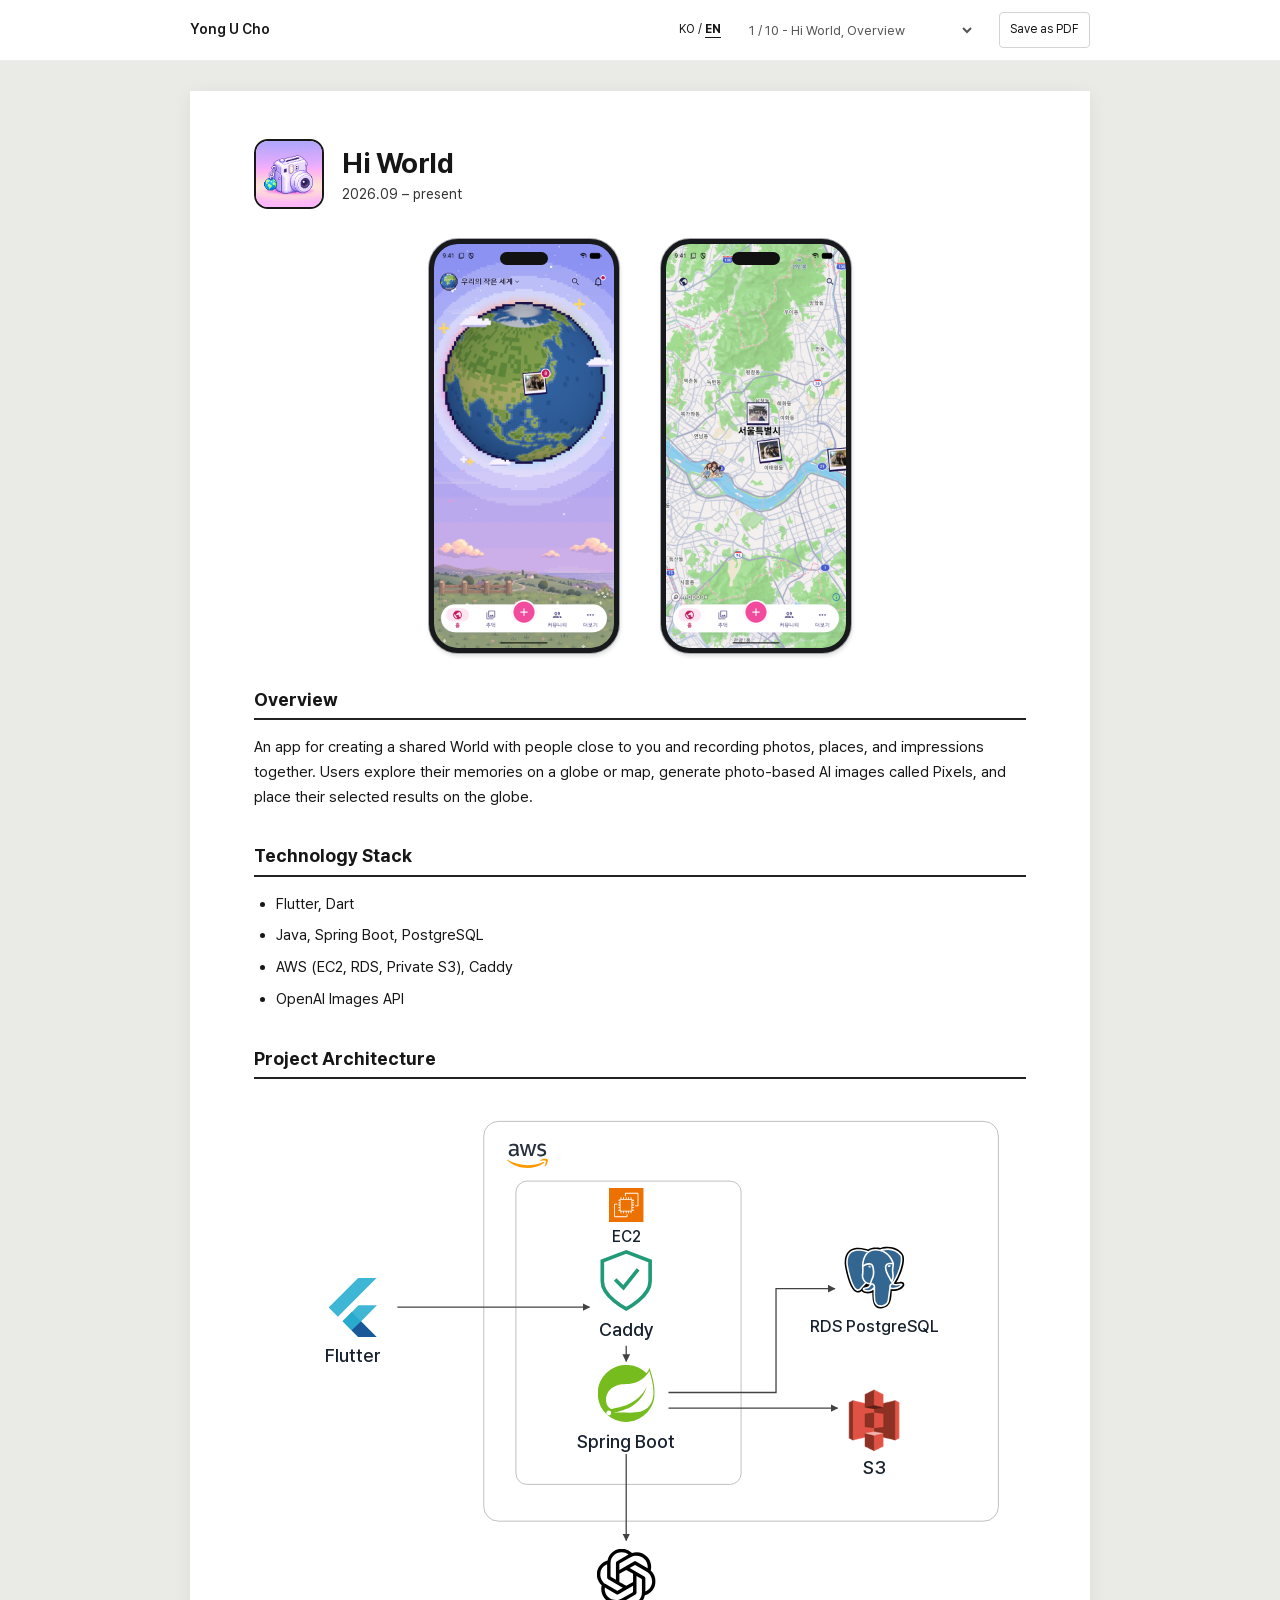
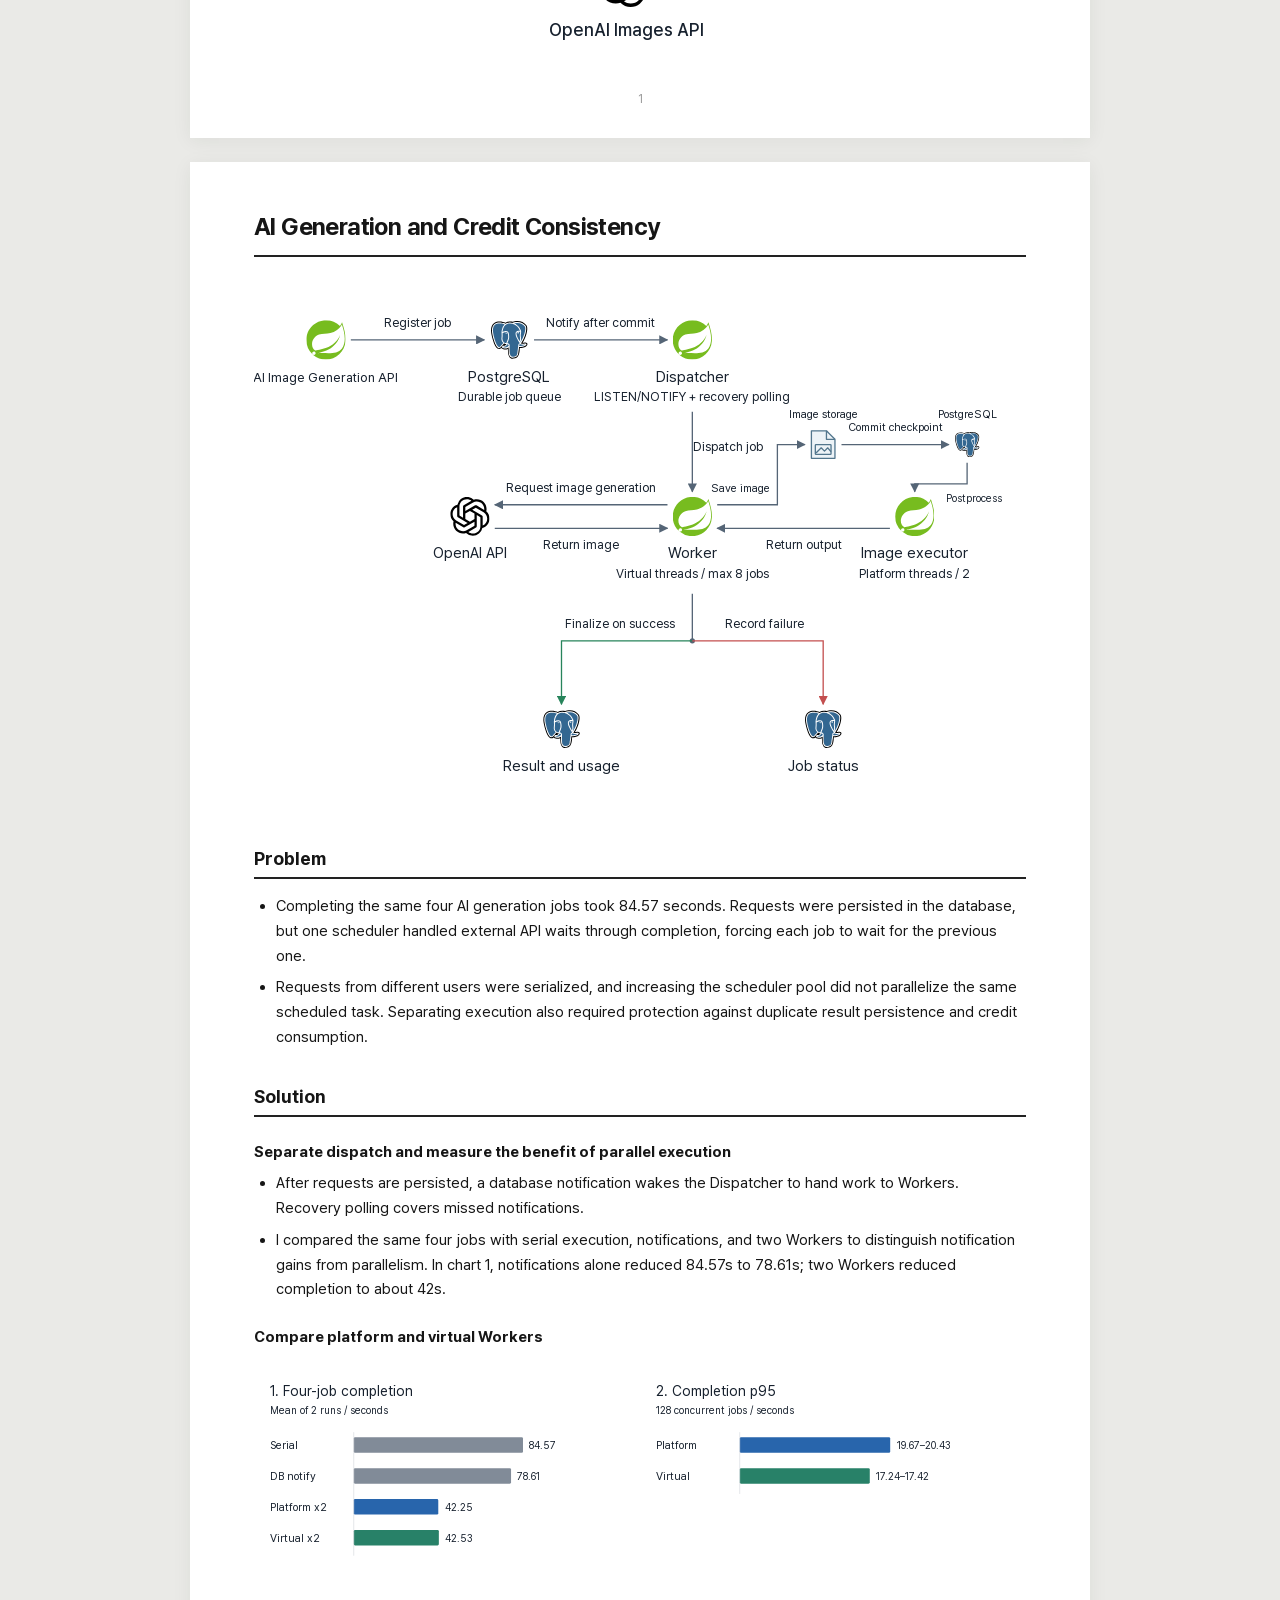
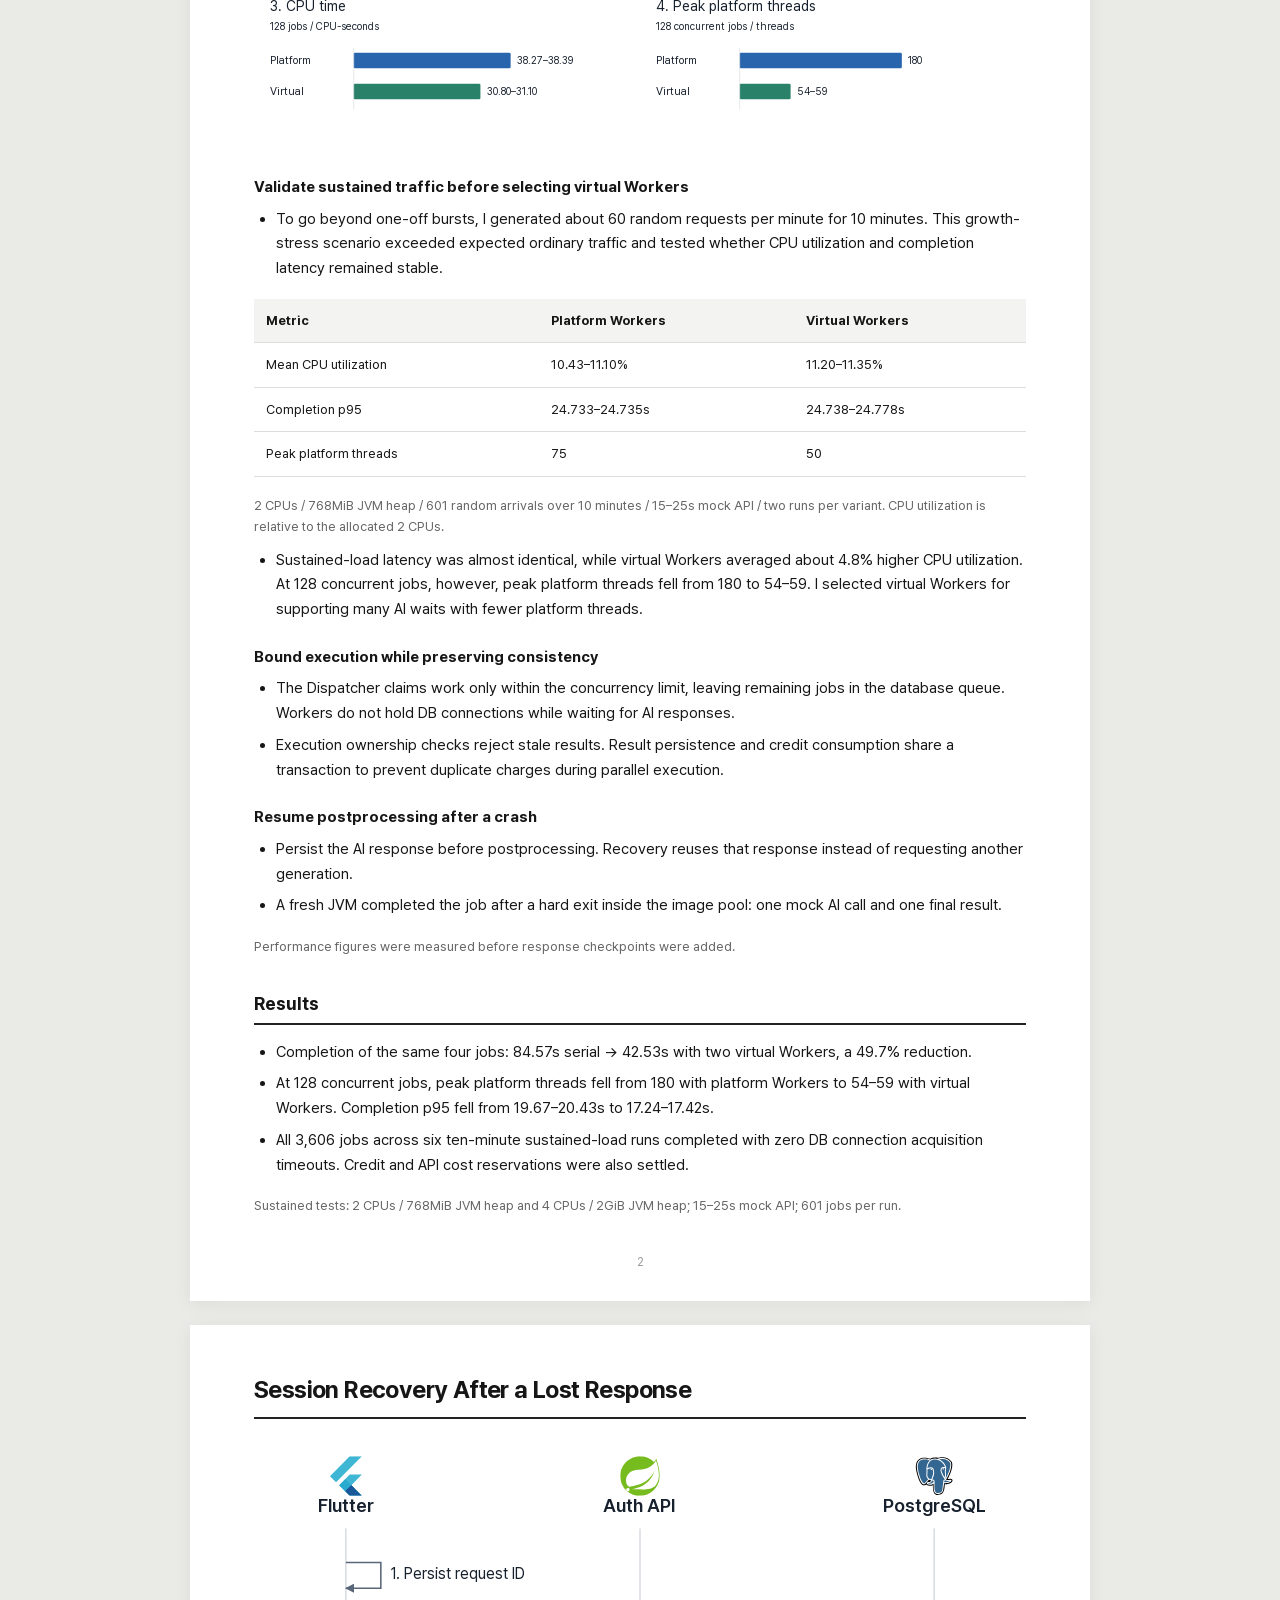
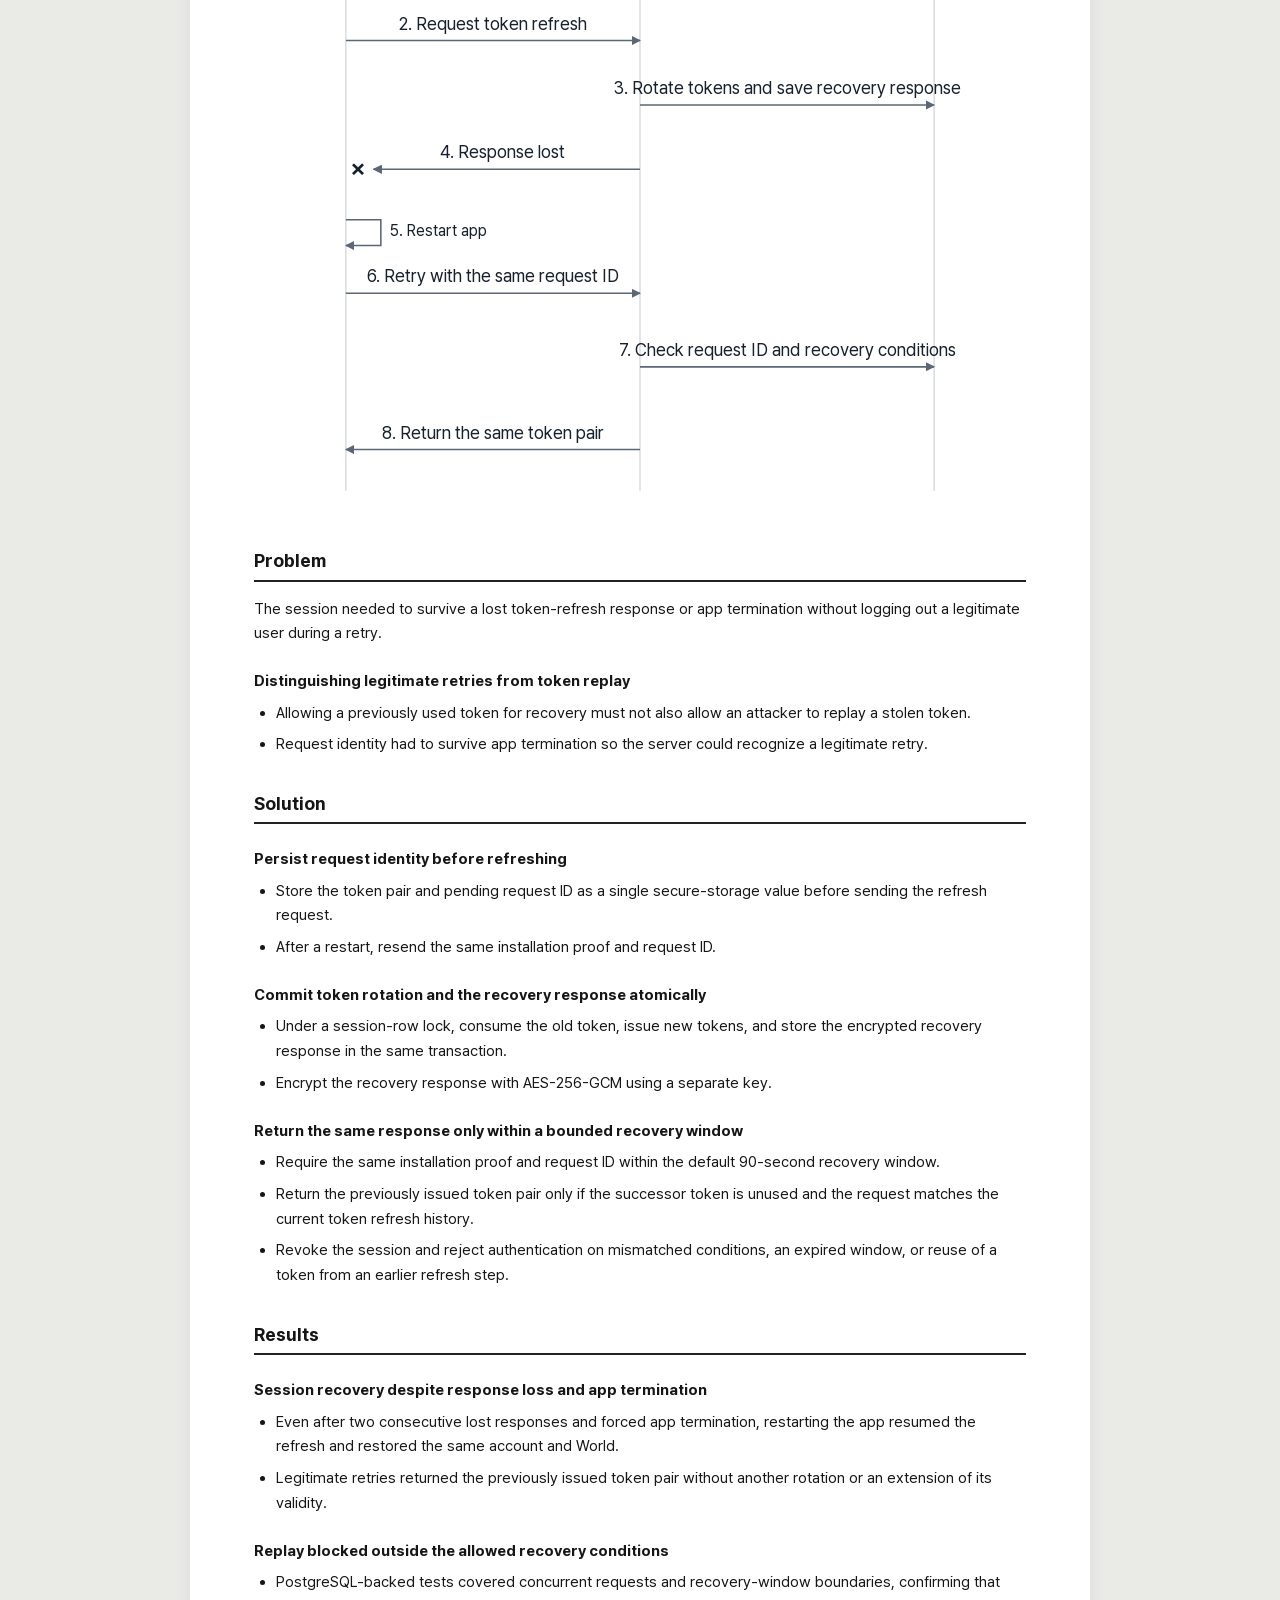
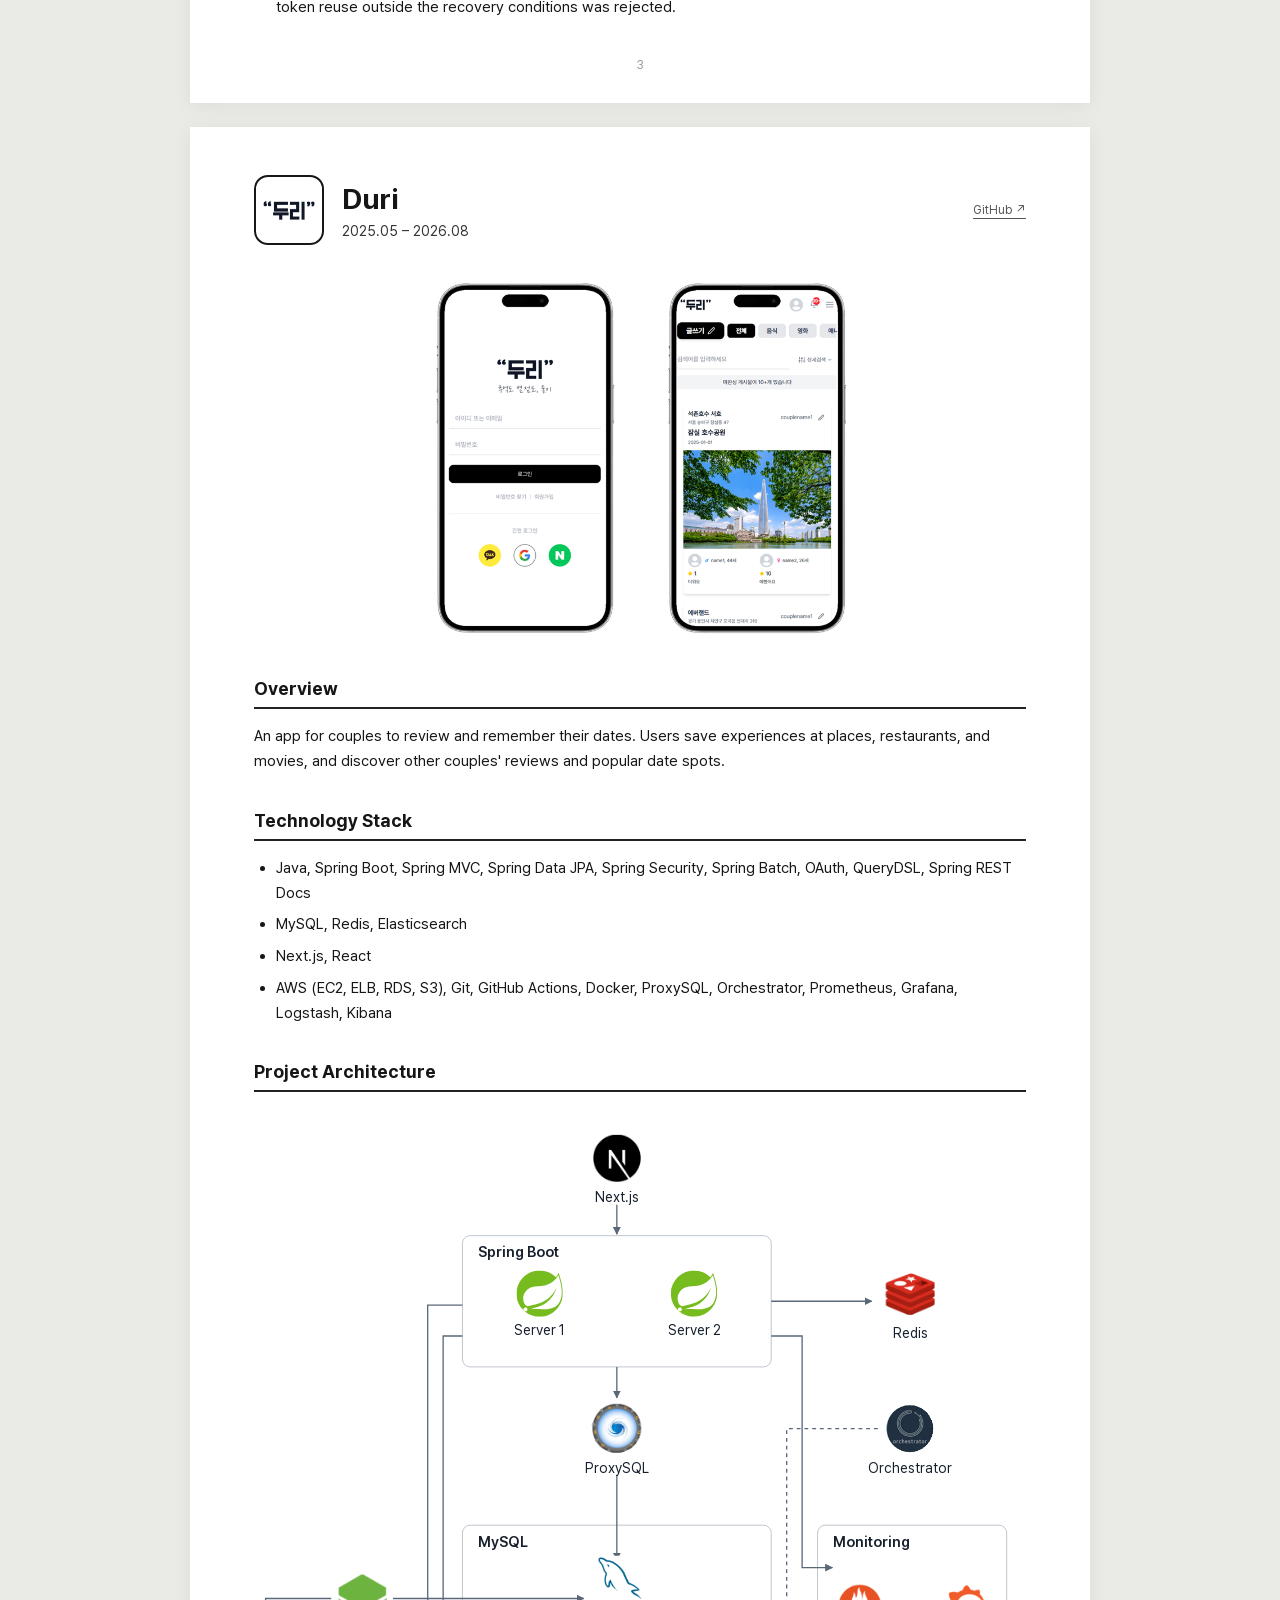
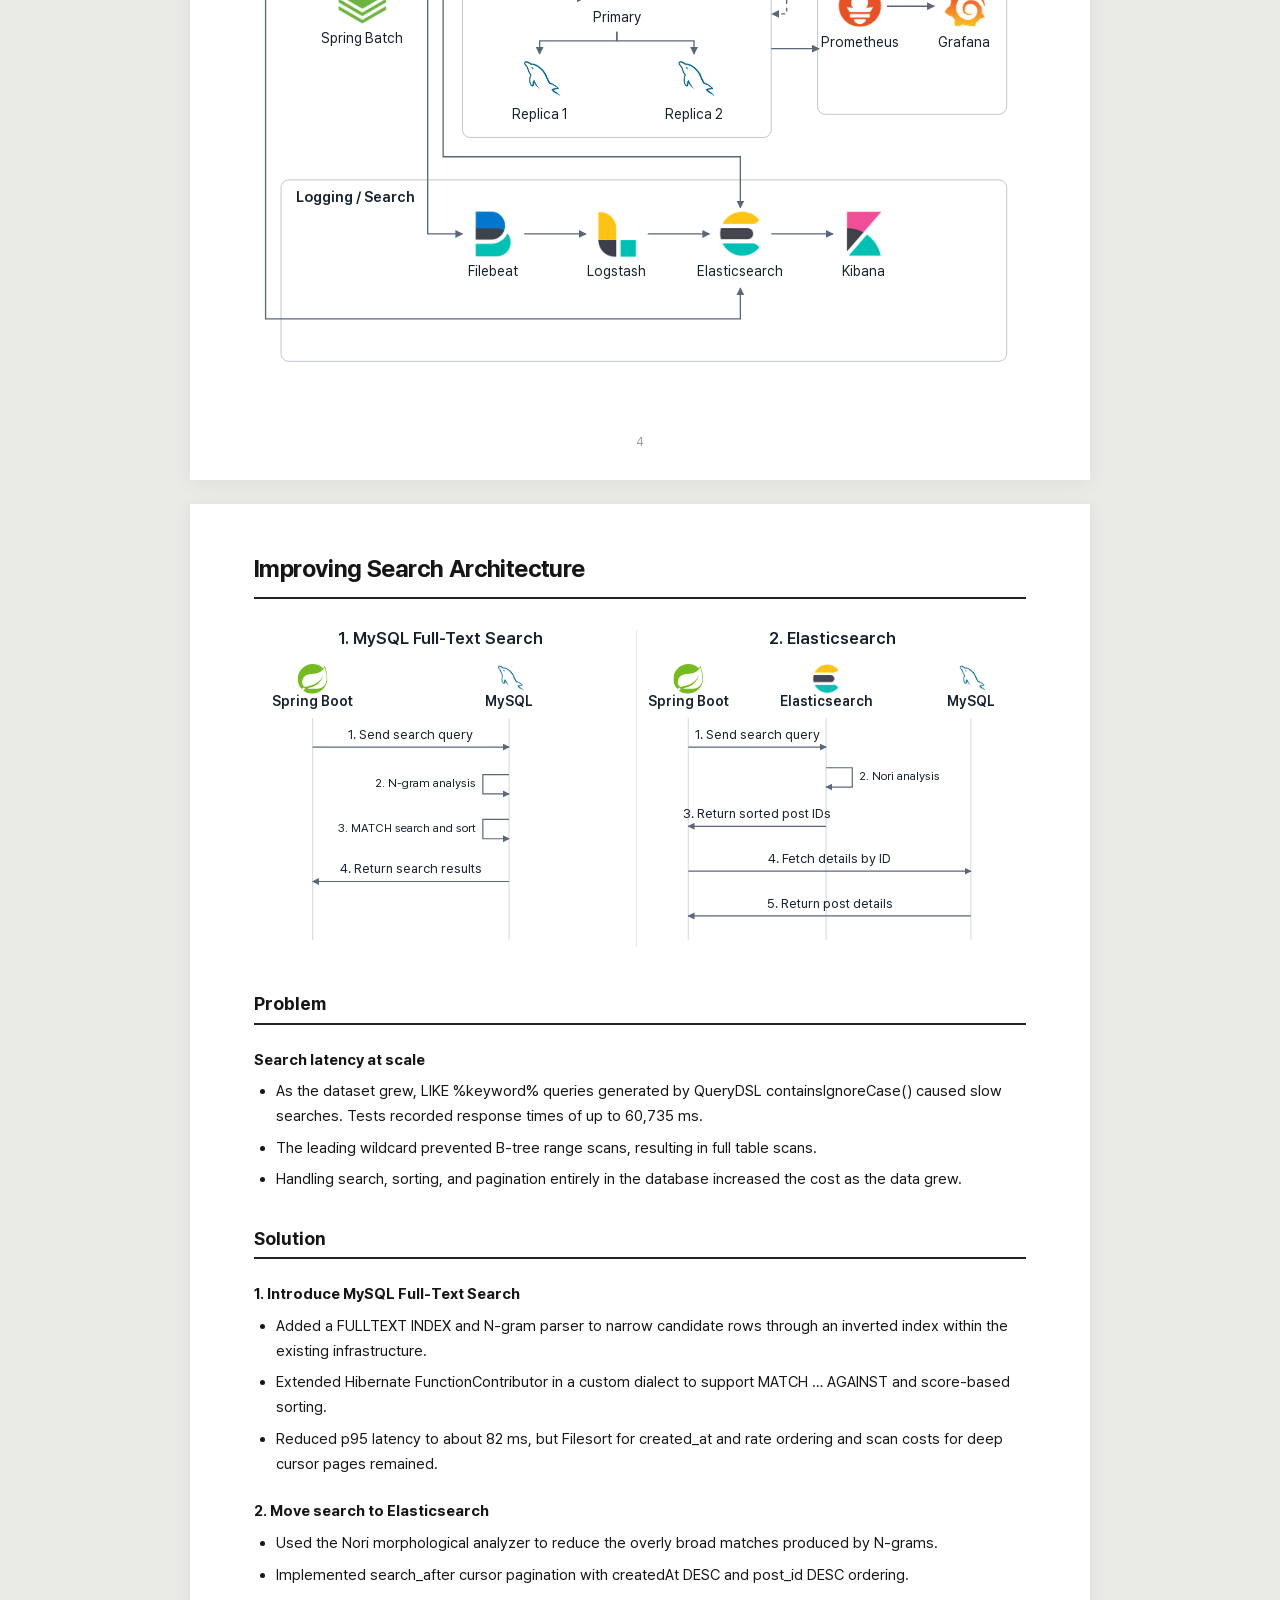
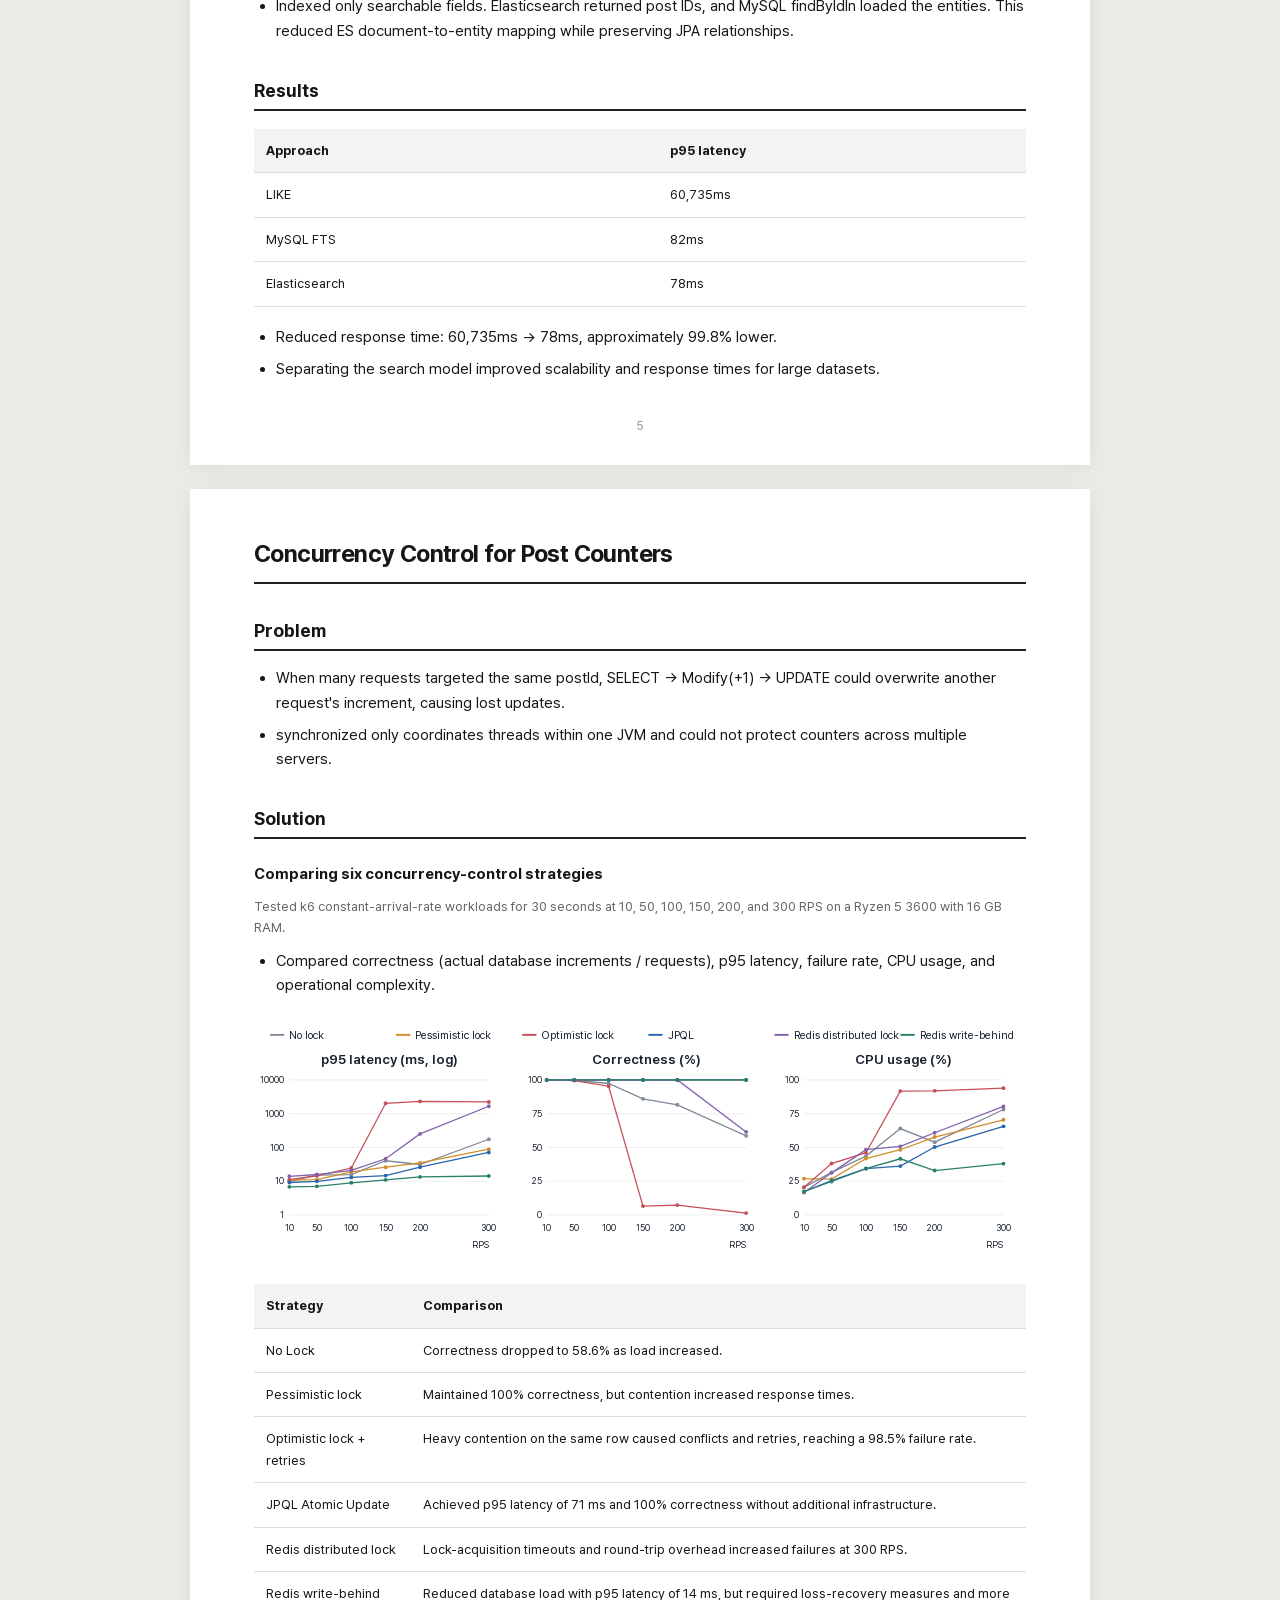
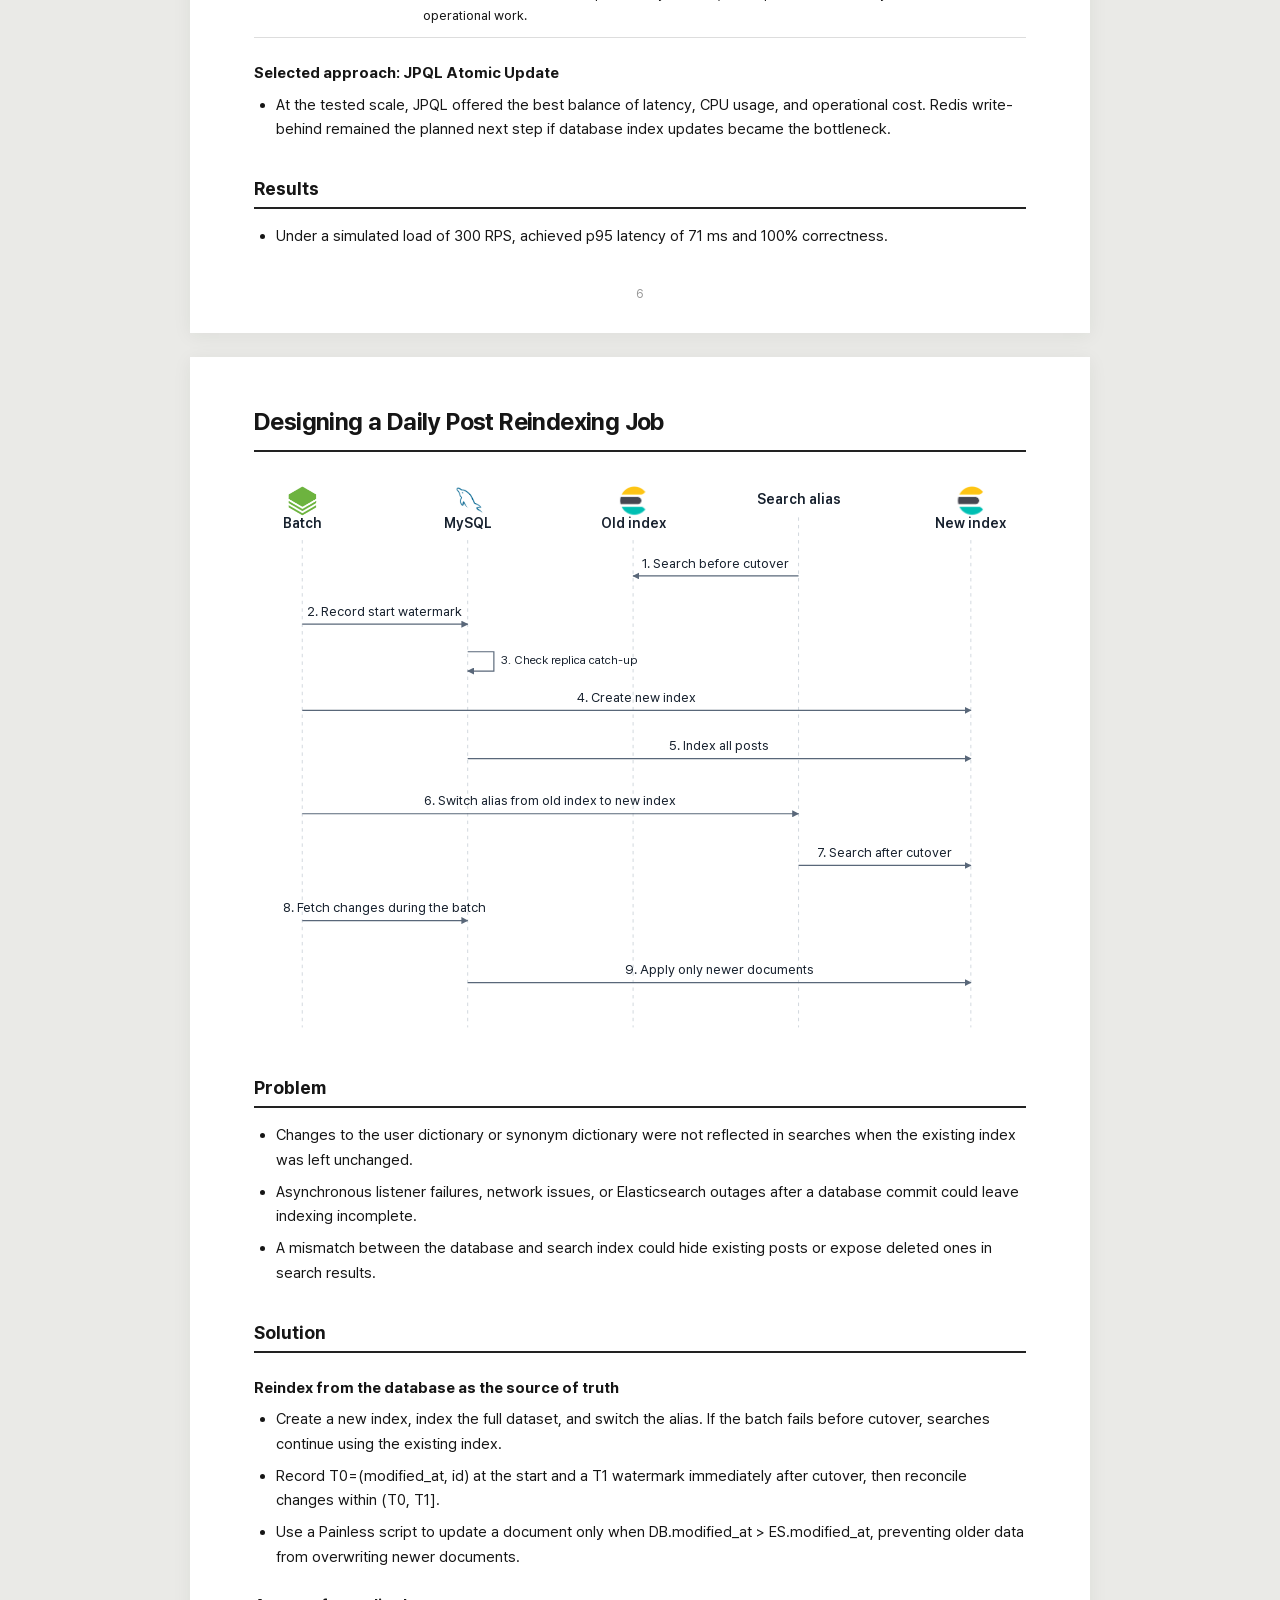
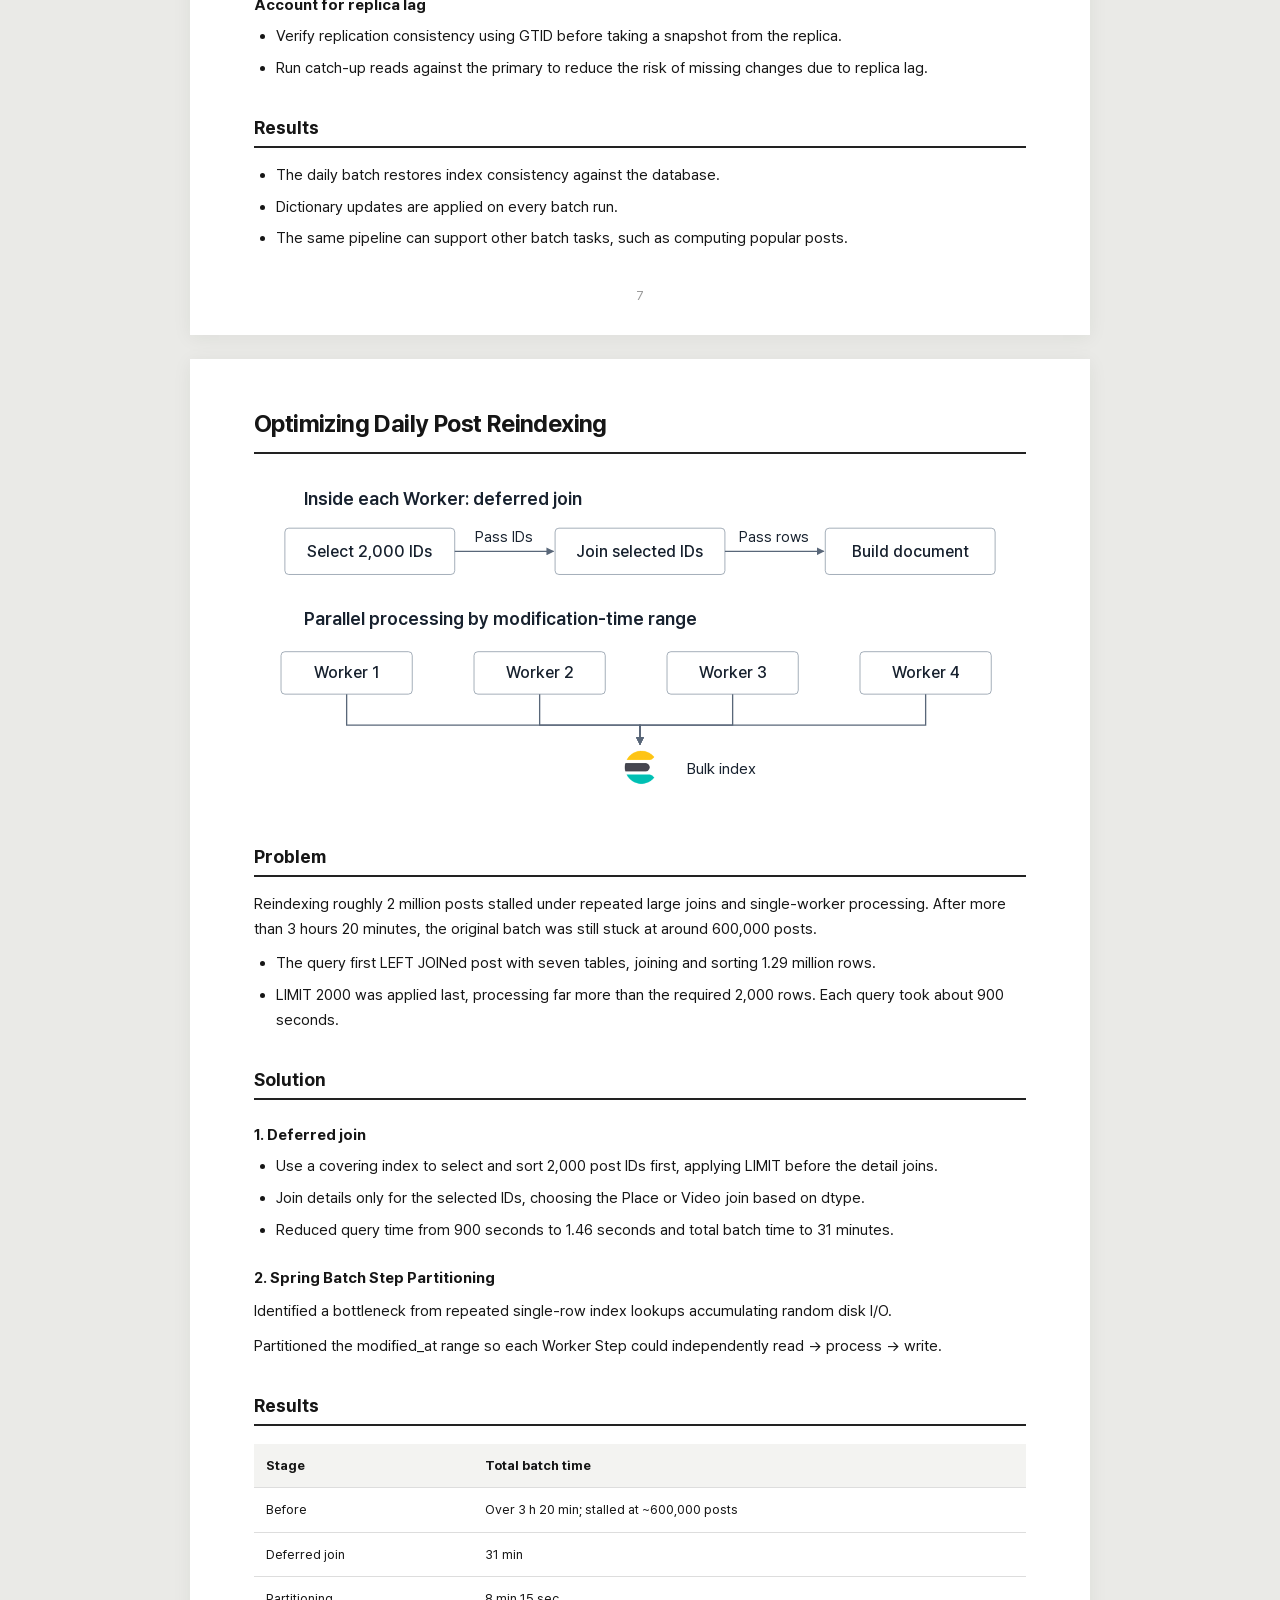
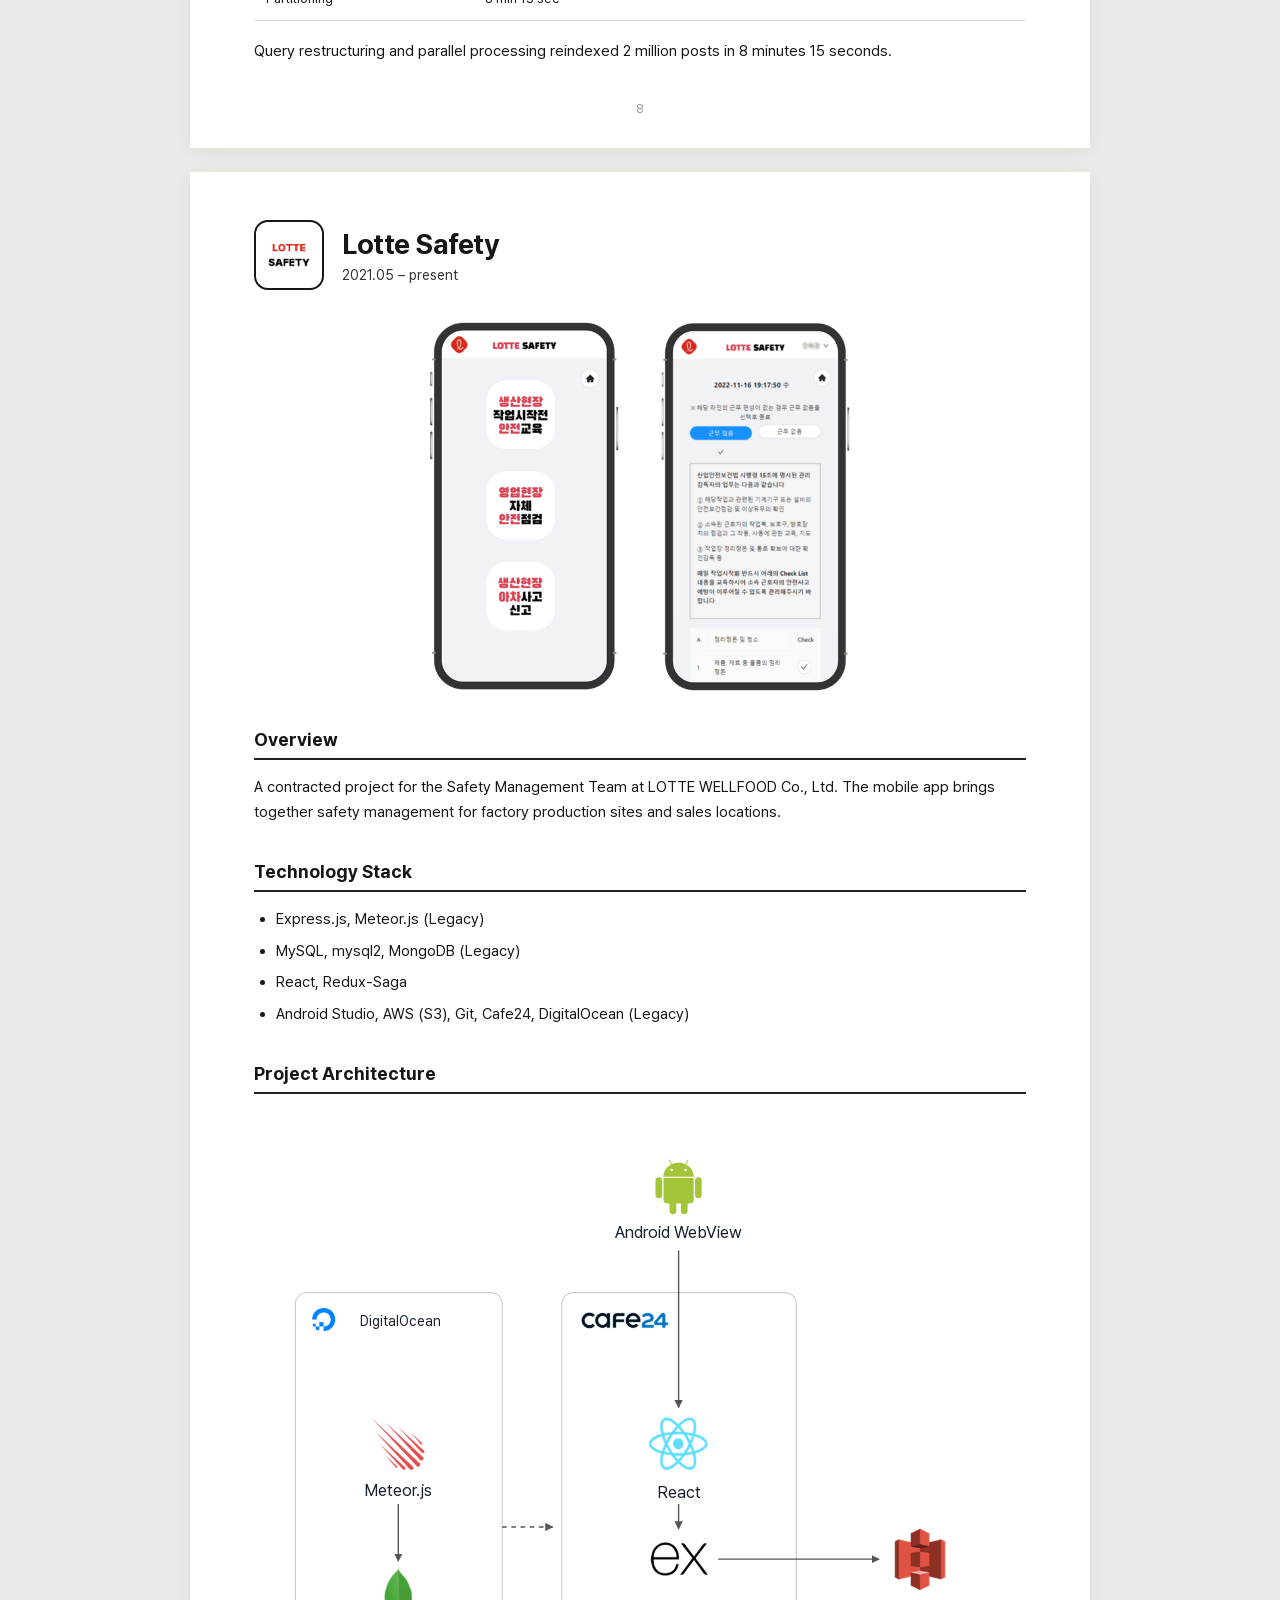
==== en.html @ f2352dd7 "style(portfolio): space checkpoint flow and clarify finalization" ====
<!doctype html><html lang="en"><head><meta charset="utf-8"><meta name="viewport" content="width=device-width,initial-scale=1"><meta name="robots" content="noindex,nofollow"><title>Yong U Cho | Portfolio</title><style>@font-face{font-family:"Pretendard Variable";src:url("assets/PretendardVariable.woff2") format("woff2");font-style:normal;font-weight:100 900;font-display:swap}.project-head .period{color:#333}.diagram{margin:25px 0}.app-shots{margin-bottom:30px}.page-number{color:#555}*{box-sizing:border-box}html{scroll-padding-top:82px;scroll-behavior:smooth}body{margin:0;background:#eaeae7;color:#161616;font-family:"Pretendard Variable",Pretendard,sans-serif;font-size:15px;line-height:1.65;word-break:keep-all}a{color:inherit;text-underline-offset:4px}button,select{font:inherit}button{cursor:pointer}.toolbar{position:sticky;top:0;z-index:10;background:#fff;border-bottom:1px solid #eee}.toolbar-inner{max-width:940px;min-height:60px;padding:8px 20px;margin:auto;display:flex;justify-content:space-between;align-items:center;gap:18px}.identity{text-decoration:none;font-weight:600;font-size:14px}.preview-label{color:#888;font-size:12px;font-weight:400;margin-left:14px}nav{display:flex;align-items:center;gap:24px;font-size:13px}nav select{border:0;background:white;color:#555;width:230px;min-height:40px}nav a{text-decoration:none}main{max-width:940px;margin:30px auto;padding:0 20px}.sheet{background:white;margin:0 0 24px;box-shadow:0 3px 18px #202a2110;scroll-margin-top:12px}.web-body{padding:48px 64px 28px}.web-body h1{font-size:24px;line-height:1.45;margin:0 0 24px;font-weight:700;letter-spacing:-.6px}.web-body>h1{border-bottom:2px solid #222;padding-bottom:10px}.web-body h2{font-size:18px;border-bottom:2px solid #222;padding-bottom:6px;margin:30px 0 15px;line-height:1.4}.web-body h3{font-size:15px;line-height:1.5;margin:20px 0 8px}.web-body p{margin:10px 0}.web-body ul,.web-body ol{padding-left:22px;margin:8px 0 18px}.web-body li{margin:5px 0}.subtitle,.period{color:#777}.project-head{display:flex;gap:18px;align-items:center;margin-bottom:24px}.project-head .app-icon{width:70px;height:70px;object-fit:contain;border-radius:14px;flex-shrink:0}.project-head h1{font-size:28px;margin:0 0 1px;letter-spacing:-.5px}.project-head .period{font-size:14px;line-height:1.5;margin:0}.repo{font-size:12px;white-space:nowrap;margin-left:auto;color:#555}.app-shots{display:flex;justify-content:center;align-items:flex-start;gap:42px;margin:30px 0}.app-shots figure{margin:0;width:190px;max-width:43%}.app-shots figcaption{text-align:center;color:#777;font-size:12px;margin-top:12px}.visual{display:block;border:0;background:transparent;width:100%;padding:0;cursor:zoom-in}.visual img{display:block;width:100%;height:auto}.phone{position:relative;border:5px solid #17191c;border-radius:29px;box-shadow:0 0 0 1px #a6a8ab,1px 3px 4px #0002;overflow:hidden;background:#111}.phone img{border-radius:22px}.phone:after{content:"";position:absolute;top:8px;left:calc(50% - 24px);width:48px;height:13px;border-radius:12px;background:#111}.existing-phone{padding:0}.diagram{margin:24px 0}.diagram figcaption{font-size:12px;color:#777;margin-top:10px;line-height:1.6;text-align:center}.diagram img{max-height:540px;object-fit:contain}.architecture img{max-height:600px}.caption{font-size:13px;color:#666;line-height:1.65}.charts{display:flex;gap:12px;margin:24px -28px}.charts .diagram{flex:1;min-width:0;margin:0}.charts img{max-height:none}.table-wrap{overflow:auto;margin:18px 0}table{width:100%;border-collapse:collapse;font-size:13px;text-align:left}th,td{padding:11px 12px;border-bottom:1px solid #ddd;vertical-align:top}th{background:#f3f3f1}td:first-child{min-width:110px}code{background:#f4f4f3;font-family:Consolas,monospace;font-size:.9em;padding:2px 4px}.page-number{text-align:center;color:#999;font-size:12px;margin-top:36px}.web-body .next-topic{margin-top:48px}footer{text-align:center;color:#777;font-size:12px;padding:10px 20px 38px}dialog{border:0;padding:16px;max-width:95vw;width:1200px;max-height:95vh}dialog::backdrop{background:#000b}dialog img{display:block;max-width:100%;max-height:83vh;margin:auto;object-fit:contain}.close{display:block;margin-left:auto;border:0;background:white;padding:8px 12px}.modal{overflow:hidden}:focus-visible{outline:2px solid #777;outline-offset:4px}@media(max-width:660px){main{padding:0;margin:16px auto}.web-body{padding:28px 22px 22px;font-size:14px}.web-body h1{font-size:22px}.project-head .app-icon{width:58px;height:58px;border-radius:12px}.project-head{gap:12px;flex-wrap:wrap}.project-head h1{font-size:25px}.project-head .period{font-size:12px}.repo{margin-left:70px}.app-shots{gap:20px}.app-shots figure{max-width:44%}.phone{border-width:4px;border-radius:23px}.phone img{border-radius:17px}.phone:after{width:34px;height:9px;left:calc(50% - 17px);top:5px}.preview-label{display:none}nav{gap:12px}nav select{width:155px}nav a{font-size:11px}.charts{display:block;margin:24px 0}.charts .diagram{margin:20px 0}.table-wrap{font-size:12px}.diagram img{max-height:none}.project-head .period{max-width:230px}}@media(prefers-reduced-motion:reduce){html{scroll-behavior:auto}}@media print{.toolbar,footer{display:none}main{margin:0;padding:0;max-width:none}.sheet{break-after:page;box-shadow:none}.web-body{padding:25px}body{background:white}}
.inline-diagram{display:block;width:100%;height:auto;max-height:540px}.visual .inline-diagram text{font-family:"Pretendard Variable",sans-serif}.system-diagram{max-height:none!important} .rebuilt-diagram{max-height:none!important}.rebuilt-chart{max-height:none!important}.web-body h3{margin-top:24px}.web-body li{margin:7px 0}.web-body strong{font-weight:650}.web-body h2{margin-top:34px} #page-1 .app-icon{border:2px solid #171717;border-radius:14px} .selected-diagram{max-height:none!important} .project-head .app-icon{width:70px;height:70px;border:2px solid #171717;border-radius:14px;object-fit:contain;background:white}#page-4 .app-icon,#page-9 .app-icon{padding:7px} .language-switch{white-space:nowrap;font-size:12px}.language-switch [aria-current="page"]{font-weight:700;text-decoration:underline} html[lang="en"] .web-body{word-break:normal;overflow-wrap:break-word} #save-pdf{font:inherit;font-size:12px;color:inherit;background:white;border:1px solid #d3d3d3;border-radius:4px;padding:7px 10px;cursor:pointer;white-space:nowrap}#save-pdf:hover{background:#f3f3f3}@media print{@page{size:A4;margin:12mm}.sheet{width:100%;min-height:0;margin:0;break-after:page}.sheet:last-child{break-after:auto}.web-body{padding:0}.visual,.project-head,table{break-inside:avoid}h2,h3{break-after:avoid}body{-webkit-print-color-adjust:exact;print-color-adjust:exact}dialog{display:none!important}} @media print{html,body{margin:0!important;padding:0!important}main{width:186mm!important;margin:0!important;padding:0!important}.sheet{position:relative!important;width:186mm!important;height:272mm!important;min-height:0!important;margin:0!important;padding:0!important;break-inside:avoid!important;break-after:page!important;overflow:hidden!important}.sheet:last-child{break-after:auto!important}.sheet>.web-body{position:absolute!important;top:0!important;left:var(--pdf-left,0px)!important;width:900px!important;padding:48px 64px 28px!important;transform:scale(var(--pdf-scale,.6))!important;transform-origin:top left!important}.table-wrap{overflow:visible!important}} @media print{.sheet>.web-body{position:relative!important;left:0!important;top:0!important;transform:none!important;zoom:var(--pdf-scale,.6);margin:0 auto!important}.sheet .web-body *{break-inside:auto!important;break-before:auto!important;break-after:auto!important}.sheet{overflow:visible!important}} @media(max-width:660px){#page-2 th,#page-2 td{padding:9px 6px}#page-2 td:first-child{min-width:64px}}</style></head><body><header class="toolbar"><div class="toolbar-inner"><a class="identity" href="#page-1">Yong U Cho</a><nav><span class="language-switch"><a href="index.html" lang="ko">KO</a> / <a href="en.html" lang="en" aria-current="page">EN</a></span><select id="pages-select" aria-label="Select page"><option value="1">1 / 10 - Hi World, Overview</option><option value="2">2 / 10 - Hi World, AI Concurrency / Consistency</option><option value="3">3 / 10 - Hi World, Session Recovery</option><option value="4">4 / 10 - Duri, Overview</option><option value="5">5 / 10 - Duri, Search Architecture</option><option value="6">6 / 10 - Duri, Counter Concurrency</option><option value="7">7 / 10 - Duri, Daily Reindexing</option><option value="8">8 / 10 - Duri, Batch Performance</option><option value="9">9 / 10 - Lotte Safety, Overview</option><option value="10">10 / 10 - Lotte Safety, Architecture / Login</option></select><button type="button" id="save-pdf">Save as PDF</button></nav></div></header><main><section class="sheet" id="page-1" data-label="Hi World, Overview"><article class="web-body"><div class="project-head"><img class="app-icon" src="assets/icon-512.png" alt="Hi World app icon"><div><h1>Hi World</h1><p class="period">2026.09 – present</p></div></div><div class="app-shots"><figure><button class="visual phone" data-image="assets/s1_home_118.0-photo.png" aria-label="Enlarge: Memories in Korea on the globe"><img src="assets/s1_home_118.0-photo.png" alt="Memories in Korea on the globe"></button></figure><figure><button class="visual phone" data-image="assets/s5b_map_seoul.png" aria-label="Enlarge: Photos on the Seoul map"><img src="assets/s5b_map_seoul.png" alt="Photos on the Seoul map"></button></figure></div><h2>Overview</h2><p>An app for creating a shared World with people close to you and recording photos, places, and impressions together. Users explore their memories on a globe or map, generate photo-based AI images called Pixels, and place their selected results on the globe.</p><h2>Technology Stack</h2><ul><li>Flutter, Dart</li><li>Java, Spring Boot, PostgreSQL</li><li>AWS (EC2, RDS, Private S3), Caddy</li><li>OpenAI Images API</li></ul><h2>Project Architecture</h2><figure class="diagram "><button class="visual" data-image="assets/en-architecture.svg" aria-label="Enlarge: Authentication, memories, and AI generation architecture"><svg class="inline-diagram selected-diagram" role="img" aria-label="Hi World architecture" xmlns="http://www.w3.org/2000/svg" viewBox="0 0 840 600"><defs><marker id="arrow" viewBox="0 0 10 10" refX="9" refY="5" markerWidth="6" markerHeight="6" orient="auto-start-reverse"><path d="M0 0 10 5 0 10z" fill="#424242"/></marker></defs><style>text{font-family:"Pretendard Variable",sans-serif;fill:#111}</style><rect width="840" height="600" fill="white"/>
<rect x="250" y="20" width="560" height="435" rx="16" fill="white" stroke="#bbb"/>
<rect x="285" y="85" width="245" height="330" rx="12" fill="white" stroke="#bbb"/>
<image x="275" y="35" width="45" height="45" href="[data-uri]"/><image x="386.0" y="92.0" width="38" height="38" href="[data-uri]"/><text x="405" y="151" text-anchor="middle" font-size="17" font-weight="500">EC2</text><image x="75" y="190" width="65" height="65" href="[data-uri]"/><text x="108" y="282" text-anchor="middle" font-size="20" font-weight="500">Flutter</text><g transform="translate(375 160)" fill="none" stroke="#219a77" stroke-width="4"><path d="M30 2L56 12v22c0 17-26 30-26 30S4 51 4 34V12z"/><path d="M18 32l9 9 16-20"/></g><text x="405" y="254" text-anchor="middle" font-size="20" font-weight="500">Caddy</text><image x="374" y="285" width="62" height="62" href="[data-uri]"/><text x="405" y="375" text-anchor="middle" font-size="20" font-weight="500">Spring Boot</text><image x="640" y="155" width="70" height="70" href="[data-uri]"/><text x="675" y="249" text-anchor="middle" font-size="18" font-weight="500">RDS PostgreSQL</text><image x="640.0" y="310.0" width="70" height="70" href="[data-uri]"/><text x="675" y="404" text-anchor="middle" font-size="20" font-weight="500">S3</text><image x="373.0" y="485.0" width="64" height="64" href="[data-uri]"/><text x="405" y="580" text-anchor="middle" font-size="19" font-weight="500">OpenAI Images API</text><path d="M156 222H365" stroke="#424242" stroke-width="1.4" fill="none" marker-end="url(#arrow)"/><path d="M405 264V281" stroke="#424242" stroke-width="1.4" fill="none" marker-end="url(#arrow)"/><path d="M451 315H568V202H632" stroke="#424242" stroke-width="1.4" fill="none" marker-end="url(#arrow)"/><path d="M451 332H635" stroke="#424242" stroke-width="1.4" fill="none" marker-end="url(#arrow)"/><path d="M405 382V476" stroke="#424242" stroke-width="1.4" fill="none" marker-end="url(#arrow)"/></svg></button></figure><div class="page-number">1</div></article></section><section class="sheet" id="page-2" data-label="Hi World, AI Concurrency / Consistency"><article class="web-body"><h1>AI Generation and Credit Consistency</h1>
<figure class="diagram"><button class="visual" data-image="assets/en-pixel-worker.svg" aria-label="Enlarge final architecture"><svg xmlns="http://www.w3.org/2000/svg" viewBox="0 0 1180 800" role="img" aria-label="Event-driven AI generation and thread pools"><title>Event-driven AI generation and thread pools</title><defs><marker id="event-normal" viewBox="0 0 10 10" refX="9" refY="5" markerWidth="7" markerHeight="7" orient="auto"><path d="M0 0 10 5 0 10z" fill="#556576"/></marker><marker id="event-success" viewBox="0 0 10 10" refX="9" refY="5" markerWidth="7" markerHeight="7" orient="auto"><path d="M0 0 10 5 0 10z" fill="#27845b"/></marker><marker id="event-failure" viewBox="0 0 10 10" refX="9" refY="5" markerWidth="7" markerHeight="7" orient="auto"><path d="M0 0 10 5 0 10z" fill="#c34f4f"/></marker></defs><style>text{font-family:"Pretendard Variable",sans-serif}</style><rect width="1180" height="800" fill="white"/><image x="80" y="60" width="60" height="60" href="[data-uri]"/><text x="110" y="154" text-anchor="middle" font-size="20" fill="#17212e">AI Image Generation API</text><image x="360" y="60" width="60" height="60" href="[data-uri]"/><text x="390" y="154" text-anchor="middle" font-size="23" fill="#17212e">PostgreSQL</text><text x="390" y="184" text-anchor="middle" font-size="19" fill="#556576">Durable job queue</text><image x="640" y="60" width="60" height="60" href="[data-uri]"/><text x="670" y="154" text-anchor="middle" font-size="23" fill="#17212e">Dispatcher</text><text x="670" y="184" text-anchor="middle" font-size="19" fill="#556576">LISTEN/NOTIFY + recovery polling</text><path d="M148 90H352" fill="none" stroke="#556576" stroke-width="2" marker-end="url(#event-normal)"/><text x="250" y="70" text-anchor="middle" font-size="19" fill="#556576">Register job</text><path d="M428 90H632" fill="none" stroke="#556576" stroke-width="2" marker-end="url(#event-normal)"/><text x="530" y="70" text-anchor="middle" font-size="19" fill="#556576">Notify after commit</text><path d="M670 200V322" fill="none" stroke="#556576" stroke-width="2" marker-end="url(#event-normal)"/><text x="725" y="260" text-anchor="middle" font-size="19" fill="#556576">Dispatch job</text><image x="640" y="330" width="60" height="60" href="[data-uri]"/><text x="670" y="424" text-anchor="middle" font-size="23" fill="#17212e">Worker</text><text x="670" y="454" text-anchor="middle" font-size="19" fill="#556576">Virtual threads / max 8 jobs</text><image x="300" y="330" width="60" height="60" href="[data-uri]"/><text x="330" y="424" text-anchor="middle" font-size="23" fill="#17212e">OpenAI API</text><image x="980" y="330" width="60" height="60" href="[data-uri]"/><text x="1010" y="424" text-anchor="middle" font-size="23" fill="#17212e">Image executor</text><text x="1010" y="454" text-anchor="middle" font-size="19" fill="#556576">Platform threads / 2</text><path d="M632 342H368" fill="none" stroke="#556576" stroke-width="2" marker-end="url(#event-normal)"/><text x="500" y="322" text-anchor="middle" font-size="19" fill="#556576">Request image generation</text><path d="M368 378H632" fill="none" stroke="#556576" stroke-width="2" marker-end="url(#event-normal)"/><text x="500" y="410" text-anchor="middle" font-size="19" fill="#556576">Return image</text><path d="M972 378H708" fill="none" stroke="#556576" stroke-width="2" marker-end="url(#event-normal)"/><text x="840" y="410" text-anchor="middle" font-size="19" fill="#556576">Return output</text><path d="M670 478V550" fill="none" stroke="#556576" stroke-width="2"/><circle cx="670" cy="550" r="4" fill="#556576"/><path d="M670 550H470V647" fill="none" stroke="#27845b" stroke-width="2" marker-end="url(#event-success)"/><text x="560" y="530" text-anchor="middle" font-size="19" fill="#27845b">Finalize on success</text><path d="M670 550H870V647" fill="none" stroke="#c34f4f" stroke-width="2" marker-end="url(#event-failure)"/><text x="780" y="530" text-anchor="middle" font-size="19" fill="#c34f4f">Record failure</text><image x="440" y="655" width="60" height="60" href="[data-uri]"/><text x="470" y="749" text-anchor="middle" font-size="23" fill="#17212e">Result and usage</text><image x="840" y="655" width="60" height="60" href="[data-uri]"/><text x="870" y="749" text-anchor="middle" font-size="23" fill="#17212e">Job status</text><g transform="translate(852 229)" fill="none" stroke="#52768d" stroke-width="2" stroke-linejoin="round"><path d="M0 0H23L36 13V42H0Z" fill="#edf3f7"/><path d="M23 0V13H36"/><rect x="6" y="21" width="24" height="15" rx="1"/><path d="M7 34L15 26L20 31L25 26L30 32"/></g><image x="1070" y="230" width="40" height="40" href="[data-uri]"/><text x="870" y="210" text-anchor="middle" font-size="17" fill="#556576">Image storage</text><text x="1090" y="210" text-anchor="middle" font-size="17" fill="#556576">PostgreSQL</text><text x="744" y="322" text-anchor="middle" font-size="17" fill="#556576">Save image</text><text x="980" y="230" text-anchor="middle" font-size="17" fill="#556576">Commit checkpoint</text><path d="M708 342H800V250H842" fill="none" stroke="#556576" stroke-width="2" marker-end="url(#event-normal)"/><path d="M898 250H1062" fill="none" stroke="#556576" stroke-width="2" marker-end="url(#event-normal)"/><path d="M1090 278V310H1010V322" fill="none" stroke="#556576" stroke-width="2" marker-end="url(#event-normal)"/><text x="1100" y="338" text-anchor="middle" font-size="16" fill="#556576">Postprocess</text></svg></button></figure>
<h2>Problem</h2>
<ul><li>Completing the same four AI generation jobs took 84.57 seconds. Requests were persisted in the database, but one scheduler handled external API waits through completion, forcing each job to wait for the previous one.</li><li>Requests from different users were serialized, and increasing the scheduler pool did not parallelize the same scheduled task. Separating execution also required protection against duplicate result persistence and credit consumption.</li></ul>
<h2>Solution</h2>
<h3>Separate dispatch and measure the benefit of parallel execution</h3>
<ul><li>After requests are persisted, a database notification wakes the Dispatcher to hand work to Workers. Recovery polling covers missed notifications.</li><li>I compared the same four jobs with serial execution, notifications, and two Workers to distinguish notification gains from parallelism. In chart 1, notifications alone reduced 84.57s to 78.61s; two Workers reduced completion to about 42s.</li></ul>
<h3>Compare platform and virtual Workers</h3>
<figure class="diagram"><button class="visual" data-image="assets/en-worker-performance.svg" aria-label="Enlarge Worker performance comparison"><svg class="inline-diagram rebuilt-chart" xmlns="http://www.w3.org/2000/svg" viewBox="0 0 1200 590" role="img" aria-label="Worker performance comparison"><style>text{font-family:"Pretendard Variable",sans-serif}</style><rect width="1200" height="590" fill="white"/><text x="25" y="35" font-size="22" fill="#17212e">1. Four-job completion</text><text x="25" y="64" font-size="16" fill="#666">Mean of 2 runs / seconds</text><text x="25" y="118" font-size="17" fill="#17212e">Serial</text><rect x="155" y="100" width="263.11" height="24" rx="2" fill="#818b98"/><text x="428.1066666666666" y="118" font-size="16" fill="#17212e">84.57</text><text x="25" y="166" font-size="17" fill="#17212e">DB notify</text><rect x="155" y="148" width="244.56" height="24" rx="2" fill="#818b98"/><text x="409.56444444444446" y="166" font-size="16" fill="#17212e">78.61</text><text x="25" y="214" font-size="17" fill="#17212e">Platform x2</text><rect x="155" y="196" width="131.44" height="24" rx="2" fill="#2865ac"/><text x="296.44444444444446" y="214" font-size="16" fill="#17212e">42.25</text><text x="25" y="262" font-size="17" fill="#17212e">Virtual x2</text><rect x="155" y="244" width="132.32" height="24" rx="2" fill="#288168"/><text x="297.31555555555553" y="262" font-size="16" fill="#17212e">42.53</text><path d="M155 92v192" stroke="#d5d9de"/><text x="625" y="35" font-size="22" fill="#17212e">2. Completion p95</text><text x="625" y="64" font-size="16" fill="#666">128 concurrent jobs / seconds</text><text x="625" y="118" font-size="17" fill="#17212e">Platform</text><rect x="755" y="100" width="233.92" height="24" rx="2" fill="#2865ac"/><text x="998.9166666666667" y="118" font-size="16" fill="#17212e">19.67–20.43</text><text x="625" y="166" font-size="17" fill="#17212e">Virtual</text><rect x="755" y="148" width="202.18" height="24" rx="2" fill="#288168"/><text x="967.1833333333334" y="166" font-size="16" fill="#17212e">17.24–17.42</text><path d="M755 92v96" stroke="#d5d9de"/><text x="25" y="370" font-size="22" fill="#17212e">3. CPU time</text><text x="25" y="399" font-size="16" fill="#666">128 jobs / CPU-seconds</text><text x="25" y="453" font-size="17" fill="#17212e">Platform</text><rect x="155" y="435" width="243.92" height="24" rx="2" fill="#2865ac"/><text x="408.9181818181818" y="453" font-size="16" fill="#17212e">38.27–38.39</text><text x="25" y="501" font-size="17" fill="#17212e">Virtual</text><rect x="155" y="483" width="196.95" height="24" rx="2" fill="#288168"/><text x="361.95454545454544" y="501" font-size="16" fill="#17212e">30.80–31.10</text><path d="M155 427v96" stroke="#d5d9de"/><text x="625" y="370" font-size="22" fill="#17212e">4. Peak platform threads</text><text x="625" y="399" font-size="16" fill="#666">128 concurrent jobs / threads</text><text x="625" y="453" font-size="17" fill="#17212e">Platform</text><rect x="755" y="435" width="252.00" height="24" rx="2" fill="#2865ac"/><text x="1017.0" y="453" font-size="16" fill="#17212e">180</text><text x="625" y="501" font-size="17" fill="#17212e">Virtual</text><rect x="755" y="483" width="79.10" height="24" rx="2" fill="#288168"/><text x="844.1" y="501" font-size="16" fill="#17212e">54–59</text><path d="M755 427v96" stroke="#d5d9de"/></svg></button></figure>

<h3>Validate sustained traffic before selecting virtual Workers</h3>
<ul><li>To go beyond one-off bursts, I generated about 60 random requests per minute for 10 minutes. This growth-stress scenario exceeded expected ordinary traffic and tested whether CPU utilization and completion latency remained stable.</li></ul>
<div class="table-wrap"><table><thead><tr><th>Metric</th><th>Platform Workers</th><th>Virtual Workers</th></tr></thead><tbody><tr><td>Mean CPU utilization</td><td>10.43–11.10%</td><td>11.20–11.35%</td></tr><tr><td>Completion p95</td><td>24.733–24.735s</td><td>24.738–24.778s</td></tr><tr><td>Peak platform threads</td><td>75</td><td>50</td></tr></tbody></table></div>
<p class="caption">2 CPUs / 768MiB JVM heap / 601 random arrivals over 10 minutes / 15–25s mock API / two runs per variant. CPU utilization is relative to the allocated 2 CPUs.</p>
<ul><li>Sustained-load latency was almost identical, while virtual Workers averaged about 4.8% higher CPU utilization. At 128 concurrent jobs, however, peak platform threads fell from 180 to 54–59. I selected virtual Workers for supporting many AI waits with fewer platform threads.</li></ul>
<h3>Bound execution while preserving consistency</h3>
<ul><li>The Dispatcher claims work only within the concurrency limit, leaving remaining jobs in the database queue. Workers do not hold DB connections while waiting for AI responses.</li><li>Execution ownership checks reject stale results. Result persistence and credit consumption share a transaction to prevent duplicate charges during parallel execution.</li></ul>
<h3>Resume postprocessing after a crash</h3><ul><li>Persist the AI response before postprocessing. Recovery reuses that response instead of requesting another generation.</li><li>A fresh JVM completed the job after a hard exit inside the image pool: one mock AI call and one final result.</li></ul><p class="caption">Performance figures were measured before response checkpoints were added.</p><h2>Results</h2>
<ul><li>Completion of the same four jobs: 84.57s serial → 42.53s with two virtual Workers, a 49.7% reduction.</li><li>At 128 concurrent jobs, peak platform threads fell from 180 with platform Workers to 54–59 with virtual Workers. Completion p95 fell from 19.67–20.43s to 17.24–17.42s.</li><li>All 3,606 jobs across six ten-minute sustained-load runs completed with zero DB connection acquisition timeouts. Credit and API cost reservations were also settled.</li></ul>
<p class="caption">Sustained tests: 2 CPUs / 768MiB JVM heap and 4 CPUs / 2GiB JVM heap; 15–25s mock API; 601 jobs per run.</p><div class="page-number">2</div></article></section><section class="sheet" id="page-3" data-label="Hi World, Session Recovery"><article class="web-body"><h1>Session Recovery After a Lost Response</h1><figure class="diagram"><button class="visual" data-image="assets/en-session.svg" aria-label="Enlarge: Processing flow"><svg class="inline-diagram selected-diagram" role="img" aria-label="Project diagram" xmlns="http://www.w3.org/2000/svg" viewBox="0 0 840 730"><defs><marker id="selected-arrow" viewBox="0 0 10 10" refX="9" refY="5" markerWidth="6" markerHeight="6" orient="auto"><path d="M0 0 10 5 0 10z" fill="#596779"/></marker></defs><style>text{font-family:"Pretendard Variable",sans-serif;fill:#17212e}</style><rect width="840" height="730" fill="white"/><image x="78.5" y="14.5" width="43" height="43" href="[data-uri]"/><text x="100" y="75" text-anchor="middle" font-size="20" font-weight="600">Flutter</text><path d="M100 93V705" stroke="#bec6cf"/><image x="398.5" y="14.5" width="43" height="43" href="[data-uri]"/><text x="420" y="75" text-anchor="middle" font-size="20" font-weight="600">Auth API</text><path d="M420 93V705" stroke="#bec6cf"/><image x="718.5" y="14.5" width="43" height="43" href="[data-uri]"/><text x="740" y="75" text-anchor="middle" font-size="20" font-weight="600">PostgreSQL</text><path d="M740 93V705" stroke="#bec6cf"/><path d="M100 130H138V158H100" fill="none" stroke="#596779" stroke-width="1.7" marker-end="url(#selected-arrow)"/><text x="148" y="148" text-anchor="start" font-size="17" font-weight="400">1. Persist request ID</text><path d="M100 215H420" fill="none" stroke="#596779" stroke-width="1.7" marker-end="url(#selected-arrow)"/><text x="260.0" y="203" text-anchor="middle" font-size="19" font-weight="400">2. Request token refresh</text><path d="M420 285H740" fill="none" stroke="#596779" stroke-width="1.7" marker-end="url(#selected-arrow)"/><text x="580.0" y="273" text-anchor="middle" font-size="19" font-weight="400">3. Rotate tokens and save recovery response</text><path d="M420 355H130" fill="none" stroke="#596779" stroke-width="1.7" marker-end="url(#selected-arrow)"/><text x="270" y="343" text-anchor="middle" font-size="19" font-weight="400">4. Response lost</text><text x="113" y="362" text-anchor="middle" font-size="27" font-weight="600">×</text><path d="M100 410H138V438H100" fill="none" stroke="#596779" stroke-width="1.7" marker-end="url(#selected-arrow)"/><text x="148" y="428" text-anchor="start" font-size="17" font-weight="400">5. Restart app</text><path d="M100 490H420" fill="none" stroke="#596779" stroke-width="1.7" marker-end="url(#selected-arrow)"/><text x="260.0" y="478" text-anchor="middle" font-size="19" font-weight="400">6. Retry with the same request ID</text><path d="M420 570H740" fill="none" stroke="#596779" stroke-width="1.7" marker-end="url(#selected-arrow)"/><text x="580.0" y="558" text-anchor="middle" font-size="19" font-weight="400">7. Check request ID and recovery conditions</text><path d="M420 660H100" fill="none" stroke="#596779" stroke-width="1.7" marker-end="url(#selected-arrow)"/><text x="260.0" y="648" text-anchor="middle" font-size="19" font-weight="400">8. Return the same token pair</text></svg></button></figure><h2>Problem</h2><p>The session needed to survive a lost token-refresh response or app termination without logging out a legitimate user during a retry.</p><h3>Distinguishing legitimate retries from token replay</h3><ul><li>Allowing a previously used token for recovery must not also allow an attacker to replay a stolen token.</li><li>Request identity had to survive app termination so the server could recognize a legitimate retry.</li></ul><h2>Solution</h2><h3>Persist request identity before refreshing</h3><ul><li>Store the token pair and pending request ID as a single secure-storage value before sending the refresh request.</li><li>After a restart, resend the same installation proof and request ID.</li></ul><h3>Commit token rotation and the recovery response atomically</h3><ul><li>Under a session-row lock, consume the old token, issue new tokens, and store the encrypted recovery response in the same transaction.</li><li>Encrypt the recovery response with AES-256-GCM using a separate key.</li></ul><h3>Return the same response only within a bounded recovery window</h3><ul><li>Require the same installation proof and request ID within the default 90-second recovery window.</li><li>Return the previously issued token pair only if the successor token is unused and the request matches the current token refresh history.</li><li>Revoke the session and reject authentication on mismatched conditions, an expired window, or reuse of a token from an earlier refresh step.</li></ul><h2>Results</h2><h3>Session recovery despite response loss and app termination</h3><ul><li>Even after two consecutive lost responses and forced app termination, restarting the app resumed the refresh and restored the same account and World.</li><li>Legitimate retries returned the previously issued token pair without another rotation or an extension of its validity.</li></ul><h3>Replay blocked outside the allowed recovery conditions</h3><ul><li>PostgreSQL-backed tests covered concurrent requests and recovery-window boundaries, confirming that token reuse outside the recovery conditions was rejected.</li></ul><div class="page-number">3</div></article></section><section class="sheet" id="page-4" data-label="Duri, Overview"><article class="web-body"><div class="project-head"><img class="app-icon" src="assets/duri-icon.png" alt="Duri app icon"><div><h1>Duri</h1><p class="period">2025.05 – 2026.08</p></div><a class="repo" href="https://github.com/yongu2000/duri-legacy" target="_blank" rel="noopener">GitHub ↗</a></div><div class="app-shots"><figure><button class="visual existing-phone" data-image="assets/duri-login.png" aria-label="Enlarge: Login"><img src="assets/duri-login.png" alt="Login"></button></figure><figure><button class="visual existing-phone" data-image="assets/duri-feed.png" aria-label="Enlarge: Date review feed"><img src="assets/duri-feed.png" alt="Date review feed"></button></figure></div><h2>Overview</h2><p>An app for couples to review and remember their dates. Users save experiences at places, restaurants, and movies, and discover other couples' reviews and popular date spots.</p><h2>Technology Stack</h2><ul><li>Java, Spring Boot, Spring MVC, Spring Data JPA, Spring Security, Spring Batch, OAuth, QueryDSL, Spring REST Docs</li><li>MySQL, Redis, Elasticsearch</li><li>Next.js, React</li><li>AWS (EC2, ELB, RDS, S3), Git, GitHub Actions, Docker, ProxySQL, Orchestrator, Prometheus, Grafana, Logstash, Kibana</li></ul><h2>Project Architecture</h2><figure class="diagram architecture"><button class="visual" data-image="assets/en-duri-system.svg" aria-label="Enlarge: Application, database, logging, and monitoring architecture"><svg class="inline-diagram selected-diagram" role="img" aria-label="Project flow" xmlns="http://www.w3.org/2000/svg" viewBox="0 0 1000 1140"><defs><marker id="selected-arrow" viewBox="0 0 10 10" refX="9" refY="5" markerWidth="6" markerHeight="6" orient="auto"><path d="M0 0 10 5 0 10z" fill="#596779"/></marker></defs><style>text{font-family:"Pretendard Variable",sans-serif;fill:#17212e}</style><rect width="1000" height="1140" fill="white"/><rect x="270" y="155" width="400" height="170" rx="10" fill="white" stroke="#acb5c0"/><text x="290" y="183" text-anchor="start" font-size="19" font-weight="600">Spring Boot</text><rect x="270" y="530" width="400" height="275" rx="10" fill="white" stroke="#acb5c0"/><text x="290" y="558" text-anchor="start" font-size="19" font-weight="600">MySQL</text><rect x="730" y="530" width="245" height="245" rx="10" fill="white" stroke="#acb5c0"/><text x="750" y="558" text-anchor="start" font-size="19" font-weight="600">Monitoring</text><rect x="35" y="860" width="940" height="235" rx="10" fill="white" stroke="#acb5c0"/><text x="55" y="888" text-anchor="start" font-size="19" font-weight="600">Logging / Search</text><path d="M470 115V153" fill="none" stroke="#596779" stroke-width="1.7" marker-end="url(#selected-arrow)"/><path d="M470 325V365" fill="none" stroke="#596779" stroke-width="1.7" marker-end="url(#selected-arrow)"/><path d="M470 465V575" fill="none" stroke="#596779" stroke-width="1.7" marker-end="url(#selected-arrow)"/><path d="M670 240H800" fill="none" stroke="#596779" stroke-width="1.7" marker-end="url(#selected-arrow)"/><path d="M470 668V680H370V697" fill="none" stroke="#596779" stroke-width="1.7" marker-end="url(#selected-arrow)"/><path d="M470 668V680H570V697" fill="none" stroke="#596779" stroke-width="1.7" marker-end="url(#selected-arrow)"/><path d="M180 625H427" fill="none" stroke="#596779" stroke-width="1.7" marker-end="url(#selected-arrow)"/><path d="M808 405H690V645H671" fill="none" stroke="#596779" stroke-width="1.7" stroke-dasharray="5 5" marker-end="url(#selected-arrow)"/><path d="M670 690H732" fill="none" stroke="#596779" stroke-width="1.7" marker-end="url(#selected-arrow)"/><path d="M820 635H881" fill="none" stroke="#596779" stroke-width="1.7" marker-end="url(#selected-arrow)"/><path d="M270 245H225V930H270" fill="none" stroke="#596779" stroke-width="1.7" marker-end="url(#selected-arrow)"/><path d="M350 930H430" fill="none" stroke="#596779" stroke-width="1.7" marker-end="url(#selected-arrow)"/><path d="M510 930H590" fill="none" stroke="#596779" stroke-width="1.7" marker-end="url(#selected-arrow)"/><path d="M670 930H750" fill="none" stroke="#596779" stroke-width="1.7" marker-end="url(#selected-arrow)"/><path d="M100 625H15V1040H630V1000" fill="none" stroke="#596779" stroke-width="1.7" marker-end="url(#selected-arrow)"/><path d="M270 285H245V830H630V896" fill="none" stroke="#596779" stroke-width="1.7" marker-end="url(#selected-arrow)"/><image x="438.0" y="23.0" width="64" height="64" href="[data-uri]"/><text x="470" y="111.0" text-anchor="middle" font-size="18">Next.js</text><image x="340.0" y="200.0" width="60" height="60" href="[data-uri]"/><text x="370" y="284.0" text-anchor="middle" font-size="18">Server 1</text><image x="540.0" y="200.0" width="60" height="60" href="[data-uri]"/><text x="570" y="284.0" text-anchor="middle" font-size="18">Server 2</text><image x="817.0" y="197.0" width="66" height="66" href="[data-uri]"/><text x="850" y="287.0" text-anchor="middle" font-size="18">Redis</text><image x="436.0" y="371.0" width="68" height="68" href="[data-uri]"/><text x="470" y="463.0" text-anchor="middle" font-size="18">ProxySQL</text><image x="817.0" y="372.0" width="66" height="66" href="[data-uri]"/><text x="850" y="462.0" text-anchor="middle" font-size="18">Orchestrator</text><image x="438.0" y="568.0" width="64" height="64" href="[data-uri]"/><text x="470" y="656.0" text-anchor="middle" font-size="18">Primary</text><image x="343.0" y="703.0" width="54" height="54" href="[data-uri]"/><text x="370" y="781.0" text-anchor="middle" font-size="18">Replica 1</text><image x="543.0" y="703.0" width="54" height="54" href="[data-uri]"/><text x="570" y="781.0" text-anchor="middle" font-size="18">Replica 2</text><image x="107.0" y="592.0" width="66" height="66" href="[data-uri]"/><text x="140" y="682.0" text-anchor="middle" font-size="18">Spring Batch</text><image x="756.0" y="606.0" width="58" height="58" href="[data-uri]"/><text x="785" y="688.0" text-anchor="middle" font-size="18">Prometheus</text><image x="891.0" y="606.0" width="58" height="58" href="[data-uri]"/><text x="920" y="688.0" text-anchor="middle" font-size="18">Grafana</text><image x="280.0" y="900.0" width="60" height="60" href="[data-uri]"/><text x="310" y="984.0" text-anchor="middle" font-size="18">Filebeat</text><image x="440.0" y="900.0" width="60" height="60" href="[data-uri]"/><text x="470" y="984.0" text-anchor="middle" font-size="18">Logstash</text><image x="600.0" y="900.0" width="60" height="60" href="[data-uri]"/><text x="630" y="984.0" text-anchor="middle" font-size="18">Elasticsearch</text><image x="760.0" y="900.0" width="60" height="60" href="[data-uri]"/><text x="790" y="984.0" text-anchor="middle" font-size="18">Kibana</text><path d="M670 285H710V585H749" fill="none" stroke="#596779" stroke-width="1.7" marker-end="url(#selected-arrow)"/></svg></button></figure><div class="page-number">4</div></article></section><section class="sheet" id="page-5" data-label="Duri, Search Architecture"><article class="web-body"><h1>Improving Search Architecture</h1><figure class="diagram"><button class="visual" data-image="assets/en-search-flow.svg" aria-label="Enlarge: Processing flow"><svg class="inline-diagram selected-diagram" role="img" aria-label="Project diagram" xmlns="http://www.w3.org/2000/svg" viewBox="0 0 1120 485"><defs><marker id="selected-arrow" viewBox="0 0 10 10" refX="9" refY="5" markerWidth="6" markerHeight="6" orient="auto"><path d="M0 0 10 5 0 10z" fill="#596779"/></marker></defs><style>text{font-family:"Pretendard Variable",sans-serif;fill:#17212e}</style><rect width="1120" height="485" fill="white"/><text x="270" y="30" text-anchor="middle" font-size="24" font-weight="600">1. MySQL Full-Text Search</text><text x="840" y="30" text-anchor="middle" font-size="24" font-weight="600">2. Elasticsearch</text><path d="M555 10V470" stroke="#d8dde3"/><image x="63.5" y="59.5" width="43" height="43" href="[data-uri]"/><text x="85" y="120" text-anchor="middle" font-size="20" font-weight="600">Spring Boot</text><path d="M85 138V460" stroke="#bec6cf"/><image x="348.5" y="59.5" width="43" height="43" href="[data-uri]"/><text x="370" y="120" text-anchor="middle" font-size="20" font-weight="600">MySQL</text><path d="M370 138V460" stroke="#bec6cf"/><image x="608.5" y="59.5" width="43" height="43" href="[data-uri]"/><text x="630" y="120" text-anchor="middle" font-size="20" font-weight="600">Spring Boot</text><path d="M630 138V460" stroke="#bec6cf"/><image x="808.5" y="59.5" width="43" height="43" href="[data-uri]"/><text x="830" y="120" text-anchor="middle" font-size="20" font-weight="600">Elasticsearch</text><path d="M830 138V460" stroke="#bec6cf"/><image x="1018.5" y="59.5" width="43" height="43" href="[data-uri]"/><text x="1040" y="120" text-anchor="middle" font-size="20" font-weight="600">MySQL</text><path d="M1040 138V460" stroke="#bec6cf"/><path d="M85 180H370" fill="none" stroke="#596779" stroke-width="1.7" marker-end="url(#selected-arrow)"/><text x="227.5" y="168" text-anchor="middle" font-size="19" font-weight="400">1. Send search query</text><path d="M370 220H332V248H370" fill="none" stroke="#596779" stroke-width="1.7" marker-end="url(#selected-arrow)"/><text x="322" y="238" text-anchor="end" font-size="17" font-weight="400">2. N-gram analysis</text><path d="M370 285H332V313H370" fill="none" stroke="#596779" stroke-width="1.7" marker-end="url(#selected-arrow)"/><text x="322" y="303" text-anchor="end" font-size="17" font-weight="400">3. MATCH search and sort</text><path d="M370 375H85" fill="none" stroke="#596779" stroke-width="1.7" marker-end="url(#selected-arrow)"/><text x="227.5" y="363" text-anchor="middle" font-size="19" font-weight="400">4. Return search results</text><path d="M630 180H830" fill="none" stroke="#596779" stroke-width="1.7" marker-end="url(#selected-arrow)"/><text x="730.0" y="168" text-anchor="middle" font-size="19" font-weight="400">1. Send search query</text><path d="M830 210H868V238H830" fill="none" stroke="#596779" stroke-width="1.7" marker-end="url(#selected-arrow)"/><text x="878" y="228" text-anchor="start" font-size="17" font-weight="400">2. Nori analysis</text><path d="M830 295H630" fill="none" stroke="#596779" stroke-width="1.7" marker-end="url(#selected-arrow)"/><text x="730.0" y="283" text-anchor="middle" font-size="19" font-weight="400">3. Return sorted post IDs</text><path d="M630 360H1040" fill="none" stroke="#596779" stroke-width="1.7" marker-end="url(#selected-arrow)"/><text x="835.0" y="348" text-anchor="middle" font-size="19" font-weight="400">4. Fetch details by ID</text><path d="M1040 425H630" fill="none" stroke="#596779" stroke-width="1.7" marker-end="url(#selected-arrow)"/><text x="835.0" y="413" text-anchor="middle" font-size="19" font-weight="400">5. Return post details</text></svg></button></figure><h2>Problem</h2><h3>Search latency at scale</h3><ul><li>As the dataset grew, LIKE %keyword% queries generated by QueryDSL containsIgnoreCase() caused slow searches. Tests recorded response times of up to 60,735 ms.</li><li>The leading wildcard prevented B-tree range scans, resulting in full table scans.</li><li>Handling search, sorting, and pagination entirely in the database increased the cost as the data grew.</li></ul><h2>Solution</h2><h3>1. Introduce MySQL Full-Text Search</h3><ul><li>Added a FULLTEXT INDEX and N-gram parser to narrow candidate rows through an inverted index within the existing infrastructure.</li><li>Extended Hibernate FunctionContributor in a custom dialect to support MATCH … AGAINST and score-based sorting.</li><li>Reduced p95 latency to about 82 ms, but Filesort for created_at and rate ordering and scan costs for deep cursor pages remained.</li></ul><h3>2. Move search to Elasticsearch</h3><ul><li>Used the Nori morphological analyzer to reduce the overly broad matches produced by N-grams.</li><li>Implemented search_after cursor pagination with createdAt DESC and post_id DESC ordering.</li><li>Indexed only searchable fields. Elasticsearch returned post IDs, and MySQL findByIdIn loaded the entities. This reduced ES document-to-entity mapping while preserving JPA relationships.</li></ul><h2>Results</h2><div class="table-wrap"><table><thead><tr><th>Approach</th><th>p95 latency</th></tr></thead><tbody><tr><td>LIKE</td><td>60,735ms</td></tr><tr><td>MySQL FTS</td><td>82ms</td></tr><tr><td>Elasticsearch</td><td>78ms</td></tr></tbody></table></div><ul><li>Reduced response time: 60,735ms → 78ms, approximately 99.8% lower.</li><li>Separating the search model improved scalability and response times for large datasets.</li></ul><div class="page-number">5</div></article></section><section class="sheet" id="page-6" data-label="Duri, Counter Concurrency"><article class="web-body"><h1>Concurrency Control for Post Counters</h1><h2>Problem</h2><ul><li>When many requests targeted the same postId, SELECT → Modify(+1) → UPDATE could overwrite another request's increment, causing lost updates.</li><li>synchronized only coordinates threads within one JVM and could not protect counters across multiple servers.</li></ul><h2>Solution</h2><h3>Comparing six concurrency-control strategies</h3><p class="caption">Tested k6 constant-arrival-rate workloads for 30 seconds at 10, 50, 100, 150, 200, and 300 RPS on a Ryzen 5 3600 with 16 GB RAM.</p><ul><li>Compared correctness (actual database increments / requests), p95 latency, failure rate, CPU usage, and operational complexity.</li></ul><figure class="diagram"><button class="visual" data-image="assets/en-concurrency-plots.svg" aria-label="Enlarge: Concurrency strategy comparison"><svg class="inline-diagram selected-diagram" role="img" aria-label="Processing flow and performance comparison" xmlns="http://www.w3.org/2000/svg" viewBox="0 0 1200 370"><defs><marker id="selected-arrow" viewBox="0 0 10 10" refX="9" refY="5" markerWidth="6" markerHeight="6" orient="auto"><path d="M0 0 10 5 0 10z" fill="#596779"/></marker></defs><style>text{font-family:"Pretendard Variable",sans-serif;fill:#17212e}</style><rect width="1200" height="370" fill="white"/><path d="M25 20h22" stroke="#818b98" stroke-width="3"/><text x="55" y="26" text-anchor="start" font-size="17" font-weight="400">No lock</text><path d="M221 20h22" stroke="#d08d28" stroke-width="3"/><text x="251" y="26" text-anchor="start" font-size="17" font-weight="400">Pessimistic lock</text><path d="M417 20h22" stroke="#c64f56" stroke-width="3"/><text x="447" y="26" text-anchor="start" font-size="17" font-weight="400">Optimistic lock</text><path d="M613 20h22" stroke="#2865ac" stroke-width="3"/><text x="643" y="26" text-anchor="start" font-size="17" font-weight="400">JPQL</text><path d="M809 20h22" stroke="#8461ac" stroke-width="3"/><text x="839" y="26" text-anchor="start" font-size="17" font-weight="400">Redis distributed lock</text><path d="M1005 20h22" stroke="#288168" stroke-width="3"/><text x="1035" y="26" text-anchor="start" font-size="17" font-weight="400">Redis write-behind</text><text x="210.0" y="65" text-anchor="middle" font-size="21" font-weight="600">p95 latency (ms, log)</text><path d="M55 300.0h310" stroke="#e0e5e9"/><text x="47" y="305.0" text-anchor="end" font-size="14" font-weight="400">1</text><path d="M55 247.5h310" stroke="#e0e5e9"/><text x="47" y="252.5" text-anchor="end" font-size="14" font-weight="400">10</text><path d="M55 195.0h310" stroke="#e0e5e9"/><text x="47" y="200.0" text-anchor="end" font-size="14" font-weight="400">100</text><path d="M55 142.5h310" stroke="#e0e5e9"/><text x="47" y="147.5" text-anchor="end" font-size="14" font-weight="400">1000</text><path d="M55 90.0h310" stroke="#e0e5e9"/><text x="47" y="95.0" text-anchor="end" font-size="14" font-weight="400">10000</text><text x="55.0" y="325" text-anchor="middle" font-size="14" font-weight="400">10</text><text x="97.75862068965517" y="325" text-anchor="middle" font-size="14" font-weight="400">50</text><text x="151.20689655172413" y="325" text-anchor="middle" font-size="14" font-weight="400">100</text><text x="204.6551724137931" y="325" text-anchor="middle" font-size="14" font-weight="400">150</text><text x="258.1034482758621" y="325" text-anchor="middle" font-size="14" font-weight="400">200</text><text x="365.0" y="325" text-anchor="middle" font-size="14" font-weight="400">300</text><text x="365" y="352" text-anchor="end" font-size="14" font-weight="400">RPS</text><polyline points="55.0,247.96063102614403 97.75862068965517,238.13392956947786 151.20689655172413,237.3171536539927 204.6551724137931,215.6819156559585 258.1034482758621,221.49849591963994 365.0,182.27831740495225" fill="none" stroke="#818b98" stroke-width="2"/><circle cx="55.0" cy="247.96063102614403" r="3" fill="#818b98"><title>No lock / 10 RPS: 9.80</title></circle><circle cx="97.75862068965517" cy="238.13392956947786" r="3" fill="#818b98"><title>No lock / 50 RPS: 15.08</title></circle><circle cx="151.20689655172413" cy="237.3171536539927" r="3" fill="#818b98"><title>No lock / 100 RPS: 15.63</title></circle><circle cx="204.6551724137931" cy="215.6819156559585" r="3" fill="#818b98"><title>No lock / 150 RPS: 40.37</title></circle><circle cx="258.1034482758621" cy="221.49849591963994" r="3" fill="#818b98"><title>No lock / 200 RPS: 31.28</title></circle><circle cx="365.0" cy="182.27831740495225" r="3" fill="#818b98"><title>No lock / 300 RPS: 174.71</title></circle><polyline points="55.0,245.9360527813276 97.75862068965517,245.1616625793984 151.20689655172413,233.0219752413411 204.6551724137931,225.72267032619683 258.1034482758621,218.96250024197582 365.0,197.65958664454888" fill="none" stroke="#d08d28" stroke-width="2"/><circle cx="55.0" cy="245.9360527813276" r="3" fill="#d08d28"><title>Pessimistic lock / 10 RPS: 10.71</title></circle><circle cx="97.75862068965517" cy="245.1616625793984" r="3" fill="#d08d28"><title>Pessimistic lock / 50 RPS: 11.08</title></circle><circle cx="151.20689655172413" cy="233.0219752413411" r="3" fill="#d08d28"><title>Pessimistic lock / 100 RPS: 18.87</title></circle><circle cx="204.6551724137931" cy="225.72267032619683" r="3" fill="#d08d28"><title>Pessimistic lock / 150 RPS: 25.99</title></circle><circle cx="258.1034482758621" cy="218.96250024197582" r="3" fill="#d08d28"><title>Pessimistic lock / 200 RPS: 34.96</title></circle><circle cx="365.0" cy="197.65958664454888" r="3" fill="#d08d28"><title>Pessimistic lock / 300 RPS: 88.99</title></circle><polyline points="55.0,245.1410938271691 97.75862068965517,238.99675264088606 151.20689655172413,227.00372928479575 204.6551724137931,126.35645800955632 258.1034482758621,123.41037105566241 365.0,124.31646884134148" fill="none" stroke="#c64f56" stroke-width="2"/><circle cx="55.0" cy="245.1410938271691" r="3" fill="#c64f56"><title>Optimistic lock / 10 RPS: 11.09</title></circle><circle cx="97.75862068965517" cy="238.99675264088606" r="3" fill="#c64f56"><title>Optimistic lock / 50 RPS: 14.52</title></circle><circle cx="151.20689655172413" cy="227.00372928479575" r="3" fill="#c64f56"><title>Optimistic lock / 100 RPS: 24.57</title></circle><circle cx="204.6551724137931" cy="126.35645800955632" r="3" fill="#c64f56"><title>Optimistic lock / 150 RPS: 2030.00</title></circle><circle cx="258.1034482758621" cy="123.41037105566241" r="3" fill="#c64f56"><title>Optimistic lock / 200 RPS: 2310.00</title></circle><circle cx="365.0" cy="124.31646884134148" r="3" fill="#c64f56"><title>Optimistic lock / 300 RPS: 2220.00</title></circle><polyline points="55.0,249.4756098773239 97.75862068965517,247.72915228362862 151.20689655172413,241.53551956866602 204.6551724137931,238.74688208204728 258.1034482758621,225.6613434027303 365.0,202.77363937138597" fill="none" stroke="#2865ac" stroke-width="2"/><circle cx="55.0" cy="249.4756098773239" r="3" fill="#2865ac"><title>JPQL / 10 RPS: 9.17</title></circle><circle cx="97.75862068965517" cy="247.72915228362862" r="3" fill="#2865ac"><title>JPQL / 50 RPS: 9.90</title></circle><circle cx="151.20689655172413" cy="241.53551956866602" r="3" fill="#2865ac"><title>JPQL / 100 RPS: 12.99</title></circle><circle cx="204.6551724137931" cy="238.74688208204728" r="3" fill="#2865ac"><title>JPQL / 150 RPS: 14.68</title></circle><circle cx="258.1034482758621" cy="225.6613434027303" r="3" fill="#2865ac"><title>JPQL / 200 RPS: 26.06</title></circle><circle cx="365.0" cy="202.77363937138597" r="3" fill="#2865ac"><title>JPQL / 300 RPS: 71.11</title></circle><polyline points="55.0,239.8282781268925 97.75862068965517,237.07050293489283 151.20689655172413,230.58348702646924 204.6551724137931,212.59642808998774 258.1034482758621,173.9491023406531 365.0,130.94432537789712" fill="none" stroke="#8461ac" stroke-width="2"/><circle cx="55.0" cy="239.8282781268925" r="3" fill="#8461ac"><title>Redis distributed lock / 10 RPS: 14.00</title></circle><circle cx="97.75862068965517" cy="237.07050293489283" r="3" fill="#8461ac"><title>Redis distributed lock / 50 RPS: 15.80</title></circle><circle cx="151.20689655172413" cy="230.58348702646924" r="3" fill="#8461ac"><title>Redis distributed lock / 100 RPS: 21.00</title></circle><circle cx="204.6551724137931" cy="212.59642808998774" r="3" fill="#8461ac"><title>Redis distributed lock / 150 RPS: 46.22</title></circle><circle cx="258.1034482758621" cy="173.9491023406531" r="3" fill="#8461ac"><title>Redis distributed lock / 200 RPS: 251.75</title></circle><circle cx="365.0" cy="130.94432537789712" r="3" fill="#8461ac"><title>Redis distributed lock / 300 RPS: 1660.00</title></circle><polyline points="55.0,256.22632033053486 97.75862068965517,255.5024353950391 151.20689655172413,249.90226825443546 204.6551724137931,245.3268840291932 258.1034482758621,240.77600933489245 365.0,239.36080798847405" fill="none" stroke="#288168" stroke-width="2"/><circle cx="55.0" cy="256.22632033053486" r="3" fill="#288168"><title>Redis write-behind / 10 RPS: 6.82</title></circle><circle cx="97.75862068965517" cy="255.5024353950391" r="3" fill="#288168"><title>Redis write-behind / 50 RPS: 7.04</title></circle><circle cx="151.20689655172413" cy="249.90226825443546" r="3" fill="#288168"><title>Redis write-behind / 100 RPS: 9.00</title></circle><circle cx="204.6551724137931" cy="245.3268840291932" r="3" fill="#288168"><title>Redis write-behind / 150 RPS: 11.00</title></circle><circle cx="258.1034482758621" cy="240.77600933489245" r="3" fill="#288168"><title>Redis write-behind / 200 RPS: 13.43</title></circle><circle cx="365.0" cy="239.36080798847405" r="3" fill="#288168"><title>Redis write-behind / 300 RPS: 14.29</title></circle><text x="610.0" y="65" text-anchor="middle" font-size="21" font-weight="600">Correctness (%)</text><path d="M455 300.0h310" stroke="#e0e5e9"/><text x="447" y="305.0" text-anchor="end" font-size="14" font-weight="400">0</text><path d="M455 247.5h310" stroke="#e0e5e9"/><text x="447" y="252.5" text-anchor="end" font-size="14" font-weight="400">25</text><path d="M455 195.0h310" stroke="#e0e5e9"/><text x="447" y="200.0" text-anchor="end" font-size="14" font-weight="400">50</text><path d="M455 142.5h310" stroke="#e0e5e9"/><text x="447" y="147.5" text-anchor="end" font-size="14" font-weight="400">75</text><path d="M455 90.0h310" stroke="#e0e5e9"/><text x="447" y="95.0" text-anchor="end" font-size="14" font-weight="400">100</text><text x="455.0" y="325" text-anchor="middle" font-size="14" font-weight="400">10</text><text x="497.7586206896552" y="325" text-anchor="middle" font-size="14" font-weight="400">50</text><text x="551.2068965517242" y="325" text-anchor="middle" font-size="14" font-weight="400">100</text><text x="604.6551724137931" y="325" text-anchor="middle" font-size="14" font-weight="400">150</text><text x="658.1034482758621" y="325" text-anchor="middle" font-size="14" font-weight="400">200</text><text x="765.0" y="325" text-anchor="middle" font-size="14" font-weight="400">300</text><text x="765" y="352" text-anchor="end" font-size="14" font-weight="400">RPS</text><polyline points="455.0,90.0 497.7586206896552,90.56 551.2068965517242,95.6 604.6551724137931,119.4867807153966 658.1034482758621,128.71 765.0,176.92393238434164" fill="none" stroke="#818b98" stroke-width="2"/><circle cx="455.0" cy="90.0" r="3" fill="#818b98"><title>No lock / 10 RPS: 100.00</title></circle><circle cx="497.7586206896552" cy="90.56" r="3" fill="#818b98"><title>No lock / 50 RPS: 99.73</title></circle><circle cx="551.2068965517242" cy="95.6" r="3" fill="#818b98"><title>No lock / 100 RPS: 97.33</title></circle><circle cx="604.6551724137931" cy="119.4867807153966" r="3" fill="#818b98"><title>No lock / 150 RPS: 85.96</title></circle><circle cx="658.1034482758621" cy="128.71" r="3" fill="#818b98"><title>No lock / 200 RPS: 81.57</title></circle><circle cx="765.0" cy="176.92393238434164" r="3" fill="#818b98"><title>No lock / 300 RPS: 58.61</title></circle><polyline points="455.0,90.0 497.7586206896552,90.0 551.2068965517242,90.0 604.6551724137931,90.0 658.1034482758621,90.0 765.0,90.0" fill="none" stroke="#d08d28" stroke-width="2"/><circle cx="455.0" cy="90.0" r="3" fill="#d08d28"><title>Pessimistic lock / 10 RPS: 100.00</title></circle><circle cx="497.7586206896552" cy="90.0" r="3" fill="#d08d28"><title>Pessimistic lock / 50 RPS: 100.00</title></circle><circle cx="551.2068965517242" cy="90.0" r="3" fill="#d08d28"><title>Pessimistic lock / 100 RPS: 100.00</title></circle><circle cx="604.6551724137931" cy="90.0" r="3" fill="#d08d28"><title>Pessimistic lock / 150 RPS: 100.00</title></circle><circle cx="658.1034482758621" cy="90.0" r="3" fill="#d08d28"><title>Pessimistic lock / 200 RPS: 100.00</title></circle><circle cx="765.0" cy="90.0" r="3" fill="#d08d28"><title>Pessimistic lock / 300 RPS: 100.00</title></circle><polyline points="455.0,90.0 497.7586206896552,90.98000000000002 551.2068965517242,99.80980980980976 604.6551724137931,286.1943024105186 658.1034482758621,284.54836985569216 765.0,297.0230360307147" fill="none" stroke="#c64f56" stroke-width="2"/><circle cx="455.0" cy="90.0" r="3" fill="#c64f56"><title>Optimistic lock / 10 RPS: 100.00</title></circle><circle cx="497.7586206896552" cy="90.98000000000002" r="3" fill="#c64f56"><title>Optimistic lock / 50 RPS: 99.53</title></circle><circle cx="551.2068965517242" cy="99.80980980980976" r="3" fill="#c64f56"><title>Optimistic lock / 100 RPS: 95.33</title></circle><circle cx="604.6551724137931" cy="286.1943024105186" r="3" fill="#c64f56"><title>Optimistic lock / 150 RPS: 6.57</title></circle><circle cx="658.1034482758621" cy="284.54836985569216" r="3" fill="#c64f56"><title>Optimistic lock / 200 RPS: 7.36</title></circle><circle cx="765.0" cy="297.0230360307147" r="3" fill="#c64f56"><title>Optimistic lock / 300 RPS: 1.42</title></circle><polyline points="455.0,90.0 497.7586206896552,90.0 551.2068965517242,90.0 604.6551724137931,90.0 658.1034482758621,90.0 765.0,90.0" fill="none" stroke="#2865ac" stroke-width="2"/><circle cx="455.0" cy="90.0" r="3" fill="#2865ac"><title>JPQL / 10 RPS: 100.00</title></circle><circle cx="497.7586206896552" cy="90.0" r="3" fill="#2865ac"><title>JPQL / 50 RPS: 100.00</title></circle><circle cx="551.2068965517242" cy="90.0" r="3" fill="#2865ac"><title>JPQL / 100 RPS: 100.00</title></circle><circle cx="604.6551724137931" cy="90.0" r="3" fill="#2865ac"><title>JPQL / 150 RPS: 100.00</title></circle><circle cx="658.1034482758621" cy="90.0" r="3" fill="#2865ac"><title>JPQL / 200 RPS: 100.00</title></circle><circle cx="765.0" cy="90.0" r="3" fill="#2865ac"><title>JPQL / 300 RPS: 100.00</title></circle><polyline points="455.0,90.0 497.7586206896552,90.0 551.2068965517242,90.0 604.6551724137931,90.0 658.1034482758621,90.0 765.0,170.87208641273452" fill="none" stroke="#8461ac" stroke-width="2"/><circle cx="455.0" cy="90.0" r="3" fill="#8461ac"><title>Redis distributed lock / 10 RPS: 100.00</title></circle><circle cx="497.7586206896552" cy="90.0" r="3" fill="#8461ac"><title>Redis distributed lock / 50 RPS: 100.00</title></circle><circle cx="551.2068965517242" cy="90.0" r="3" fill="#8461ac"><title>Redis distributed lock / 100 RPS: 100.00</title></circle><circle cx="604.6551724137931" cy="90.0" r="3" fill="#8461ac"><title>Redis distributed lock / 150 RPS: 100.00</title></circle><circle cx="658.1034482758621" cy="90.0" r="3" fill="#8461ac"><title>Redis distributed lock / 200 RPS: 100.00</title></circle><circle cx="765.0" cy="170.87208641273452" r="3" fill="#8461ac"><title>Redis distributed lock / 300 RPS: 61.49</title></circle><polyline points="455.0,90.0 497.7586206896552,90.0 551.2068965517242,90.0 604.6551724137931,90.0 658.1034482758621,90.0 765.0,90.0" fill="none" stroke="#288168" stroke-width="2"/><circle cx="455.0" cy="90.0" r="3" fill="#288168"><title>Redis write-behind / 10 RPS: 100.00</title></circle><circle cx="497.7586206896552" cy="90.0" r="3" fill="#288168"><title>Redis write-behind / 50 RPS: 100.00</title></circle><circle cx="551.2068965517242" cy="90.0" r="3" fill="#288168"><title>Redis write-behind / 100 RPS: 100.00</title></circle><circle cx="604.6551724137931" cy="90.0" r="3" fill="#288168"><title>Redis write-behind / 150 RPS: 100.00</title></circle><circle cx="658.1034482758621" cy="90.0" r="3" fill="#288168"><title>Redis write-behind / 200 RPS: 100.00</title></circle><circle cx="765.0" cy="90.0" r="3" fill="#288168"><title>Redis write-behind / 300 RPS: 100.00</title></circle><text x="1010.0" y="65" text-anchor="middle" font-size="21" font-weight="600">CPU usage (%)</text><path d="M855 300.0h310" stroke="#e0e5e9"/><text x="847" y="305.0" text-anchor="end" font-size="14" font-weight="400">0</text><path d="M855 247.5h310" stroke="#e0e5e9"/><text x="847" y="252.5" text-anchor="end" font-size="14" font-weight="400">25</text><path d="M855 195.0h310" stroke="#e0e5e9"/><text x="847" y="200.0" text-anchor="end" font-size="14" font-weight="400">50</text><path d="M855 142.5h310" stroke="#e0e5e9"/><text x="847" y="147.5" text-anchor="end" font-size="14" font-weight="400">75</text><path d="M855 90.0h310" stroke="#e0e5e9"/><text x="847" y="95.0" text-anchor="end" font-size="14" font-weight="400">100</text><text x="855.0" y="325" text-anchor="middle" font-size="14" font-weight="400">10</text><text x="897.7586206896551" y="325" text-anchor="middle" font-size="14" font-weight="400">50</text><text x="951.2068965517242" y="325" text-anchor="middle" font-size="14" font-weight="400">100</text><text x="1004.6551724137931" y="325" text-anchor="middle" font-size="14" font-weight="400">150</text><text x="1058.103448275862" y="325" text-anchor="middle" font-size="14" font-weight="400">200</text><text x="1165.0" y="325" text-anchor="middle" font-size="14" font-weight="400">300</text><text x="1165" y="352" text-anchor="end" font-size="14" font-weight="400">RPS</text><polyline points="855.0,257.16 897.7586206896551,233.85 951.2068965517242,208.44 1004.6551724137931,165.6 1058.103448275862,186.81 1165.0,135.98999999999998" fill="none" stroke="#818b98" stroke-width="2"/><circle cx="855.0" cy="257.16" r="3" fill="#818b98"><title>No lock / 10 RPS: 20.40</title></circle><circle cx="897.7586206896551" cy="233.85" r="3" fill="#818b98"><title>No lock / 50 RPS: 31.50</title></circle><circle cx="951.2068965517242" cy="208.44" r="3" fill="#818b98"><title>No lock / 100 RPS: 43.60</title></circle><circle cx="1004.6551724137931" cy="165.6" r="3" fill="#818b98"><title>No lock / 150 RPS: 64.00</title></circle><circle cx="1058.103448275862" cy="186.81" r="3" fill="#818b98"><title>No lock / 200 RPS: 53.90</title></circle><circle cx="1165.0" cy="135.98999999999998" r="3" fill="#818b98"><title>No lock / 300 RPS: 78.10</title></circle><polyline points="855.0,243.51 897.7586206896551,244.14 951.2068965517242,212.22 1004.6551724137931,198.57 1058.103448275862,178.83 1165.0,151.95000000000002" fill="none" stroke="#d08d28" stroke-width="2"/><circle cx="855.0" cy="243.51" r="3" fill="#d08d28"><title>Pessimistic lock / 10 RPS: 26.90</title></circle><circle cx="897.7586206896551" cy="244.14" r="3" fill="#d08d28"><title>Pessimistic lock / 50 RPS: 26.60</title></circle><circle cx="951.2068965517242" cy="212.22" r="3" fill="#d08d28"><title>Pessimistic lock / 100 RPS: 41.80</title></circle><circle cx="1004.6551724137931" cy="198.57" r="3" fill="#d08d28"><title>Pessimistic lock / 150 RPS: 48.30</title></circle><circle cx="1058.103448275862" cy="178.83" r="3" fill="#d08d28"><title>Pessimistic lock / 200 RPS: 57.70</title></circle><circle cx="1165.0" cy="151.95000000000002" r="3" fill="#d08d28"><title>Pessimistic lock / 300 RPS: 70.50</title></circle><polyline points="855.0,256.74 897.7586206896551,219.99 951.2068965517242,203.19 1004.6551724137931,107.42999999999998 1058.103448275862,107.00999999999999 1165.0,102.81" fill="none" stroke="#c64f56" stroke-width="2"/><circle cx="855.0" cy="256.74" r="3" fill="#c64f56"><title>Optimistic lock / 10 RPS: 20.60</title></circle><circle cx="897.7586206896551" cy="219.99" r="3" fill="#c64f56"><title>Optimistic lock / 50 RPS: 38.10</title></circle><circle cx="951.2068965517242" cy="203.19" r="3" fill="#c64f56"><title>Optimistic lock / 100 RPS: 46.10</title></circle><circle cx="1004.6551724137931" cy="107.42999999999998" r="3" fill="#c64f56"><title>Optimistic lock / 150 RPS: 91.70</title></circle><circle cx="1058.103448275862" cy="107.00999999999999" r="3" fill="#c64f56"><title>Optimistic lock / 200 RPS: 91.90</title></circle><circle cx="1165.0" cy="102.81" r="3" fill="#c64f56"><title>Optimistic lock / 300 RPS: 93.90</title></circle><polyline points="855.0,263.67 897.7586206896551,246.66 951.2068965517242,227.76 1004.6551724137931,223.98000000000002 1058.103448275862,194.37 1165.0,162.23999999999998" fill="none" stroke="#2865ac" stroke-width="2"/><circle cx="855.0" cy="263.67" r="3" fill="#2865ac"><title>JPQL / 10 RPS: 17.30</title></circle><circle cx="897.7586206896551" cy="246.66" r="3" fill="#2865ac"><title>JPQL / 50 RPS: 25.40</title></circle><circle cx="951.2068965517242" cy="227.76" r="3" fill="#2865ac"><title>JPQL / 100 RPS: 34.40</title></circle><circle cx="1004.6551724137931" cy="223.98000000000002" r="3" fill="#2865ac"><title>JPQL / 150 RPS: 36.20</title></circle><circle cx="1058.103448275862" cy="194.37" r="3" fill="#2865ac"><title>JPQL / 200 RPS: 50.30</title></circle><circle cx="1165.0" cy="162.23999999999998" r="3" fill="#2865ac"><title>JPQL / 300 RPS: 65.60</title></circle><polyline points="855.0,265.14 897.7586206896551,234.48000000000002 951.2068965517242,198.36 1004.6551724137931,193.32 1058.103448275862,172.11 1165.0,131.16" fill="none" stroke="#8461ac" stroke-width="2"/><circle cx="855.0" cy="265.14" r="3" fill="#8461ac"><title>Redis distributed lock / 10 RPS: 16.60</title></circle><circle cx="897.7586206896551" cy="234.48000000000002" r="3" fill="#8461ac"><title>Redis distributed lock / 50 RPS: 31.20</title></circle><circle cx="951.2068965517242" cy="198.36" r="3" fill="#8461ac"><title>Redis distributed lock / 100 RPS: 48.40</title></circle><circle cx="1004.6551724137931" cy="193.32" r="3" fill="#8461ac"><title>Redis distributed lock / 150 RPS: 50.80</title></circle><circle cx="1058.103448275862" cy="172.11" r="3" fill="#8461ac"><title>Redis distributed lock / 200 RPS: 60.90</title></circle><circle cx="1165.0" cy="131.16" r="3" fill="#8461ac"><title>Redis distributed lock / 300 RPS: 80.40</title></circle><polyline points="855.0,263.46 897.7586206896551,247.92000000000002 951.2068965517242,227.97 1004.6551724137931,212.64 1058.103448275862,230.91000000000003 1165.0,220.2" fill="none" stroke="#288168" stroke-width="2"/><circle cx="855.0" cy="263.46" r="3" fill="#288168"><title>Redis write-behind / 10 RPS: 17.40</title></circle><circle cx="897.7586206896551" cy="247.92000000000002" r="3" fill="#288168"><title>Redis write-behind / 50 RPS: 24.80</title></circle><circle cx="951.2068965517242" cy="227.97" r="3" fill="#288168"><title>Redis write-behind / 100 RPS: 34.30</title></circle><circle cx="1004.6551724137931" cy="212.64" r="3" fill="#288168"><title>Redis write-behind / 150 RPS: 41.60</title></circle><circle cx="1058.103448275862" cy="230.91000000000003" r="3" fill="#288168"><title>Redis write-behind / 200 RPS: 32.90</title></circle><circle cx="1165.0" cy="220.2" r="3" fill="#288168"><title>Redis write-behind / 300 RPS: 38.00</title></circle></svg></button></figure><div class="table-wrap"><table><thead><tr><th>Strategy</th><th>Comparison</th></tr></thead><tbody><tr><td>No Lock</td><td>Correctness dropped to 58.6% as load increased.</td></tr><tr><td>Pessimistic lock</td><td>Maintained 100% correctness, but contention increased response times.</td></tr><tr><td>Optimistic lock + retries</td><td>Heavy contention on the same row caused conflicts and retries, reaching a 98.5% failure rate.</td></tr><tr><td>JPQL Atomic Update</td><td>Achieved p95 latency of 71 ms and 100% correctness without additional infrastructure.</td></tr><tr><td>Redis distributed lock</td><td>Lock-acquisition timeouts and round-trip overhead increased failures at 300 RPS.</td></tr><tr><td>Redis write-behind</td><td>Reduced database load with p95 latency of 14 ms, but required loss-recovery measures and more operational work.</td></tr></tbody></table></div><h3>Selected approach: JPQL Atomic Update</h3><ul><li>At the tested scale, JPQL offered the best balance of latency, CPU usage, and operational cost. Redis write-behind remained the planned next step if database index updates became the bottleneck.</li></ul><h2>Results</h2><ul><li>Under a simulated load of 300 RPS, achieved p95 latency of 71 ms and 100% correctness.</li></ul><div class="page-number">6</div></article></section><section class="sheet" id="page-7" data-label="Duri, Daily Reindexing"><article class="web-body"><h1>Designing a Daily Post Reindexing Job</h1><figure class="diagram"><button class="visual" data-image="assets/en-reindex-sequence.svg" aria-label="Enlarge: Processing flow"><svg class="inline-diagram selected-diagram" role="img" aria-label="Numbered sequence diagram" xmlns="http://www.w3.org/2000/svg" viewBox="0 0 1120 820"><defs><marker id="selected-arrow" viewBox="0 0 10 10" refX="9" refY="5" markerWidth="6" markerHeight="6" orient="auto"><path d="M0 0 10 5 0 10z" fill="#596779"/></marker></defs><style>text{font-family:"Pretendard Variable",sans-serif;fill:#17212e}</style><rect width="1120" height="820" fill="white"/><image x="48.5" y="14.5" width="43" height="43" href="[data-uri]"/><text x="70" y="75" text-anchor="middle" font-size="20" font-weight="600">Batch</text><path d="M70 93V800" stroke="#bec6cf" stroke-dasharray="5 6"/><image x="288.5" y="14.5" width="43" height="43" href="[data-uri]"/><text x="310" y="75" text-anchor="middle" font-size="20" font-weight="600">MySQL</text><path d="M310 93V800" stroke="#bec6cf" stroke-dasharray="5 6"/><image x="528.5" y="14.5" width="43" height="43" href="[data-uri]"/><text x="550" y="75" text-anchor="middle" font-size="20" font-weight="600">Old index</text><path d="M550 93V800" stroke="#bec6cf" stroke-dasharray="5 6"/><text x="790" y="40" text-anchor="middle" font-size="20" font-weight="600">Search alias</text><path d="M790 60V800" stroke="#bec6cf" stroke-dasharray="5 6"/><image x="1018.5" y="14.5" width="43" height="43" href="[data-uri]"/><text x="1040" y="75" text-anchor="middle" font-size="20" font-weight="600">New index</text><path d="M1040 93V800" stroke="#bec6cf" stroke-dasharray="5 6"/><path d="M790 145H550" fill="none" stroke="#596779" stroke-width="1.7" marker-end="url(#selected-arrow)"/><text x="670.0" y="133" text-anchor="middle" font-size="19" font-weight="400">1. Search before cutover</text><path d="M70 215H310" fill="none" stroke="#596779" stroke-width="1.7" marker-end="url(#selected-arrow)"/><text x="190.0" y="203" text-anchor="middle" font-size="19" font-weight="400">2. Record start watermark</text><path d="M310 255H348V283H310" fill="none" stroke="#596779" stroke-width="1.7" marker-end="url(#selected-arrow)"/><text x="358" y="273" text-anchor="start" font-size="17" font-weight="400">3. Check replica catch-up</text><path d="M70 340H1040" fill="none" stroke="#596779" stroke-width="1.7" marker-end="url(#selected-arrow)"/><text x="555.0" y="328" text-anchor="middle" font-size="19" font-weight="400">4. Create new index</text><path d="M310 410H1040" fill="none" stroke="#596779" stroke-width="1.7" marker-end="url(#selected-arrow)"/><text x="675.0" y="398" text-anchor="middle" font-size="19" font-weight="400">5. Index all posts</text><path d="M70 490H790" fill="none" stroke="#596779" stroke-width="1.7" marker-end="url(#selected-arrow)"/><text x="430.0" y="478" text-anchor="middle" font-size="19" font-weight="400">6. Switch alias from old index to new index</text><path d="M790 565H1040" fill="none" stroke="#596779" stroke-width="1.7" marker-end="url(#selected-arrow)"/><text x="915.0" y="553" text-anchor="middle" font-size="19" font-weight="400">7. Search after cutover</text><path d="M70 645H310" fill="none" stroke="#596779" stroke-width="1.7" marker-end="url(#selected-arrow)"/><text x="190.0" y="633" text-anchor="middle" font-size="19" font-weight="400">8. Fetch changes during the batch</text><path d="M310 735H1040" fill="none" stroke="#596779" stroke-width="1.7" marker-end="url(#selected-arrow)"/><text x="675.0" y="723" text-anchor="middle" font-size="19" font-weight="400">9. Apply only newer documents</text></svg></button></figure><h2>Problem</h2><ul><li>Changes to the user dictionary or synonym dictionary were not reflected in searches when the existing index was left unchanged.</li><li>Asynchronous listener failures, network issues, or Elasticsearch outages after a database commit could leave indexing incomplete.</li><li>A mismatch between the database and search index could hide existing posts or expose deleted ones in search results.</li></ul><h2>Solution</h2><h3>Reindex from the database as the source of truth</h3><ul><li>Create a new index, index the full dataset, and switch the alias. If the batch fails before cutover, searches continue using the existing index.</li><li>Record T0=(modified_at, id) at the start and a T1 watermark immediately after cutover, then reconcile changes within (T0, T1].</li><li>Use a Painless script to update a document only when DB.modified_at &gt; ES.modified_at, preventing older data from overwriting newer documents.</li></ul><h3>Account for replica lag</h3><ul><li>Verify replication consistency using GTID before taking a snapshot from the replica.</li><li>Run catch-up reads against the primary to reduce the risk of missing changes due to replica lag.</li></ul><h2>Results</h2><ul><li>The daily batch restores index consistency against the database.</li><li>Dictionary updates are applied on every batch run.</li><li>The same pipeline can support other batch tasks, such as computing popular posts.</li></ul><div class="page-number">7</div></article></section><section class="sheet" id="page-8" data-label="Duri, Batch Performance"><article class="web-body"><h1>Optimizing Daily Post Reindexing</h1><figure class="diagram"><button class="visual" data-image="assets/en-batch-flow.svg" aria-label="Enlarge: Processing flow"><svg class="inline-diagram selected-diagram" role="img" aria-label="Processing flow and performance comparison" xmlns="http://www.w3.org/2000/svg" viewBox="0 0 1000 430"><defs><marker id="selected-arrow" viewBox="0 0 10 10" refX="9" refY="5" markerWidth="6" markerHeight="6" orient="auto"><path d="M0 0 10 5 0 10z" fill="#596779"/></marker></defs><style>text{font-family:"Pretendard Variable",sans-serif;fill:#17212e}</style><rect width="1000" height="430" fill="white"/><text x="65" y="35" text-anchor="start" font-size="23" font-weight="600">Inside each Worker: deferred join</text><rect x="40" y="65" width="220" height="60" rx="5" fill="#fff" stroke="#8b98a6"/><text x="150.0" y="102.0" text-anchor="middle" font-size="21" font-weight="500">Select 2,000 IDs</text><rect x="390" y="65" width="220" height="60" rx="5" fill="#fff" stroke="#8b98a6"/><text x="500.0" y="102.0" text-anchor="middle" font-size="21" font-weight="500">Join selected IDs</text><rect x="740" y="65" width="220" height="60" rx="5" fill="#fff" stroke="#8b98a6"/><text x="850.0" y="102.0" text-anchor="middle" font-size="21" font-weight="500">Build document</text><path d="M260 95H388" fill="none" stroke="#596779" stroke-width="1.7" marker-end="url(#selected-arrow)"/><text x="324.0" y="83" text-anchor="middle" font-size="19" font-weight="400">Pass IDs</text><path d="M610 95H738" fill="none" stroke="#596779" stroke-width="1.7" marker-end="url(#selected-arrow)"/><text x="674.0" y="83" text-anchor="middle" font-size="19" font-weight="400">Pass rows</text><text x="65" y="190" text-anchor="start" font-size="23" font-weight="600">Parallel processing by modification-time range</text><rect x="35" y="225" width="170" height="55" rx="5" fill="#fff" stroke="#8b98a6"/><text x="120.0" y="259.5" text-anchor="middle" font-size="21" font-weight="500">Worker 1</text><path d="M120 280V320H500V345" fill="none" stroke="#596779" stroke-width="1.7" marker-end="url(#selected-arrow)"/><rect x="285" y="225" width="170" height="55" rx="5" fill="#fff" stroke="#8b98a6"/><text x="370.0" y="259.5" text-anchor="middle" font-size="21" font-weight="500">Worker 2</text><path d="M370 280V320H500V345" fill="none" stroke="#596779" stroke-width="1.7" marker-end="url(#selected-arrow)"/><rect x="535" y="225" width="170" height="55" rx="5" fill="#fff" stroke="#8b98a6"/><text x="620.0" y="259.5" text-anchor="middle" font-size="21" font-weight="500">Worker 3</text><path d="M620 280V320H500V345" fill="none" stroke="#596779" stroke-width="1.7" marker-end="url(#selected-arrow)"/><rect x="785" y="225" width="170" height="55" rx="5" fill="#fff" stroke="#8b98a6"/><text x="870.0" y="259.5" text-anchor="middle" font-size="21" font-weight="500">Worker 4</text><path d="M870 280V320H500V345" fill="none" stroke="#596779" stroke-width="1.7" marker-end="url(#selected-arrow)"/><image x="477.5" y="352.5" width="45" height="45" href="[data-uri]"/><text x="605" y="383" text-anchor="middle" font-size="20" font-weight="400">Bulk index</text></svg></button></figure><h2>Problem</h2><p>Reindexing roughly 2 million posts stalled under repeated large joins and single-worker processing. After more than 3 hours 20 minutes, the original batch was still stuck at around 600,000 posts.</p><ul><li>The query first LEFT JOINed post with seven tables, joining and sorting 1.29 million rows.</li><li>LIMIT 2000 was applied last, processing far more than the required 2,000 rows. Each query took about 900 seconds.</li></ul><h2>Solution</h2><h3>1. Deferred join</h3><ul><li>Use a covering index to select and sort 2,000 post IDs first, applying LIMIT before the detail joins.</li><li>Join details only for the selected IDs, choosing the Place or Video join based on dtype.</li><li>Reduced query time from 900 seconds to 1.46 seconds and total batch time to 31 minutes.</li></ul><h3>2. Spring Batch Step Partitioning</h3><p>Identified a bottleneck from repeated single-row index lookups accumulating random disk I/O.</p><p>Partitioned the modified_at range so each Worker Step could independently read → process → write.</p><h2>Results</h2><div class="table-wrap"><table><thead><tr><th>Stage</th><th>Total batch time</th></tr></thead><tbody><tr><td>Before</td><td>Over 3 h 20 min; stalled at ~600,000 posts</td></tr><tr><td>Deferred join</td><td>31 min</td></tr><tr><td>Partitioning</td><td>8 min 15 sec</td></tr></tbody></table></div><p>Query restructuring and parallel processing reindexed 2 million posts in 8 minutes 15 seconds.</p><div class="page-number">8</div></article></section><section class="sheet" id="page-9" data-label="Lotte Safety, Overview"><article class="web-body"><div class="project-head"><img class="app-icon" src="assets/lotte-icon.png" alt="Lotte Safety app icon"><div><h1>Lotte Safety</h1><p class="period">2021.05 – present</p></div></div><div class="app-shots"><figure><button class="visual existing-phone" data-image="assets/lotte-home.png" aria-label="Enlarge: Site safety management"><img src="assets/lotte-home.png" alt="Site safety management"></button></figure><figure><button class="visual existing-phone" data-image="assets/lotte-checklist.png" aria-label="Enlarge: Safety checklist"><img src="assets/lotte-checklist.png" alt="Safety checklist"></button></figure></div><h2>Overview</h2><p>A contracted project for the Safety Management Team at LOTTE WELLFOOD Co., Ltd. The mobile app brings together safety management for factory production sites and sales locations.</p><h2>Technology Stack</h2><ul><li>Express.js, Meteor.js (Legacy)</li><li>MySQL, mysql2, MongoDB (Legacy)</li><li>React, Redux-Saga</li><li>Android Studio, AWS (S3), Git, Cafe24, DigitalOcean (Legacy)</li></ul><h2>Project Architecture</h2><figure class="diagram architecture"><button class="visual" data-image="assets/en-lotte-system.svg" aria-label="Enlarge: Migration from Meteor.js / MongoDB to React / Express.js / MySQL"><svg class="inline-diagram selected-diagram" role="img" aria-label="Project diagram" xmlns="http://www.w3.org/2000/svg" viewBox="0 0 840 740"><defs><marker id="edge" viewBox="0 0 10 10" refX="9" refY="5" markerWidth="6" markerHeight="6" orient="auto"><path d="M0 0 10 5 0 10z" fill="#555"/></marker></defs><style>text{font-family:'Pretendard Variable',sans-serif;fill:#111}</style><rect width="840" height="740" fill="white"/><rect x="45" y="190" width="225" height="510" rx="12" fill="white" stroke="#bcbcbc"/><rect x="335" y="190" width="255" height="510" rx="12" fill="white" stroke="#bcbcbc"/><image x="62.0" y="206.0" width="28" height="28" href="[data-uri]"/><text x="159" y="226" text-anchor="middle" font-size="15">DigitalOcean</text><image x="355" y="207" width="98" height="28" href="[data-uri]"/><path d="M462 144V315" fill="none" stroke="#555" stroke-width="1.5" marker-end="url(#edge)"/><path d="M462 420V447" fill="none" stroke="#555" stroke-width="1.5" marker-end="url(#edge)"/><path d="M462 548V582" fill="none" stroke="#555" stroke-width="1.5" marker-end="url(#edge)"/><path d="M505 480H680" fill="none" stroke="#555" stroke-width="1.5" marker-end="url(#edge)"/><path d="M157 420V482" fill="none" stroke="#555" stroke-width="1.5" marker-end="url(#edge)"/><path d="M270 445H325" fill="none" stroke="#555" stroke-width="1.5" marker-end="url(#edge)" stroke-dasharray="5 5"/><image x="430.0" y="43.0" width="64" height="64" href="[data-uri]"/><text x="462" y="131.0" text-anchor="middle" font-size="18">Android WebView</text><image x="125.0" y="323.0" width="64" height="64" href="[data-uri]"/><text x="157" y="411.0" text-anchor="middle" font-size="18">Meteor.js</text><image x="125.0" y="488.0" width="64" height="64" href="[data-uri]"/><text x="157" y="576.0" text-anchor="middle" font-size="18">MongoDB</text><image x="428.0" y="321.0" width="68" height="68" href="[data-uri]"/><text x="462" y="413.0" text-anchor="middle" font-size="18">React</text><image x="428.0" y="446.0" width="68" height="68" href="[data-uri]"/><text x="462" y="538.0" text-anchor="middle" font-size="18">Express.js</text><image x="427.0" y="585.0" width="70" height="70" href="[data-uri]"/><text x="462" y="679.0" text-anchor="middle" font-size="18">MySQL</text><image x="690.0" y="445.0" width="70" height="70" href="[data-uri]"/><text x="725" y="539.0" text-anchor="middle" font-size="18">AWS S3</text></svg></button></figure><div class="page-number">9</div></article></section><section class="sheet" id="page-10" data-label="Lotte Safety, Architecture / Login"><article class="web-body"><h1>Restructuring the Application Architecture</h1><figure class="diagram"><button class="visual" data-image="assets/en-migration-flow.svg" aria-label="Enlarge: Processing flow"><svg class="inline-diagram selected-diagram" role="img" aria-label="Migration from Meteor and MongoDB to React, Express, and MySQL" xmlns="http://www.w3.org/2000/svg" viewBox="0 0 900 480"><defs><marker id="edge" viewBox="0 0 10 10" refX="9" refY="5" markerWidth="6" markerHeight="6" orient="auto"><path d="M0 0 10 5 0 10z" fill="#555"/></marker></defs><style>text{font-family:'Pretendard Variable',sans-serif;fill:#111}</style><rect width="900" height="480" fill="white"/><rect x="20" y="20" width="330" height="430" rx="12" fill="white" stroke="#bcbcbc"/><rect x="470" y="20" width="410" height="430" rx="12" fill="white" stroke="#bcbcbc"/><text x="185" y="58" text-anchor="middle" font-size="23">Before</text><text x="675" y="58" text-anchor="middle" font-size="23">After</text><path d="M185 225V300" fill="none" stroke="#555" stroke-width="1.5" marker-end="url(#edge)"/><path d="M675 172V192" fill="none" stroke="#555" stroke-width="1.5" marker-end="url(#edge)"/><path d="M675 308V332" fill="none" stroke="#555" stroke-width="1.5" marker-end="url(#edge)"/><path d="M350 225H460" fill="none" stroke="#555" stroke-width="1.5" marker-end="url(#edge)"/><image x="149.0" y="109.0" width="72" height="72" href="[data-uri]"/><text x="185" y="205.0" text-anchor="middle" font-size="18">Meteor.js</text><image x="153.0" y="313.0" width="64" height="64" href="[data-uri]"/><text x="185" y="401.0" text-anchor="middle" font-size="18">MongoDB</text><image x="643.0" y="68.0" width="64" height="64" href="[data-uri]"/><text x="675" y="156.0" text-anchor="middle" font-size="18">React</text><image x="642.0" y="202.0" width="66" height="66" href="[data-uri]"/><text x="675" y="292.0" text-anchor="middle" font-size="18">Express.js</text><image x="643.0" y="343.0" width="64" height="64" href="[data-uri]"/><text x="675" y="431.0" text-anchor="middle" font-size="18">MySQL</text></svg></button></figure><h2>Problem</h2><ul><li>Meteor.js coupled frontend and backend logic, making it difficult to assess the impact of changes during maintenance.</li><li>Without referential integrity across relationships such as User–Factory–Worksite–Checklist, deleting parent records could leave orphaned data.</li></ul><h2>Solution</h2><h3>Separate application responsibilities</h3><ul><li>Separated backend responsibilities using an Express.js layered architecture.</li><li>Separated asynchronous logic and state management with React and Redux-Saga.</li></ul><h3>Migrate the database</h3><ul><li>Migrated from MongoDB to MySQL and modeled relationships with foreign keys.</li><li>Used ON DELETE CASCADE and indexes to strengthen consistency and query performance.</li></ul><h2>Results</h2><ul><li>Reduced the time needed to understand the code during maintenance.</li><li>Improved operational data consistency through ACID transactions and referential integrity.</li></ul><h1 class="next-topic">Fixing Unexpected Logout</h1><figure class="diagram"><button class="visual" data-image="assets/en-login-flow.svg" aria-label="Enlarge: Processing flow"><svg class="inline-diagram selected-diagram" role="img" aria-label="Numbered sequence diagram" xmlns="http://www.w3.org/2000/svg" viewBox="0 0 840 700"><defs><marker id="selected-arrow" viewBox="0 0 10 10" refX="9" refY="5" markerWidth="6" markerHeight="6" orient="auto"><path d="M0 0 10 5 0 10z" fill="#596779"/></marker></defs><style>text{font-family:"Pretendard Variable",sans-serif;fill:#17212e}</style><rect width="840" height="700" fill="white"/><image x="88.5" y="14.5" width="43" height="43" href="[data-uri]"/><text x="110" y="75" text-anchor="middle" font-size="20" font-weight="600">WebView</text><path d="M110 93V680" stroke="#bec6cf"/><image x="398.5" y="14.5" width="43" height="43" href="[data-uri]"/><text x="420" y="75" text-anchor="middle" font-size="20" font-weight="600">Express.js</text><path d="M420 93V680" stroke="#bec6cf"/><image x="708.5" y="14.5" width="43" height="43" href="[data-uri]"/><text x="730" y="75" text-anchor="middle" font-size="20" font-weight="600">MySQL</text><path d="M730 93V680" stroke="#bec6cf"/><path d="M110 145H420" fill="none" stroke="#596779" stroke-width="1.7" marker-end="url(#selected-arrow)"/><text x="265.0" y="133" text-anchor="middle" font-size="19" font-weight="400">1. Request login</text><path d="M420 210H730" fill="none" stroke="#596779" stroke-width="1.7" marker-end="url(#selected-arrow)"/><text x="575.0" y="198" text-anchor="middle" font-size="19" font-weight="400">2. Persist session</text><path d="M420 275H110" fill="none" stroke="#596779" stroke-width="1.7" marker-end="url(#selected-arrow)"/><text x="265.0" y="263" text-anchor="middle" font-size="19" font-weight="400">3. Return session cookie</text><path d="M110 320H148V348H110" fill="none" stroke="#596779" stroke-width="1.7" marker-end="url(#selected-arrow)"/><text x="158" y="338" text-anchor="start" font-size="17" font-weight="400">4. Flush cookie to disk</text><path d="M110 400H148V428H110" fill="none" stroke="#596779" stroke-width="1.7" marker-end="url(#selected-arrow)"/><text x="158" y="418" text-anchor="start" font-size="17" font-weight="400">5. Restart app</text><path d="M110 490H420" fill="none" stroke="#596779" stroke-width="1.7" marker-end="url(#selected-arrow)"/><text x="265.0" y="478" text-anchor="middle" font-size="19" font-weight="400">6. Send persisted cookie</text><path d="M420 555H730" fill="none" stroke="#596779" stroke-width="1.7" marker-end="url(#selected-arrow)"/><text x="575.0" y="543" text-anchor="middle" font-size="19" font-weight="400">7. Look up session</text><path d="M420 645H110" fill="none" stroke="#596779" stroke-width="1.7" marker-end="url(#selected-arrow)"/><text x="265.0" y="633" text-anchor="middle" font-size="19" font-weight="400">8. Restore login state</text></svg></button></figure><h2>Problem</h2><p>Automatic login could be lost after a server restart or WebView app termination if the session or cookie was not persisted.</p><ul><li>MemoryStore sessions were lost when the server restarted or was redeployed.</li><li>Login information was lost when WebView cookies had not been written to disk before the Android app exited.</li></ul><h2>Solution</h2><ul><li>Moved session storage to MySQL using express-mysql-session so sessions could be recovered after a server restart.</li><li>Call CookieManager.flush() after a successful login to immediately persist in-memory cookies to device storage.</li></ul><h2>Results</h2><p>Automatic login was preserved after server restarts and forced app termination.</p><div class="page-number">10</div></article></section></main><dialog aria-label="Enlarge image"><button class="close" autofocus>Close ×</button><img alt=""></dialog><script>function fitPdfPages(){let style=document.querySelector('#pdf-page-sizes');if(!style){style=document.createElement('style');style.id='pdf-page-sizes';document.head.appendChild(style);}const rules=[];document.querySelectorAll('.sheet').forEach((sheet,i)=>{const copy=sheet.cloneNode(true);copy.style.cssText='position:fixed!important;left:-10000px!important;top:0!important;width:900px!important;height:auto!important;visibility:hidden!important;overflow:visible!important';const article=copy.querySelector('.web-body');article.style.cssText='position:static!important;width:900px!important;padding:48px 64px 28px!important;transform:none!important;zoom:1!important;margin:0!important';document.body.appendChild(copy);const height=Math.ceil(article.getBoundingClientRect().height)+2;copy.remove();rules.push('@page portfolio'+i+'{size:900px '+height+'px;margin:0}#'+sheet.id+'{page:portfolio'+i+'!important;height:'+height+'px!important}');});style.textContent='@media print{'+rules.join('')+'html,body,main{width:900px!important;max-width:none!important;margin:0!important;padding:0!important}.sheet{width:900px!important;margin:0!important;box-shadow:none!important;overflow:visible!important}.sheet>.web-body{position:static!important;width:900px!important;padding:48px 64px 28px!important;zoom:1!important;transform:none!important;margin:0!important}}';}window.addEventListener('beforeprint',fitPdfPages);document.querySelector("#save-pdf").addEventListener("click",async()=>{await document.fonts.ready;await Promise.all([...document.images].map(i=>i.decode().catch(()=>{})));fitPdfPages();window.print();});const pages=[...document.querySelectorAll('.sheet')],select=document.querySelector('#pages-select');function go(n){pages[Math.max(0,Math.min(pages.length-1,n))].scrollIntoView({block:'start'});}select.onchange=()=>go(Number(select.value)-1);let queued=false;function sync(){let active=0;for(let i=0;i<pages.length;i++){if(pages[i].getBoundingClientRect().top<170)active=i;else break;}select.value=active+1;document.querySelectorAll('.outline a').forEach(a=>a.classList.toggle('active',a.hash==='#'+pages[active].id));queued=false;}addEventListener('scroll',()=>{if(!queued){queued=true;requestAnimationFrame(sync);}},{passive:true});const dialog=document.querySelector('dialog'),large=dialog.querySelector('img');let last;document.querySelectorAll('[data-image]').forEach(b=>b.onclick=()=>{last=b;dialog.querySelector('svg')?.remove();const source=b.querySelector('svg');large.hidden=!!source;large.style.display=source?'none':'block';if(source){const clone=source.cloneNode(true);clone.removeAttribute('class');clone.style.cssText='display:block;width:100%;height:auto;max-height:83vh;margin:auto;font-family:"Pretendard Variable",sans-serif';dialog.appendChild(clone);}large.src=source?'':b.dataset.image;large.alt=b.querySelector('img')?.alt||b.querySelector('svg')?.getAttribute('aria-label')||'';dialog.showModal();document.body.classList.add('modal');});dialog.querySelector('button').onclick=()=>dialog.close();dialog.addEventListener('click',e=>{if(e.target===dialog)dialog.close();});dialog.addEventListener('close',()=>{document.body.classList.remove('modal');last?.focus({preventScroll:true});});addEventListener('keydown',e=>{if(dialog.open||['SELECT','INPUT','TEXTAREA'].includes(document.activeElement.tagName))return;if(e.key==='ArrowRight'){e.preventDefault();go(Number(select.value));}if(e.key==='ArrowLeft'){e.preventDefault();go(Number(select.value)-2);}});addEventListener('load',sync);</script><!-- Cloudflare Web Analytics --><script>if(!["localhost","127.0.0.1","::1"].includes(location.hostname)){const beacon=document.createElement("script");beacon.type="module";beacon.src="https://static.cloudflareinsights.com/beacon.min.js";beacon.setAttribute("data-cf-beacon",'{"token":"01e6ea657f244ecaa59d12ba362afddc"}');document.head.appendChild(beacon);}</script><!-- End Cloudflare Web Analytics --></body></html>
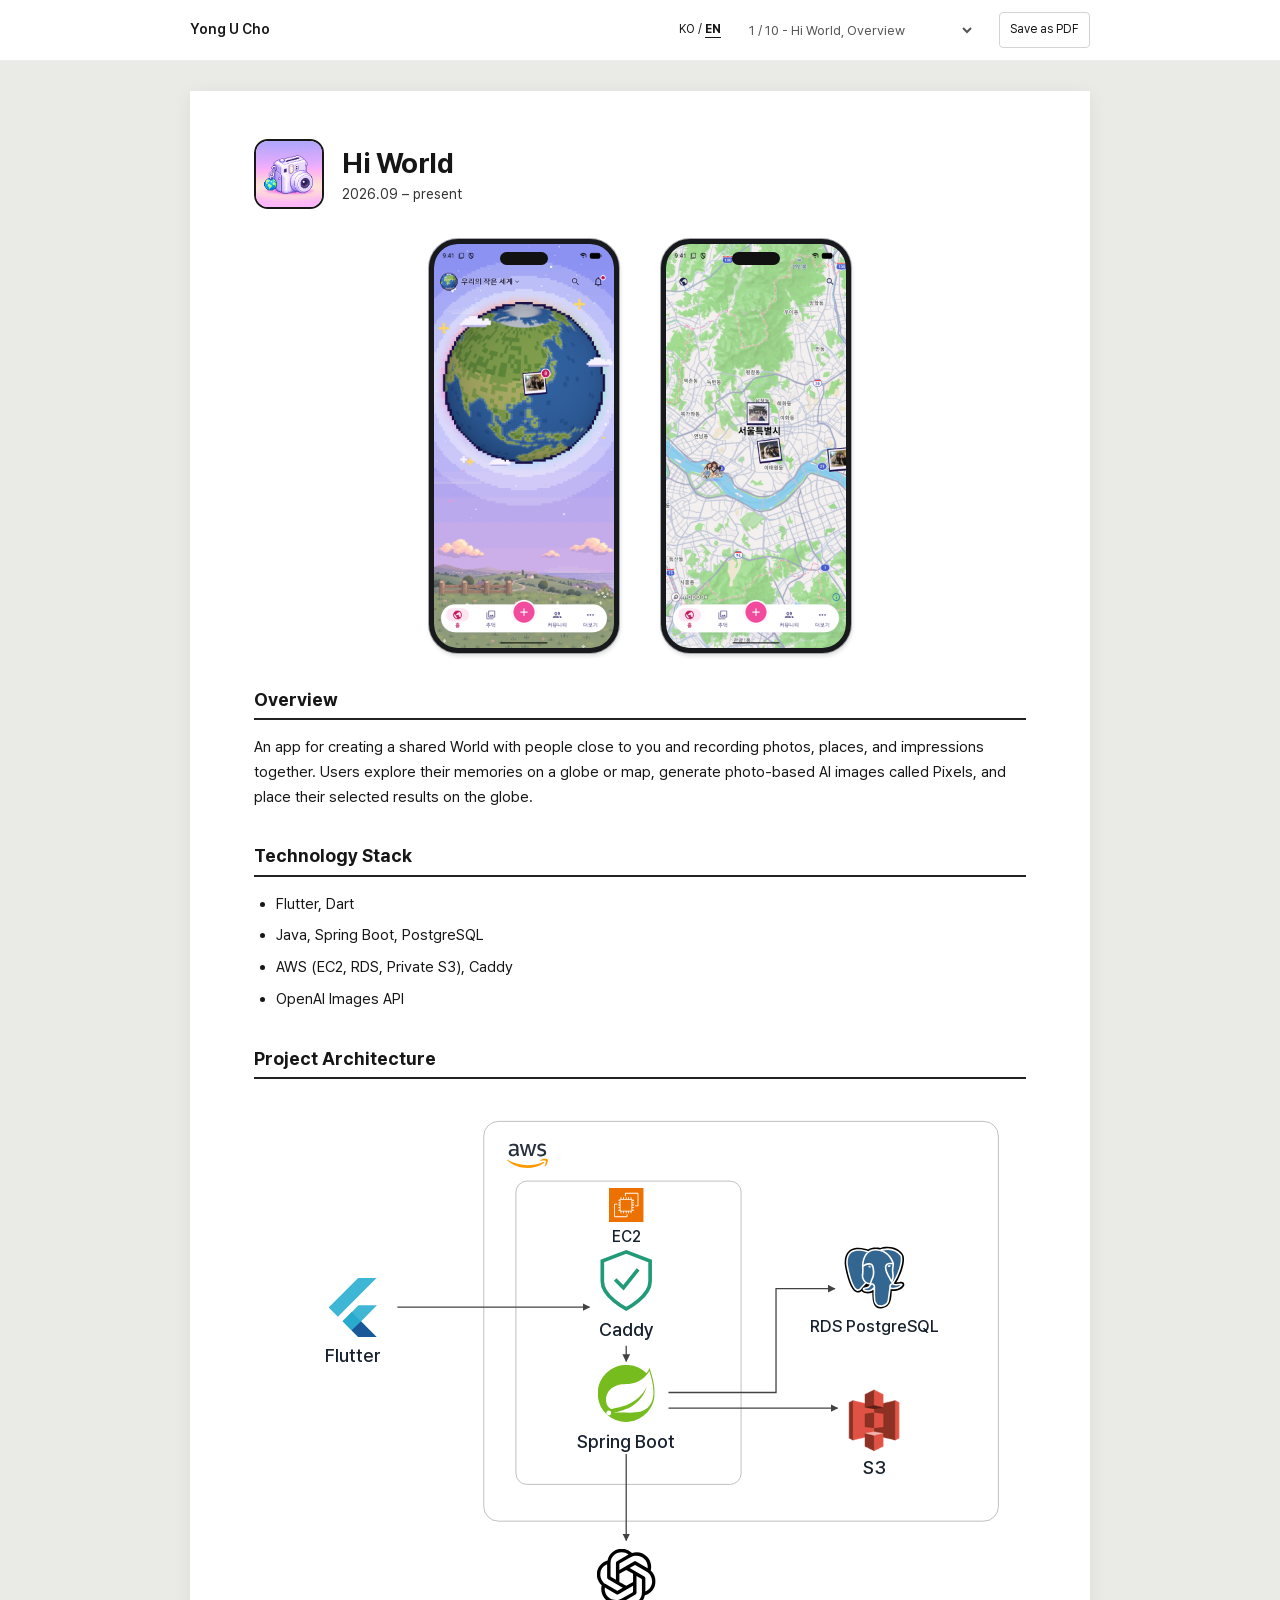
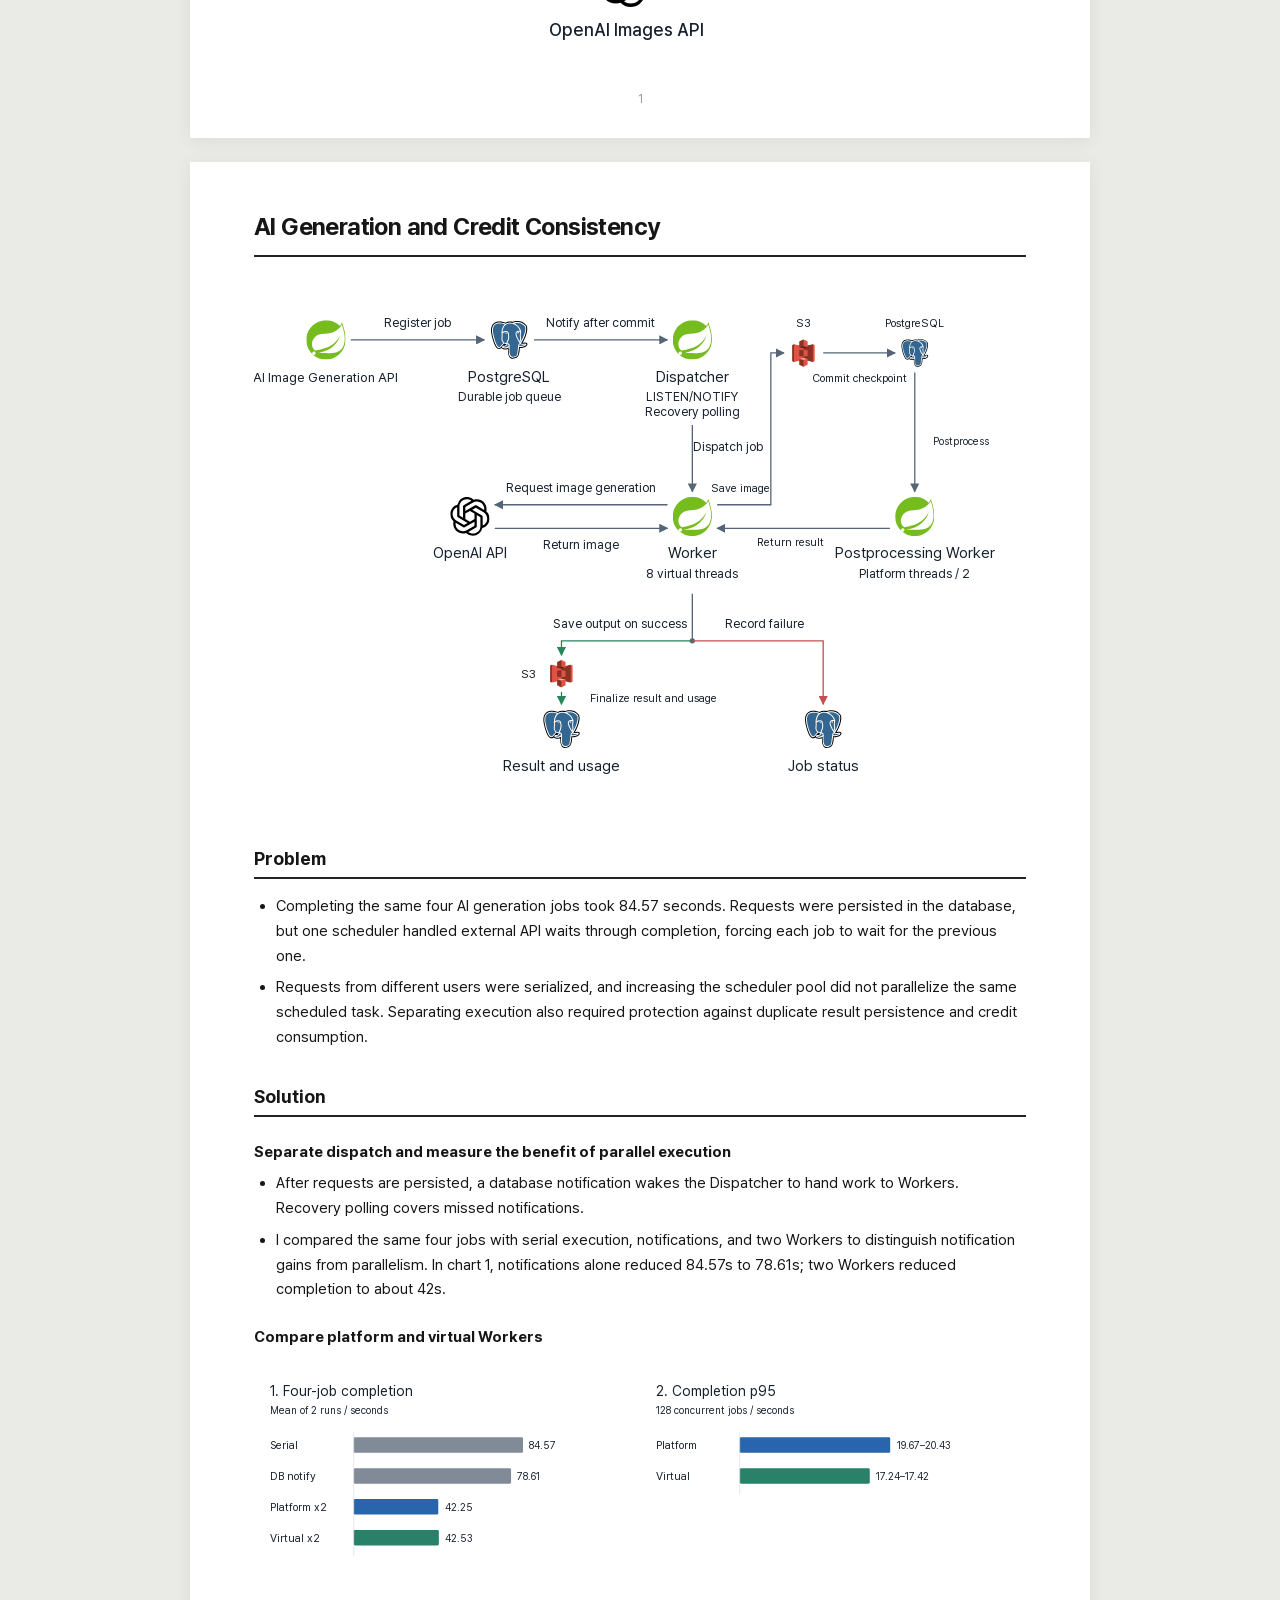
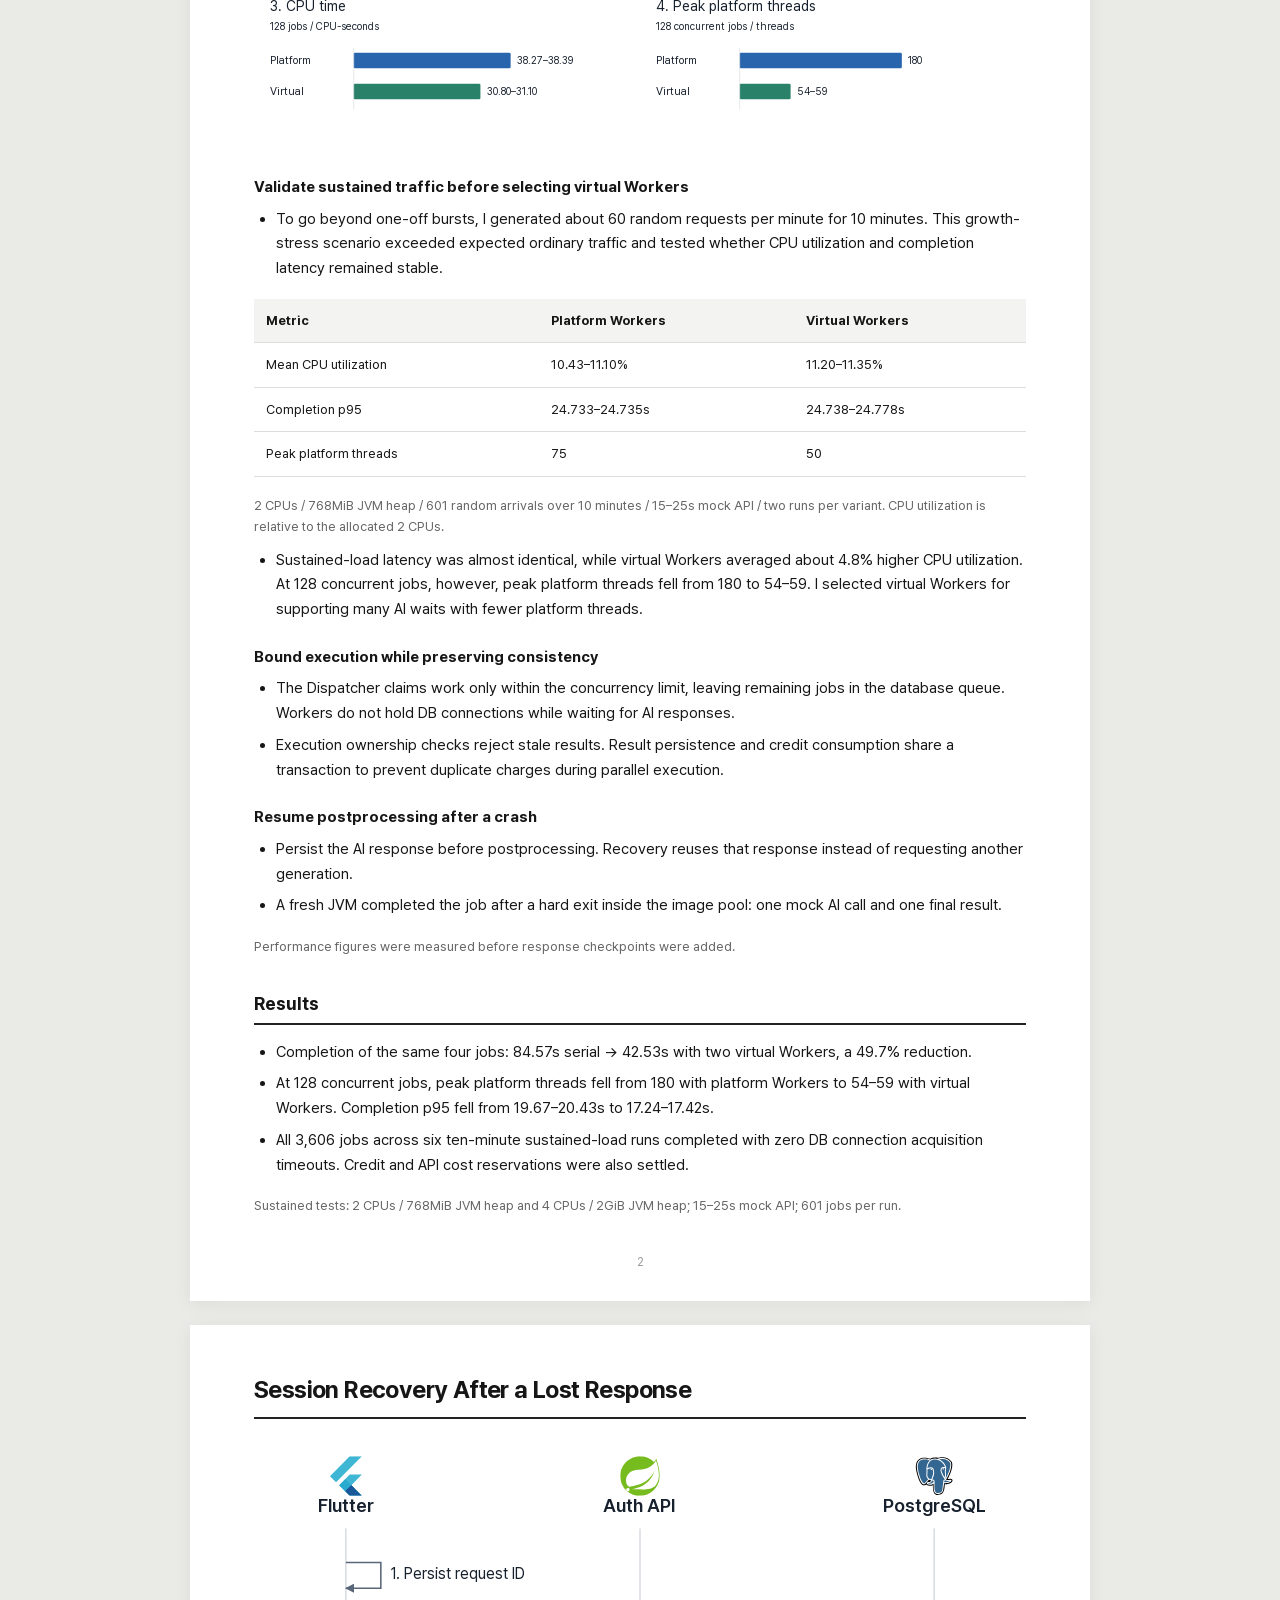
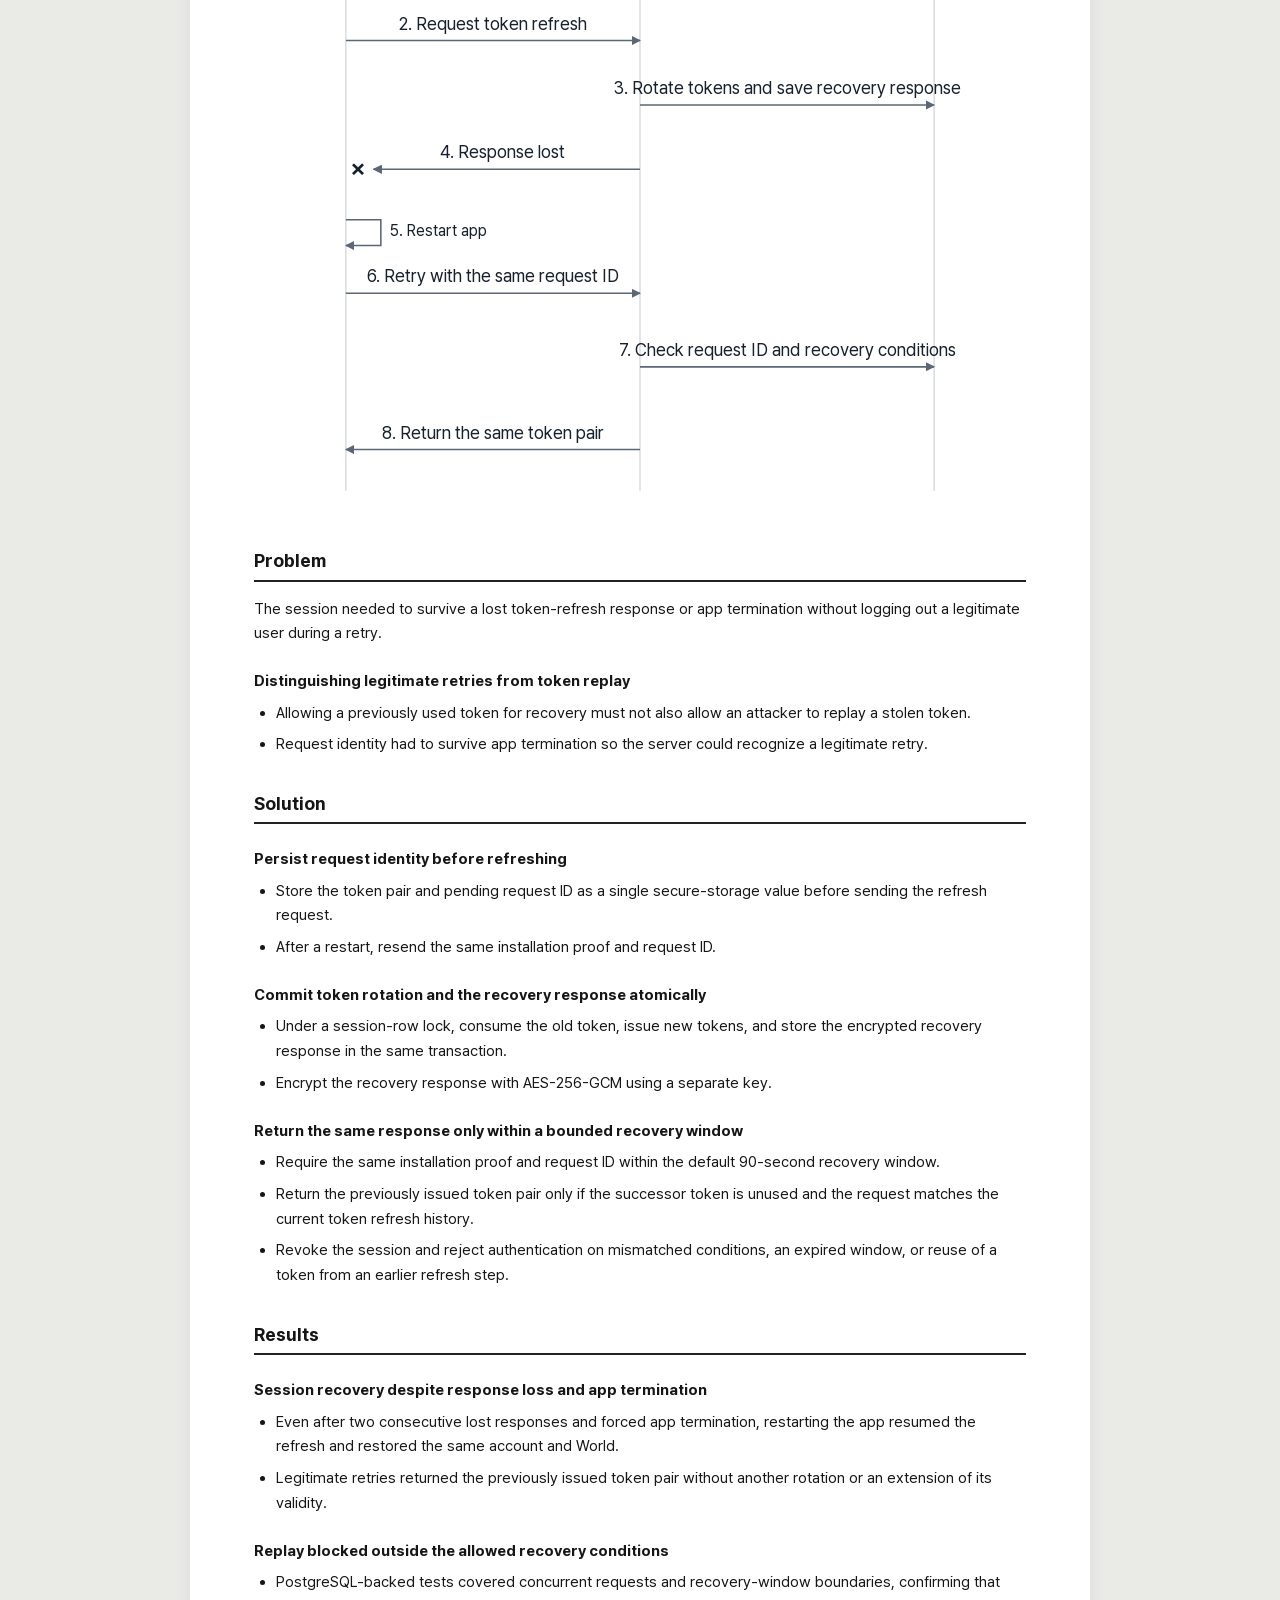
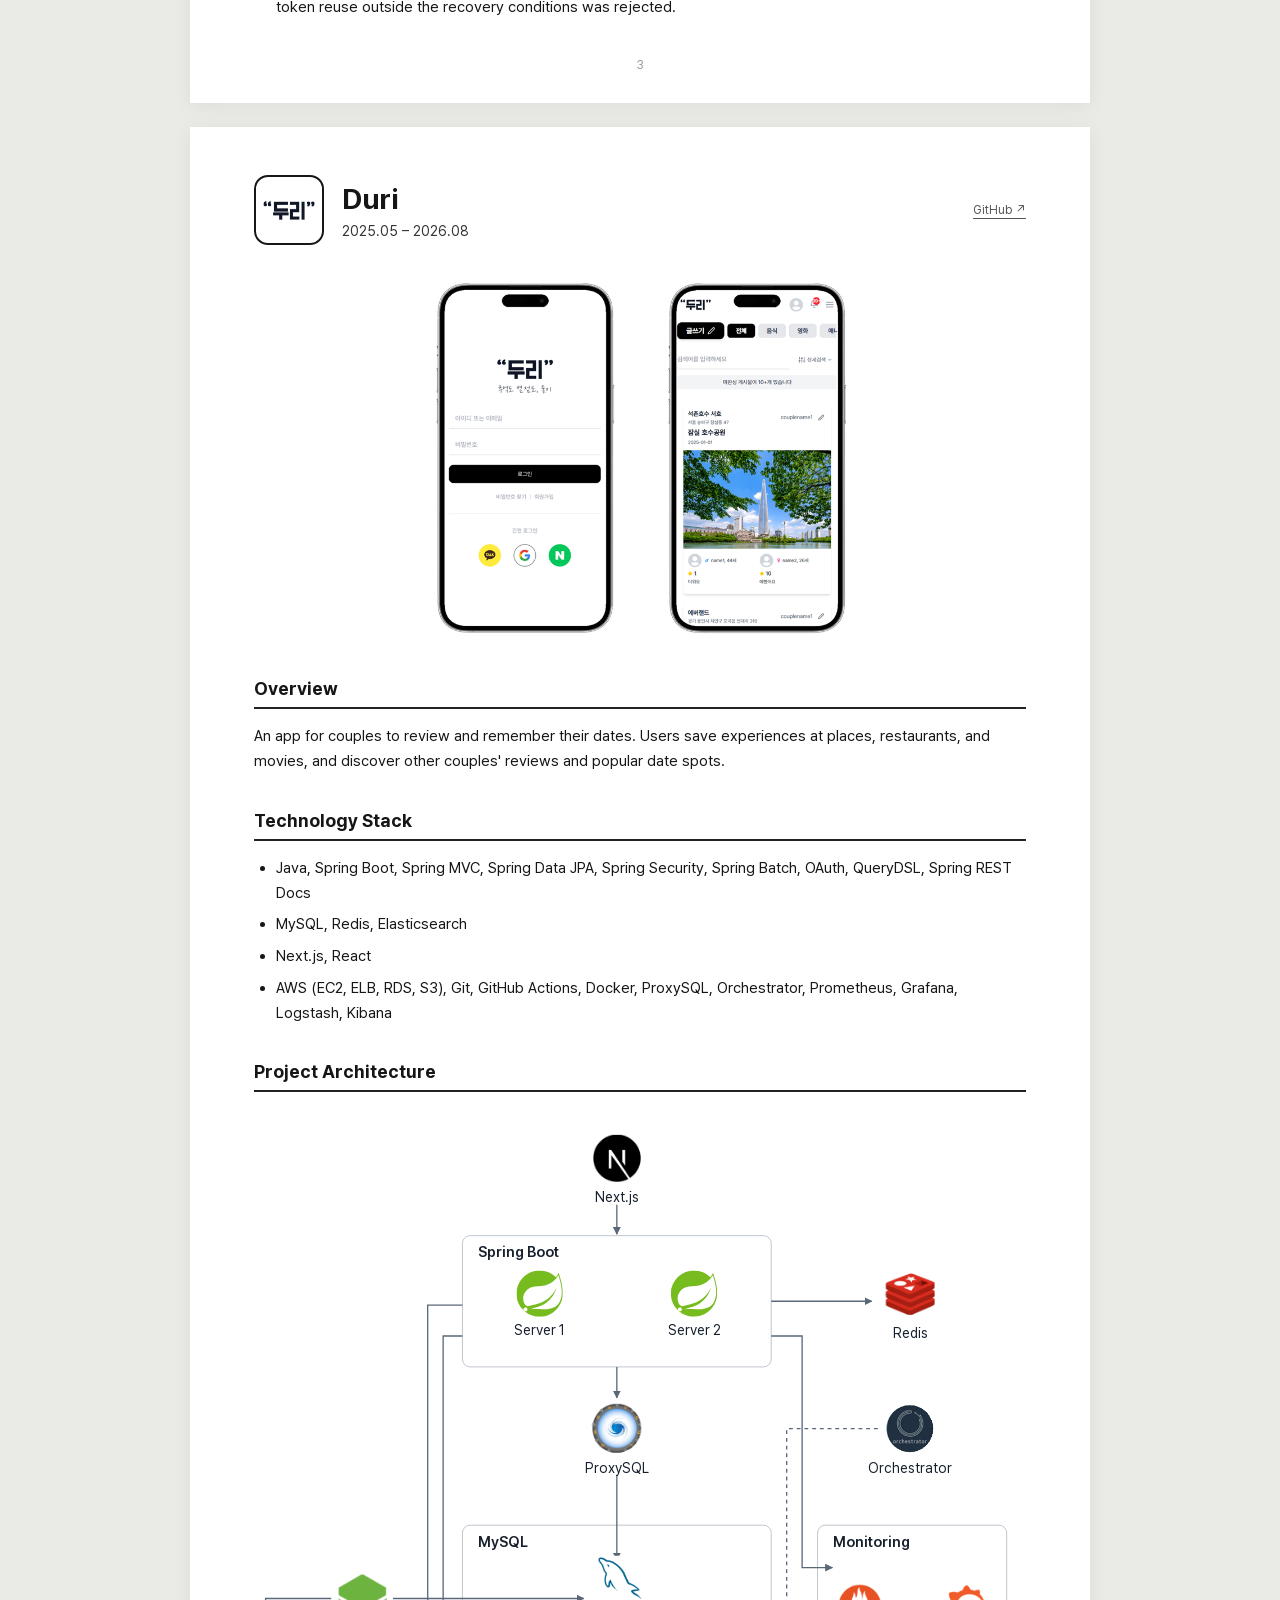
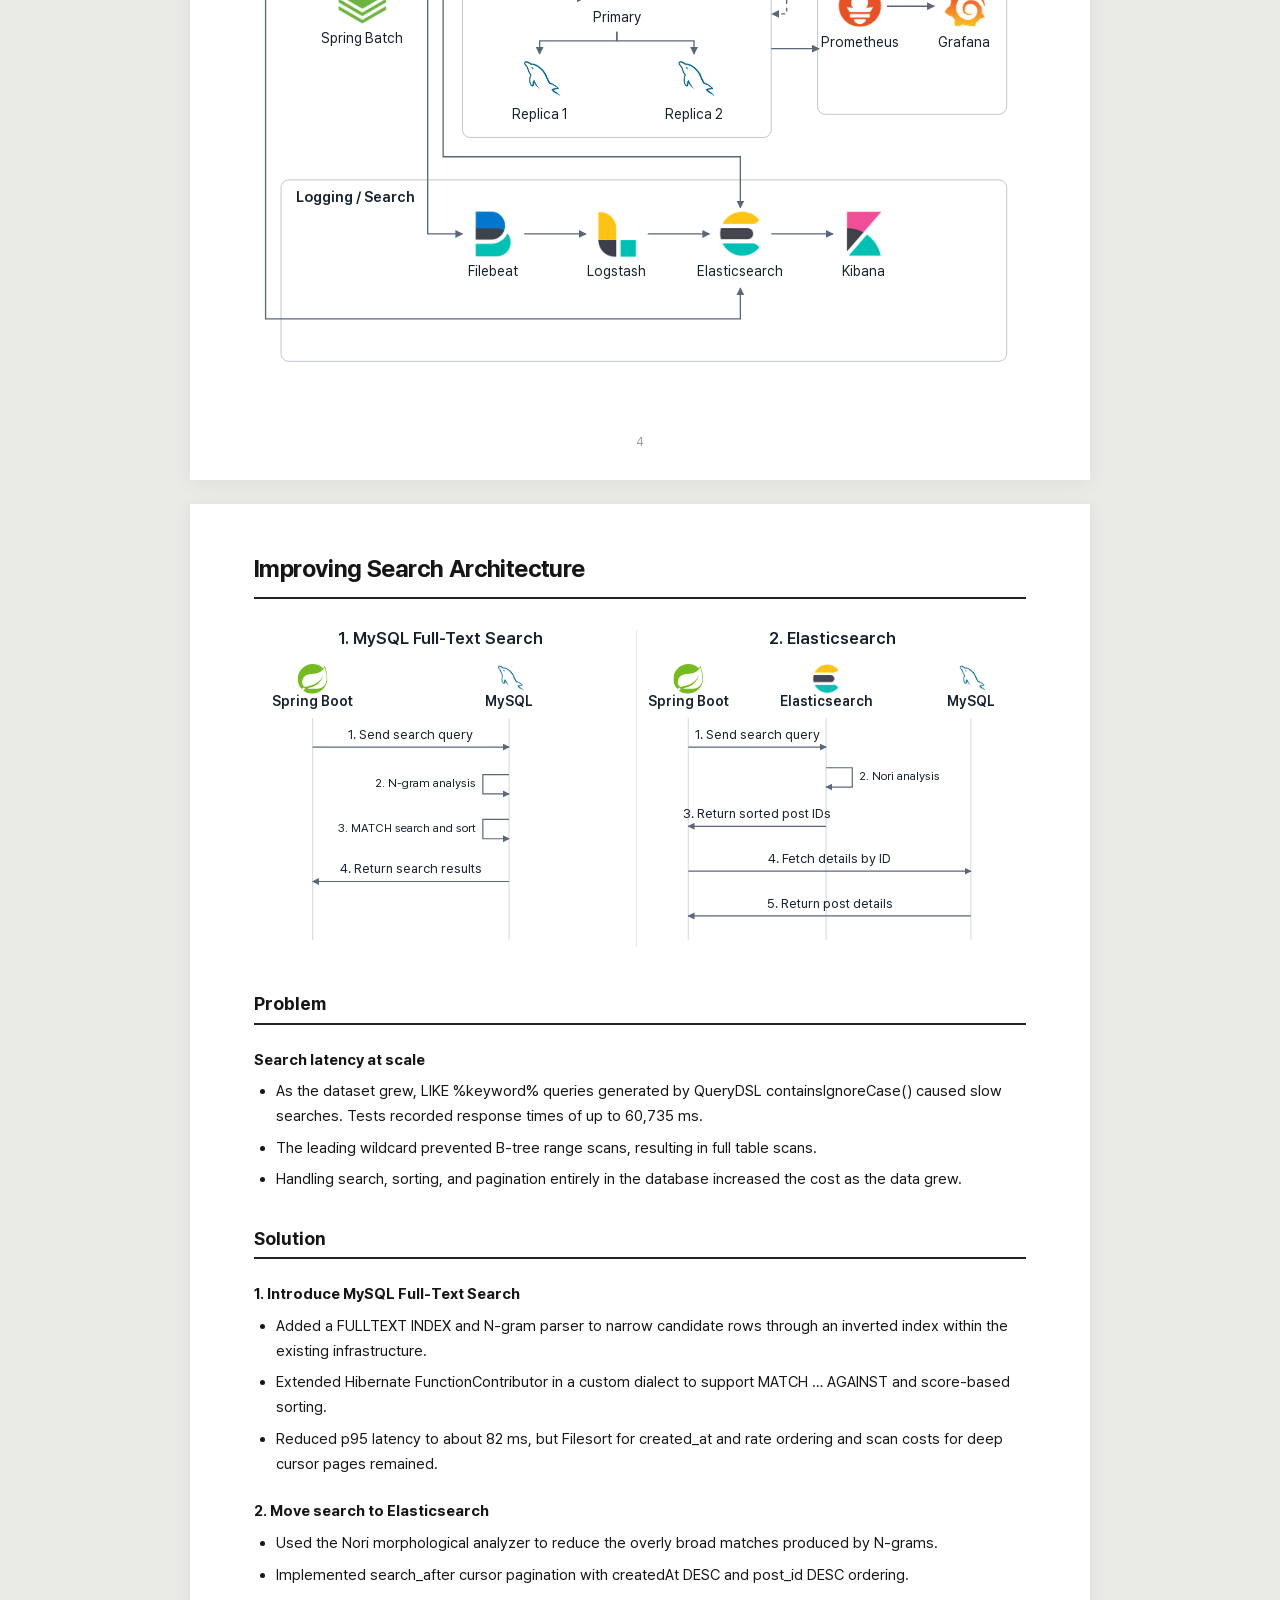
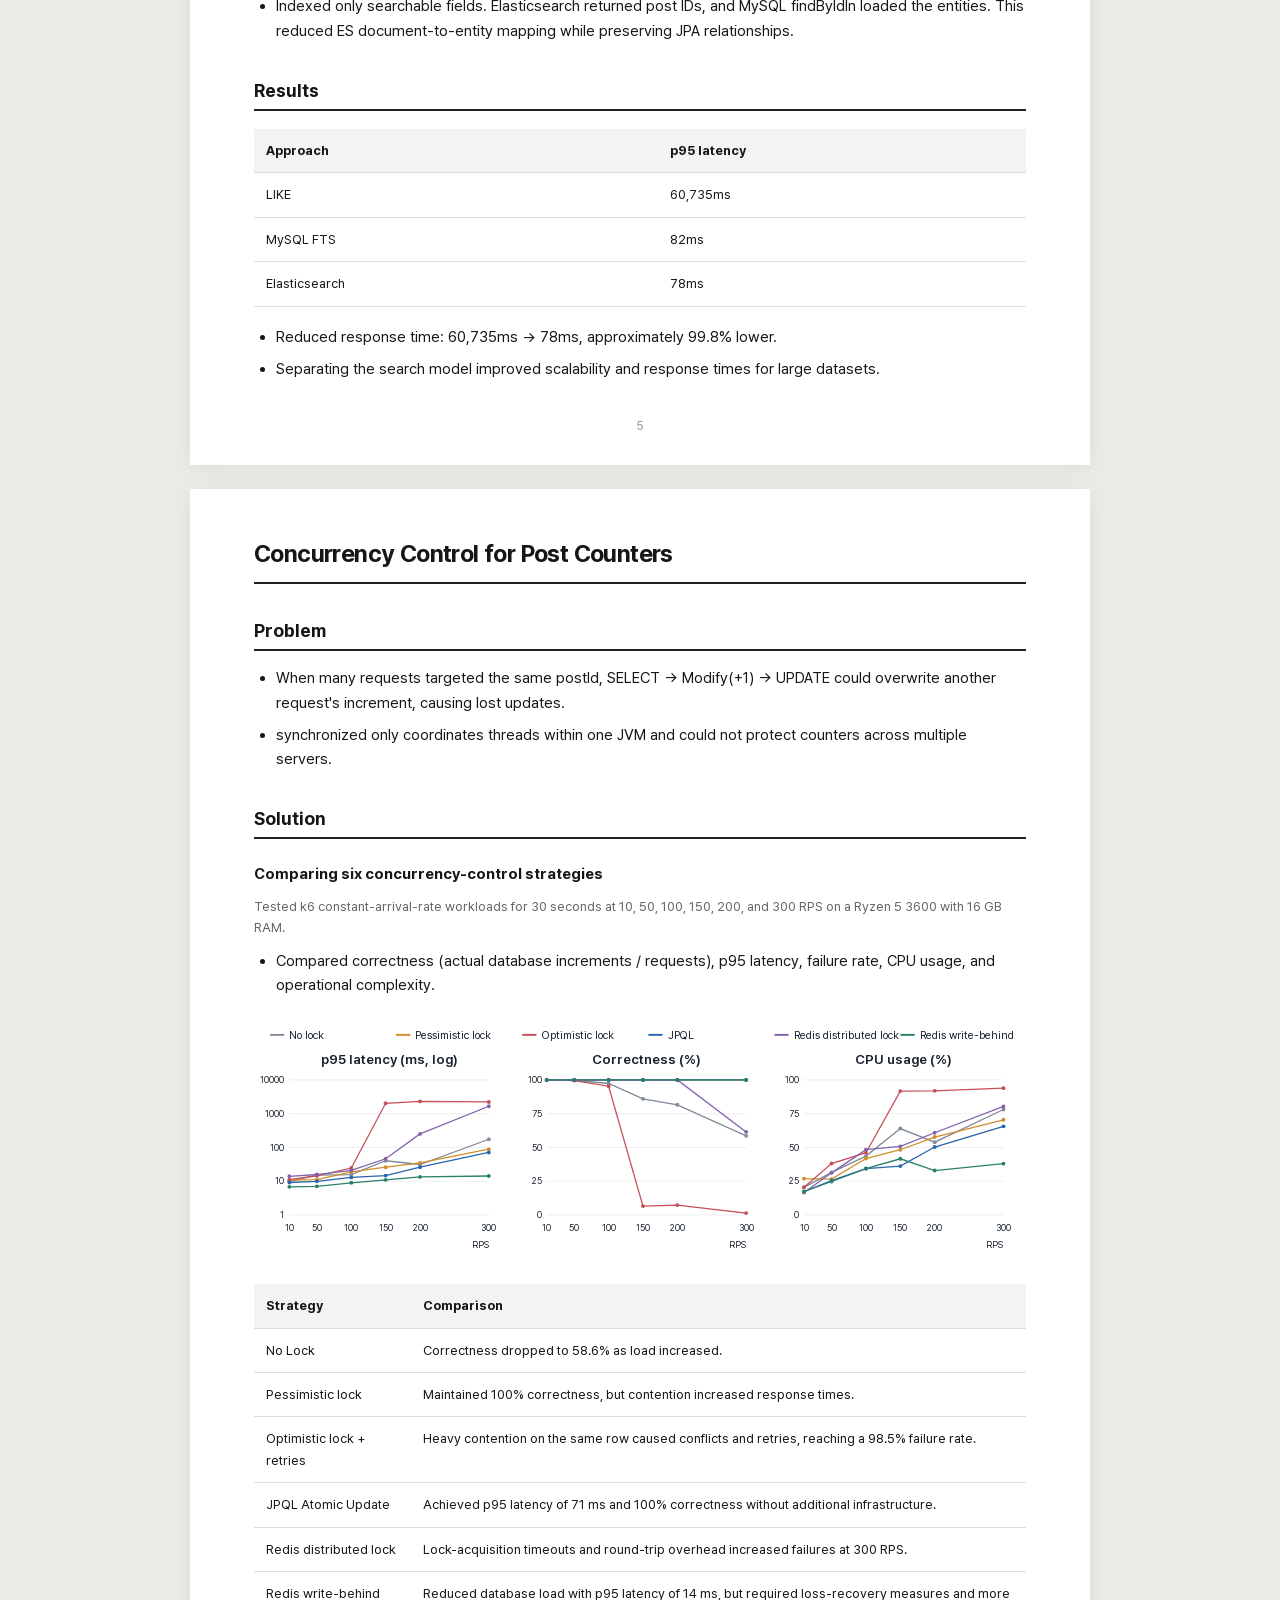
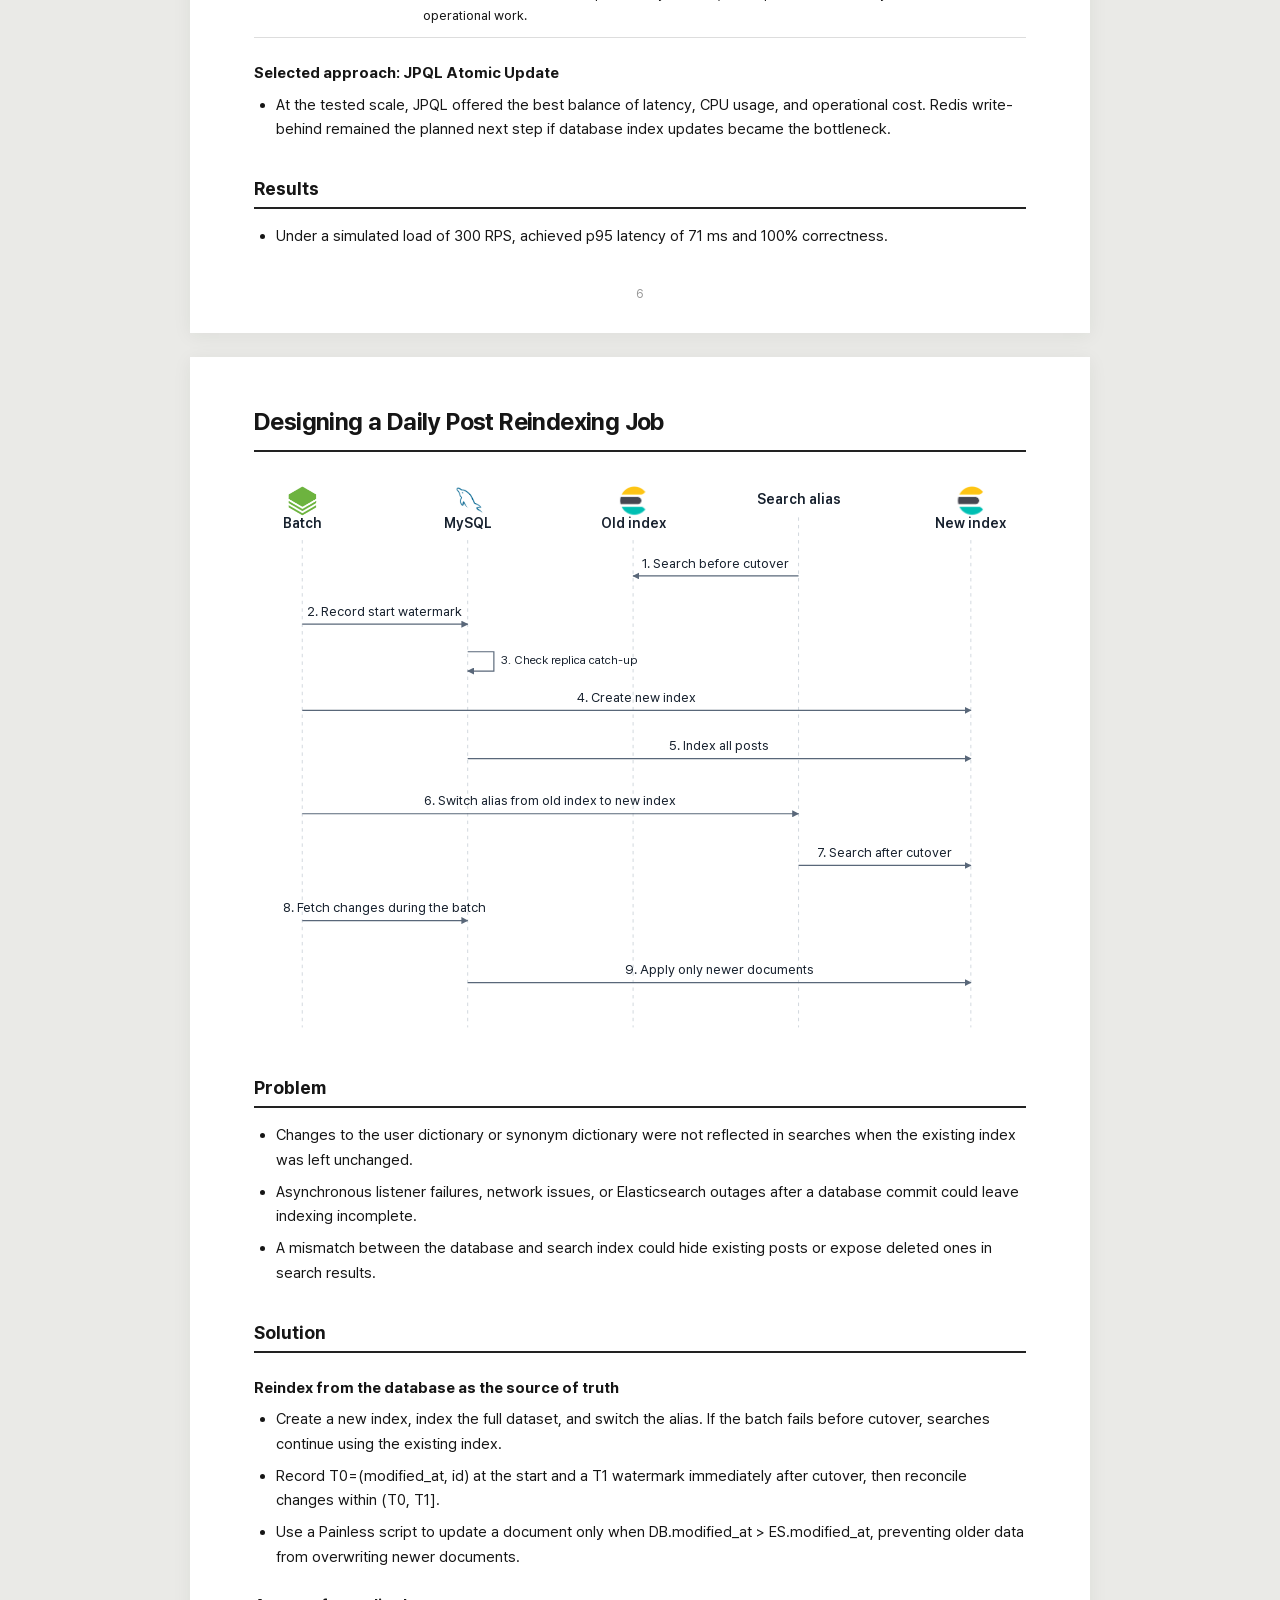
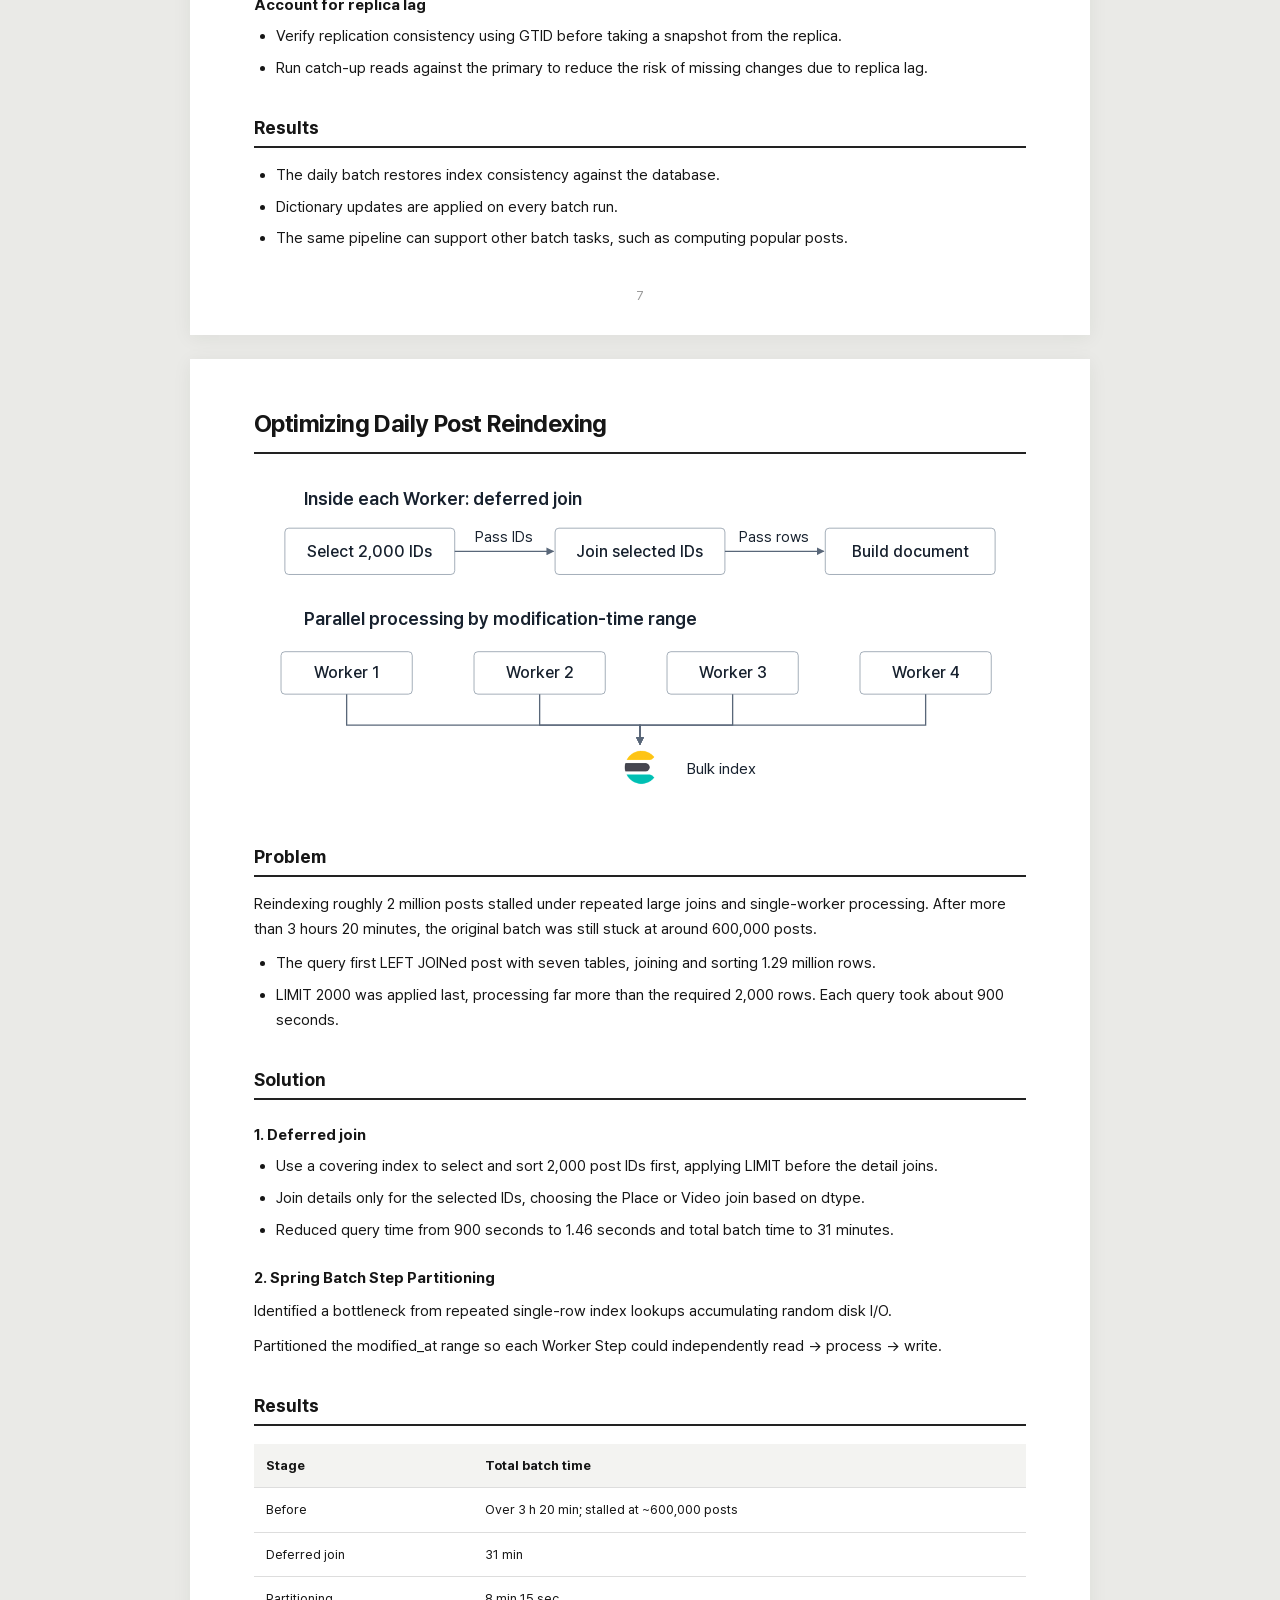
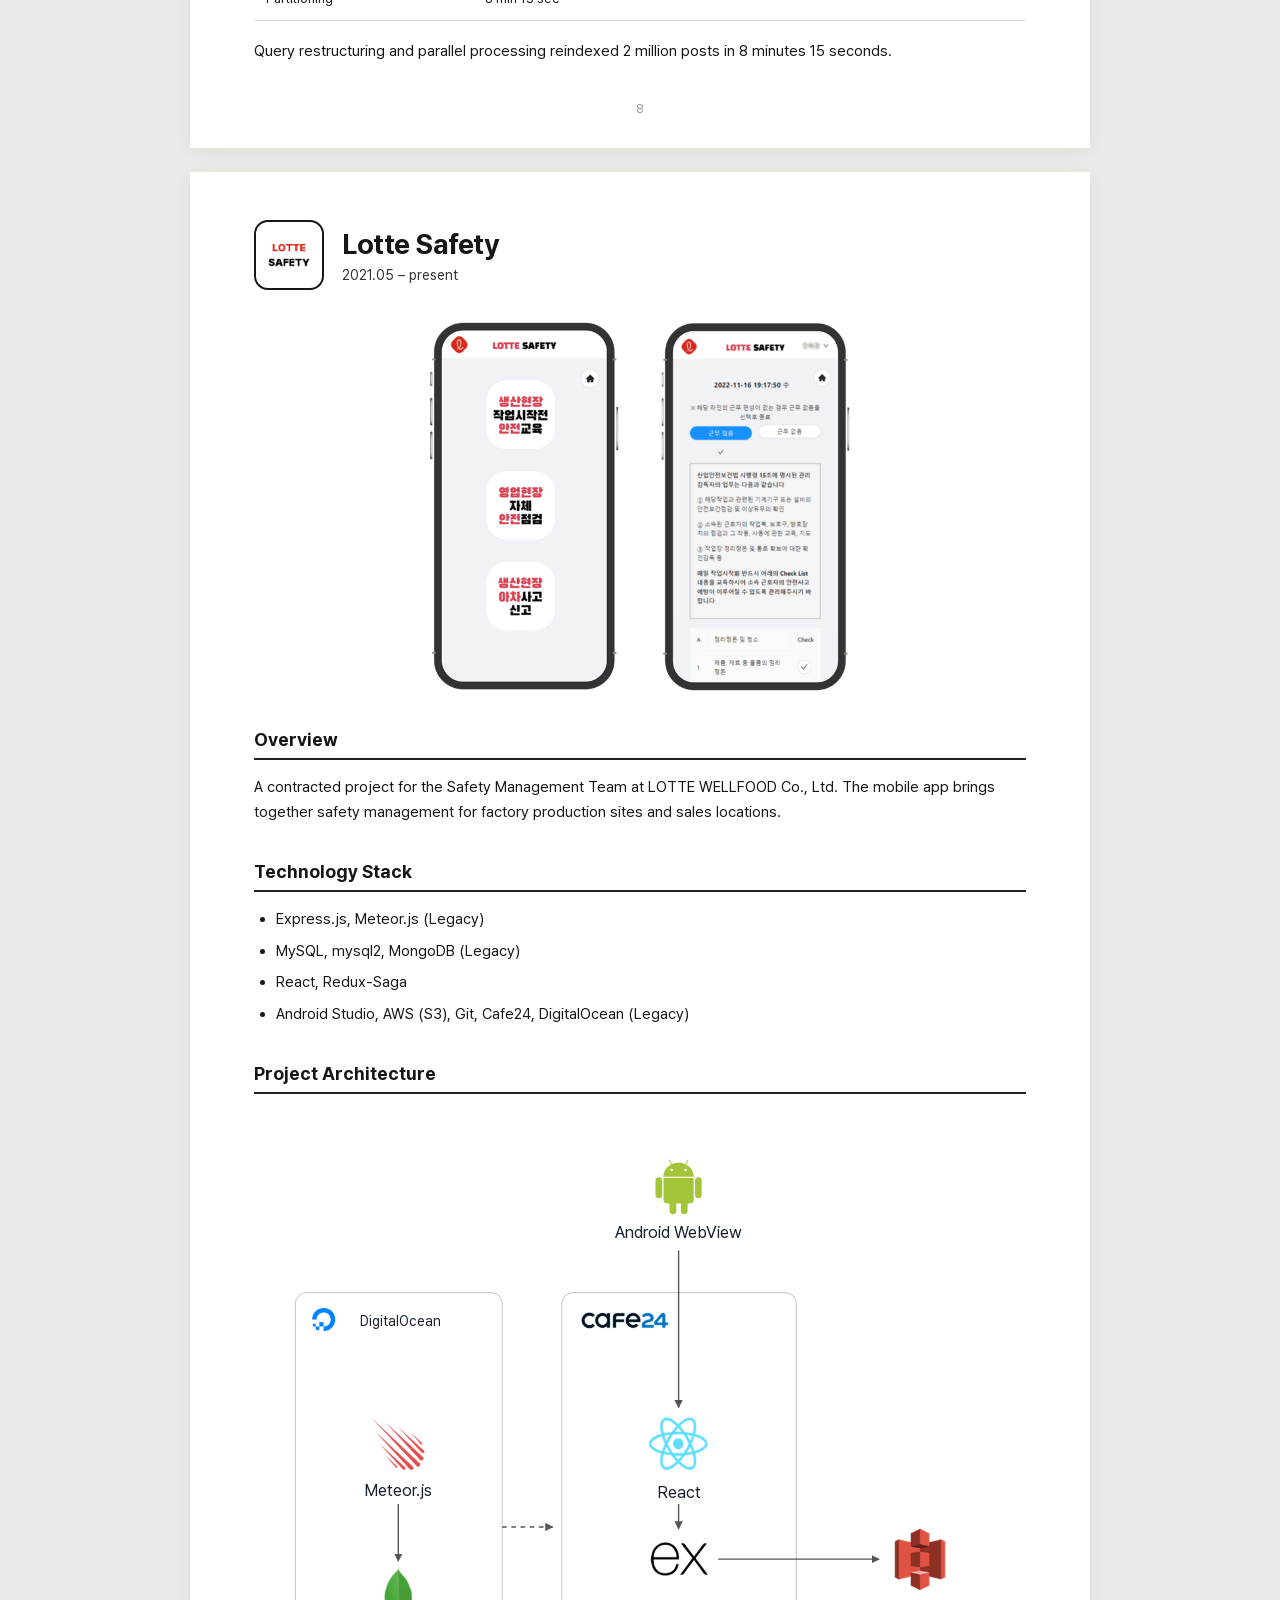
==== commit 80cee924: "style(portfolio): show S3 outputs and straighten postprocessing flow" ====
--- a/en.html
+++ b/en.html
@@ -3,7 +3,7 @@
 <rect x="250" y="20" width="560" height="435" rx="16" fill="white" stroke="#bbb"/>
 <rect x="285" y="85" width="245" height="330" rx="12" fill="white" stroke="#bbb"/>
 <image x="275" y="35" width="45" height="45" href="[data-uri]"/><image x="386.0" y="92.0" width="38" height="38" href="[data-uri]"/><text x="405" y="151" text-anchor="middle" font-size="17" font-weight="500">EC2</text><image x="75" y="190" width="65" height="65" href="[data-uri]"/><text x="108" y="282" text-anchor="middle" font-size="20" font-weight="500">Flutter</text><g transform="translate(375 160)" fill="none" stroke="#219a77" stroke-width="4"><path d="M30 2L56 12v22c0 17-26 30-26 30S4 51 4 34V12z"/><path d="M18 32l9 9 16-20"/></g><text x="405" y="254" text-anchor="middle" font-size="20" font-weight="500">Caddy</text><image x="374" y="285" width="62" height="62" href="[data-uri]"/><text x="405" y="375" text-anchor="middle" font-size="20" font-weight="500">Spring Boot</text><image x="640" y="155" width="70" height="70" href="[data-uri]"/><text x="675" y="249" text-anchor="middle" font-size="18" font-weight="500">RDS PostgreSQL</text><image x="640.0" y="310.0" width="70" height="70" href="[data-uri]"/><text x="675" y="404" text-anchor="middle" font-size="20" font-weight="500">S3</text><image x="373.0" y="485.0" width="64" height="64" href="[data-uri]"/><text x="405" y="580" text-anchor="middle" font-size="19" font-weight="500">OpenAI Images API</text><path d="M156 222H365" stroke="#424242" stroke-width="1.4" fill="none" marker-end="url(#arrow)"/><path d="M405 264V281" stroke="#424242" stroke-width="1.4" fill="none" marker-end="url(#arrow)"/><path d="M451 315H568V202H632" stroke="#424242" stroke-width="1.4" fill="none" marker-end="url(#arrow)"/><path d="M451 332H635" stroke="#424242" stroke-width="1.4" fill="none" marker-end="url(#arrow)"/><path d="M405 382V476" stroke="#424242" stroke-width="1.4" fill="none" marker-end="url(#arrow)"/></svg></button></figure><div class="page-number">1</div></article></section><section class="sheet" id="page-2" data-label="Hi World, AI Concurrency / Consistency"><article class="web-body"><h1>AI Generation and Credit Consistency</h1>
-<figure class="diagram"><button class="visual" data-image="assets/en-pixel-worker.svg" aria-label="Enlarge final architecture"><svg xmlns="http://www.w3.org/2000/svg" viewBox="0 0 1180 800" role="img" aria-label="Event-driven AI generation and thread pools"><title>Event-driven AI generation and thread pools</title><defs><marker id="event-normal" viewBox="0 0 10 10" refX="9" refY="5" markerWidth="7" markerHeight="7" orient="auto"><path d="M0 0 10 5 0 10z" fill="#556576"/></marker><marker id="event-success" viewBox="0 0 10 10" refX="9" refY="5" markerWidth="7" markerHeight="7" orient="auto"><path d="M0 0 10 5 0 10z" fill="#27845b"/></marker><marker id="event-failure" viewBox="0 0 10 10" refX="9" refY="5" markerWidth="7" markerHeight="7" orient="auto"><path d="M0 0 10 5 0 10z" fill="#c34f4f"/></marker></defs><style>text{font-family:"Pretendard Variable",sans-serif}</style><rect width="1180" height="800" fill="white"/><image x="80" y="60" width="60" height="60" href="[data-uri]"/><text x="110" y="154" text-anchor="middle" font-size="20" fill="#17212e">AI Image Generation API</text><image x="360" y="60" width="60" height="60" href="[data-uri]"/><text x="390" y="154" text-anchor="middle" font-size="23" fill="#17212e">PostgreSQL</text><text x="390" y="184" text-anchor="middle" font-size="19" fill="#556576">Durable job queue</text><image x="640" y="60" width="60" height="60" href="[data-uri]"/><text x="670" y="154" text-anchor="middle" font-size="23" fill="#17212e">Dispatcher</text><text x="670" y="184" text-anchor="middle" font-size="19" fill="#556576">LISTEN/NOTIFY + recovery polling</text><path d="M148 90H352" fill="none" stroke="#556576" stroke-width="2" marker-end="url(#event-normal)"/><text x="250" y="70" text-anchor="middle" font-size="19" fill="#556576">Register job</text><path d="M428 90H632" fill="none" stroke="#556576" stroke-width="2" marker-end="url(#event-normal)"/><text x="530" y="70" text-anchor="middle" font-size="19" fill="#556576">Notify after commit</text><path d="M670 200V322" fill="none" stroke="#556576" stroke-width="2" marker-end="url(#event-normal)"/><text x="725" y="260" text-anchor="middle" font-size="19" fill="#556576">Dispatch job</text><image x="640" y="330" width="60" height="60" href="[data-uri]"/><text x="670" y="424" text-anchor="middle" font-size="23" fill="#17212e">Worker</text><text x="670" y="454" text-anchor="middle" font-size="19" fill="#556576">Virtual threads / max 8 jobs</text><image x="300" y="330" width="60" height="60" href="[data-uri]"/><text x="330" y="424" text-anchor="middle" font-size="23" fill="#17212e">OpenAI API</text><image x="980" y="330" width="60" height="60" href="[data-uri]"/><text x="1010" y="424" text-anchor="middle" font-size="23" fill="#17212e">Image executor</text><text x="1010" y="454" text-anchor="middle" font-size="19" fill="#556576">Platform threads / 2</text><path d="M632 342H368" fill="none" stroke="#556576" stroke-width="2" marker-end="url(#event-normal)"/><text x="500" y="322" text-anchor="middle" font-size="19" fill="#556576">Request image generation</text><path d="M368 378H632" fill="none" stroke="#556576" stroke-width="2" marker-end="url(#event-normal)"/><text x="500" y="410" text-anchor="middle" font-size="19" fill="#556576">Return image</text><path d="M972 378H708" fill="none" stroke="#556576" stroke-width="2" marker-end="url(#event-normal)"/><text x="840" y="410" text-anchor="middle" font-size="19" fill="#556576">Return output</text><path d="M670 478V550" fill="none" stroke="#556576" stroke-width="2"/><circle cx="670" cy="550" r="4" fill="#556576"/><path d="M670 550H470V647" fill="none" stroke="#27845b" stroke-width="2" marker-end="url(#event-success)"/><text x="560" y="530" text-anchor="middle" font-size="19" fill="#27845b">Finalize on success</text><path d="M670 550H870V647" fill="none" stroke="#c34f4f" stroke-width="2" marker-end="url(#event-failure)"/><text x="780" y="530" text-anchor="middle" font-size="19" fill="#c34f4f">Record failure</text><image x="440" y="655" width="60" height="60" href="[data-uri]"/><text x="470" y="749" text-anchor="middle" font-size="23" fill="#17212e">Result and usage</text><image x="840" y="655" width="60" height="60" href="[data-uri]"/><text x="870" y="749" text-anchor="middle" font-size="23" fill="#17212e">Job status</text><g transform="translate(852 229)" fill="none" stroke="#52768d" stroke-width="2" stroke-linejoin="round"><path d="M0 0H23L36 13V42H0Z" fill="#edf3f7"/><path d="M23 0V13H36"/><rect x="6" y="21" width="24" height="15" rx="1"/><path d="M7 34L15 26L20 31L25 26L30 32"/></g><image x="1070" y="230" width="40" height="40" href="[data-uri]"/><text x="870" y="210" text-anchor="middle" font-size="17" fill="#556576">Image storage</text><text x="1090" y="210" text-anchor="middle" font-size="17" fill="#556576">PostgreSQL</text><text x="744" y="322" text-anchor="middle" font-size="17" fill="#556576">Save image</text><text x="980" y="230" text-anchor="middle" font-size="17" fill="#556576">Commit checkpoint</text><path d="M708 342H800V250H842" fill="none" stroke="#556576" stroke-width="2" marker-end="url(#event-normal)"/><path d="M898 250H1062" fill="none" stroke="#556576" stroke-width="2" marker-end="url(#event-normal)"/><path d="M1090 278V310H1010V322" fill="none" stroke="#556576" stroke-width="2" marker-end="url(#event-normal)"/><text x="1100" y="338" text-anchor="middle" font-size="16" fill="#556576">Postprocess</text></svg></button></figure>
+<figure class="diagram"><button class="visual" data-image="assets/en-pixel-worker.svg" aria-label="Enlarge final architecture"><svg xmlns="http://www.w3.org/2000/svg" viewBox="0 0 1180 800" role="img" aria-label="Event-driven AI generation and thread pools"><title>Event-driven AI generation and thread pools</title><defs><marker id="event-normal" viewBox="0 0 10 10" refX="9" refY="5" markerWidth="7" markerHeight="7" orient="auto"><path d="M0 0 10 5 0 10z" fill="#556576"/></marker><marker id="event-success" viewBox="0 0 10 10" refX="9" refY="5" markerWidth="7" markerHeight="7" orient="auto"><path d="M0 0 10 5 0 10z" fill="#27845b"/></marker><marker id="event-failure" viewBox="0 0 10 10" refX="9" refY="5" markerWidth="7" markerHeight="7" orient="auto"><path d="M0 0 10 5 0 10z" fill="#c34f4f"/></marker></defs><style>text{font-family:"Pretendard Variable",sans-serif}</style><rect width="1180" height="800" fill="white"/><image x="80" y="60" width="60" height="60" href="[data-uri]"/><text x="110" y="154" text-anchor="middle" font-size="20" fill="#17212e">AI Image Generation API</text><image x="360" y="60" width="60" height="60" href="[data-uri]"/><text x="390" y="154" text-anchor="middle" font-size="23" fill="#17212e">PostgreSQL</text><text x="390" y="184" text-anchor="middle" font-size="19" fill="#556576">Durable job queue</text><image x="640" y="60" width="60" height="60" href="[data-uri]"/><text x="670" y="154" text-anchor="middle" font-size="23" fill="#17212e">Dispatcher</text><text x="670" y="184" text-anchor="middle" font-size="19" fill="#556576"><tspan x="670" dy="0">LISTEN/NOTIFY</tspan><tspan x="670" dy="23">Recovery polling</tspan></text><path d="M148 90H352" fill="none" stroke="#556576" stroke-width="2" marker-end="url(#event-normal)"/><text x="250" y="70" text-anchor="middle" font-size="19" fill="#556576">Register job</text><path d="M428 90H632" fill="none" stroke="#556576" stroke-width="2" marker-end="url(#event-normal)"/><text x="530" y="70" text-anchor="middle" font-size="19" fill="#556576">Notify after commit</text><path d="M670 220V322" fill="none" stroke="#556576" stroke-width="2" marker-end="url(#event-normal)"/><text x="725" y="260" text-anchor="middle" font-size="19" fill="#556576">Dispatch job</text><image x="640" y="330" width="60" height="60" href="[data-uri]"/><text x="670" y="424" text-anchor="middle" font-size="23" fill="#17212e">Worker</text><text x="670" y="454" text-anchor="middle" font-size="19" fill="#556576">8 virtual threads</text><image x="300" y="330" width="60" height="60" href="[data-uri]"/><text x="330" y="424" text-anchor="middle" font-size="23" fill="#17212e">OpenAI API</text><image x="980" y="330" width="60" height="60" href="[data-uri]"/><text x="1010" y="424" text-anchor="middle" font-size="23" fill="#17212e">Postprocessing Worker</text><text x="1010" y="454" text-anchor="middle" font-size="19" fill="#556576">Platform threads / 2</text><path d="M632 342H368" fill="none" stroke="#556576" stroke-width="2" marker-end="url(#event-normal)"/><text x="500" y="322" text-anchor="middle" font-size="19" fill="#556576">Request image generation</text><path d="M368 378H632" fill="none" stroke="#556576" stroke-width="2" marker-end="url(#event-normal)"/><text x="500" y="410" text-anchor="middle" font-size="19" fill="#556576">Return image</text><path d="M972 378H708" fill="none" stroke="#556576" stroke-width="2" marker-end="url(#event-normal)"/><text x="820" y="405" text-anchor="middle" font-size="17" fill="#556576">Return result</text><path d="M670 478V550" fill="none" stroke="#556576" stroke-width="2"/><circle cx="670" cy="550" r="4" fill="#556576"/><path d="M670 550H470V572" fill="none" stroke="#27845b" stroke-width="2" marker-end="url(#event-success)"/><text x="560" y="530" text-anchor="middle" font-size="19" fill="#27845b">Save output on success</text><path d="M670 550H870V647" fill="none" stroke="#c34f4f" stroke-width="2" marker-end="url(#event-failure)"/><text x="780" y="530" text-anchor="middle" font-size="19" fill="#c34f4f">Record failure</text><image x="440" y="655" width="60" height="60" href="[data-uri]"/><text x="470" y="749" text-anchor="middle" font-size="23" fill="#17212e">Result and usage</text><image x="840" y="655" width="60" height="60" href="[data-uri]"/><text x="870" y="749" text-anchor="middle" font-size="23" fill="#17212e">Job status</text><image x="818.0" y="88.0" width="44" height="44" href="[data-uri]"/><image x="988" y="88" width="44" height="44" href="[data-uri]"/><text x="840" y="70" text-anchor="middle" font-size="17" fill="#556576">S3</text><text x="1010" y="70" text-anchor="middle" font-size="17" fill="#556576">PostgreSQL</text><text x="744" y="322" text-anchor="middle" font-size="17" fill="#556576">Save image</text><text x="925" y="155" text-anchor="middle" font-size="17" fill="#556576">Commit checkpoint</text><path d="M708 342H790V110H810" fill="none" stroke="#556576" stroke-width="2" marker-end="url(#event-normal)"/><path d="M870 110H980" fill="none" stroke="#556576" stroke-width="2" marker-end="url(#event-normal)"/><path d="M1010 140V322" fill="none" stroke="#556576" stroke-width="2" marker-end="url(#event-normal)"/><text x="1080" y="250" text-anchor="middle" font-size="16" fill="#556576">Postprocess</text><image x="448.0" y="578.0" width="44" height="44" href="[data-uri]"/><text x="420" y="607" text-anchor="middle" font-size="18" fill="#556576">S3</text><path d="M470 628V647" fill="none" stroke="#27845b" stroke-width="2" marker-end="url(#event-success)"/><text x="610" y="644" text-anchor="middle" font-size="17" fill="#27845b">Finalize result and usage</text></svg></button></figure>
 <h2>Problem</h2>
 <ul><li>Completing the same four AI generation jobs took 84.57 seconds. Requests were persisted in the database, but one scheduler handled external API waits through completion, forcing each job to wait for the previous one.</li><li>Requests from different users were serialized, and increasing the scheduler pool did not parallelize the same scheduled task. Separating execution also required protection against duplicate result persistence and credit consumption.</li></ul>
 <h2>Solution</h2>
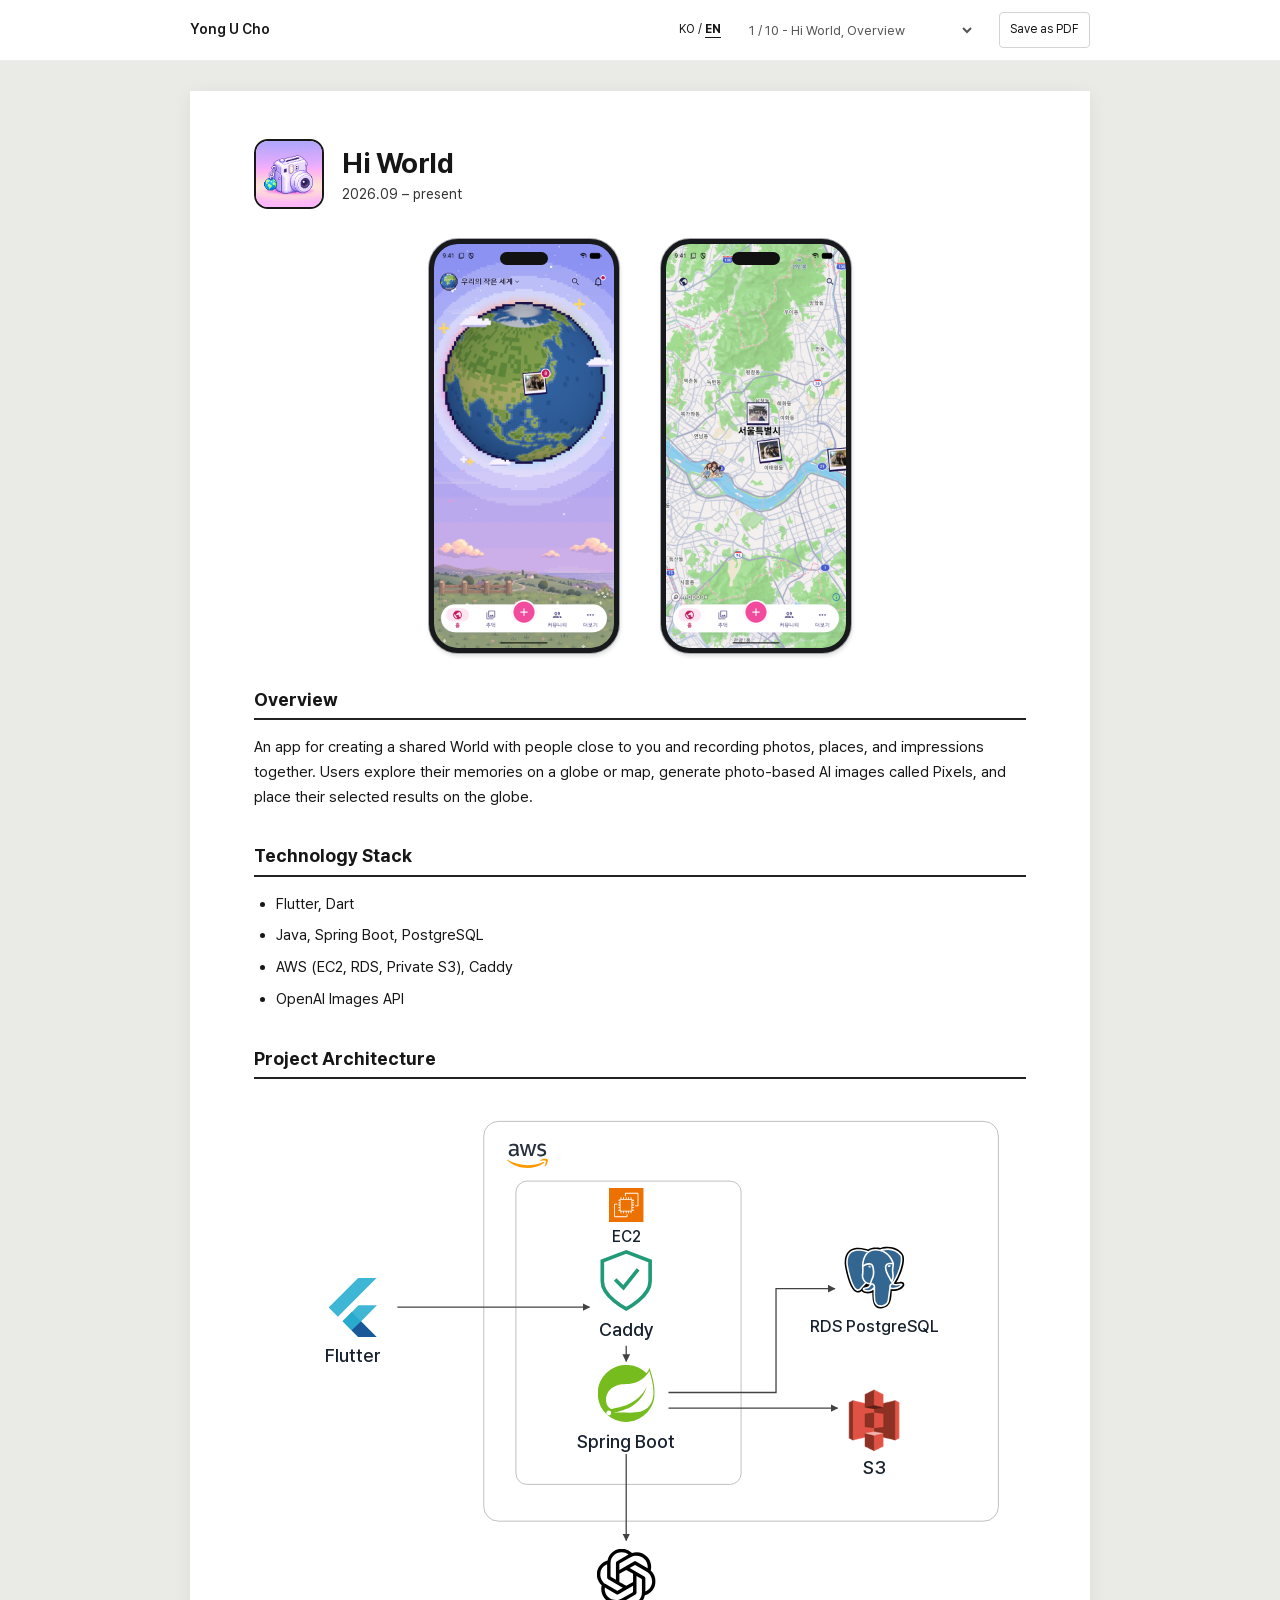
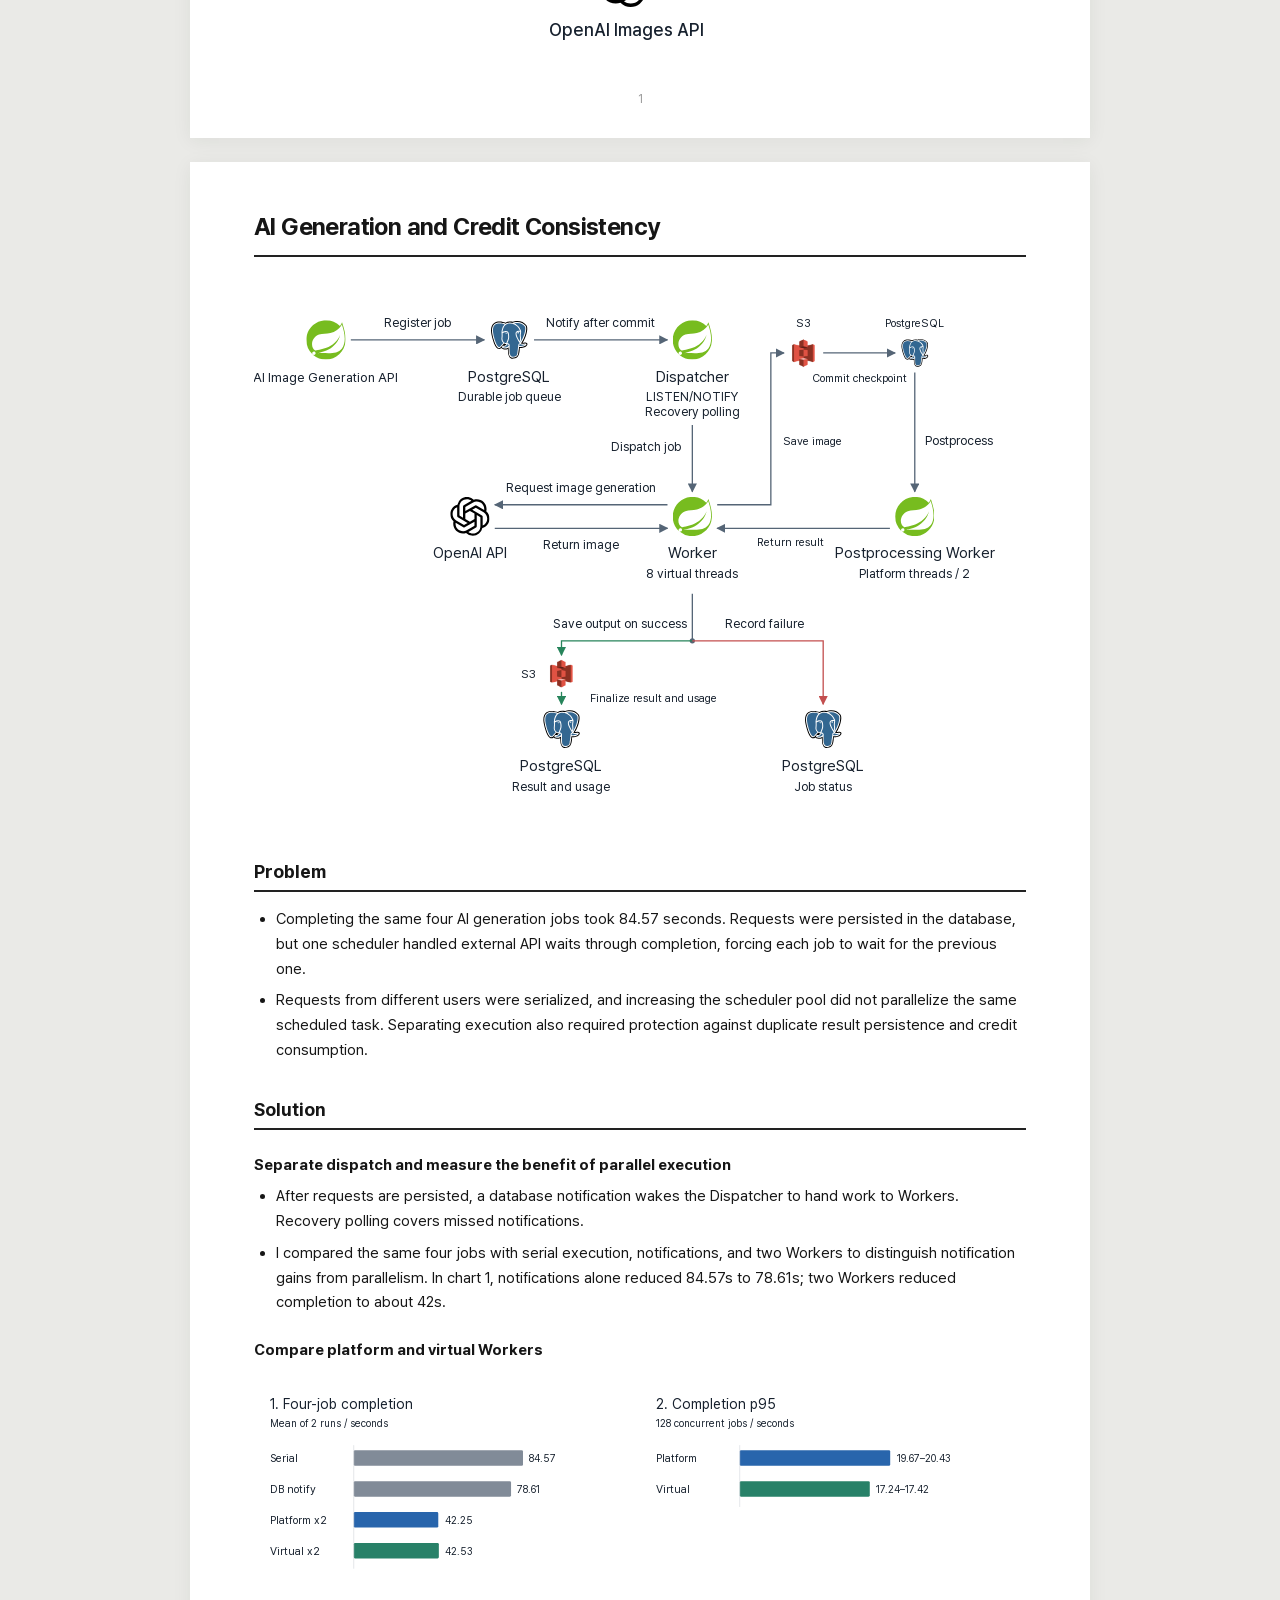
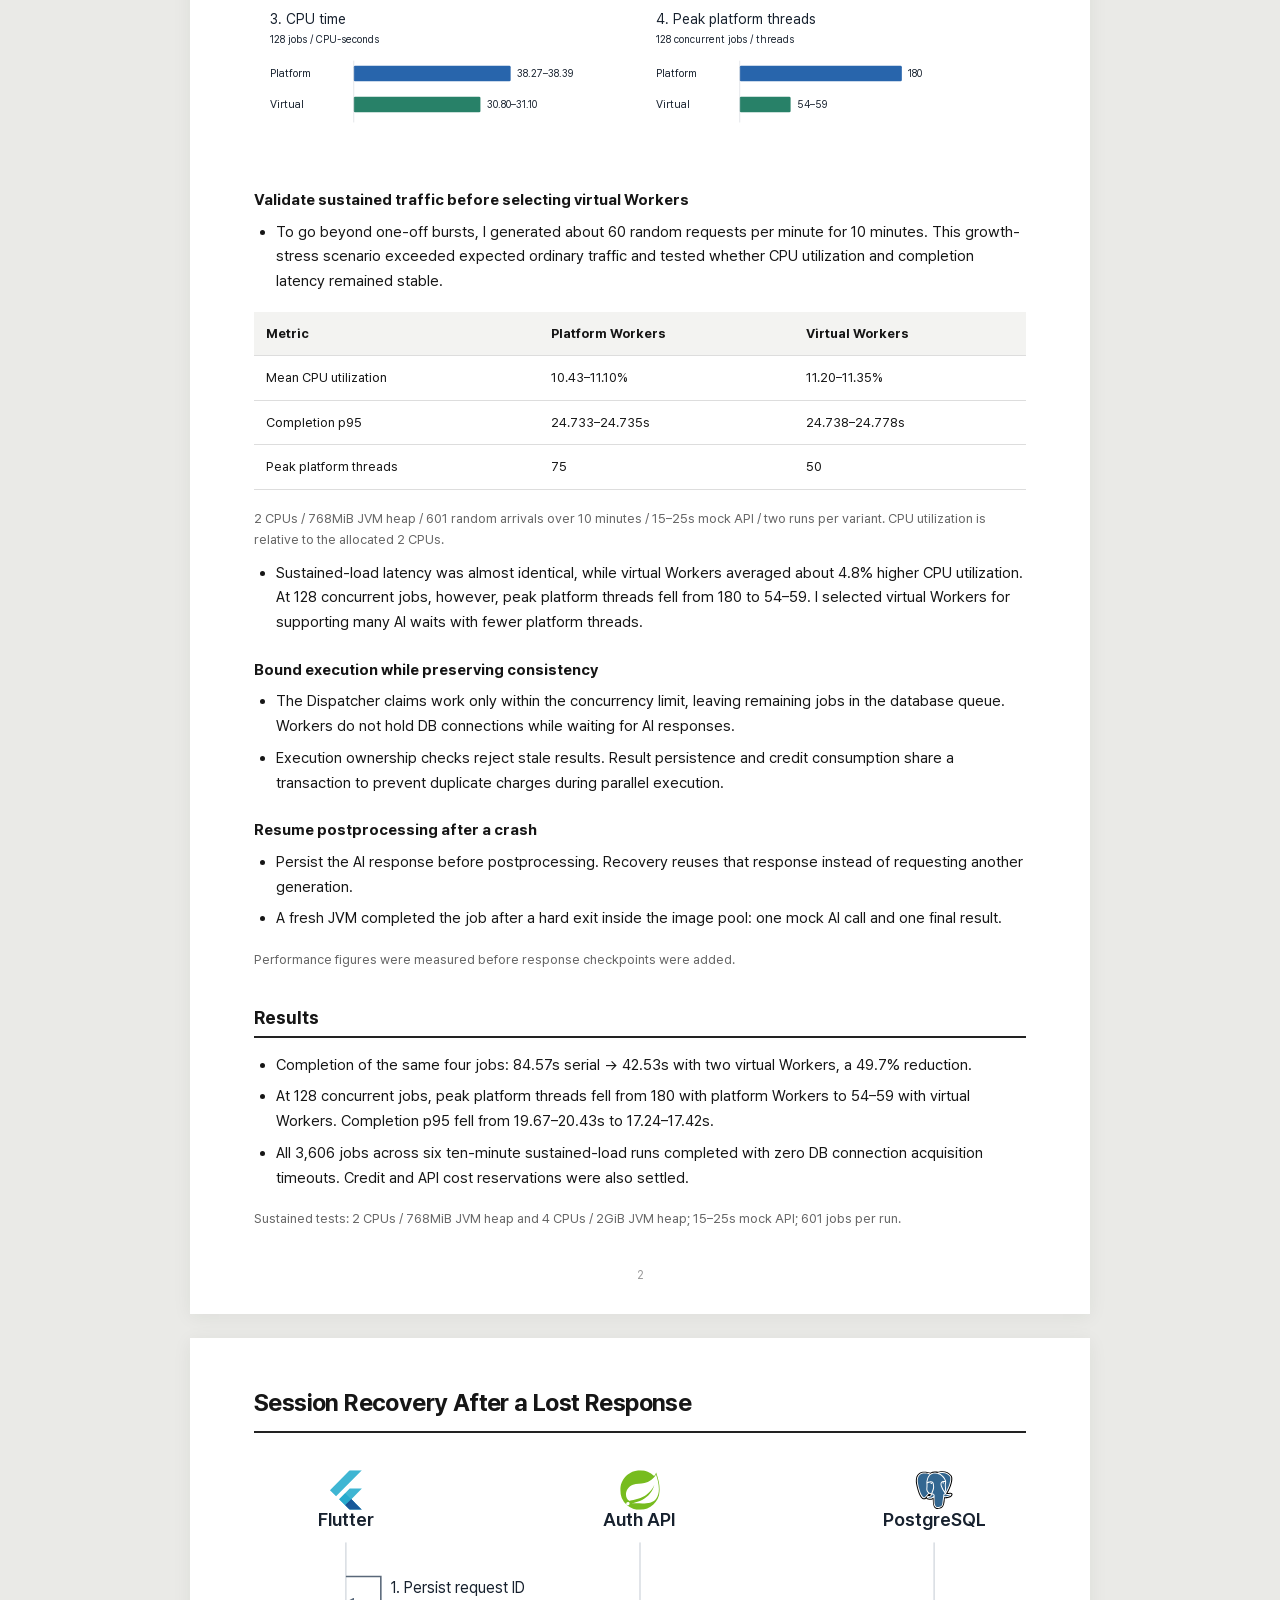
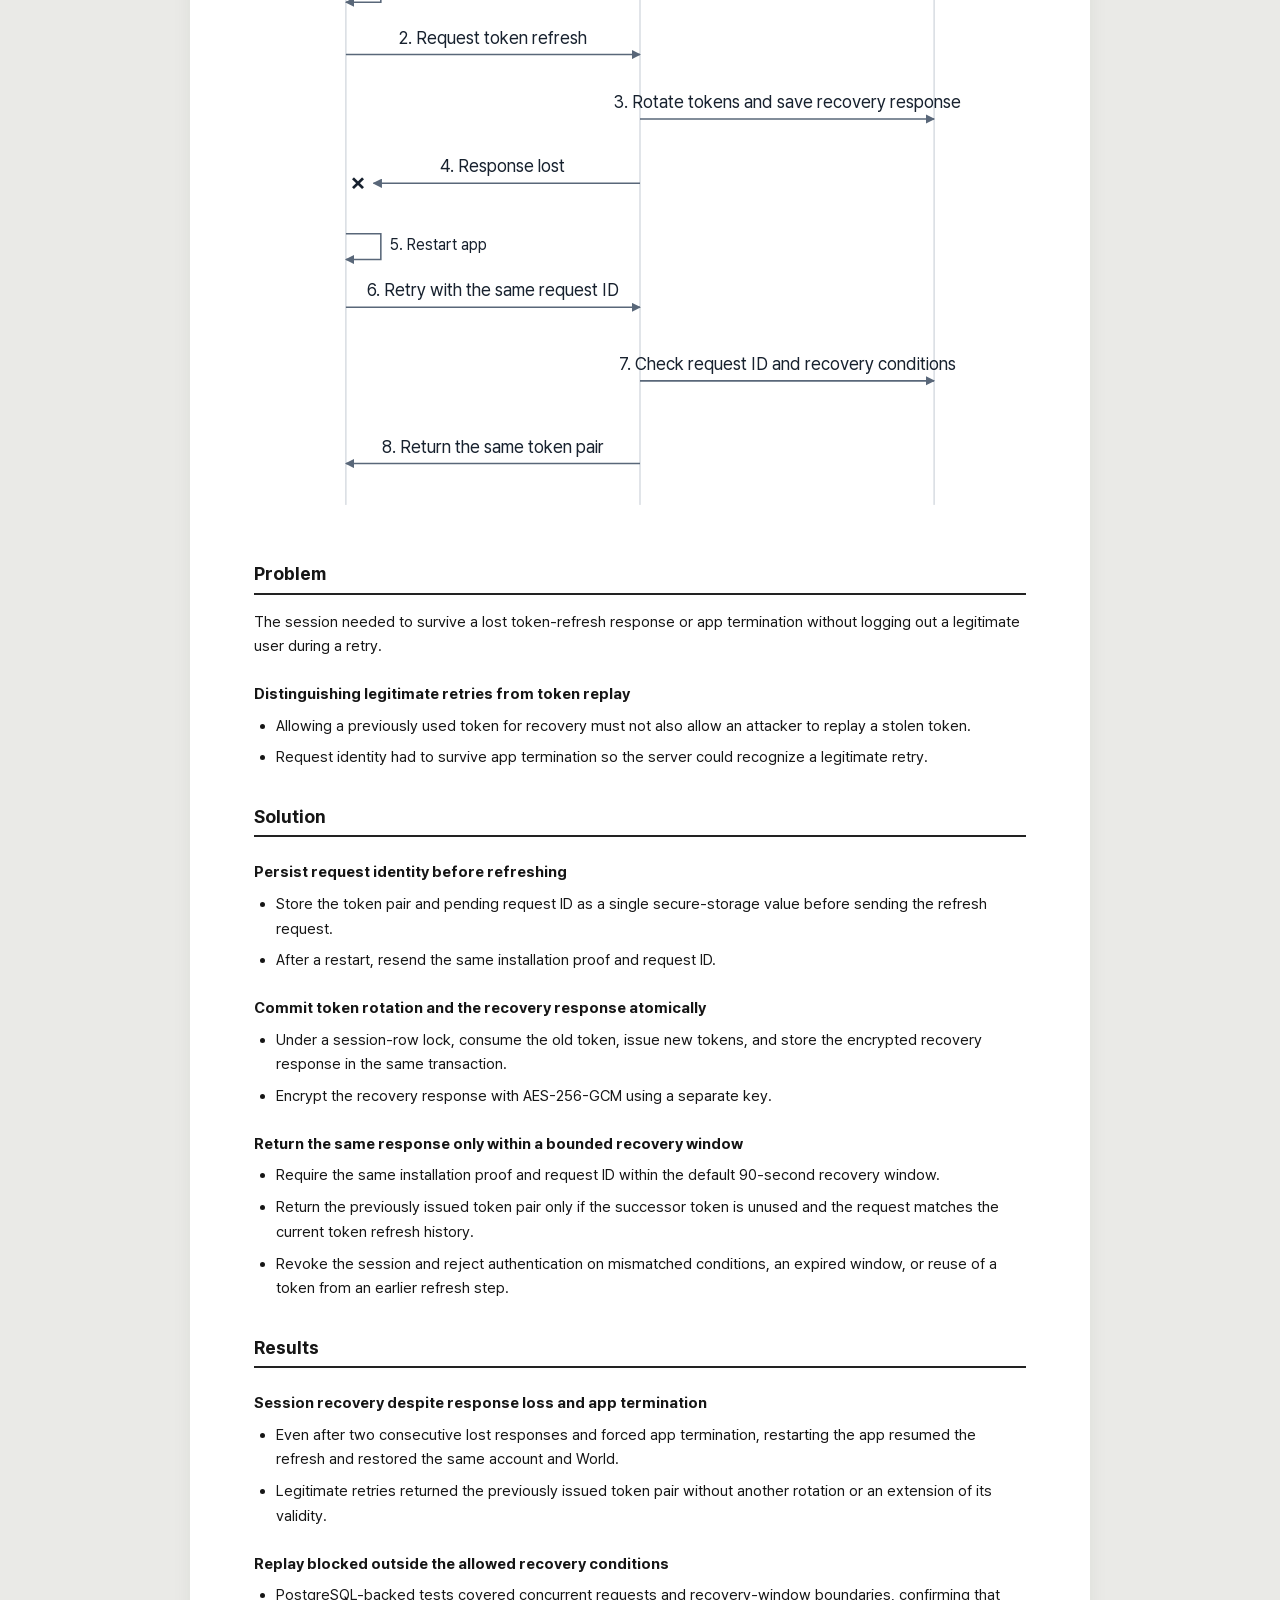
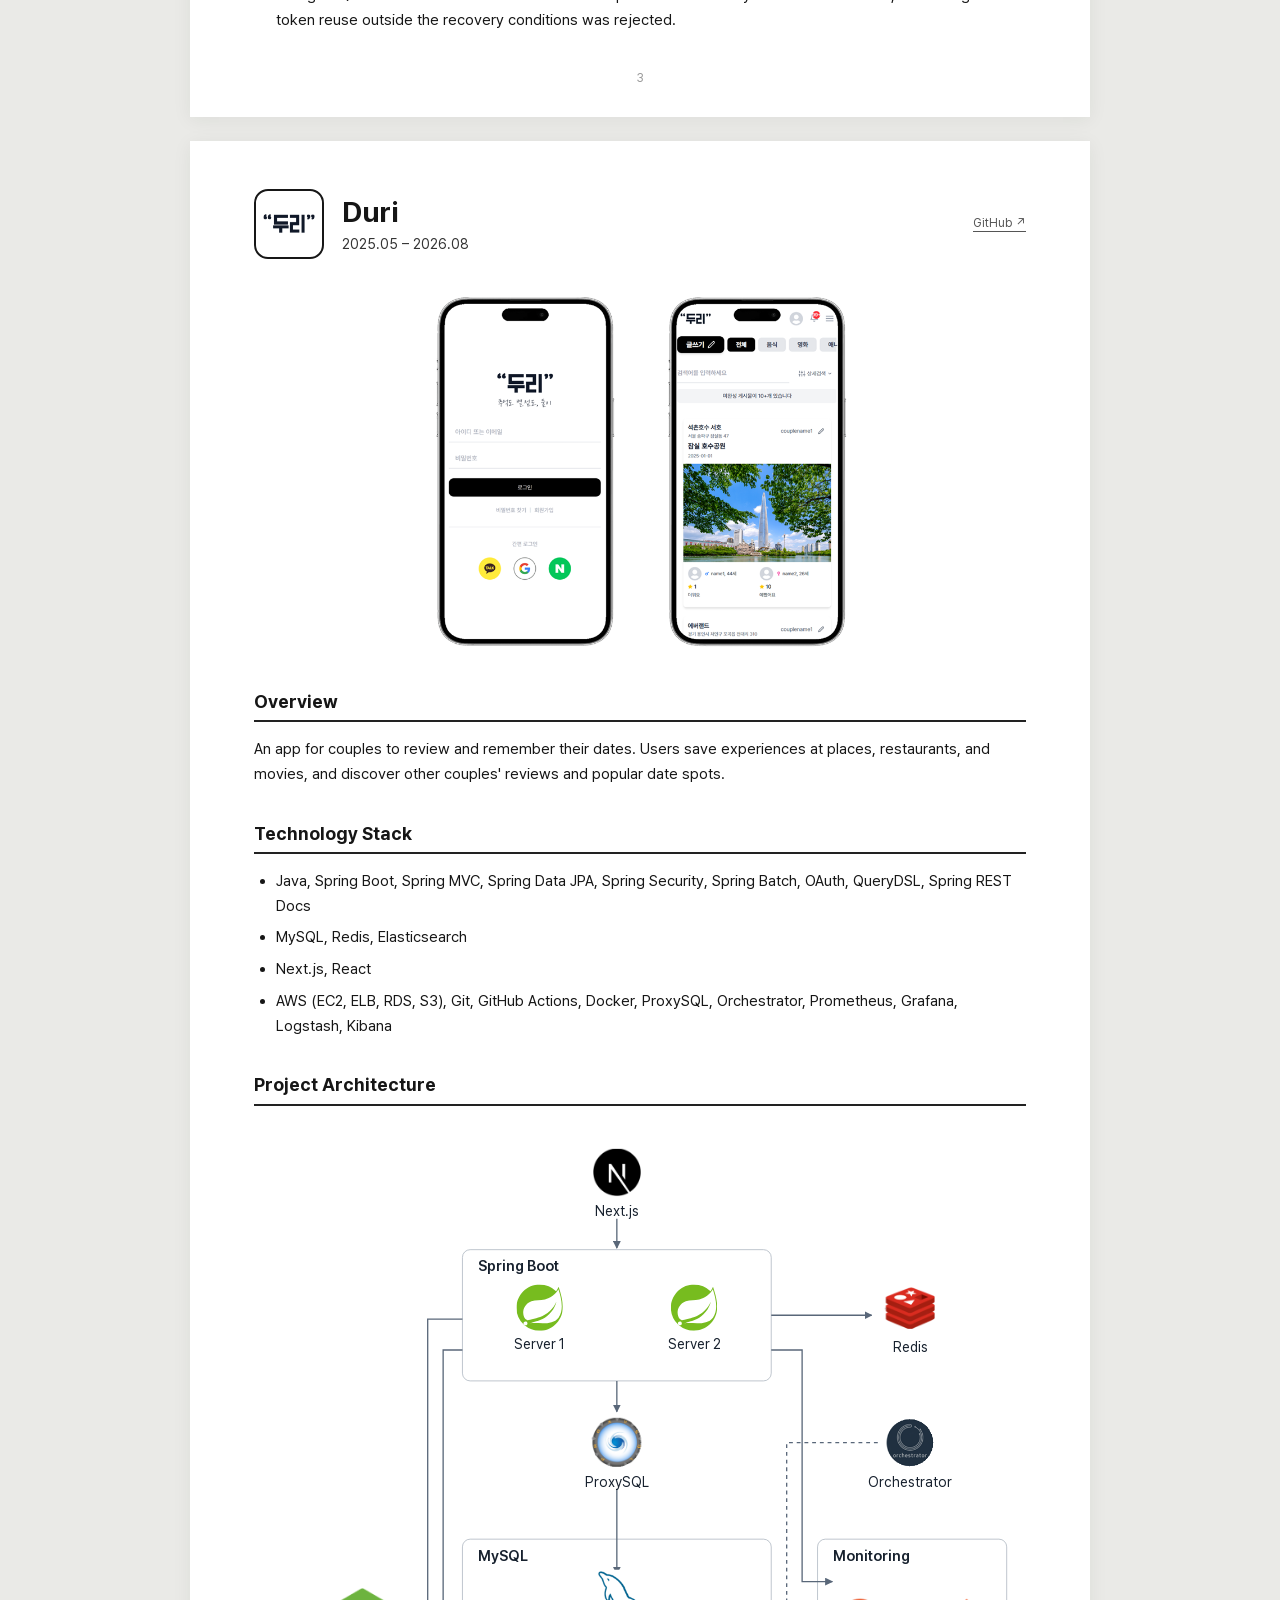
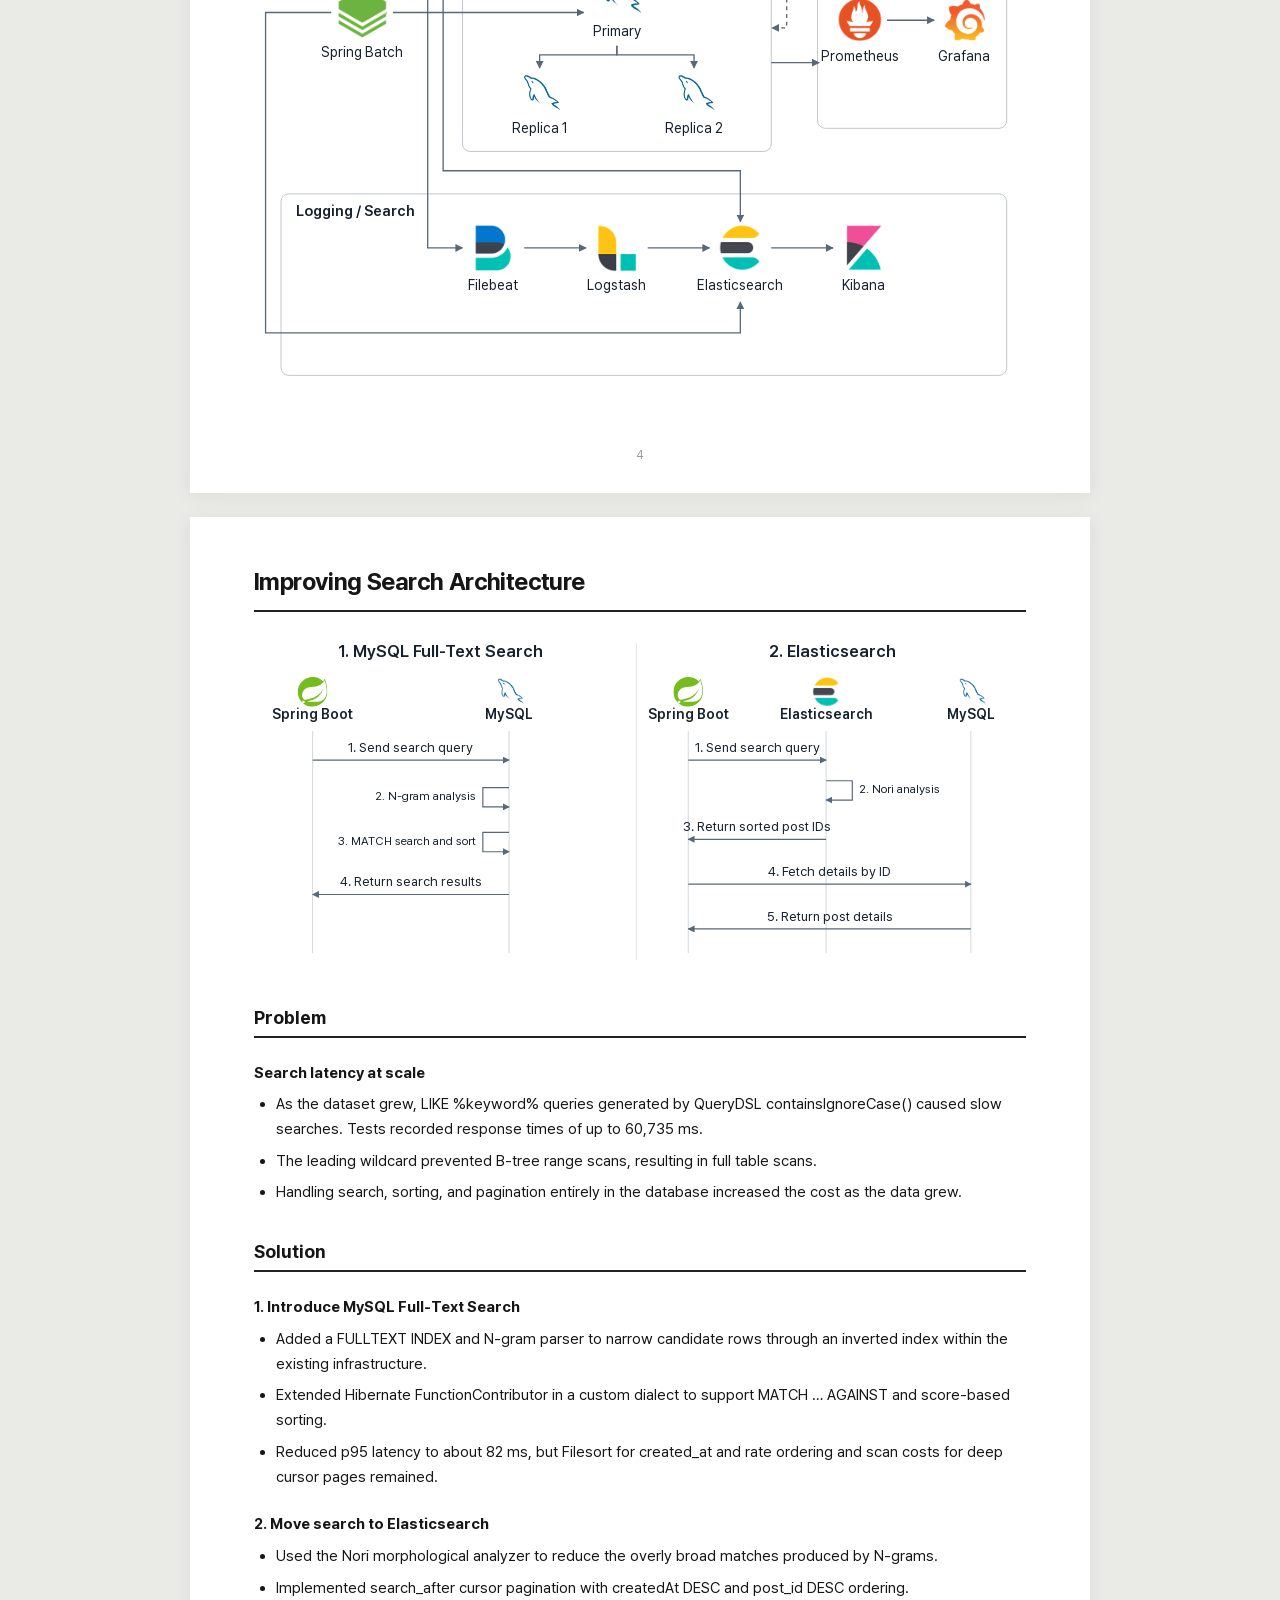
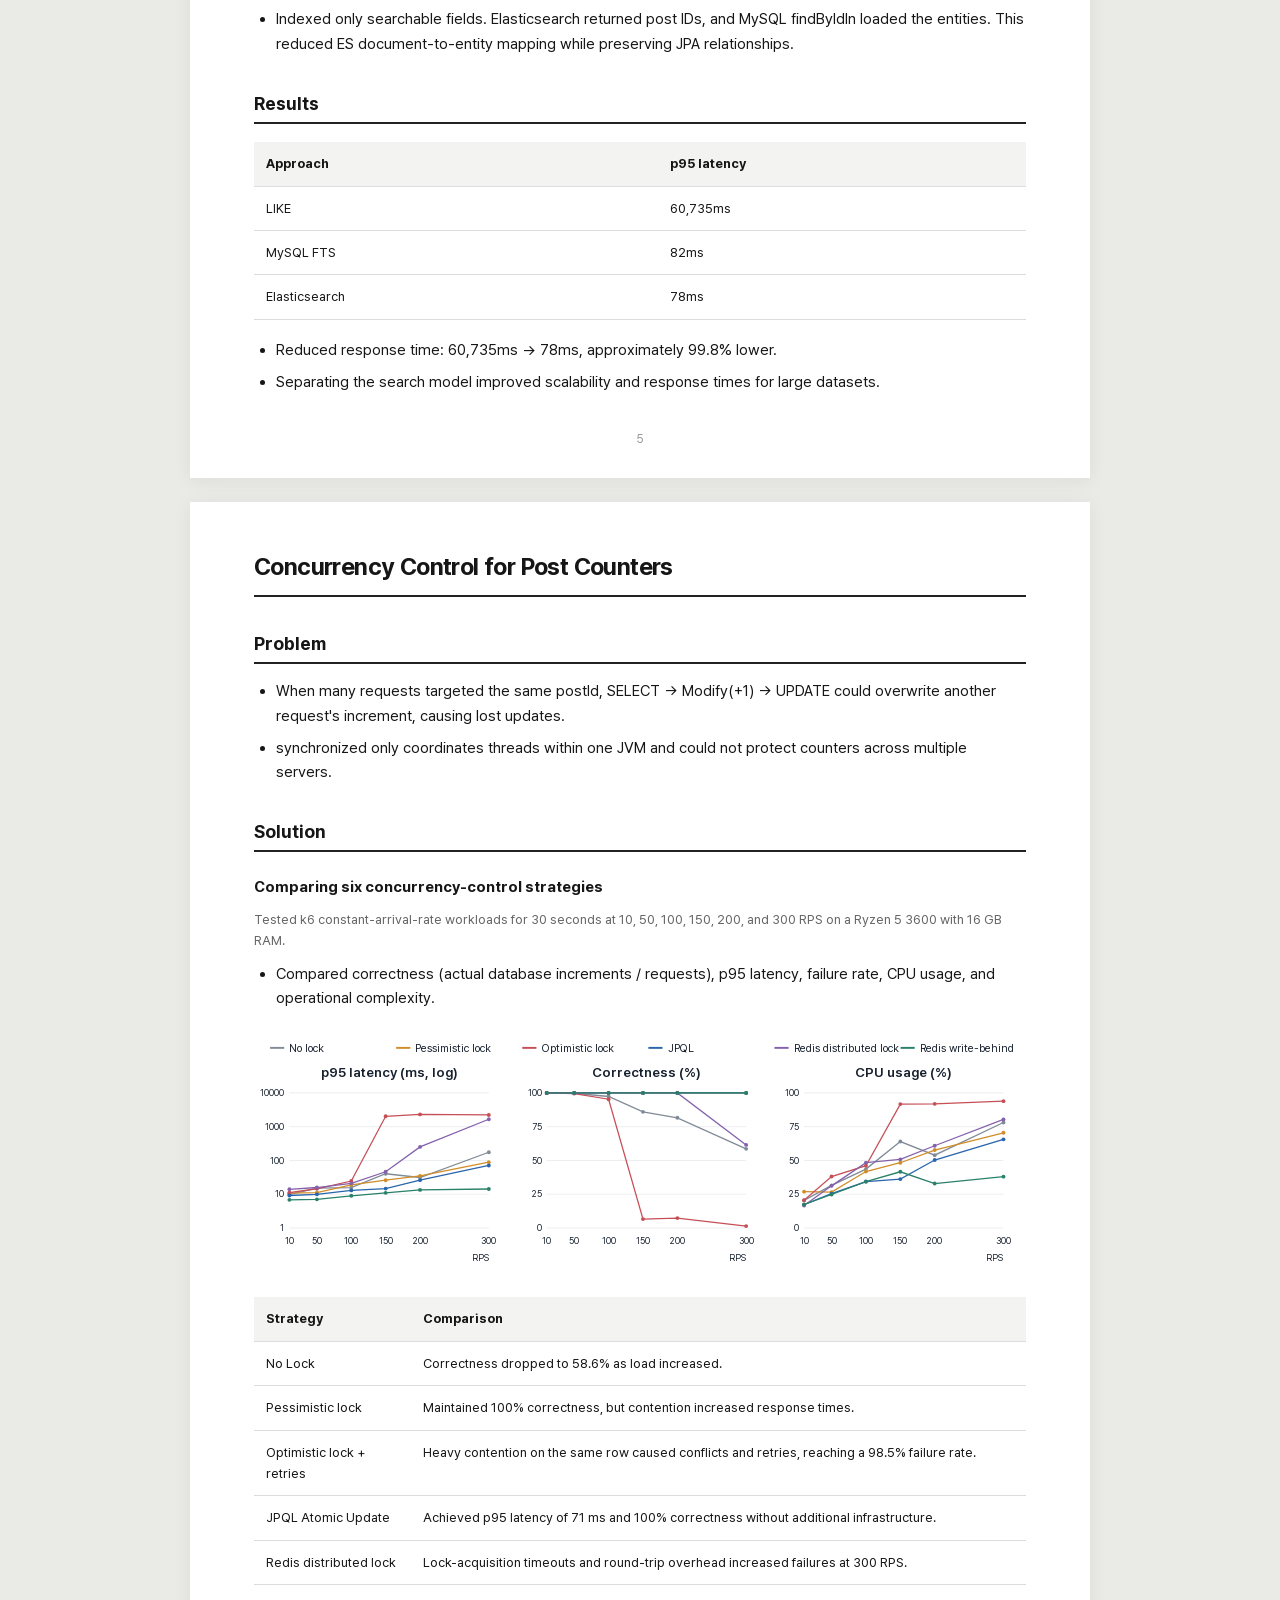
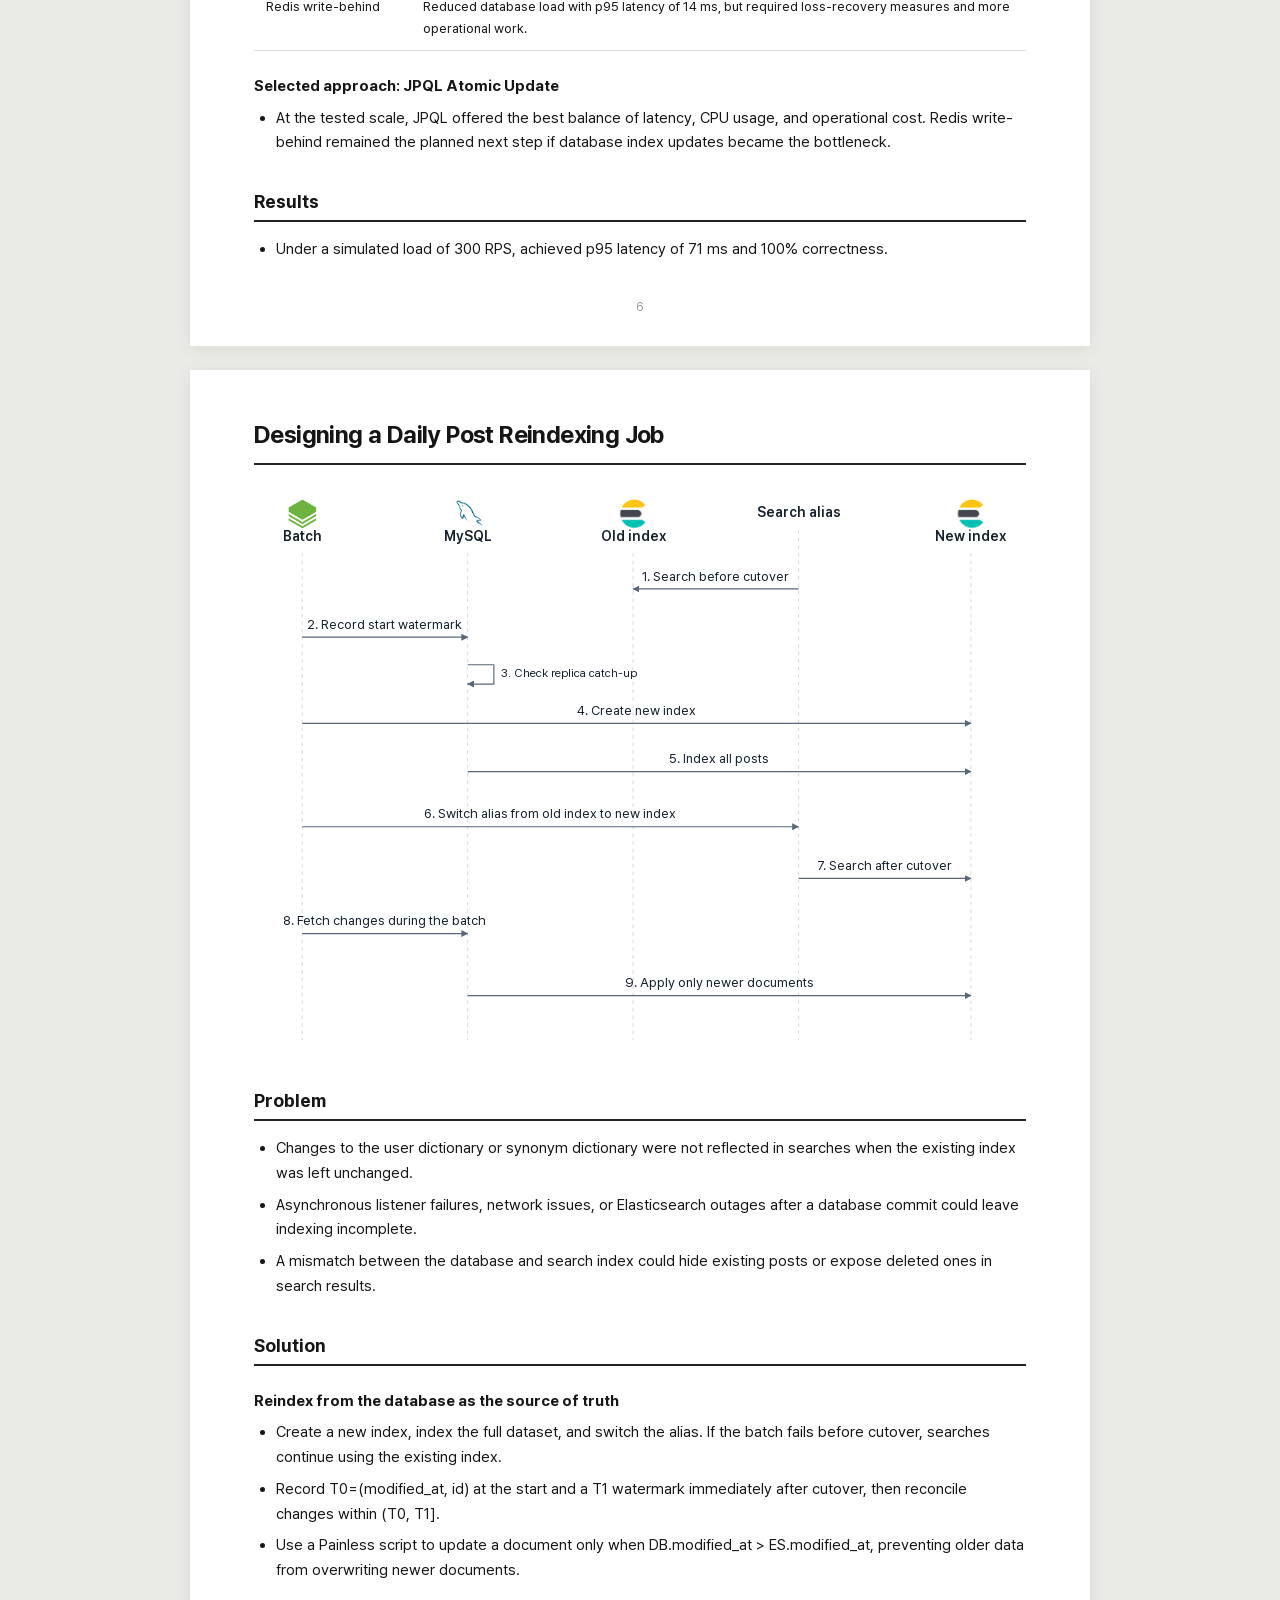
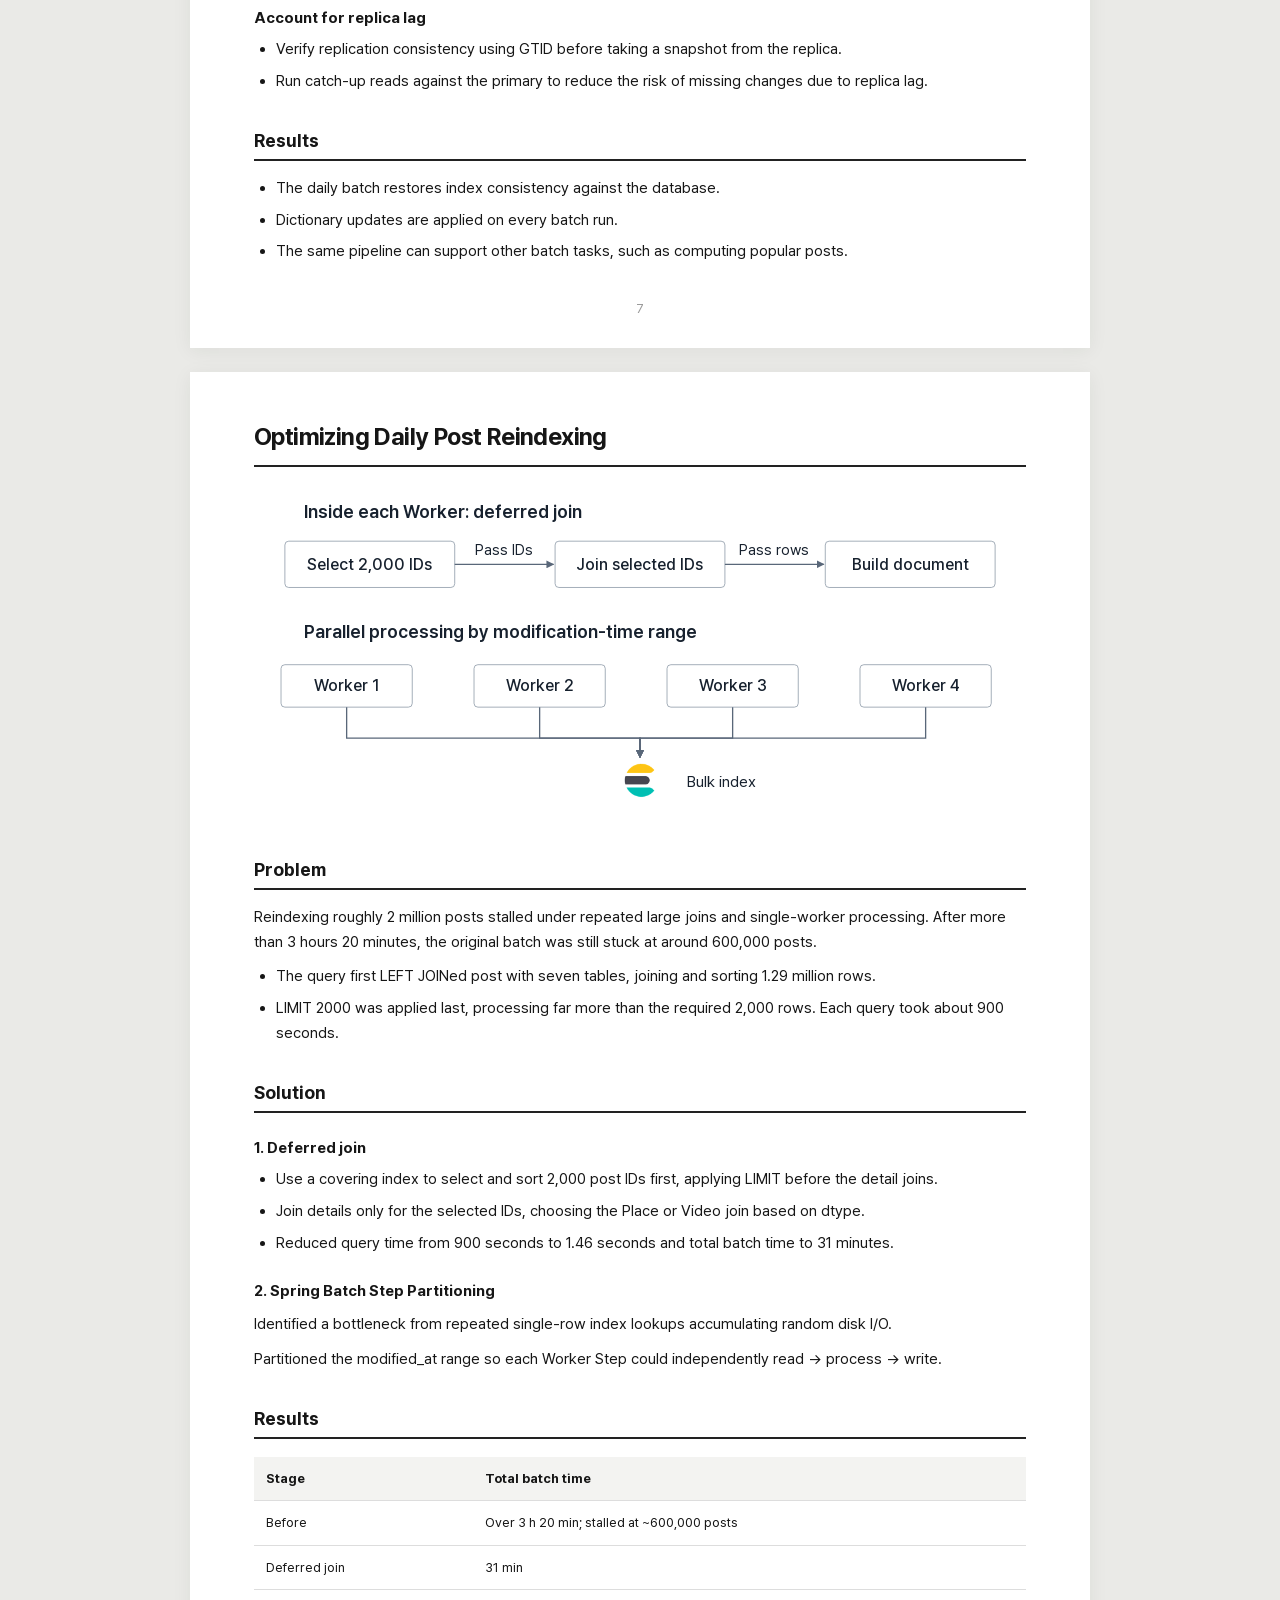
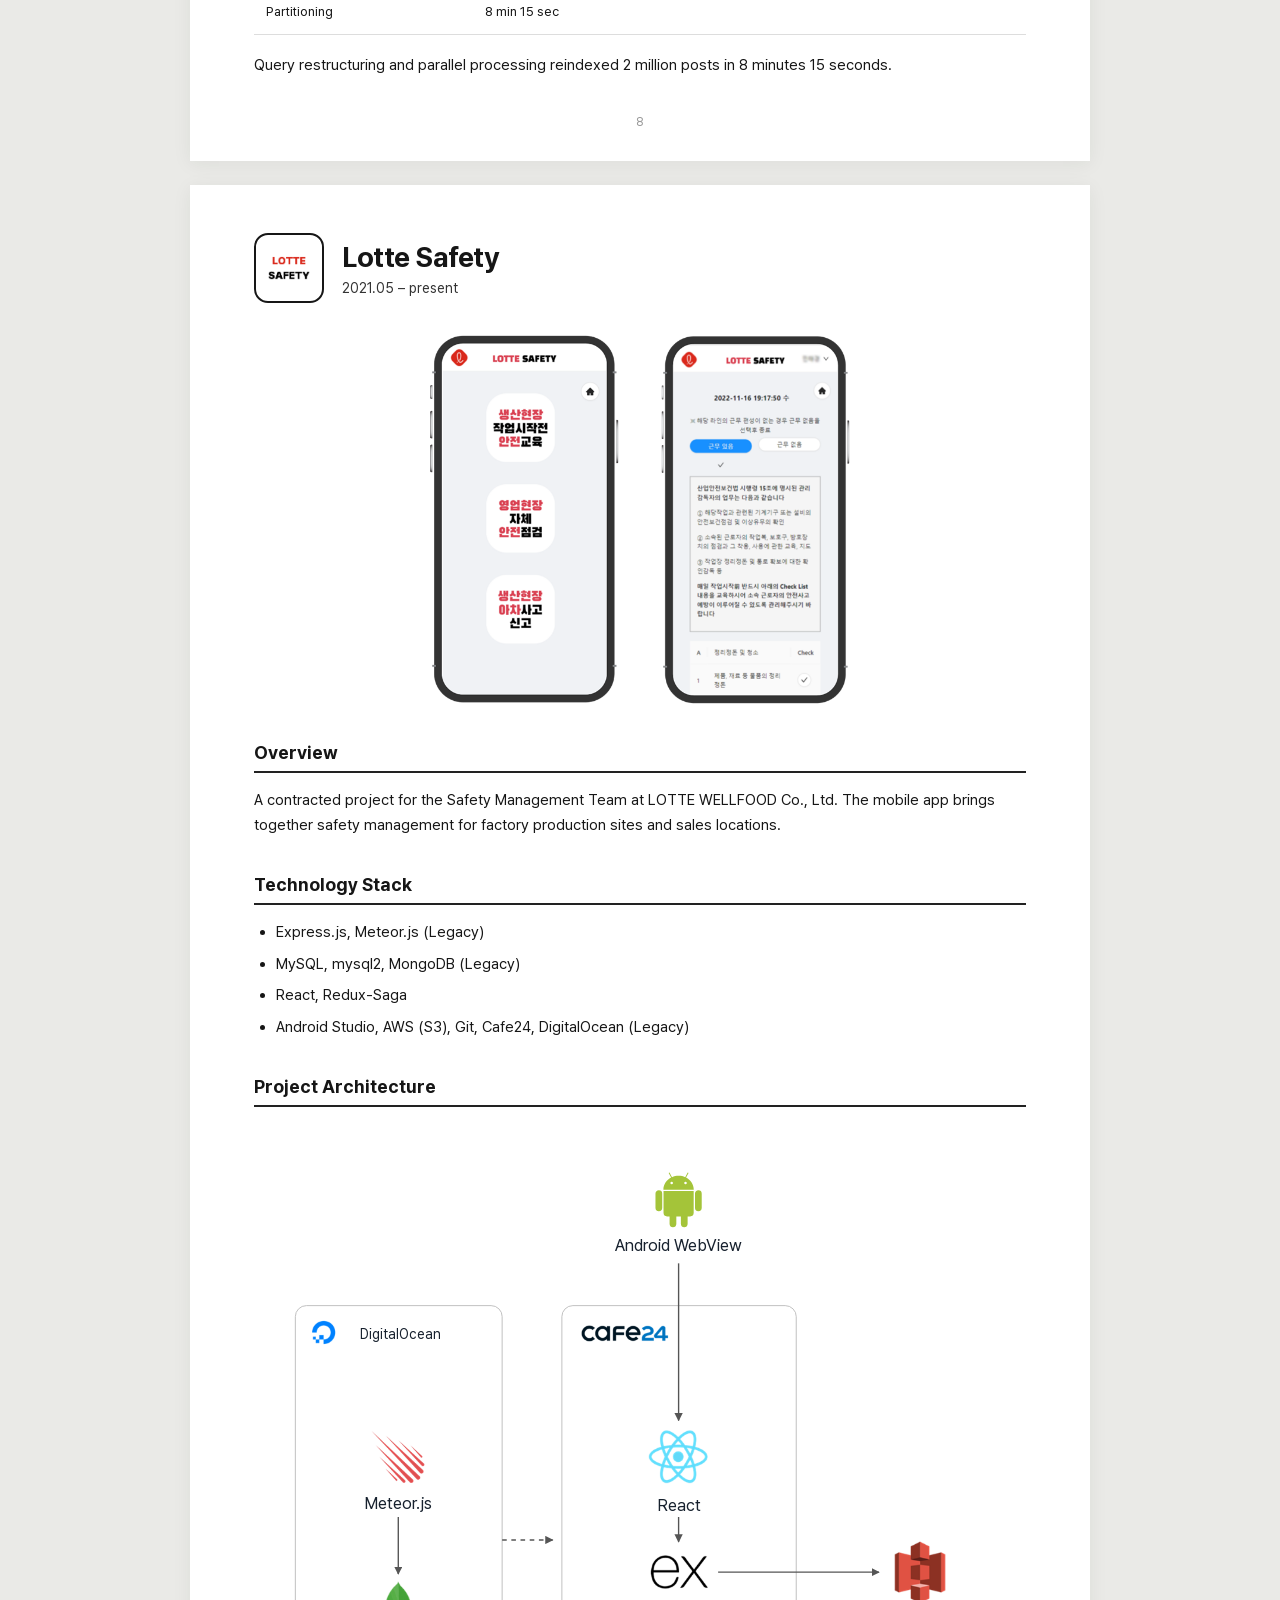
==== commit 08ffaf84: "style(portfolio): align flow labels and database captions" ====
--- a/en.html
+++ b/en.html
@@ -3,7 +3,7 @@
 <rect x="250" y="20" width="560" height="435" rx="16" fill="white" stroke="#bbb"/>
 <rect x="285" y="85" width="245" height="330" rx="12" fill="white" stroke="#bbb"/>
 <image x="275" y="35" width="45" height="45" href="[data-uri]"/><image x="386.0" y="92.0" width="38" height="38" href="[data-uri]"/><text x="405" y="151" text-anchor="middle" font-size="17" font-weight="500">EC2</text><image x="75" y="190" width="65" height="65" href="[data-uri]"/><text x="108" y="282" text-anchor="middle" font-size="20" font-weight="500">Flutter</text><g transform="translate(375 160)" fill="none" stroke="#219a77" stroke-width="4"><path d="M30 2L56 12v22c0 17-26 30-26 30S4 51 4 34V12z"/><path d="M18 32l9 9 16-20"/></g><text x="405" y="254" text-anchor="middle" font-size="20" font-weight="500">Caddy</text><image x="374" y="285" width="62" height="62" href="[data-uri]"/><text x="405" y="375" text-anchor="middle" font-size="20" font-weight="500">Spring Boot</text><image x="640" y="155" width="70" height="70" href="[data-uri]"/><text x="675" y="249" text-anchor="middle" font-size="18" font-weight="500">RDS PostgreSQL</text><image x="640.0" y="310.0" width="70" height="70" href="[data-uri]"/><text x="675" y="404" text-anchor="middle" font-size="20" font-weight="500">S3</text><image x="373.0" y="485.0" width="64" height="64" href="[data-uri]"/><text x="405" y="580" text-anchor="middle" font-size="19" font-weight="500">OpenAI Images API</text><path d="M156 222H365" stroke="#424242" stroke-width="1.4" fill="none" marker-end="url(#arrow)"/><path d="M405 264V281" stroke="#424242" stroke-width="1.4" fill="none" marker-end="url(#arrow)"/><path d="M451 315H568V202H632" stroke="#424242" stroke-width="1.4" fill="none" marker-end="url(#arrow)"/><path d="M451 332H635" stroke="#424242" stroke-width="1.4" fill="none" marker-end="url(#arrow)"/><path d="M405 382V476" stroke="#424242" stroke-width="1.4" fill="none" marker-end="url(#arrow)"/></svg></button></figure><div class="page-number">1</div></article></section><section class="sheet" id="page-2" data-label="Hi World, AI Concurrency / Consistency"><article class="web-body"><h1>AI Generation and Credit Consistency</h1>
-<figure class="diagram"><button class="visual" data-image="assets/en-pixel-worker.svg" aria-label="Enlarge final architecture"><svg xmlns="http://www.w3.org/2000/svg" viewBox="0 0 1180 800" role="img" aria-label="Event-driven AI generation and thread pools"><title>Event-driven AI generation and thread pools</title><defs><marker id="event-normal" viewBox="0 0 10 10" refX="9" refY="5" markerWidth="7" markerHeight="7" orient="auto"><path d="M0 0 10 5 0 10z" fill="#556576"/></marker><marker id="event-success" viewBox="0 0 10 10" refX="9" refY="5" markerWidth="7" markerHeight="7" orient="auto"><path d="M0 0 10 5 0 10z" fill="#27845b"/></marker><marker id="event-failure" viewBox="0 0 10 10" refX="9" refY="5" markerWidth="7" markerHeight="7" orient="auto"><path d="M0 0 10 5 0 10z" fill="#c34f4f"/></marker></defs><style>text{font-family:"Pretendard Variable",sans-serif}</style><rect width="1180" height="800" fill="white"/><image x="80" y="60" width="60" height="60" href="[data-uri]"/><text x="110" y="154" text-anchor="middle" font-size="20" fill="#17212e">AI Image Generation API</text><image x="360" y="60" width="60" height="60" href="[data-uri]"/><text x="390" y="154" text-anchor="middle" font-size="23" fill="#17212e">PostgreSQL</text><text x="390" y="184" text-anchor="middle" font-size="19" fill="#556576">Durable job queue</text><image x="640" y="60" width="60" height="60" href="[data-uri]"/><text x="670" y="154" text-anchor="middle" font-size="23" fill="#17212e">Dispatcher</text><text x="670" y="184" text-anchor="middle" font-size="19" fill="#556576"><tspan x="670" dy="0">LISTEN/NOTIFY</tspan><tspan x="670" dy="23">Recovery polling</tspan></text><path d="M148 90H352" fill="none" stroke="#556576" stroke-width="2" marker-end="url(#event-normal)"/><text x="250" y="70" text-anchor="middle" font-size="19" fill="#556576">Register job</text><path d="M428 90H632" fill="none" stroke="#556576" stroke-width="2" marker-end="url(#event-normal)"/><text x="530" y="70" text-anchor="middle" font-size="19" fill="#556576">Notify after commit</text><path d="M670 220V322" fill="none" stroke="#556576" stroke-width="2" marker-end="url(#event-normal)"/><text x="725" y="260" text-anchor="middle" font-size="19" fill="#556576">Dispatch job</text><image x="640" y="330" width="60" height="60" href="[data-uri]"/><text x="670" y="424" text-anchor="middle" font-size="23" fill="#17212e">Worker</text><text x="670" y="454" text-anchor="middle" font-size="19" fill="#556576">8 virtual threads</text><image x="300" y="330" width="60" height="60" href="[data-uri]"/><text x="330" y="424" text-anchor="middle" font-size="23" fill="#17212e">OpenAI API</text><image x="980" y="330" width="60" height="60" href="[data-uri]"/><text x="1010" y="424" text-anchor="middle" font-size="23" fill="#17212e">Postprocessing Worker</text><text x="1010" y="454" text-anchor="middle" font-size="19" fill="#556576">Platform threads / 2</text><path d="M632 342H368" fill="none" stroke="#556576" stroke-width="2" marker-end="url(#event-normal)"/><text x="500" y="322" text-anchor="middle" font-size="19" fill="#556576">Request image generation</text><path d="M368 378H632" fill="none" stroke="#556576" stroke-width="2" marker-end="url(#event-normal)"/><text x="500" y="410" text-anchor="middle" font-size="19" fill="#556576">Return image</text><path d="M972 378H708" fill="none" stroke="#556576" stroke-width="2" marker-end="url(#event-normal)"/><text x="820" y="405" text-anchor="middle" font-size="17" fill="#556576">Return result</text><path d="M670 478V550" fill="none" stroke="#556576" stroke-width="2"/><circle cx="670" cy="550" r="4" fill="#556576"/><path d="M670 550H470V572" fill="none" stroke="#27845b" stroke-width="2" marker-end="url(#event-success)"/><text x="560" y="530" text-anchor="middle" font-size="19" fill="#27845b">Save output on success</text><path d="M670 550H870V647" fill="none" stroke="#c34f4f" stroke-width="2" marker-end="url(#event-failure)"/><text x="780" y="530" text-anchor="middle" font-size="19" fill="#c34f4f">Record failure</text><image x="440" y="655" width="60" height="60" href="[data-uri]"/><text x="470" y="749" text-anchor="middle" font-size="23" fill="#17212e">Result and usage</text><image x="840" y="655" width="60" height="60" href="[data-uri]"/><text x="870" y="749" text-anchor="middle" font-size="23" fill="#17212e">Job status</text><image x="818.0" y="88.0" width="44" height="44" href="[data-uri]"/><image x="988" y="88" width="44" height="44" href="[data-uri]"/><text x="840" y="70" text-anchor="middle" font-size="17" fill="#556576">S3</text><text x="1010" y="70" text-anchor="middle" font-size="17" fill="#556576">PostgreSQL</text><text x="744" y="322" text-anchor="middle" font-size="17" fill="#556576">Save image</text><text x="925" y="155" text-anchor="middle" font-size="17" fill="#556576">Commit checkpoint</text><path d="M708 342H790V110H810" fill="none" stroke="#556576" stroke-width="2" marker-end="url(#event-normal)"/><path d="M870 110H980" fill="none" stroke="#556576" stroke-width="2" marker-end="url(#event-normal)"/><path d="M1010 140V322" fill="none" stroke="#556576" stroke-width="2" marker-end="url(#event-normal)"/><text x="1080" y="250" text-anchor="middle" font-size="16" fill="#556576">Postprocess</text><image x="448.0" y="578.0" width="44" height="44" href="[data-uri]"/><text x="420" y="607" text-anchor="middle" font-size="18" fill="#556576">S3</text><path d="M470 628V647" fill="none" stroke="#27845b" stroke-width="2" marker-end="url(#event-success)"/><text x="610" y="644" text-anchor="middle" font-size="17" fill="#27845b">Finalize result and usage</text></svg></button></figure>
+<figure class="diagram"><button class="visual" data-image="assets/en-pixel-worker.svg" aria-label="Enlarge final architecture"><svg xmlns="http://www.w3.org/2000/svg" viewBox="0 0 1180 820" role="img" aria-label="Event-driven AI generation and thread pools"><title>Event-driven AI generation and thread pools</title><defs><marker id="event-normal" viewBox="0 0 10 10" refX="9" refY="5" markerWidth="7" markerHeight="7" orient="auto"><path d="M0 0 10 5 0 10z" fill="#556576"/></marker><marker id="event-success" viewBox="0 0 10 10" refX="9" refY="5" markerWidth="7" markerHeight="7" orient="auto"><path d="M0 0 10 5 0 10z" fill="#27845b"/></marker><marker id="event-failure" viewBox="0 0 10 10" refX="9" refY="5" markerWidth="7" markerHeight="7" orient="auto"><path d="M0 0 10 5 0 10z" fill="#c34f4f"/></marker></defs><style>text{font-family:"Pretendard Variable",sans-serif}</style><rect width="1180" height="820" fill="white"/><image x="80" y="60" width="60" height="60" href="[data-uri]"/><text x="110" y="154" text-anchor="middle" font-size="20" fill="#17212e">AI Image Generation API</text><image x="360" y="60" width="60" height="60" href="[data-uri]"/><text x="390" y="154" text-anchor="middle" font-size="23" fill="#17212e">PostgreSQL</text><text x="390" y="184" text-anchor="middle" font-size="19" fill="#556576">Durable job queue</text><image x="640" y="60" width="60" height="60" href="[data-uri]"/><text x="670" y="154" text-anchor="middle" font-size="23" fill="#17212e">Dispatcher</text><text x="670" y="184" text-anchor="middle" font-size="19" fill="#556576"><tspan x="670" dy="0">LISTEN/NOTIFY</tspan><tspan x="670" dy="23">Recovery polling</tspan></text><path d="M148 90H352" fill="none" stroke="#556576" stroke-width="2" marker-end="url(#event-normal)"/><text x="250" y="70" text-anchor="middle" font-size="19" fill="#556576">Register job</text><path d="M428 90H632" fill="none" stroke="#556576" stroke-width="2" marker-end="url(#event-normal)"/><text x="530" y="70" text-anchor="middle" font-size="19" fill="#556576">Notify after commit</text><path d="M670 220V322" fill="none" stroke="#556576" stroke-width="2" marker-end="url(#event-normal)"/><text x="652" y="260" text-anchor="end" font-size="19" fill="#556576">Dispatch job</text><image x="640" y="330" width="60" height="60" href="[data-uri]"/><text x="670" y="424" text-anchor="middle" font-size="23" fill="#17212e">Worker</text><text x="670" y="454" text-anchor="middle" font-size="19" fill="#556576">8 virtual threads</text><image x="300" y="330" width="60" height="60" href="[data-uri]"/><text x="330" y="424" text-anchor="middle" font-size="23" fill="#17212e">OpenAI API</text><image x="980" y="330" width="60" height="60" href="[data-uri]"/><text x="1010" y="424" text-anchor="middle" font-size="23" fill="#17212e">Postprocessing Worker</text><text x="1010" y="454" text-anchor="middle" font-size="19" fill="#556576">Platform threads / 2</text><path d="M632 342H368" fill="none" stroke="#556576" stroke-width="2" marker-end="url(#event-normal)"/><text x="500" y="322" text-anchor="middle" font-size="19" fill="#556576">Request image generation</text><path d="M368 378H632" fill="none" stroke="#556576" stroke-width="2" marker-end="url(#event-normal)"/><text x="500" y="410" text-anchor="middle" font-size="19" fill="#556576">Return image</text><path d="M972 378H708" fill="none" stroke="#556576" stroke-width="2" marker-end="url(#event-normal)"/><text x="820" y="405" text-anchor="middle" font-size="17" fill="#556576">Return result</text><path d="M670 478V550" fill="none" stroke="#556576" stroke-width="2"/><circle cx="670" cy="550" r="4" fill="#556576"/><path d="M670 550H470V572" fill="none" stroke="#27845b" stroke-width="2" marker-end="url(#event-success)"/><text x="560" y="530" text-anchor="middle" font-size="19" fill="#27845b">Save output on success</text><path d="M670 550H870V647" fill="none" stroke="#c34f4f" stroke-width="2" marker-end="url(#event-failure)"/><text x="780" y="530" text-anchor="middle" font-size="19" fill="#c34f4f">Record failure</text><image x="440" y="655" width="60" height="60" href="[data-uri]"/><text x="470" y="749" text-anchor="middle" font-size="23" fill="#17212e">PostgreSQL</text><text x="470" y="779" text-anchor="middle" font-size="19" fill="#556576">Result and usage</text><image x="840" y="655" width="60" height="60" href="[data-uri]"/><text x="870" y="749" text-anchor="middle" font-size="23" fill="#17212e">PostgreSQL</text><text x="870" y="779" text-anchor="middle" font-size="19" fill="#556576">Job status</text><image x="818.0" y="88.0" width="44" height="44" href="[data-uri]"/><image x="988" y="88" width="44" height="44" href="[data-uri]"/><text x="840" y="70" text-anchor="middle" font-size="17" fill="#556576">S3</text><text x="1010" y="70" text-anchor="middle" font-size="17" fill="#556576">PostgreSQL</text><text x="808" y="250" text-anchor="start" font-size="17" fill="#556576">Save image</text><text x="925" y="155" text-anchor="middle" font-size="17" fill="#556576">Commit checkpoint</text><path d="M708 342H790V110H810" fill="none" stroke="#556576" stroke-width="2" marker-end="url(#event-normal)"/><path d="M870 110H980" fill="none" stroke="#556576" stroke-width="2" marker-end="url(#event-normal)"/><path d="M1010 140V322" fill="none" stroke="#556576" stroke-width="2" marker-end="url(#event-normal)"/><text x="1026" y="250" text-anchor="start" font-size="19" fill="#556576">Postprocess</text><image x="448.0" y="578.0" width="44" height="44" href="[data-uri]"/><text x="420" y="607" text-anchor="middle" font-size="18" fill="#556576">S3</text><path d="M470 628V647" fill="none" stroke="#27845b" stroke-width="2" marker-end="url(#event-success)"/><text x="610" y="644" text-anchor="middle" font-size="17" fill="#27845b">Finalize result and usage</text></svg></button></figure>
 <h2>Problem</h2>
 <ul><li>Completing the same four AI generation jobs took 84.57 seconds. Requests were persisted in the database, but one scheduler handled external API waits through completion, forcing each job to wait for the previous one.</li><li>Requests from different users were serialized, and increasing the scheduler pool did not parallelize the same scheduled task. Separating execution also required protection against duplicate result persistence and credit consumption.</li></ul>
 <h2>Solution</h2>
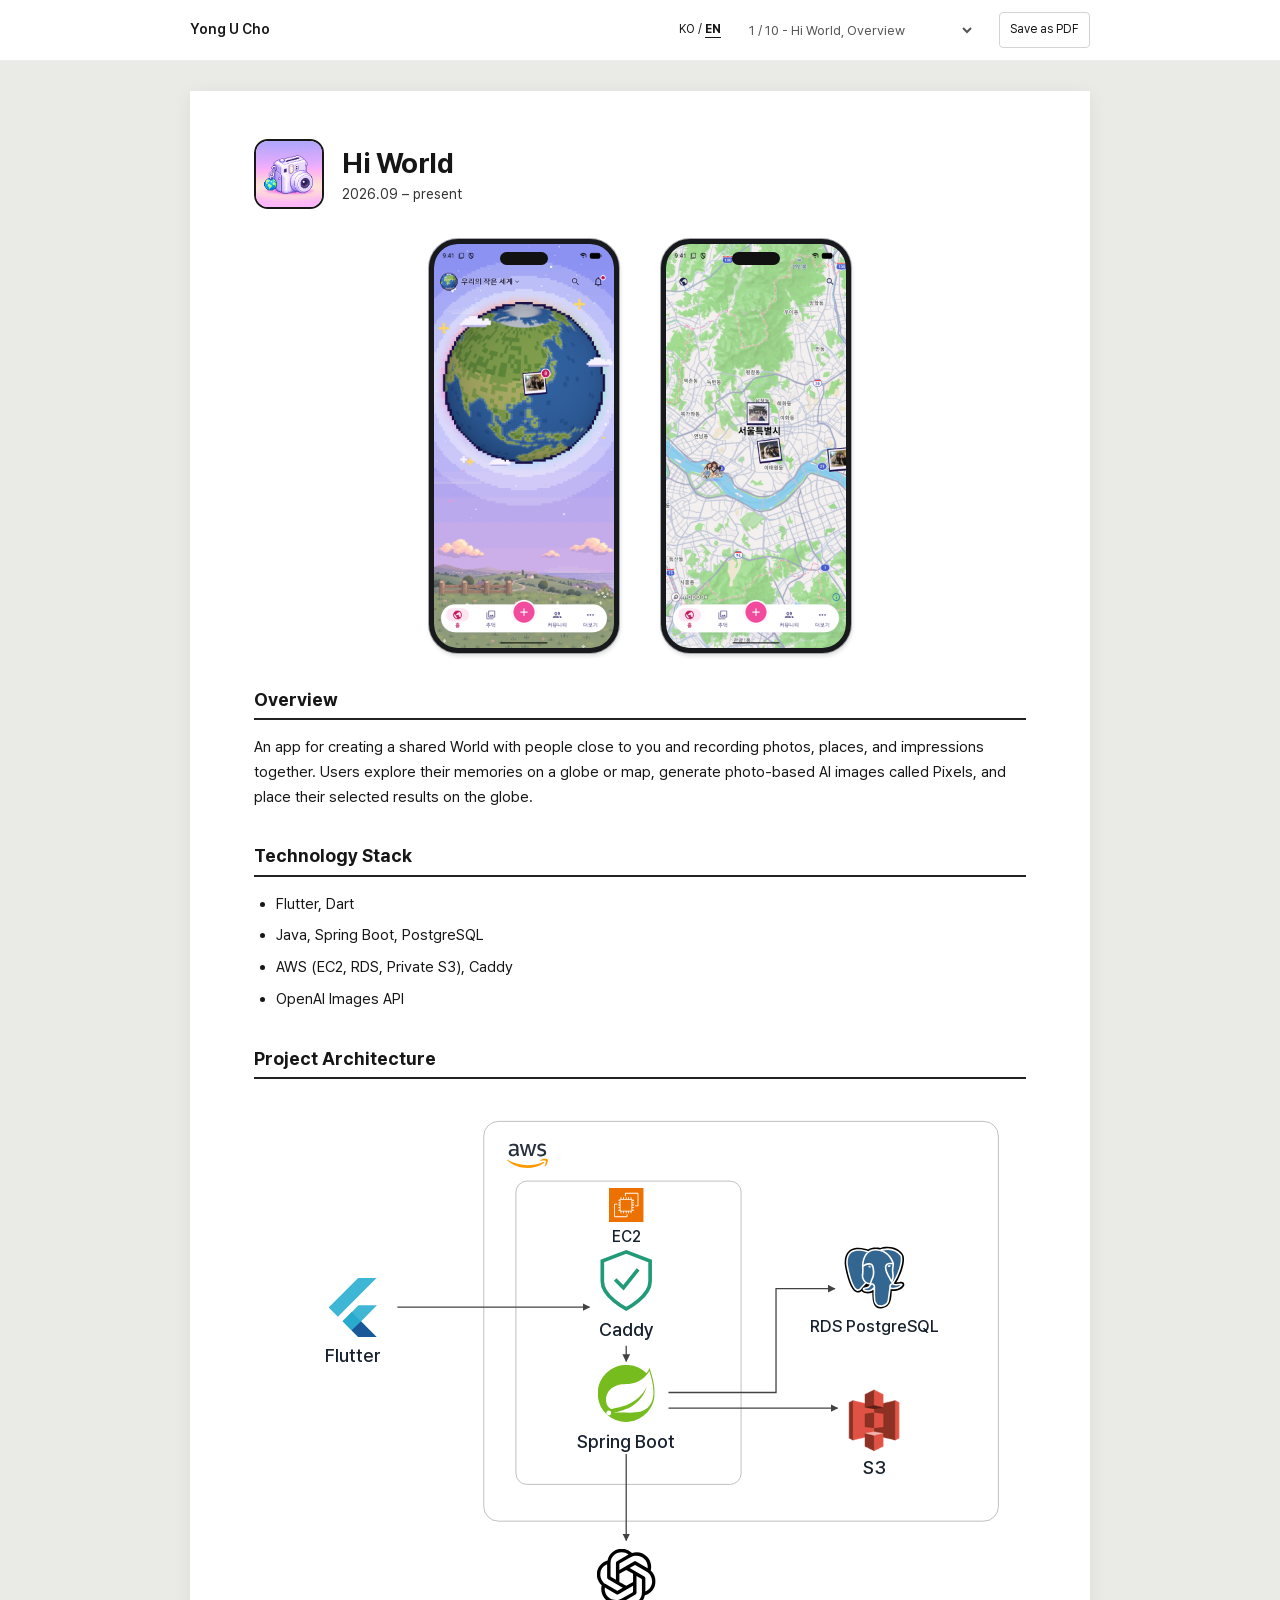
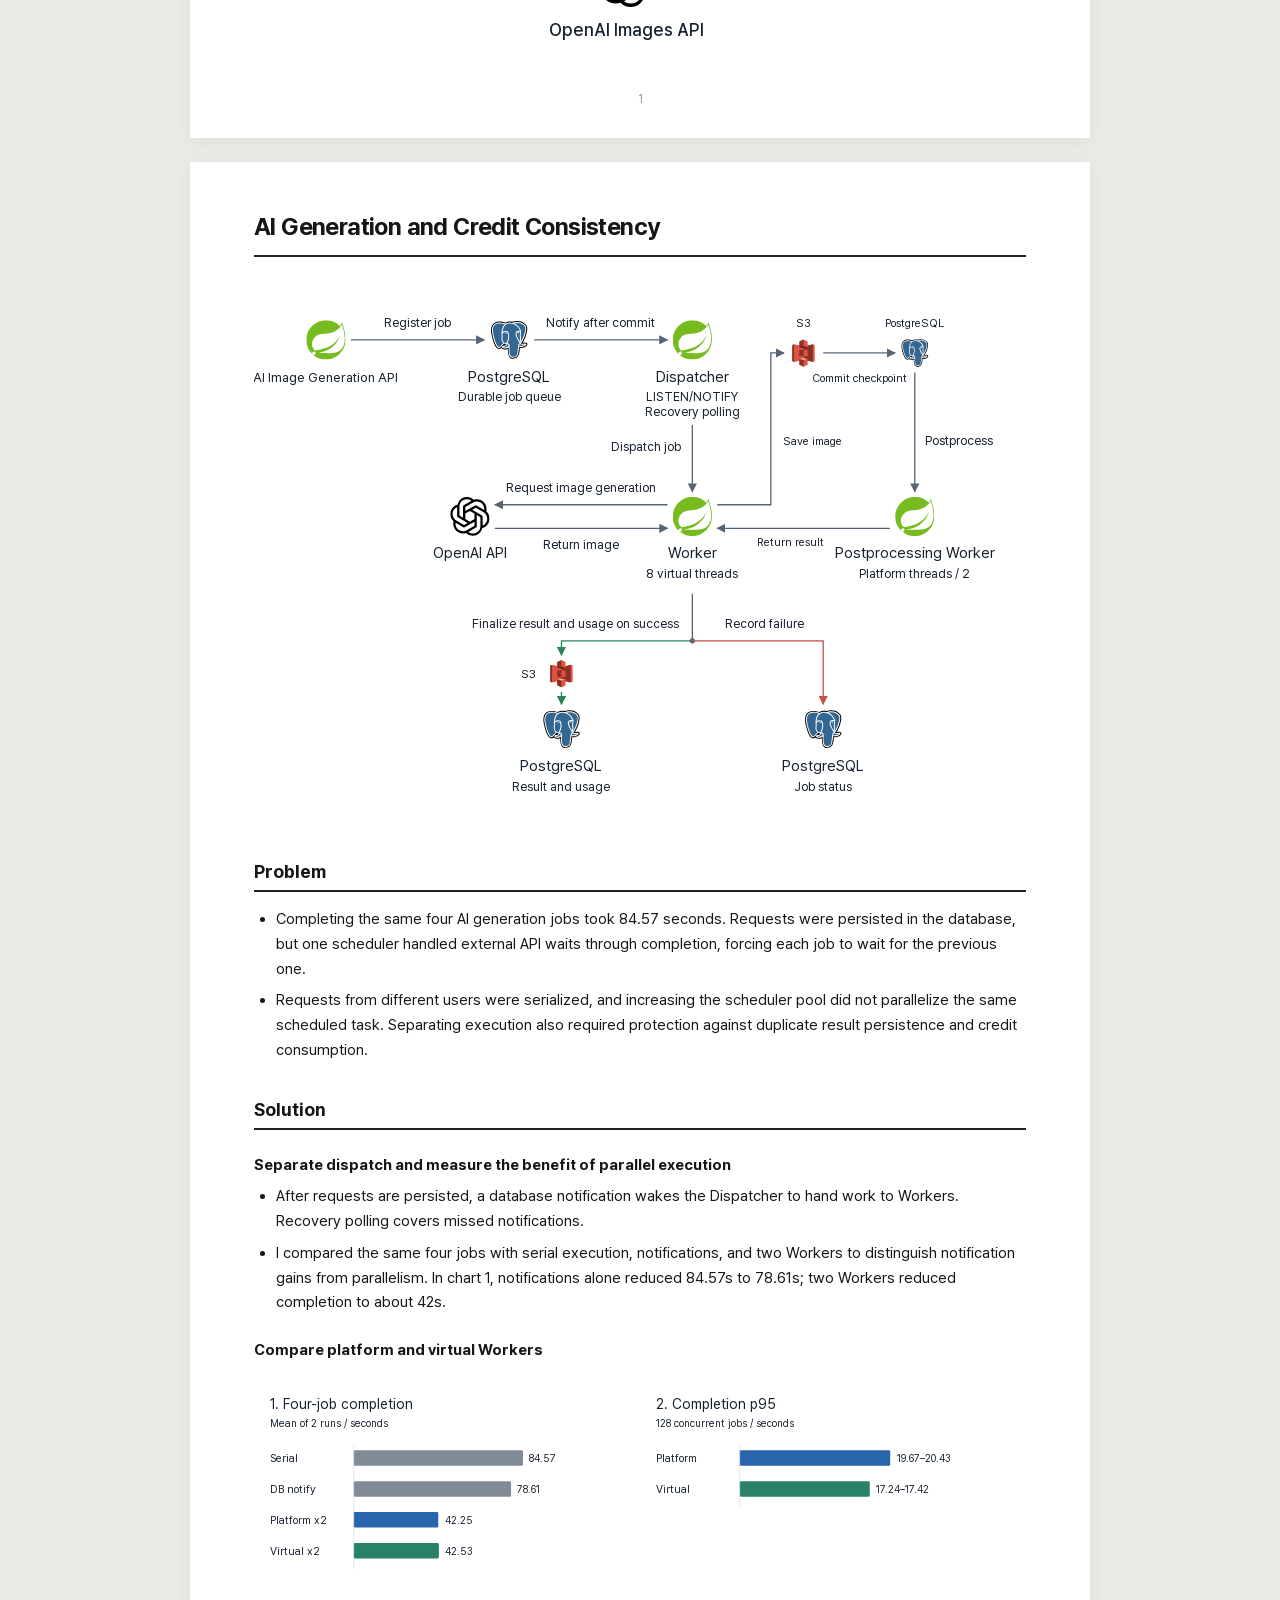
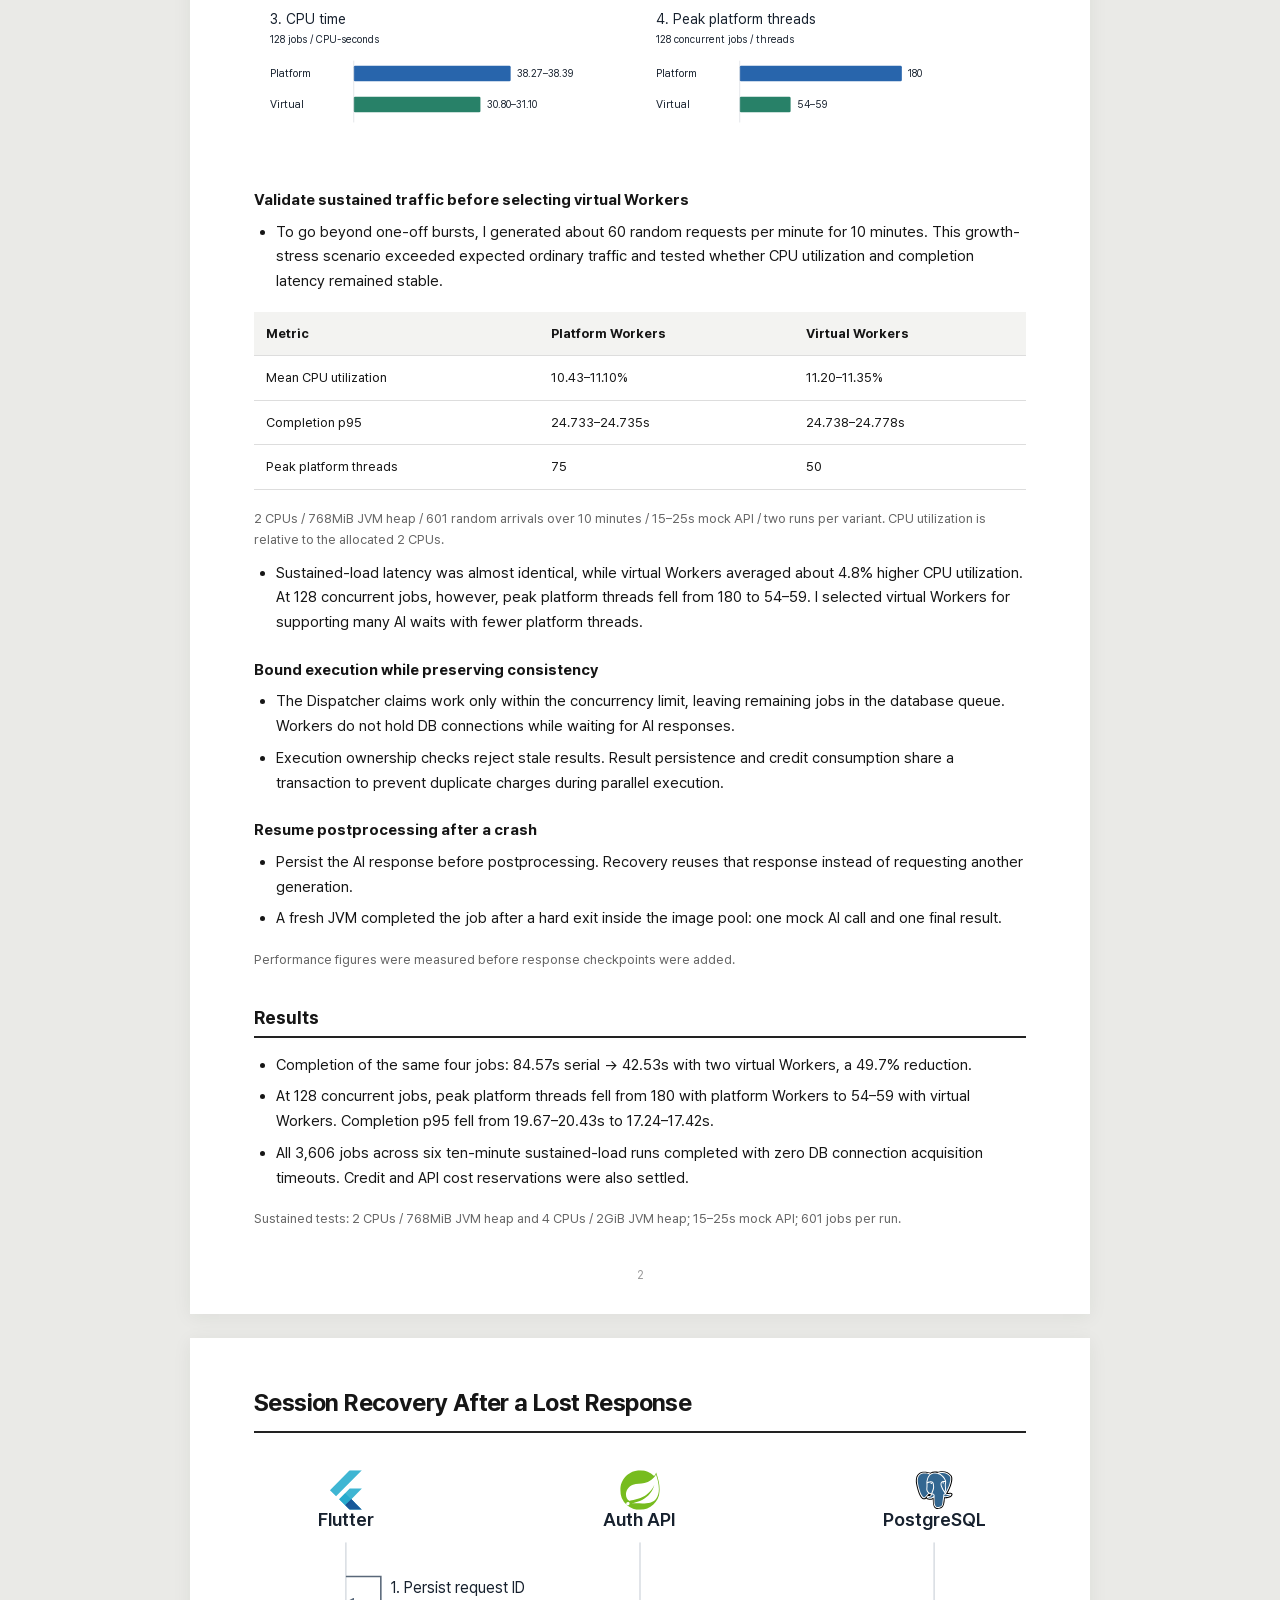
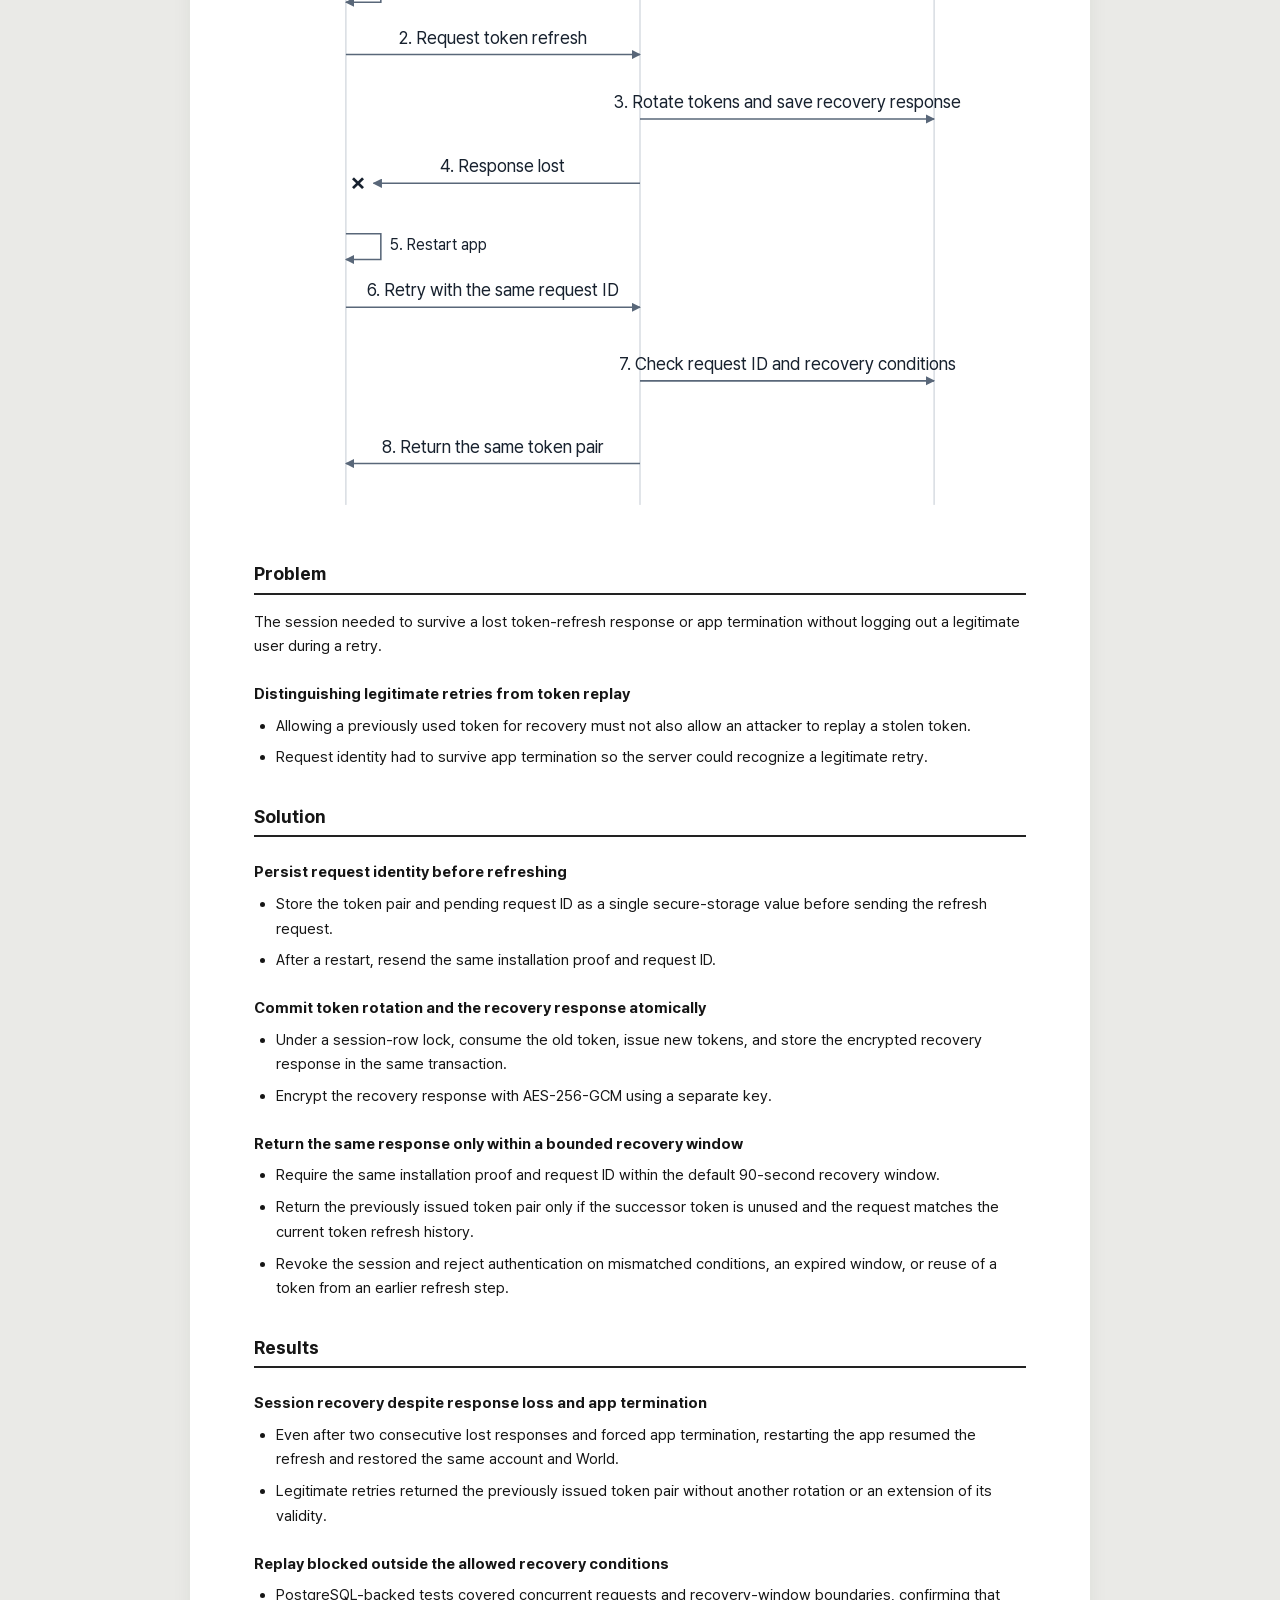
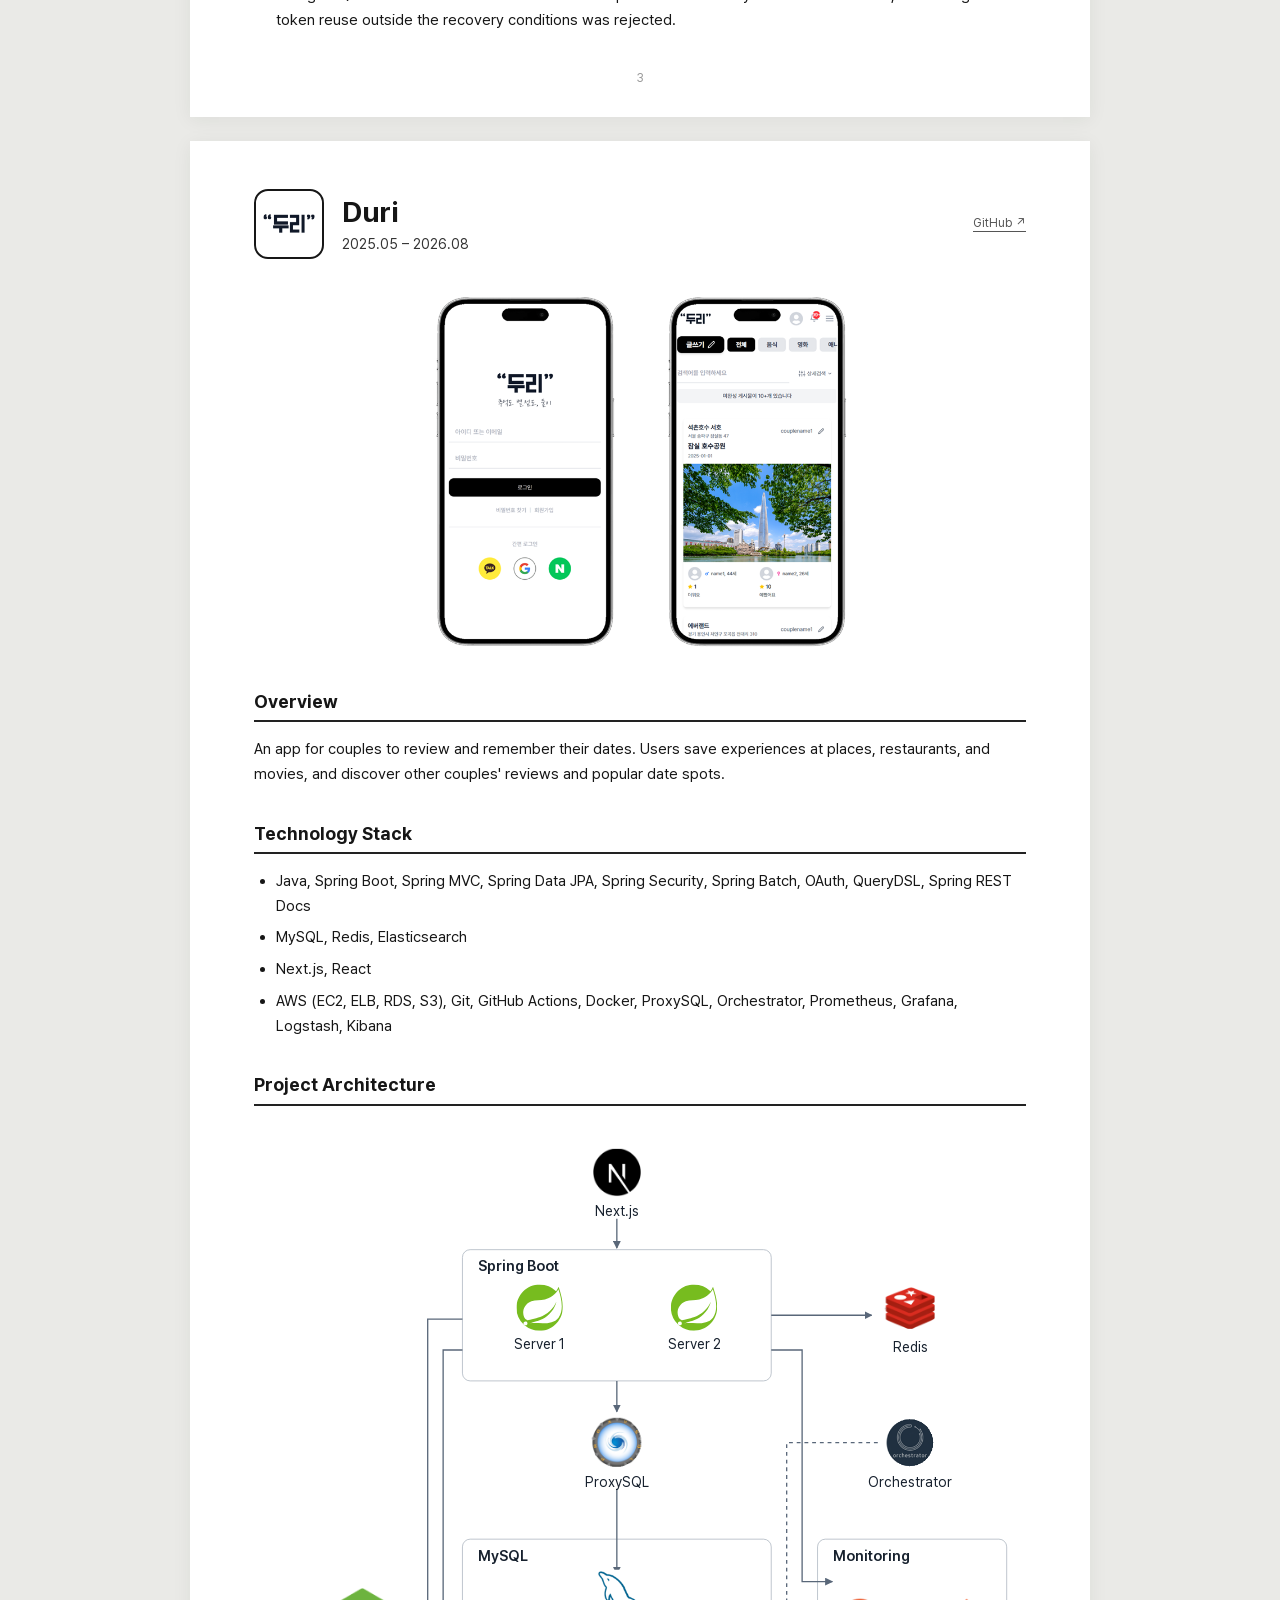
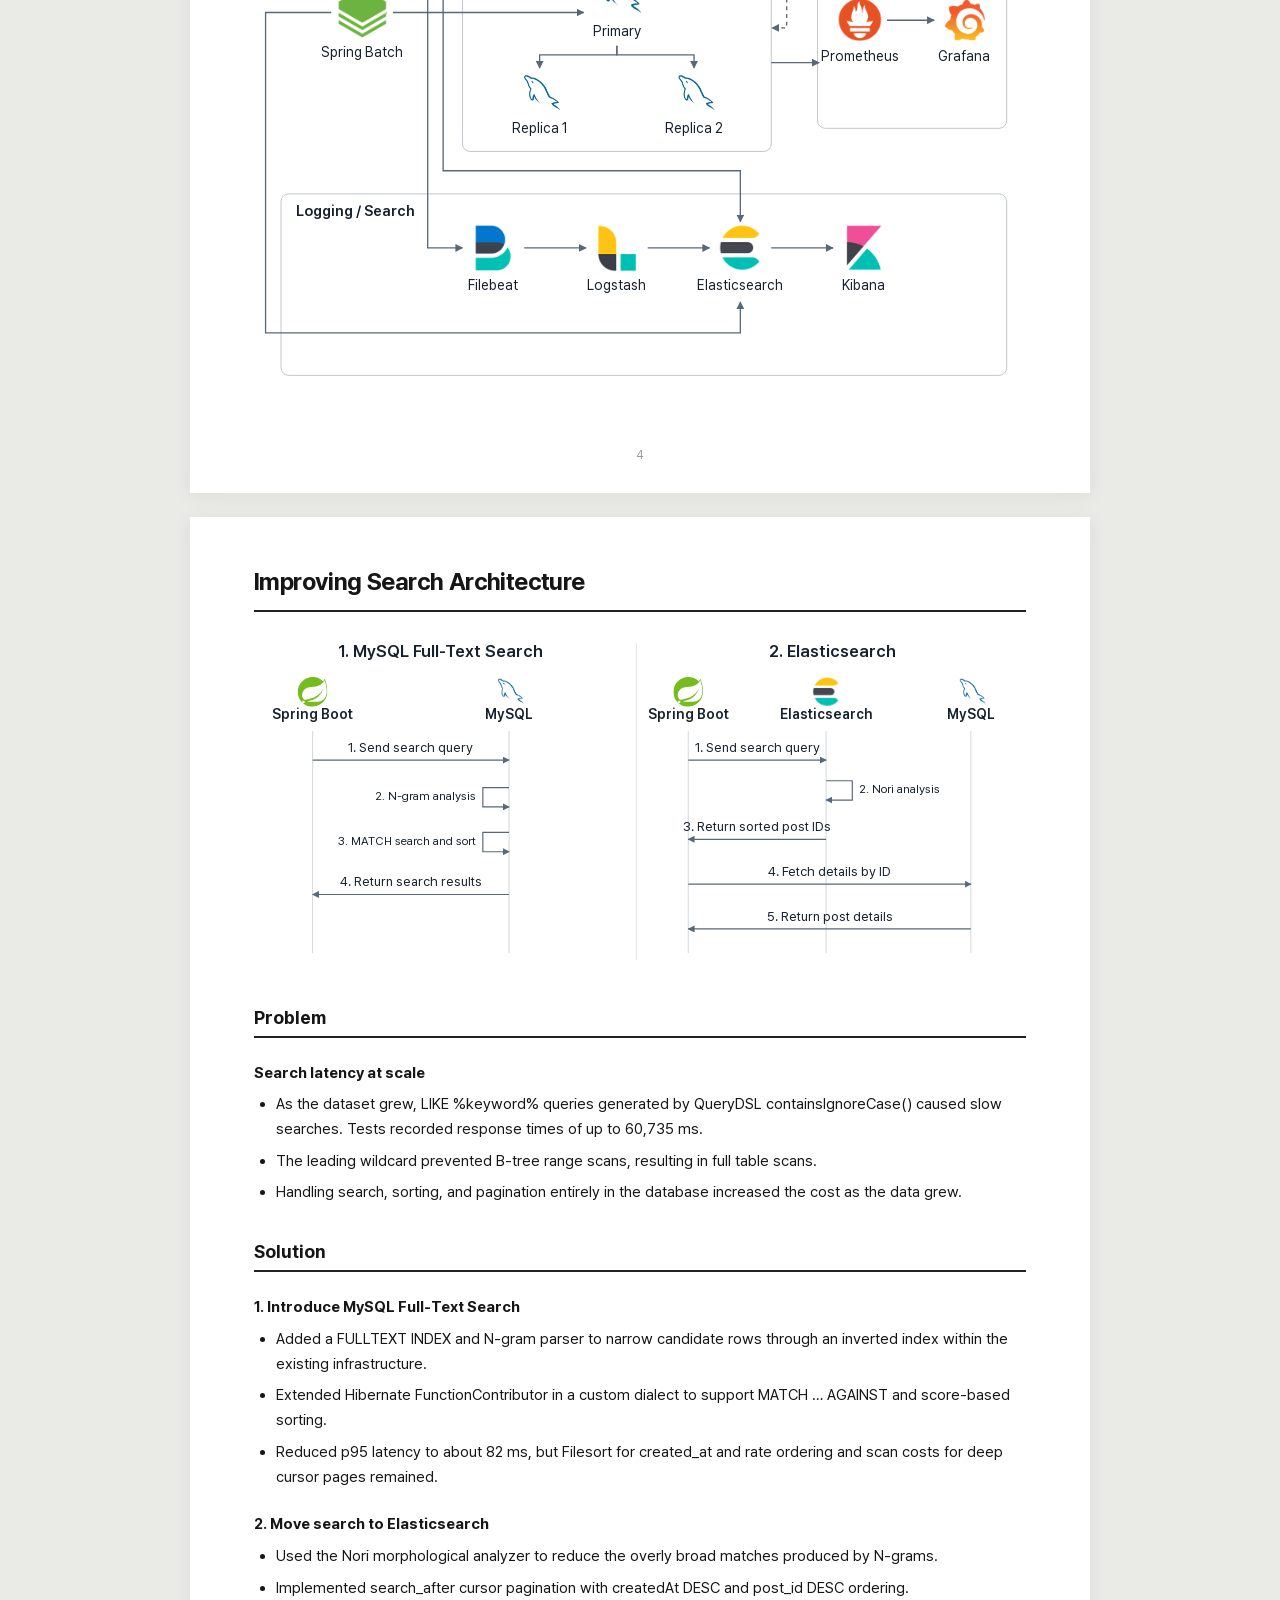
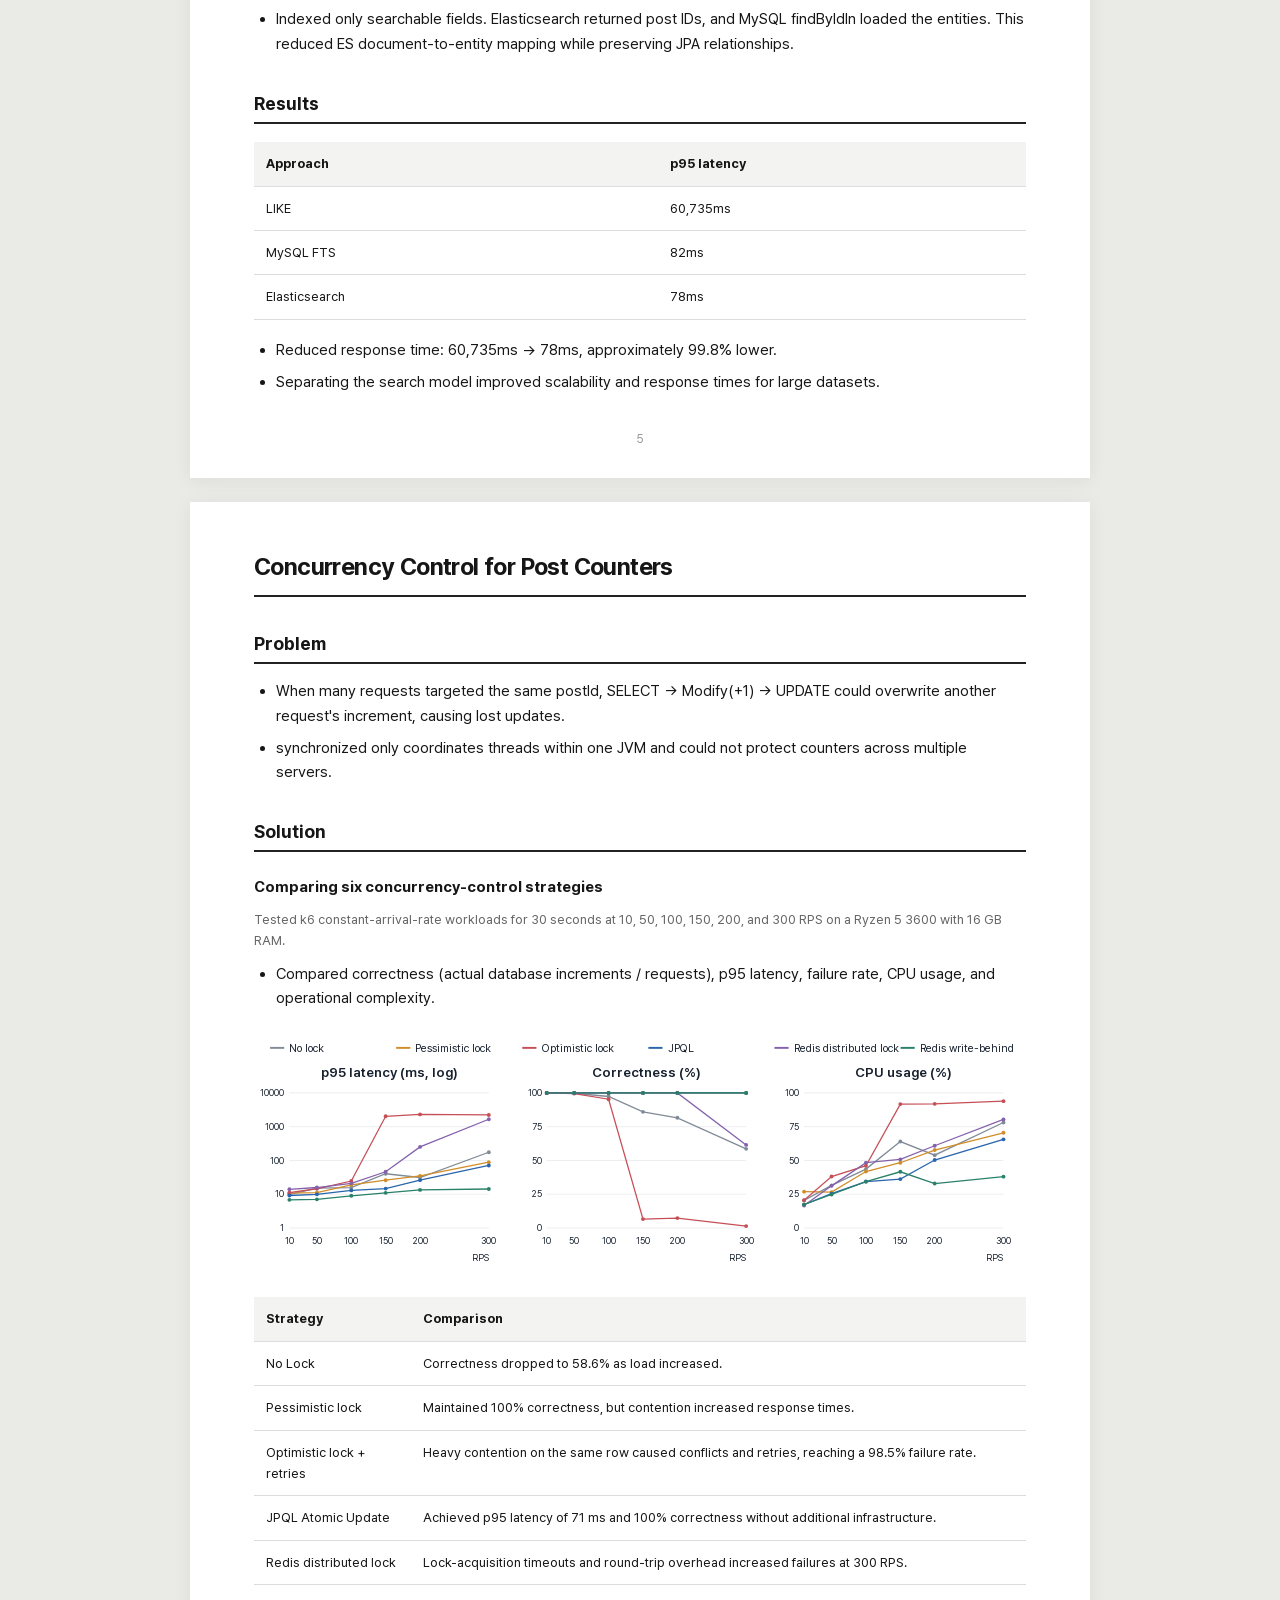
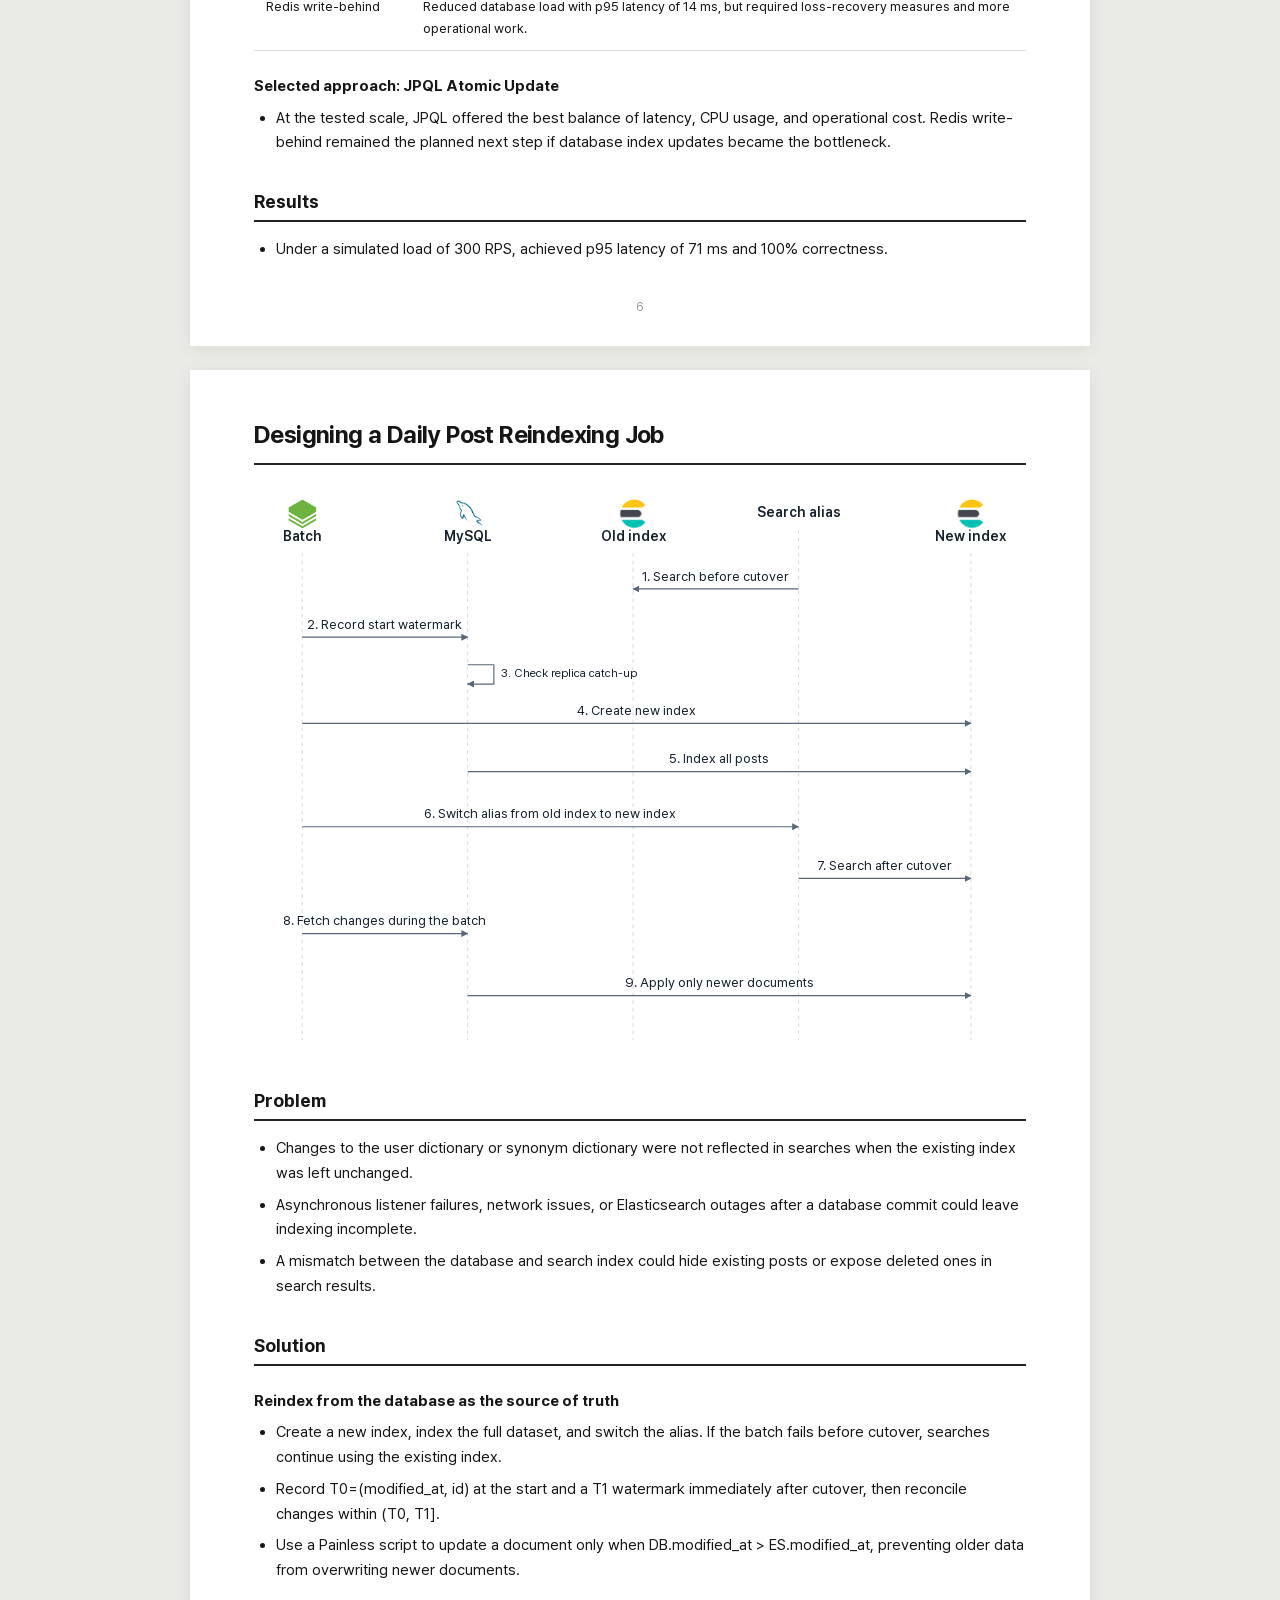
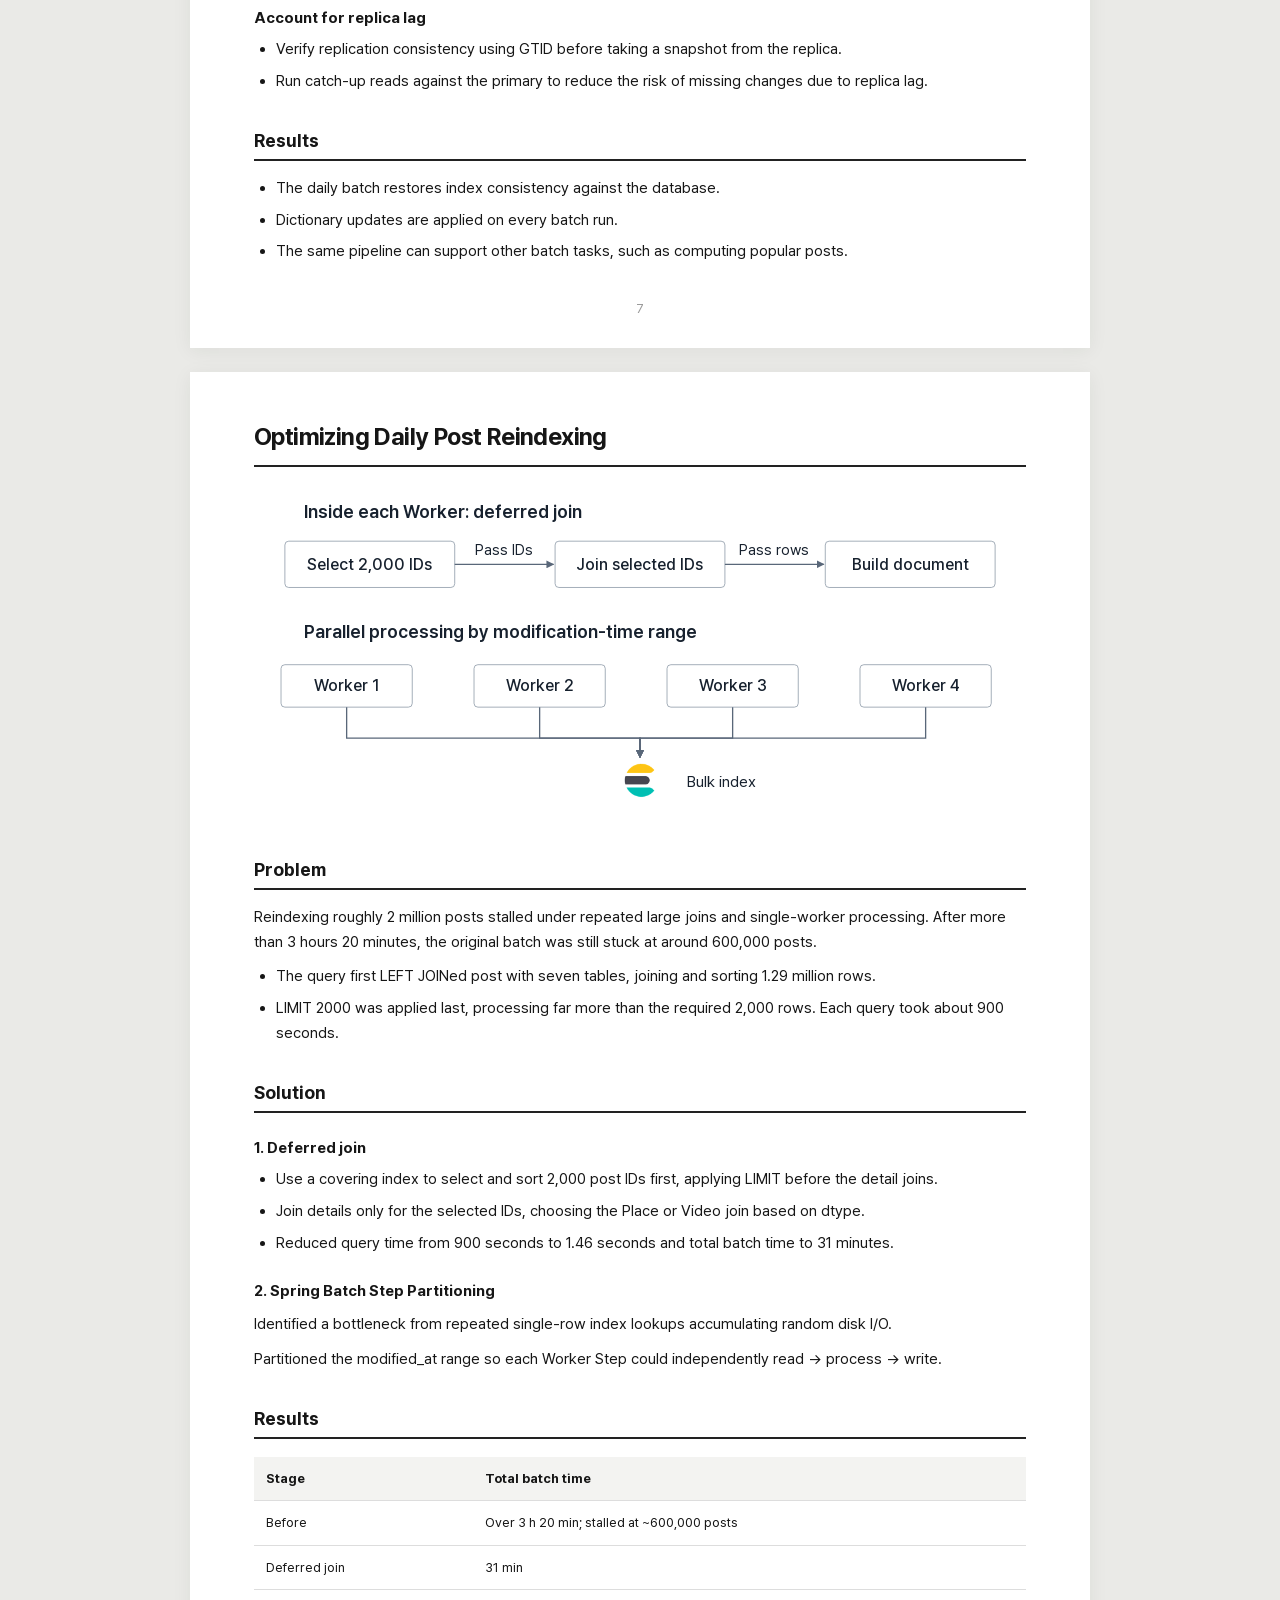
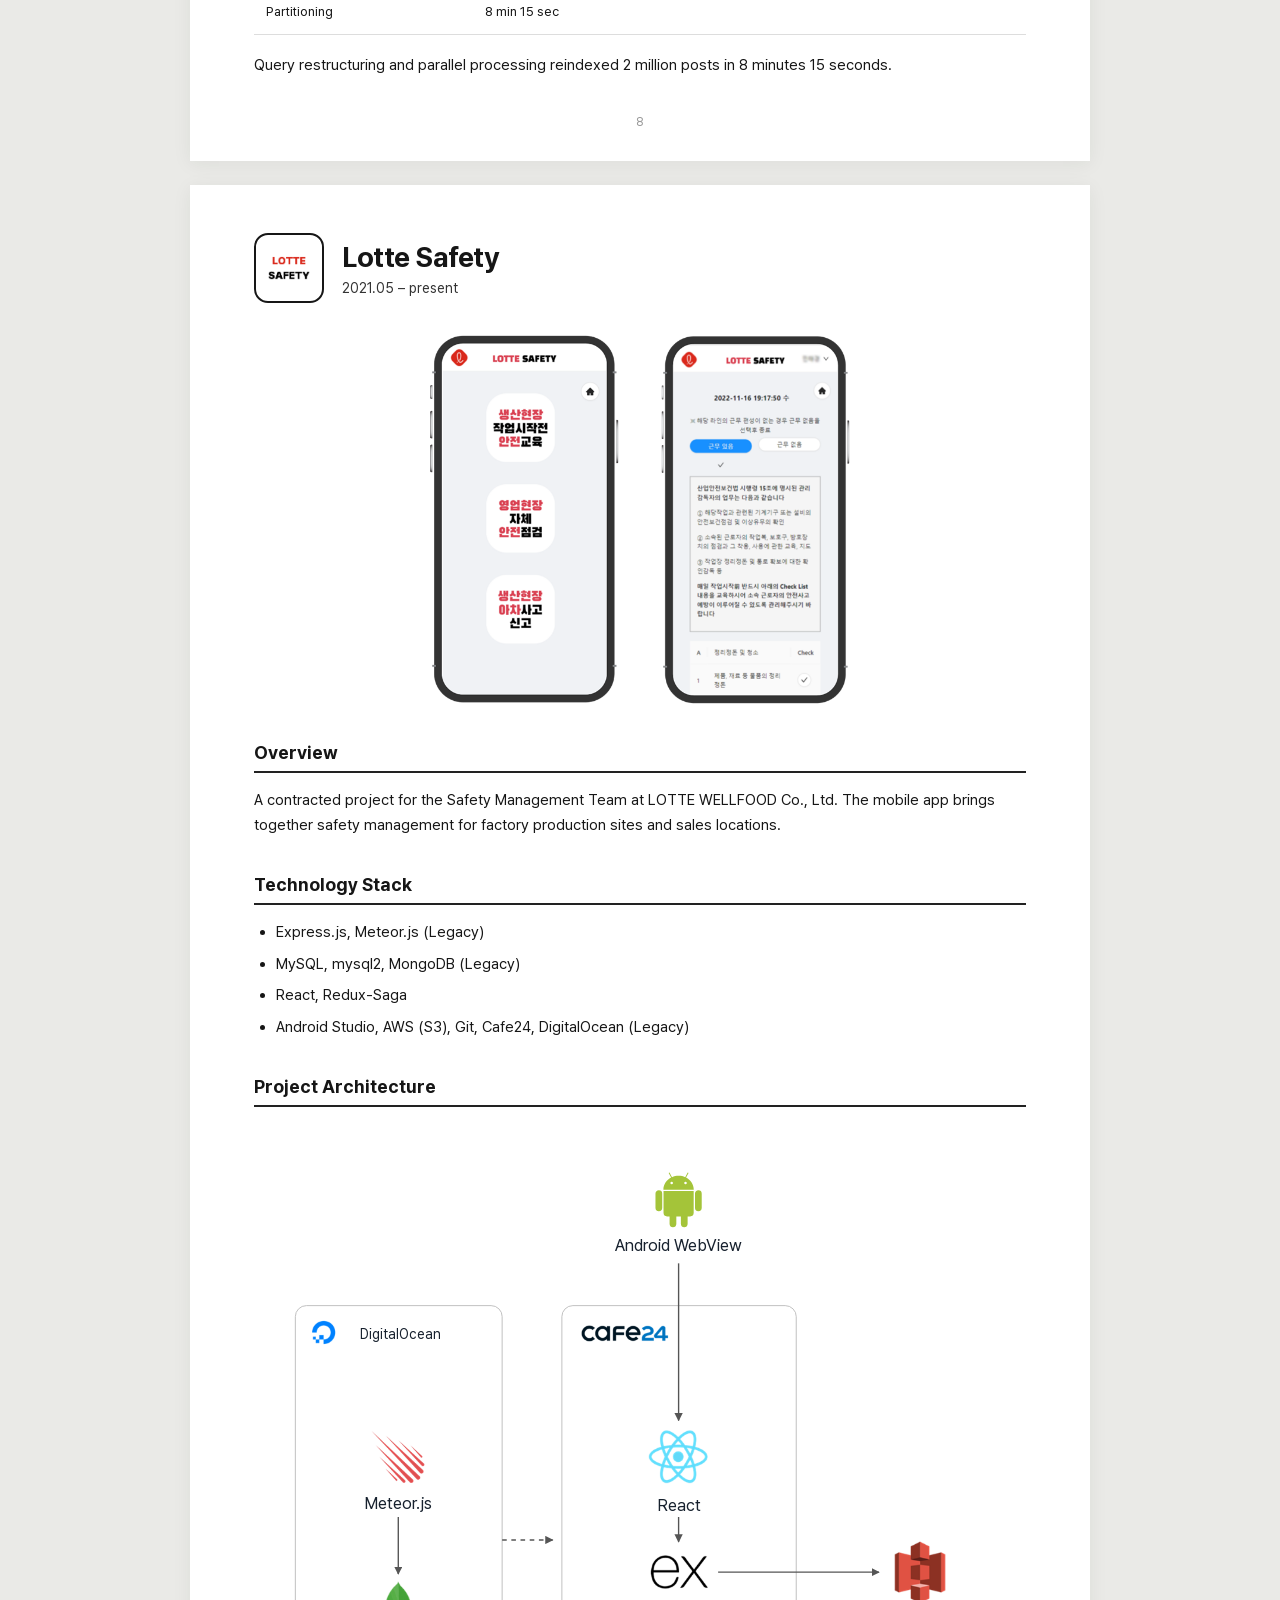
==== commit 70228ee1: "style(portfolio): consolidate success finalization label" ====
--- a/en.html
+++ b/en.html
@@ -3,7 +3,7 @@
 <rect x="250" y="20" width="560" height="435" rx="16" fill="white" stroke="#bbb"/>
 <rect x="285" y="85" width="245" height="330" rx="12" fill="white" stroke="#bbb"/>
 <image x="275" y="35" width="45" height="45" href="[data-uri]"/><image x="386.0" y="92.0" width="38" height="38" href="[data-uri]"/><text x="405" y="151" text-anchor="middle" font-size="17" font-weight="500">EC2</text><image x="75" y="190" width="65" height="65" href="[data-uri]"/><text x="108" y="282" text-anchor="middle" font-size="20" font-weight="500">Flutter</text><g transform="translate(375 160)" fill="none" stroke="#219a77" stroke-width="4"><path d="M30 2L56 12v22c0 17-26 30-26 30S4 51 4 34V12z"/><path d="M18 32l9 9 16-20"/></g><text x="405" y="254" text-anchor="middle" font-size="20" font-weight="500">Caddy</text><image x="374" y="285" width="62" height="62" href="[data-uri]"/><text x="405" y="375" text-anchor="middle" font-size="20" font-weight="500">Spring Boot</text><image x="640" y="155" width="70" height="70" href="[data-uri]"/><text x="675" y="249" text-anchor="middle" font-size="18" font-weight="500">RDS PostgreSQL</text><image x="640.0" y="310.0" width="70" height="70" href="[data-uri]"/><text x="675" y="404" text-anchor="middle" font-size="20" font-weight="500">S3</text><image x="373.0" y="485.0" width="64" height="64" href="[data-uri]"/><text x="405" y="580" text-anchor="middle" font-size="19" font-weight="500">OpenAI Images API</text><path d="M156 222H365" stroke="#424242" stroke-width="1.4" fill="none" marker-end="url(#arrow)"/><path d="M405 264V281" stroke="#424242" stroke-width="1.4" fill="none" marker-end="url(#arrow)"/><path d="M451 315H568V202H632" stroke="#424242" stroke-width="1.4" fill="none" marker-end="url(#arrow)"/><path d="M451 332H635" stroke="#424242" stroke-width="1.4" fill="none" marker-end="url(#arrow)"/><path d="M405 382V476" stroke="#424242" stroke-width="1.4" fill="none" marker-end="url(#arrow)"/></svg></button></figure><div class="page-number">1</div></article></section><section class="sheet" id="page-2" data-label="Hi World, AI Concurrency / Consistency"><article class="web-body"><h1>AI Generation and Credit Consistency</h1>
-<figure class="diagram"><button class="visual" data-image="assets/en-pixel-worker.svg" aria-label="Enlarge final architecture"><svg xmlns="http://www.w3.org/2000/svg" viewBox="0 0 1180 820" role="img" aria-label="Event-driven AI generation and thread pools"><title>Event-driven AI generation and thread pools</title><defs><marker id="event-normal" viewBox="0 0 10 10" refX="9" refY="5" markerWidth="7" markerHeight="7" orient="auto"><path d="M0 0 10 5 0 10z" fill="#556576"/></marker><marker id="event-success" viewBox="0 0 10 10" refX="9" refY="5" markerWidth="7" markerHeight="7" orient="auto"><path d="M0 0 10 5 0 10z" fill="#27845b"/></marker><marker id="event-failure" viewBox="0 0 10 10" refX="9" refY="5" markerWidth="7" markerHeight="7" orient="auto"><path d="M0 0 10 5 0 10z" fill="#c34f4f"/></marker></defs><style>text{font-family:"Pretendard Variable",sans-serif}</style><rect width="1180" height="820" fill="white"/><image x="80" y="60" width="60" height="60" href="[data-uri]"/><text x="110" y="154" text-anchor="middle" font-size="20" fill="#17212e">AI Image Generation API</text><image x="360" y="60" width="60" height="60" href="[data-uri]"/><text x="390" y="154" text-anchor="middle" font-size="23" fill="#17212e">PostgreSQL</text><text x="390" y="184" text-anchor="middle" font-size="19" fill="#556576">Durable job queue</text><image x="640" y="60" width="60" height="60" href="[data-uri]"/><text x="670" y="154" text-anchor="middle" font-size="23" fill="#17212e">Dispatcher</text><text x="670" y="184" text-anchor="middle" font-size="19" fill="#556576"><tspan x="670" dy="0">LISTEN/NOTIFY</tspan><tspan x="670" dy="23">Recovery polling</tspan></text><path d="M148 90H352" fill="none" stroke="#556576" stroke-width="2" marker-end="url(#event-normal)"/><text x="250" y="70" text-anchor="middle" font-size="19" fill="#556576">Register job</text><path d="M428 90H632" fill="none" stroke="#556576" stroke-width="2" marker-end="url(#event-normal)"/><text x="530" y="70" text-anchor="middle" font-size="19" fill="#556576">Notify after commit</text><path d="M670 220V322" fill="none" stroke="#556576" stroke-width="2" marker-end="url(#event-normal)"/><text x="652" y="260" text-anchor="end" font-size="19" fill="#556576">Dispatch job</text><image x="640" y="330" width="60" height="60" href="[data-uri]"/><text x="670" y="424" text-anchor="middle" font-size="23" fill="#17212e">Worker</text><text x="670" y="454" text-anchor="middle" font-size="19" fill="#556576">8 virtual threads</text><image x="300" y="330" width="60" height="60" href="[data-uri]"/><text x="330" y="424" text-anchor="middle" font-size="23" fill="#17212e">OpenAI API</text><image x="980" y="330" width="60" height="60" href="[data-uri]"/><text x="1010" y="424" text-anchor="middle" font-size="23" fill="#17212e">Postprocessing Worker</text><text x="1010" y="454" text-anchor="middle" font-size="19" fill="#556576">Platform threads / 2</text><path d="M632 342H368" fill="none" stroke="#556576" stroke-width="2" marker-end="url(#event-normal)"/><text x="500" y="322" text-anchor="middle" font-size="19" fill="#556576">Request image generation</text><path d="M368 378H632" fill="none" stroke="#556576" stroke-width="2" marker-end="url(#event-normal)"/><text x="500" y="410" text-anchor="middle" font-size="19" fill="#556576">Return image</text><path d="M972 378H708" fill="none" stroke="#556576" stroke-width="2" marker-end="url(#event-normal)"/><text x="820" y="405" text-anchor="middle" font-size="17" fill="#556576">Return result</text><path d="M670 478V550" fill="none" stroke="#556576" stroke-width="2"/><circle cx="670" cy="550" r="4" fill="#556576"/><path d="M670 550H470V572" fill="none" stroke="#27845b" stroke-width="2" marker-end="url(#event-success)"/><text x="560" y="530" text-anchor="middle" font-size="19" fill="#27845b">Save output on success</text><path d="M670 550H870V647" fill="none" stroke="#c34f4f" stroke-width="2" marker-end="url(#event-failure)"/><text x="780" y="530" text-anchor="middle" font-size="19" fill="#c34f4f">Record failure</text><image x="440" y="655" width="60" height="60" href="[data-uri]"/><text x="470" y="749" text-anchor="middle" font-size="23" fill="#17212e">PostgreSQL</text><text x="470" y="779" text-anchor="middle" font-size="19" fill="#556576">Result and usage</text><image x="840" y="655" width="60" height="60" href="[data-uri]"/><text x="870" y="749" text-anchor="middle" font-size="23" fill="#17212e">PostgreSQL</text><text x="870" y="779" text-anchor="middle" font-size="19" fill="#556576">Job status</text><image x="818.0" y="88.0" width="44" height="44" href="[data-uri]"/><image x="988" y="88" width="44" height="44" href="[data-uri]"/><text x="840" y="70" text-anchor="middle" font-size="17" fill="#556576">S3</text><text x="1010" y="70" text-anchor="middle" font-size="17" fill="#556576">PostgreSQL</text><text x="808" y="250" text-anchor="start" font-size="17" fill="#556576">Save image</text><text x="925" y="155" text-anchor="middle" font-size="17" fill="#556576">Commit checkpoint</text><path d="M708 342H790V110H810" fill="none" stroke="#556576" stroke-width="2" marker-end="url(#event-normal)"/><path d="M870 110H980" fill="none" stroke="#556576" stroke-width="2" marker-end="url(#event-normal)"/><path d="M1010 140V322" fill="none" stroke="#556576" stroke-width="2" marker-end="url(#event-normal)"/><text x="1026" y="250" text-anchor="start" font-size="19" fill="#556576">Postprocess</text><image x="448.0" y="578.0" width="44" height="44" href="[data-uri]"/><text x="420" y="607" text-anchor="middle" font-size="18" fill="#556576">S3</text><path d="M470 628V647" fill="none" stroke="#27845b" stroke-width="2" marker-end="url(#event-success)"/><text x="610" y="644" text-anchor="middle" font-size="17" fill="#27845b">Finalize result and usage</text></svg></button></figure>
+<figure class="diagram"><button class="visual" data-image="assets/en-pixel-worker.svg" aria-label="Enlarge final architecture"><svg xmlns="http://www.w3.org/2000/svg" viewBox="0 0 1180 820" role="img" aria-label="Event-driven AI generation and thread pools"><title>Event-driven AI generation and thread pools</title><defs><marker id="event-normal" viewBox="0 0 10 10" refX="9" refY="5" markerWidth="7" markerHeight="7" orient="auto"><path d="M0 0 10 5 0 10z" fill="#556576"/></marker><marker id="event-success" viewBox="0 0 10 10" refX="9" refY="5" markerWidth="7" markerHeight="7" orient="auto"><path d="M0 0 10 5 0 10z" fill="#27845b"/></marker><marker id="event-failure" viewBox="0 0 10 10" refX="9" refY="5" markerWidth="7" markerHeight="7" orient="auto"><path d="M0 0 10 5 0 10z" fill="#c34f4f"/></marker></defs><style>text{font-family:"Pretendard Variable",sans-serif}</style><rect width="1180" height="820" fill="white"/><image x="80" y="60" width="60" height="60" href="[data-uri]"/><text x="110" y="154" text-anchor="middle" font-size="20" fill="#17212e">AI Image Generation API</text><image x="360" y="60" width="60" height="60" href="[data-uri]"/><text x="390" y="154" text-anchor="middle" font-size="23" fill="#17212e">PostgreSQL</text><text x="390" y="184" text-anchor="middle" font-size="19" fill="#556576">Durable job queue</text><image x="640" y="60" width="60" height="60" href="[data-uri]"/><text x="670" y="154" text-anchor="middle" font-size="23" fill="#17212e">Dispatcher</text><text x="670" y="184" text-anchor="middle" font-size="19" fill="#556576"><tspan x="670" dy="0">LISTEN/NOTIFY</tspan><tspan x="670" dy="23">Recovery polling</tspan></text><path d="M148 90H352" fill="none" stroke="#556576" stroke-width="2" marker-end="url(#event-normal)"/><text x="250" y="70" text-anchor="middle" font-size="19" fill="#556576">Register job</text><path d="M428 90H632" fill="none" stroke="#556576" stroke-width="2" marker-end="url(#event-normal)"/><text x="530" y="70" text-anchor="middle" font-size="19" fill="#556576">Notify after commit</text><path d="M670 220V322" fill="none" stroke="#556576" stroke-width="2" marker-end="url(#event-normal)"/><text x="652" y="260" text-anchor="end" font-size="19" fill="#556576">Dispatch job</text><image x="640" y="330" width="60" height="60" href="[data-uri]"/><text x="670" y="424" text-anchor="middle" font-size="23" fill="#17212e">Worker</text><text x="670" y="454" text-anchor="middle" font-size="19" fill="#556576">8 virtual threads</text><image x="300" y="330" width="60" height="60" href="[data-uri]"/><text x="330" y="424" text-anchor="middle" font-size="23" fill="#17212e">OpenAI API</text><image x="980" y="330" width="60" height="60" href="[data-uri]"/><text x="1010" y="424" text-anchor="middle" font-size="23" fill="#17212e">Postprocessing Worker</text><text x="1010" y="454" text-anchor="middle" font-size="19" fill="#556576">Platform threads / 2</text><path d="M632 342H368" fill="none" stroke="#556576" stroke-width="2" marker-end="url(#event-normal)"/><text x="500" y="322" text-anchor="middle" font-size="19" fill="#556576">Request image generation</text><path d="M368 378H632" fill="none" stroke="#556576" stroke-width="2" marker-end="url(#event-normal)"/><text x="500" y="410" text-anchor="middle" font-size="19" fill="#556576">Return image</text><path d="M972 378H708" fill="none" stroke="#556576" stroke-width="2" marker-end="url(#event-normal)"/><text x="820" y="405" text-anchor="middle" font-size="17" fill="#556576">Return result</text><path d="M670 478V550" fill="none" stroke="#556576" stroke-width="2"/><circle cx="670" cy="550" r="4" fill="#556576"/><path d="M670 550H470V572" fill="none" stroke="#27845b" stroke-width="2" marker-end="url(#event-success)"/><text x="650" y="530" text-anchor="end" font-size="19" fill="#27845b">Finalize result and usage on success</text><path d="M670 550H870V647" fill="none" stroke="#c34f4f" stroke-width="2" marker-end="url(#event-failure)"/><text x="780" y="530" text-anchor="middle" font-size="19" fill="#c34f4f">Record failure</text><image x="440" y="655" width="60" height="60" href="[data-uri]"/><text x="470" y="749" text-anchor="middle" font-size="23" fill="#17212e">PostgreSQL</text><text x="470" y="779" text-anchor="middle" font-size="19" fill="#556576">Result and usage</text><image x="840" y="655" width="60" height="60" href="[data-uri]"/><text x="870" y="749" text-anchor="middle" font-size="23" fill="#17212e">PostgreSQL</text><text x="870" y="779" text-anchor="middle" font-size="19" fill="#556576">Job status</text><image x="818.0" y="88.0" width="44" height="44" href="[data-uri]"/><image x="988" y="88" width="44" height="44" href="[data-uri]"/><text x="840" y="70" text-anchor="middle" font-size="17" fill="#556576">S3</text><text x="1010" y="70" text-anchor="middle" font-size="17" fill="#556576">PostgreSQL</text><text x="808" y="250" text-anchor="start" font-size="17" fill="#556576">Save image</text><text x="925" y="155" text-anchor="middle" font-size="17" fill="#556576">Commit checkpoint</text><path d="M708 342H790V110H810" fill="none" stroke="#556576" stroke-width="2" marker-end="url(#event-normal)"/><path d="M870 110H980" fill="none" stroke="#556576" stroke-width="2" marker-end="url(#event-normal)"/><path d="M1010 140V322" fill="none" stroke="#556576" stroke-width="2" marker-end="url(#event-normal)"/><text x="1026" y="250" text-anchor="start" font-size="19" fill="#556576">Postprocess</text><image x="448.0" y="578.0" width="44" height="44" href="[data-uri]"/><text x="420" y="607" text-anchor="middle" font-size="18" fill="#556576">S3</text><path d="M470 628V647" fill="none" stroke="#27845b" stroke-width="2" marker-end="url(#event-success)"/></svg></button></figure>
 <h2>Problem</h2>
 <ul><li>Completing the same four AI generation jobs took 84.57 seconds. Requests were persisted in the database, but one scheduler handled external API waits through completion, forcing each job to wait for the previous one.</li><li>Requests from different users were serialized, and increasing the scheduler pool did not parallelize the same scheduled task. Separating execution also required protection against duplicate result persistence and credit consumption.</li></ul>
 <h2>Solution</h2>
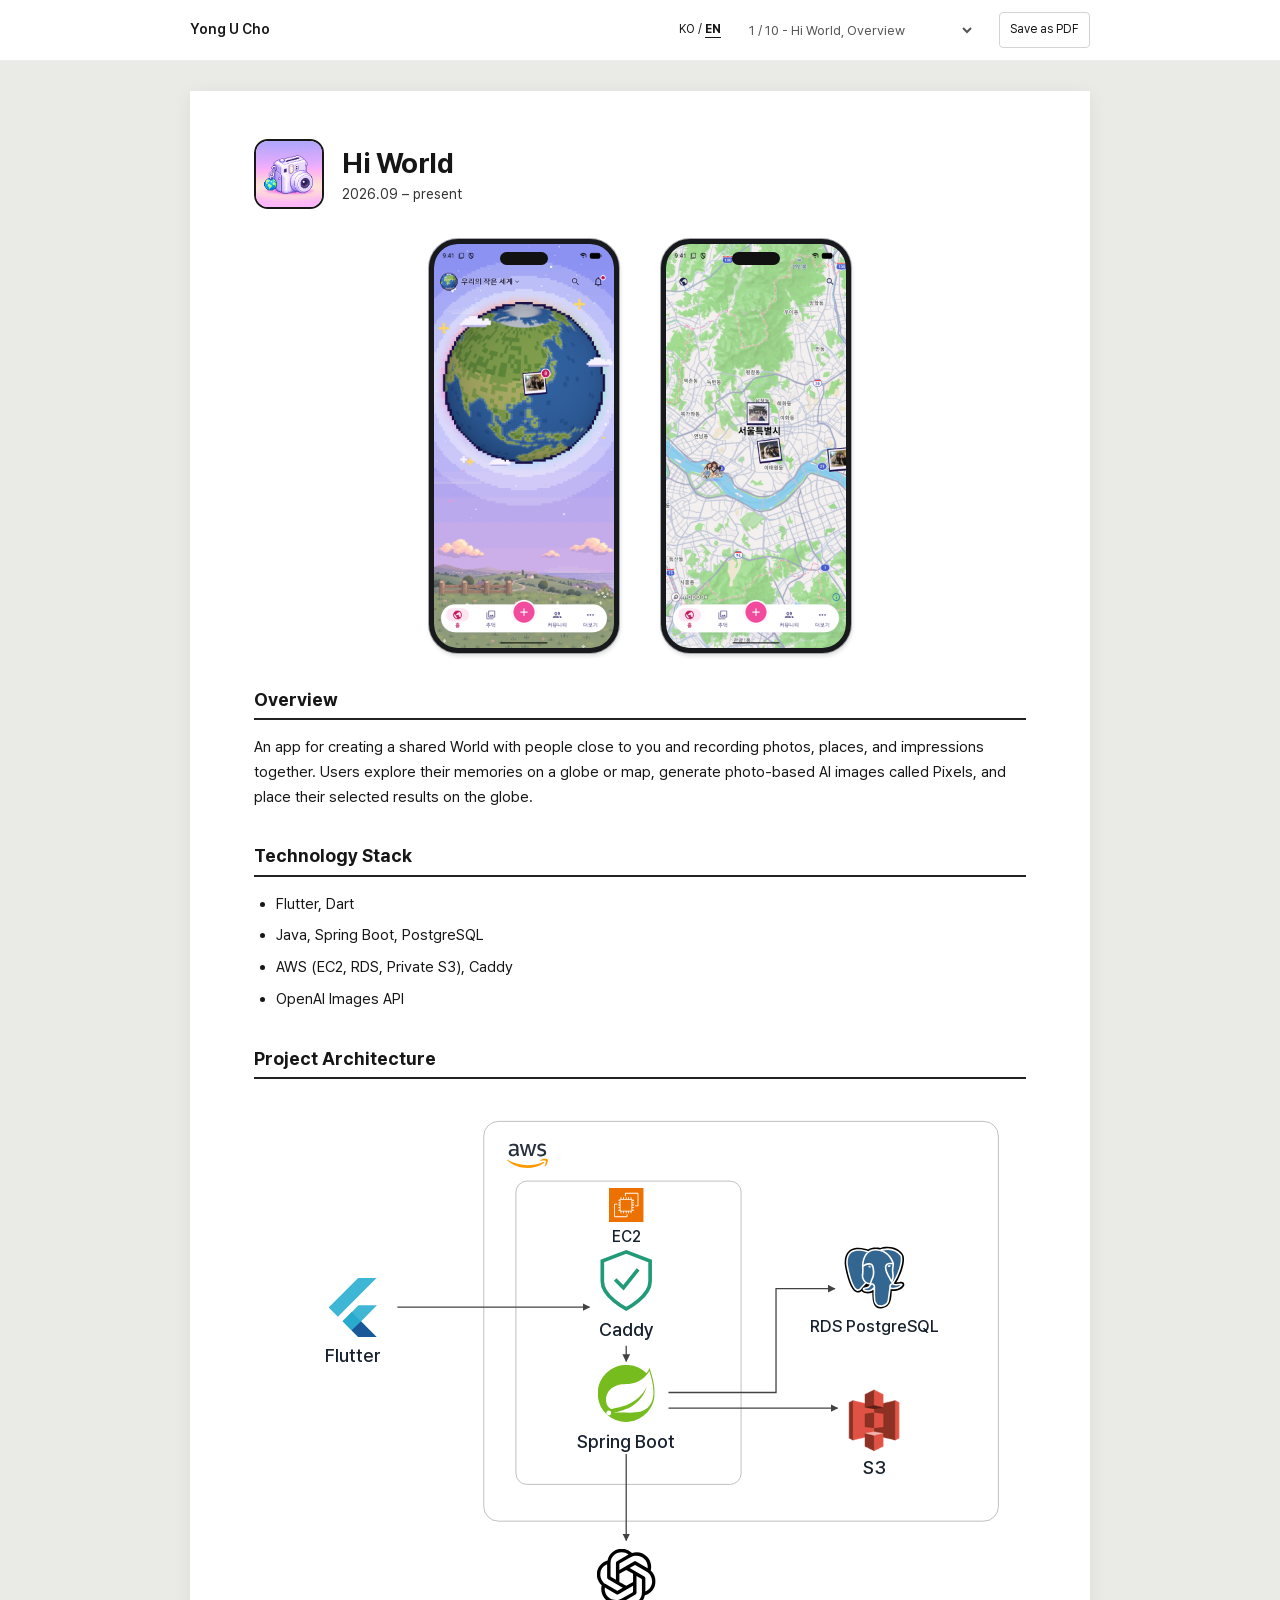
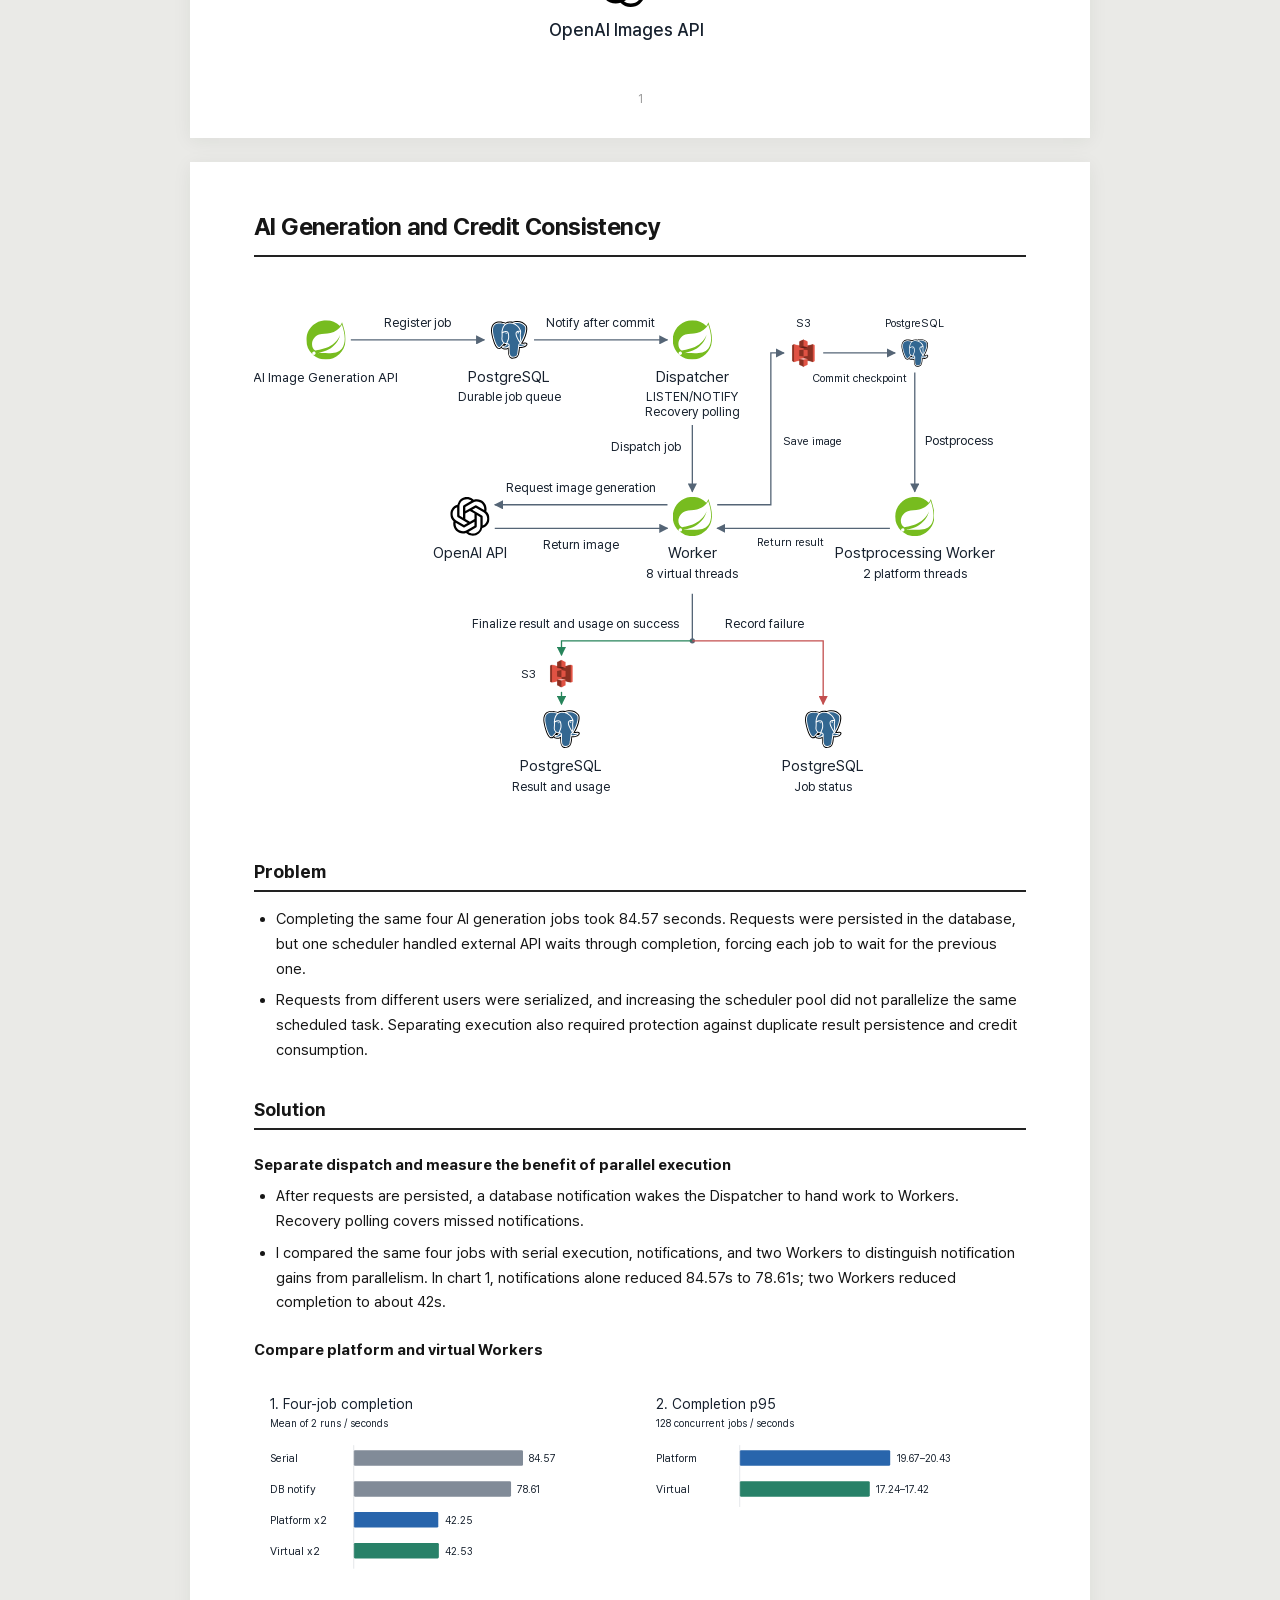
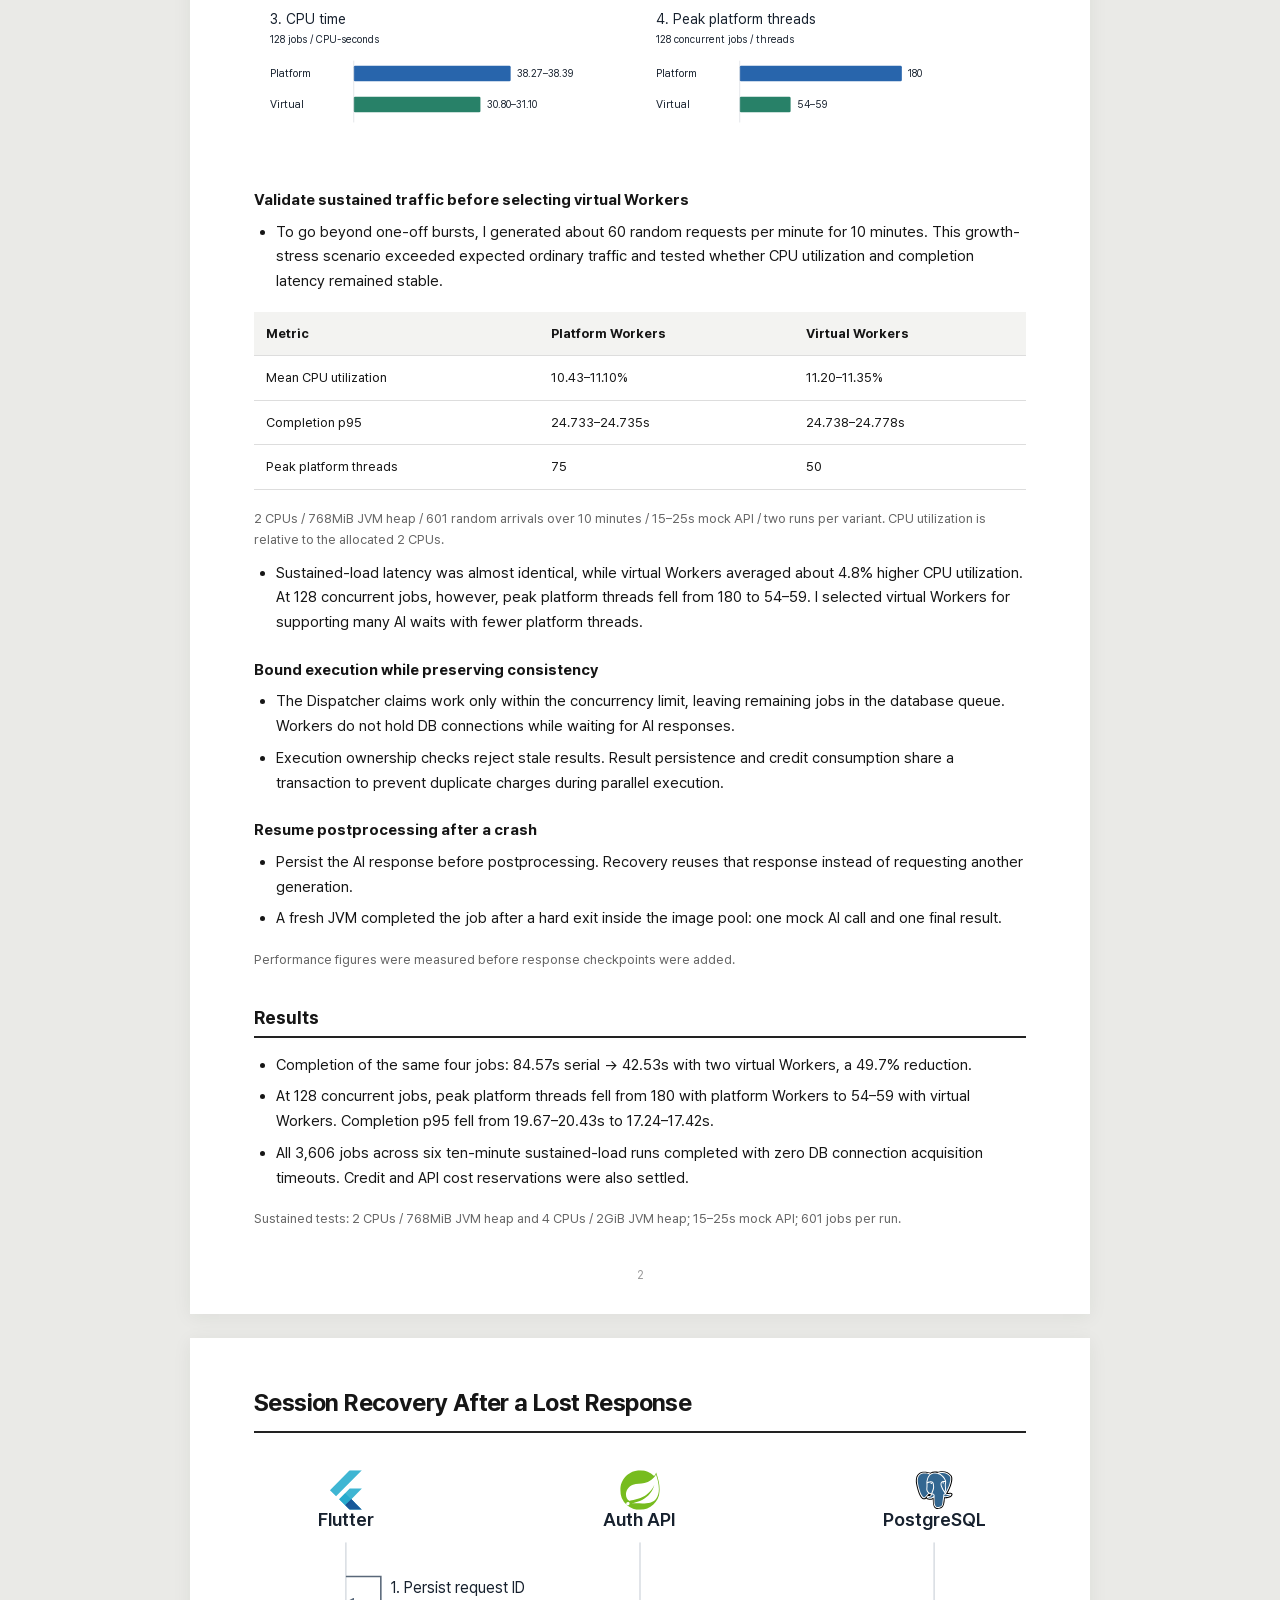
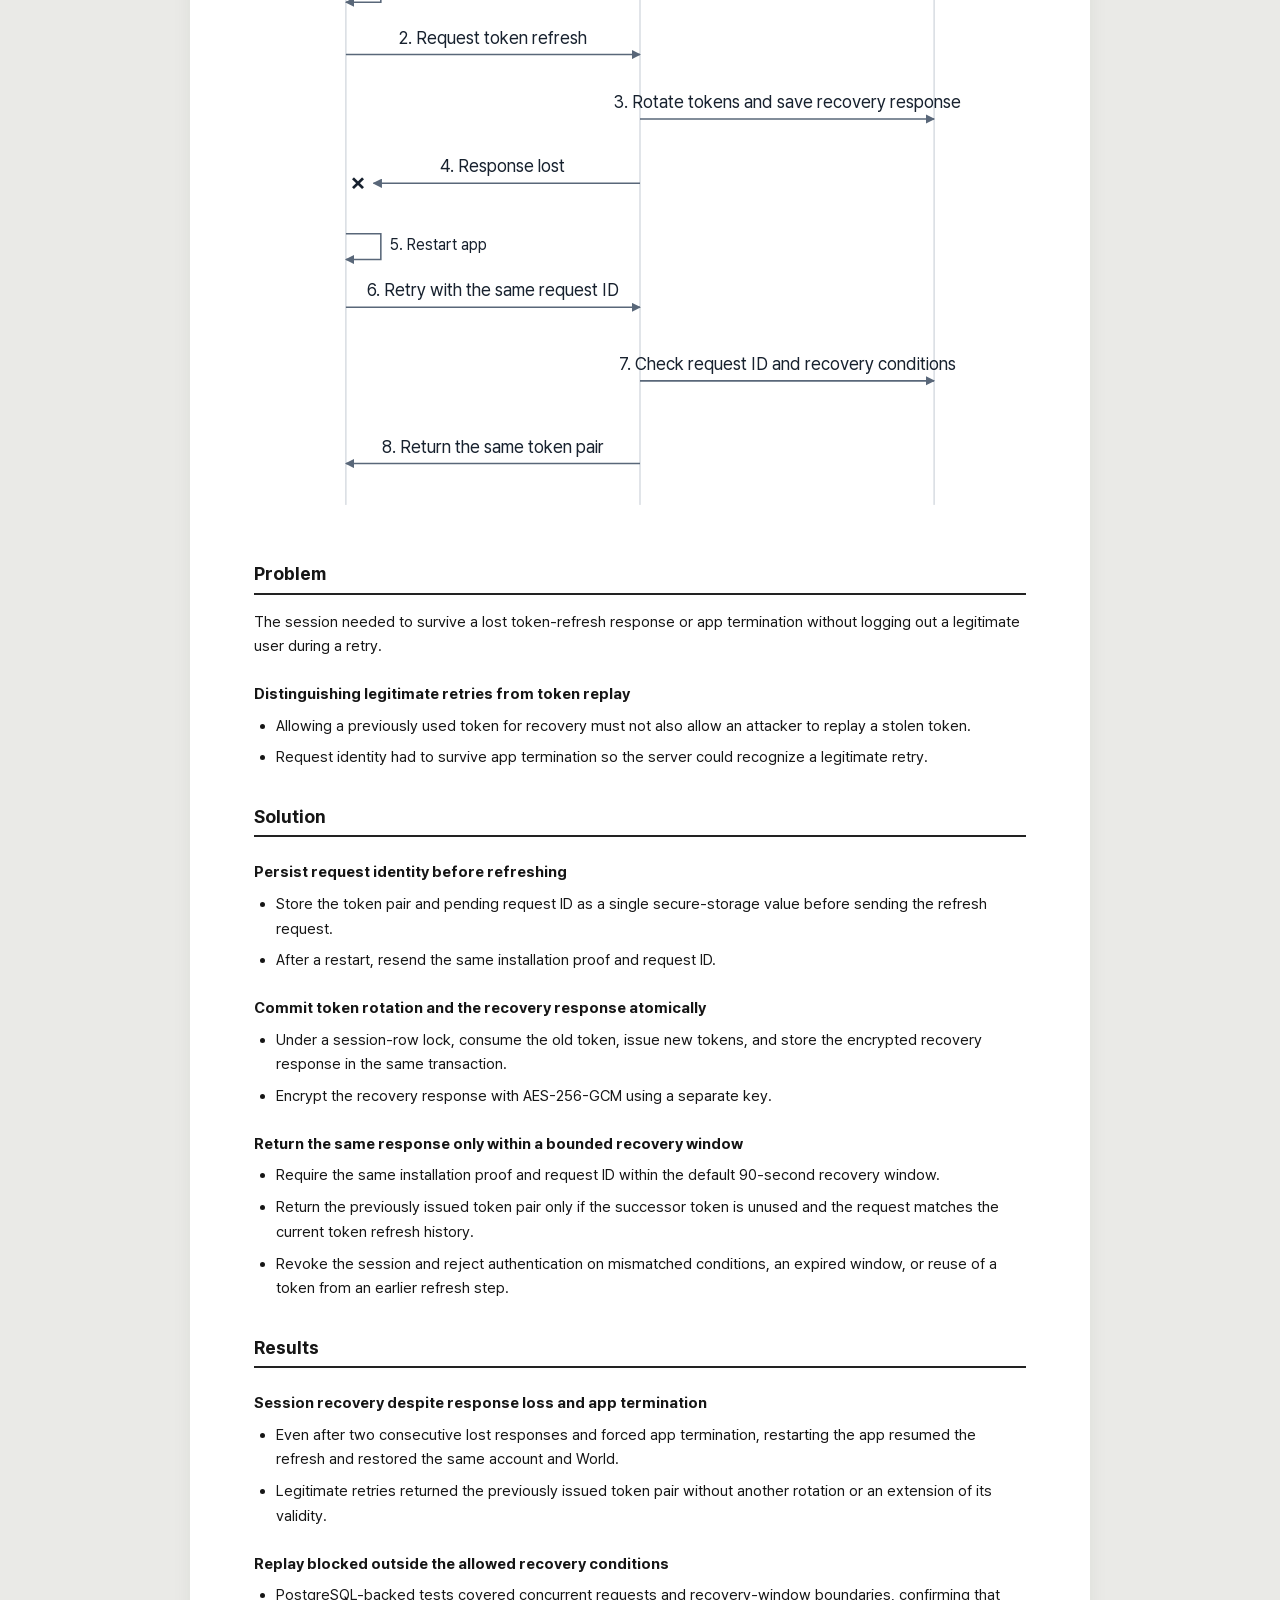
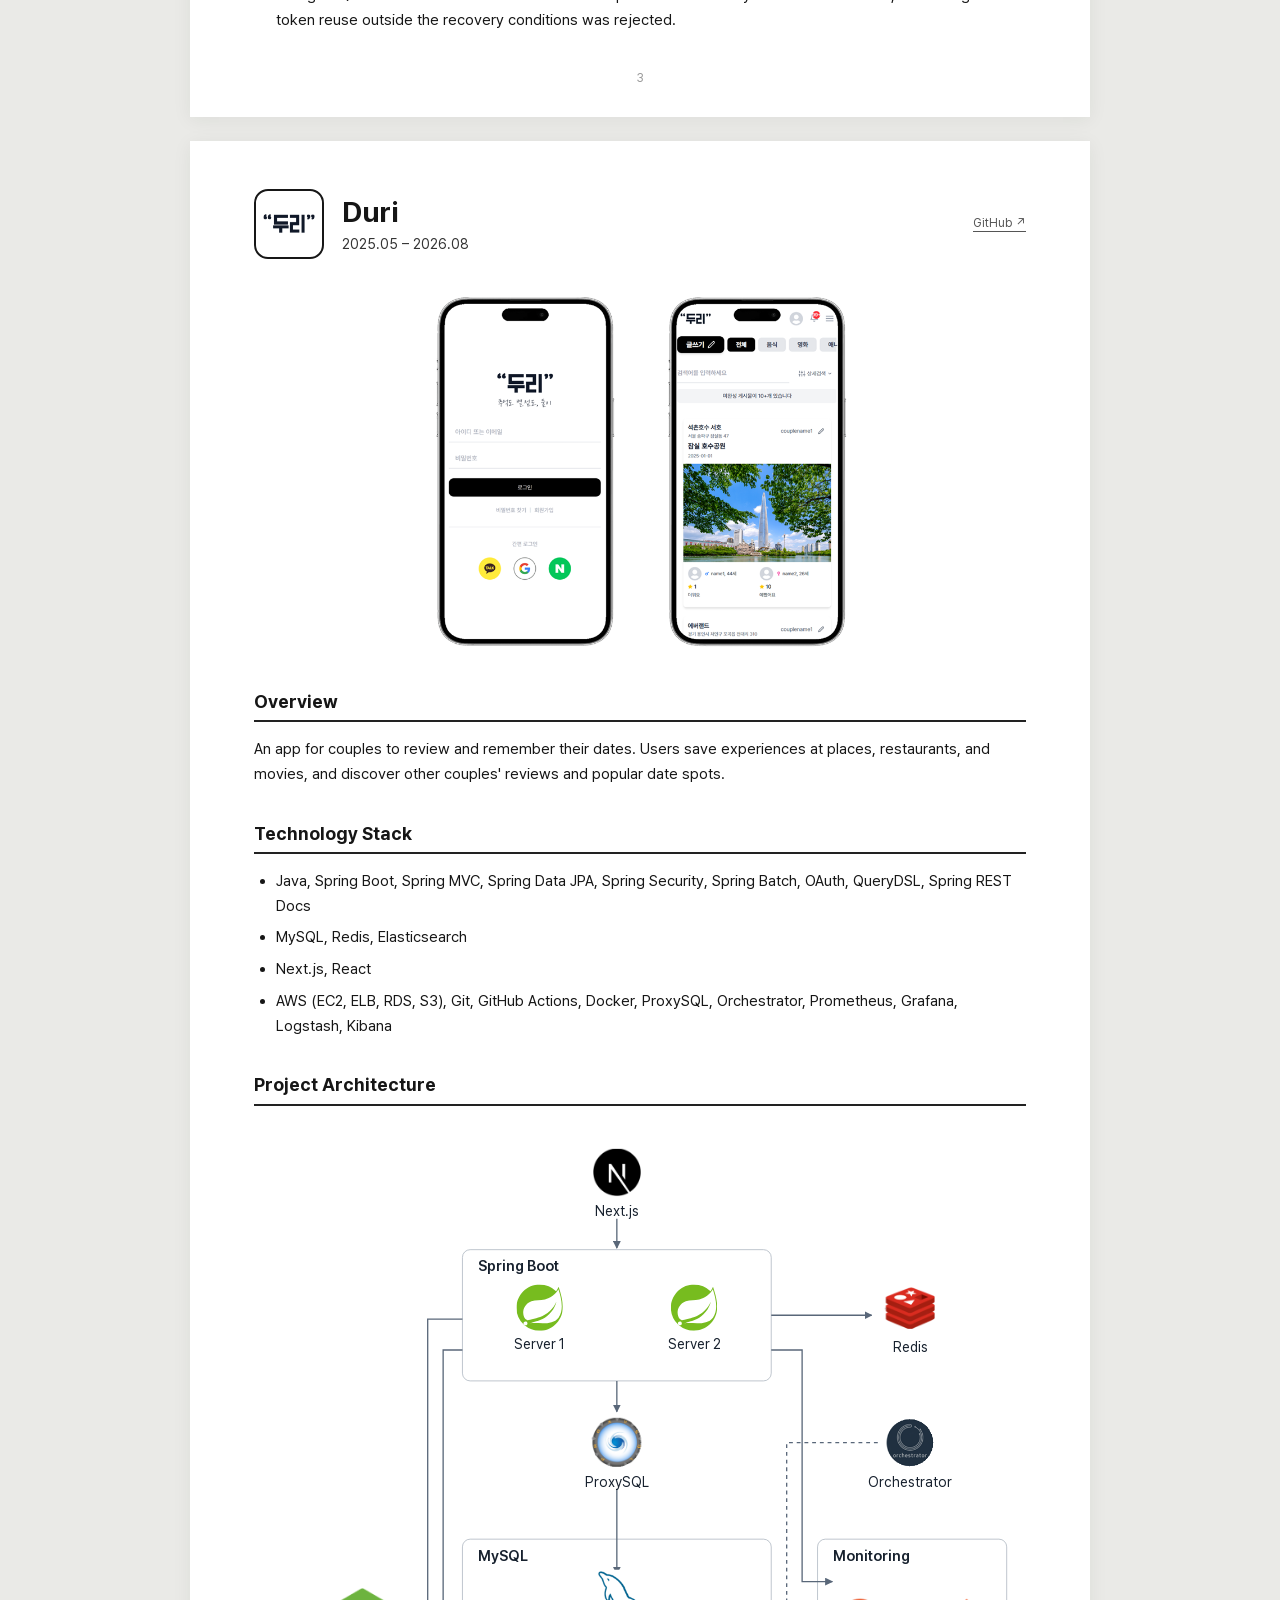
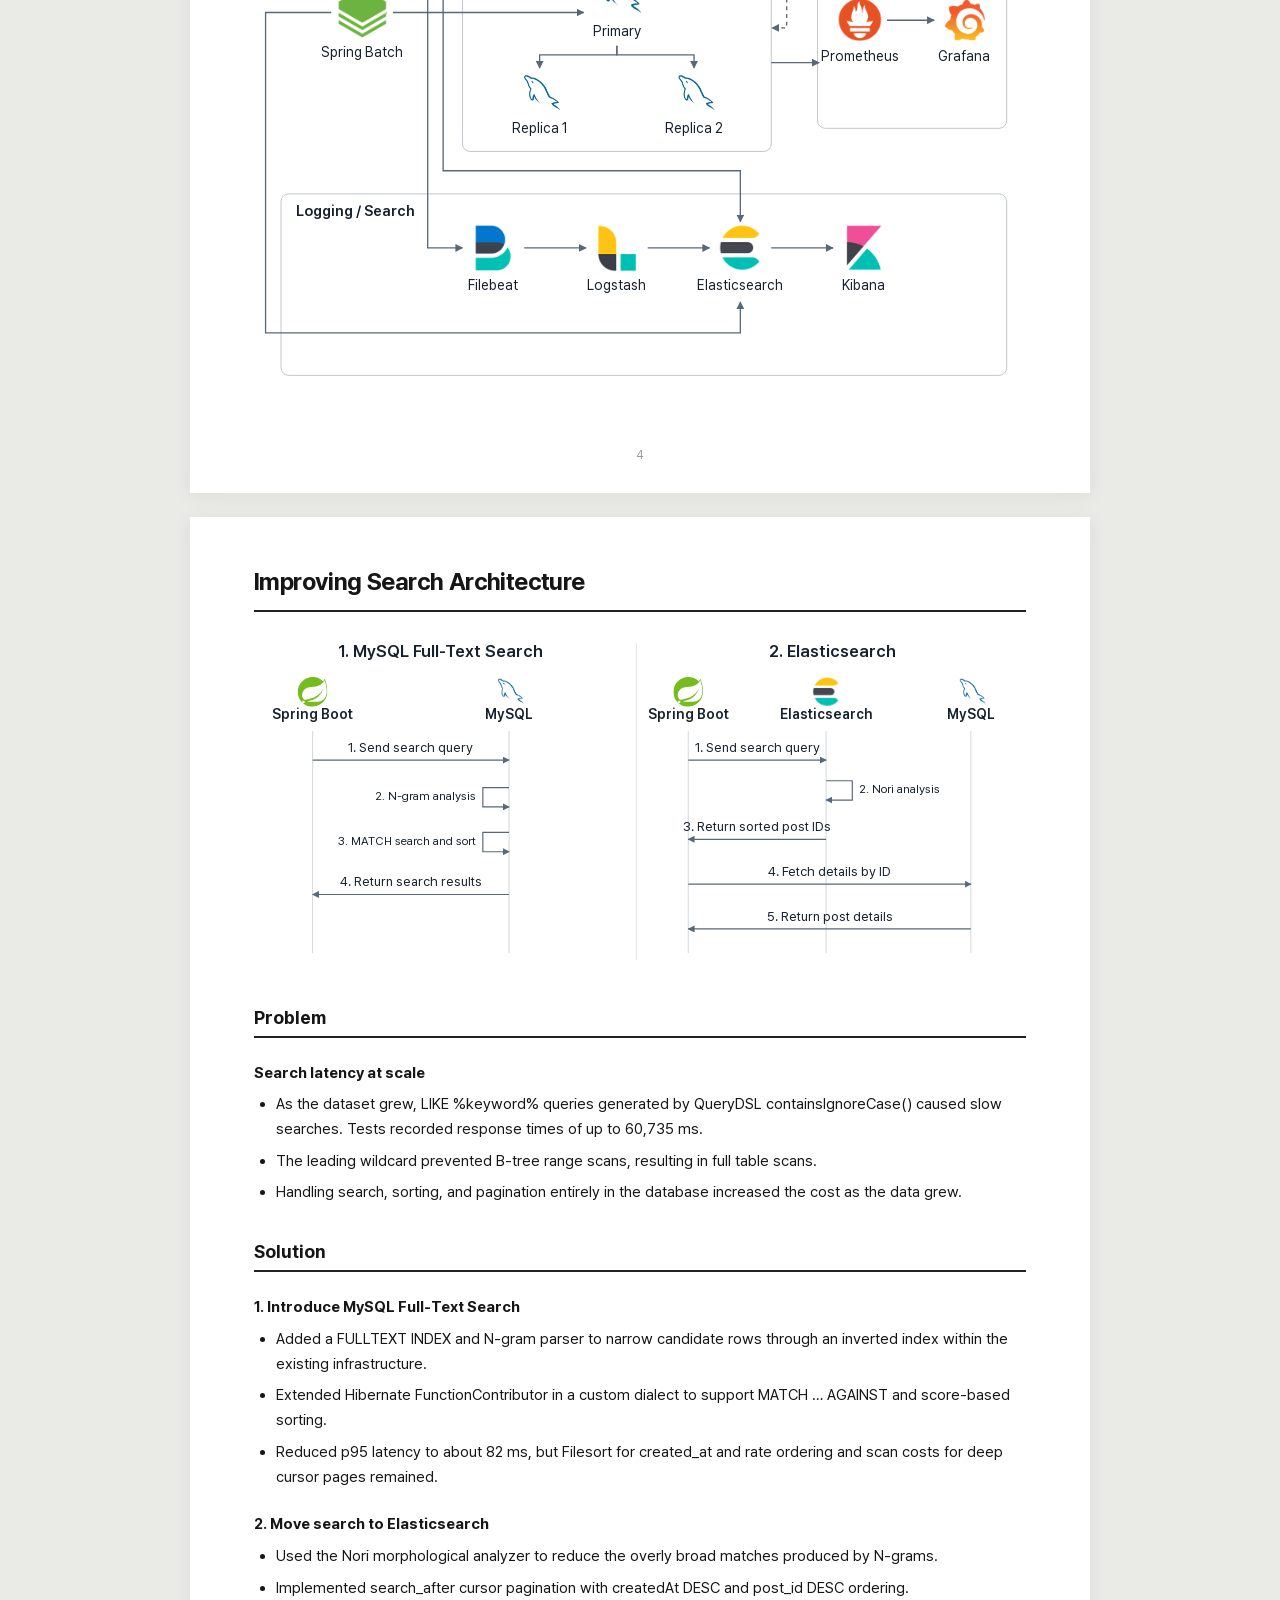
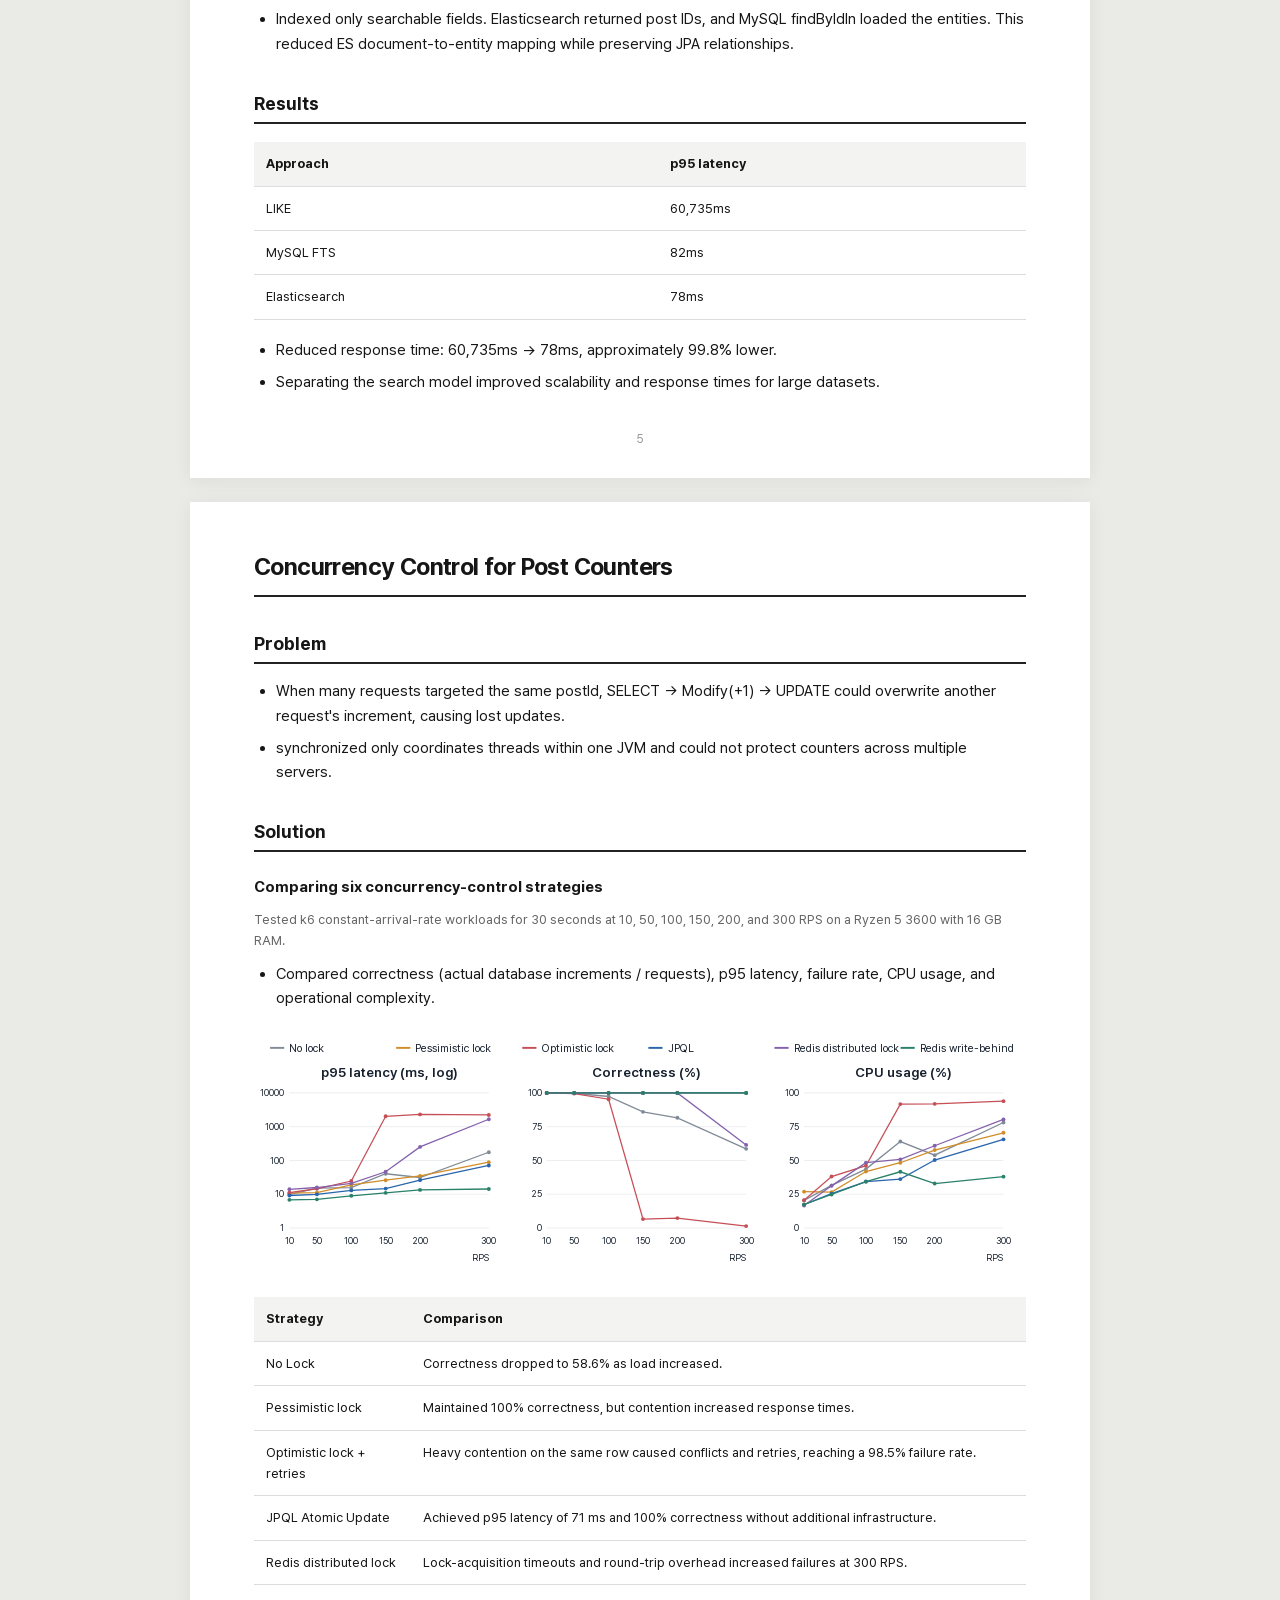
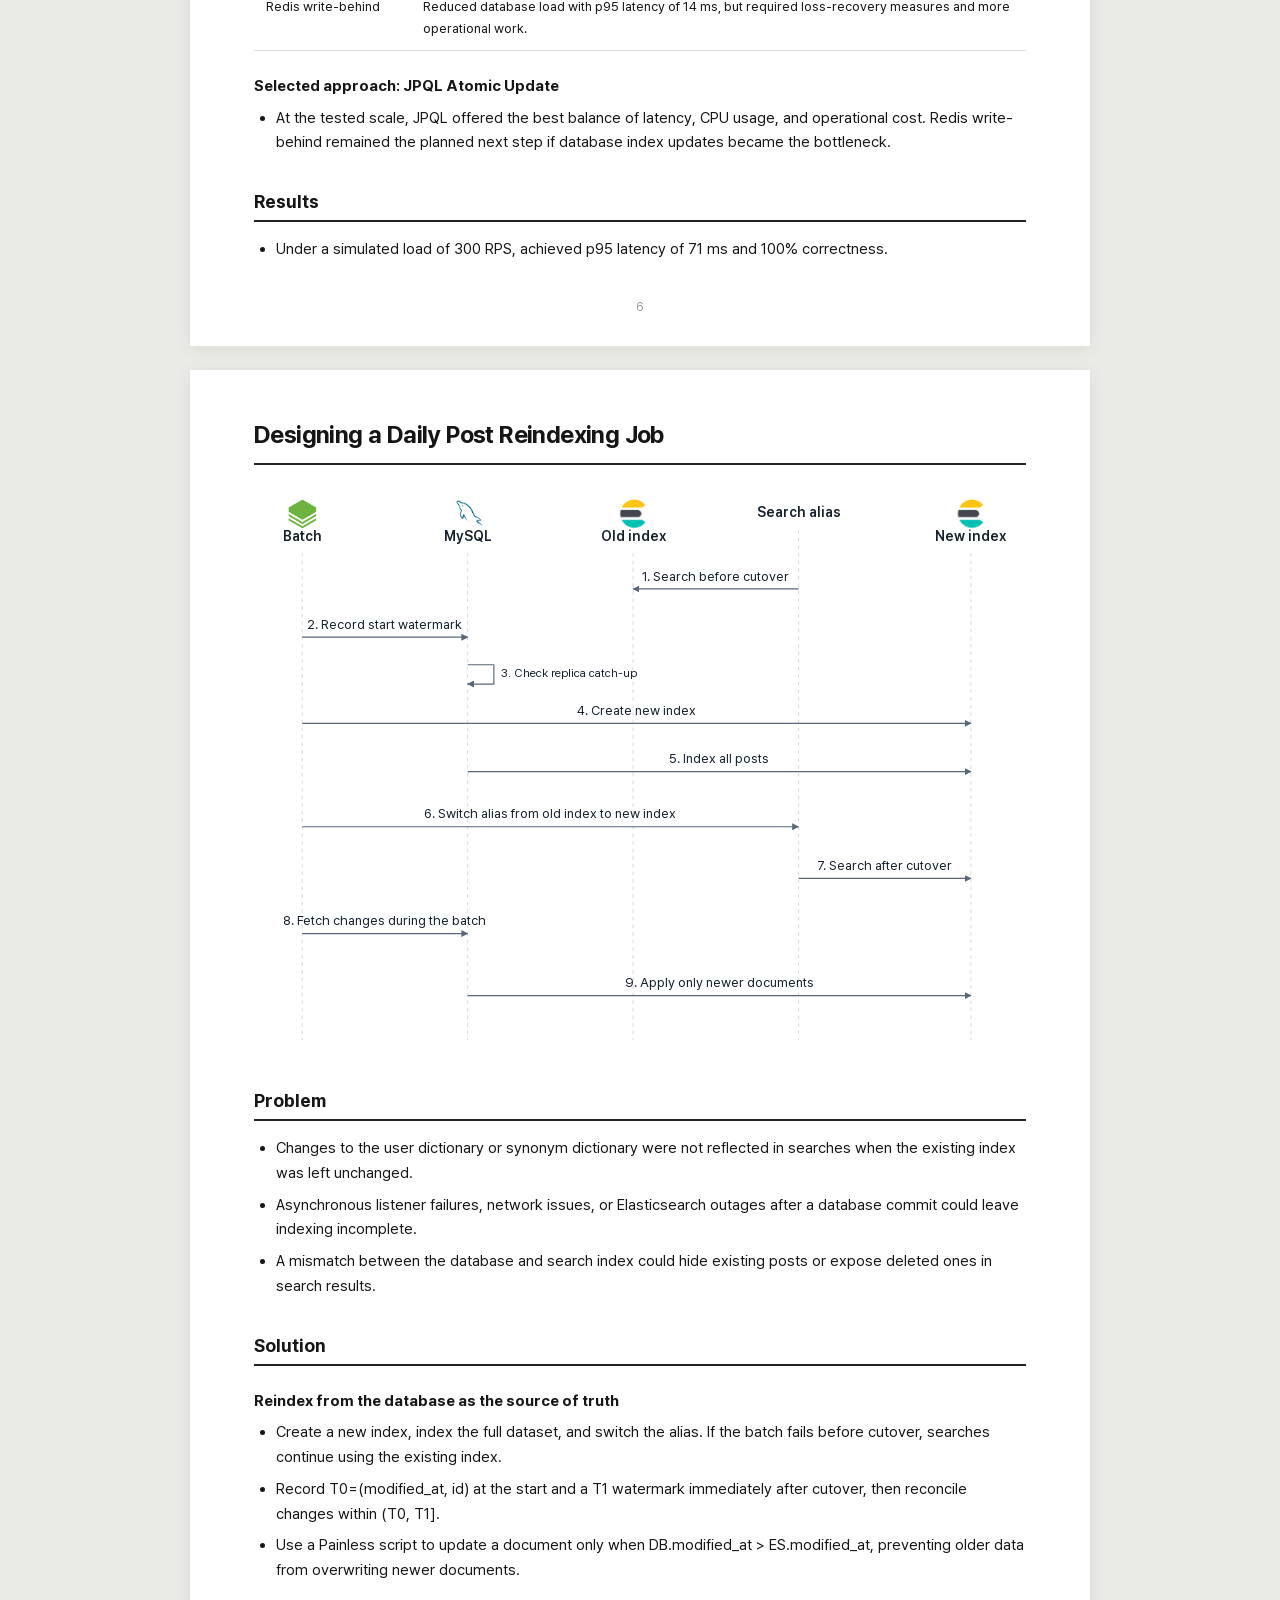
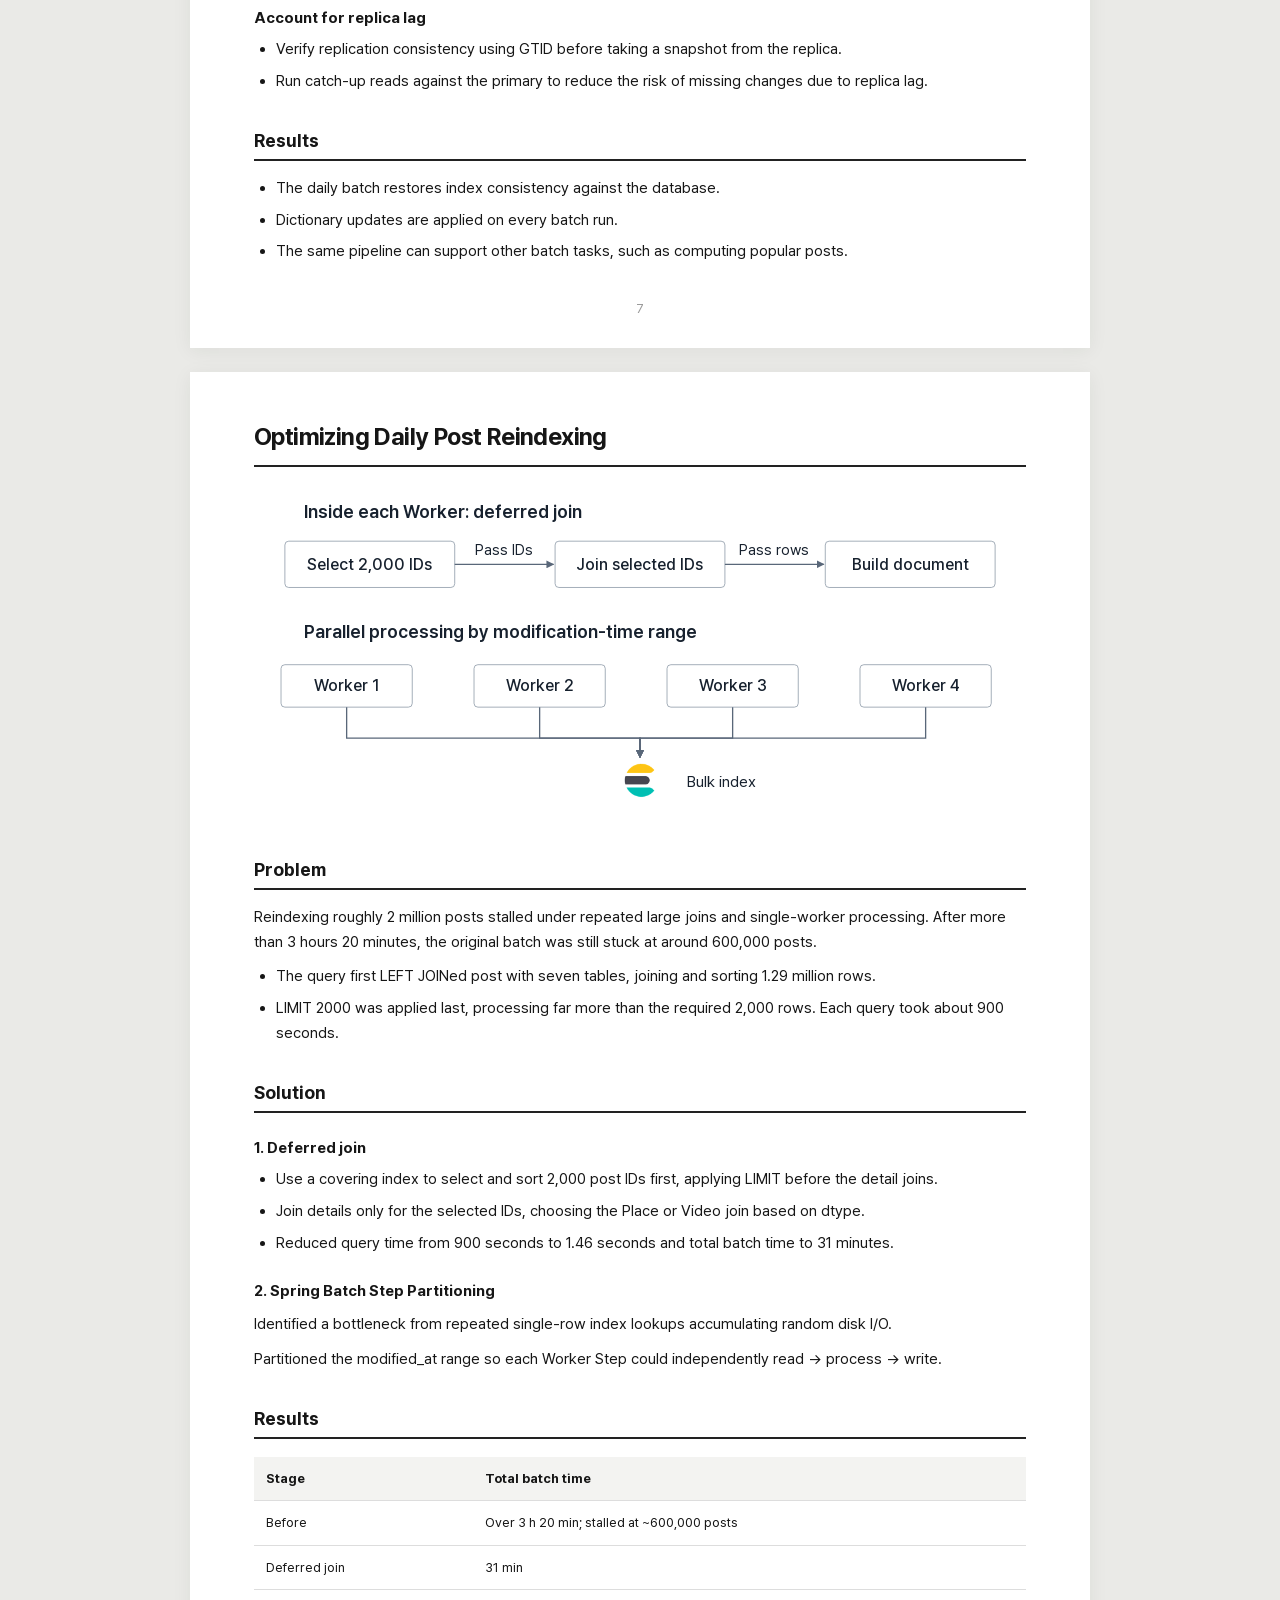
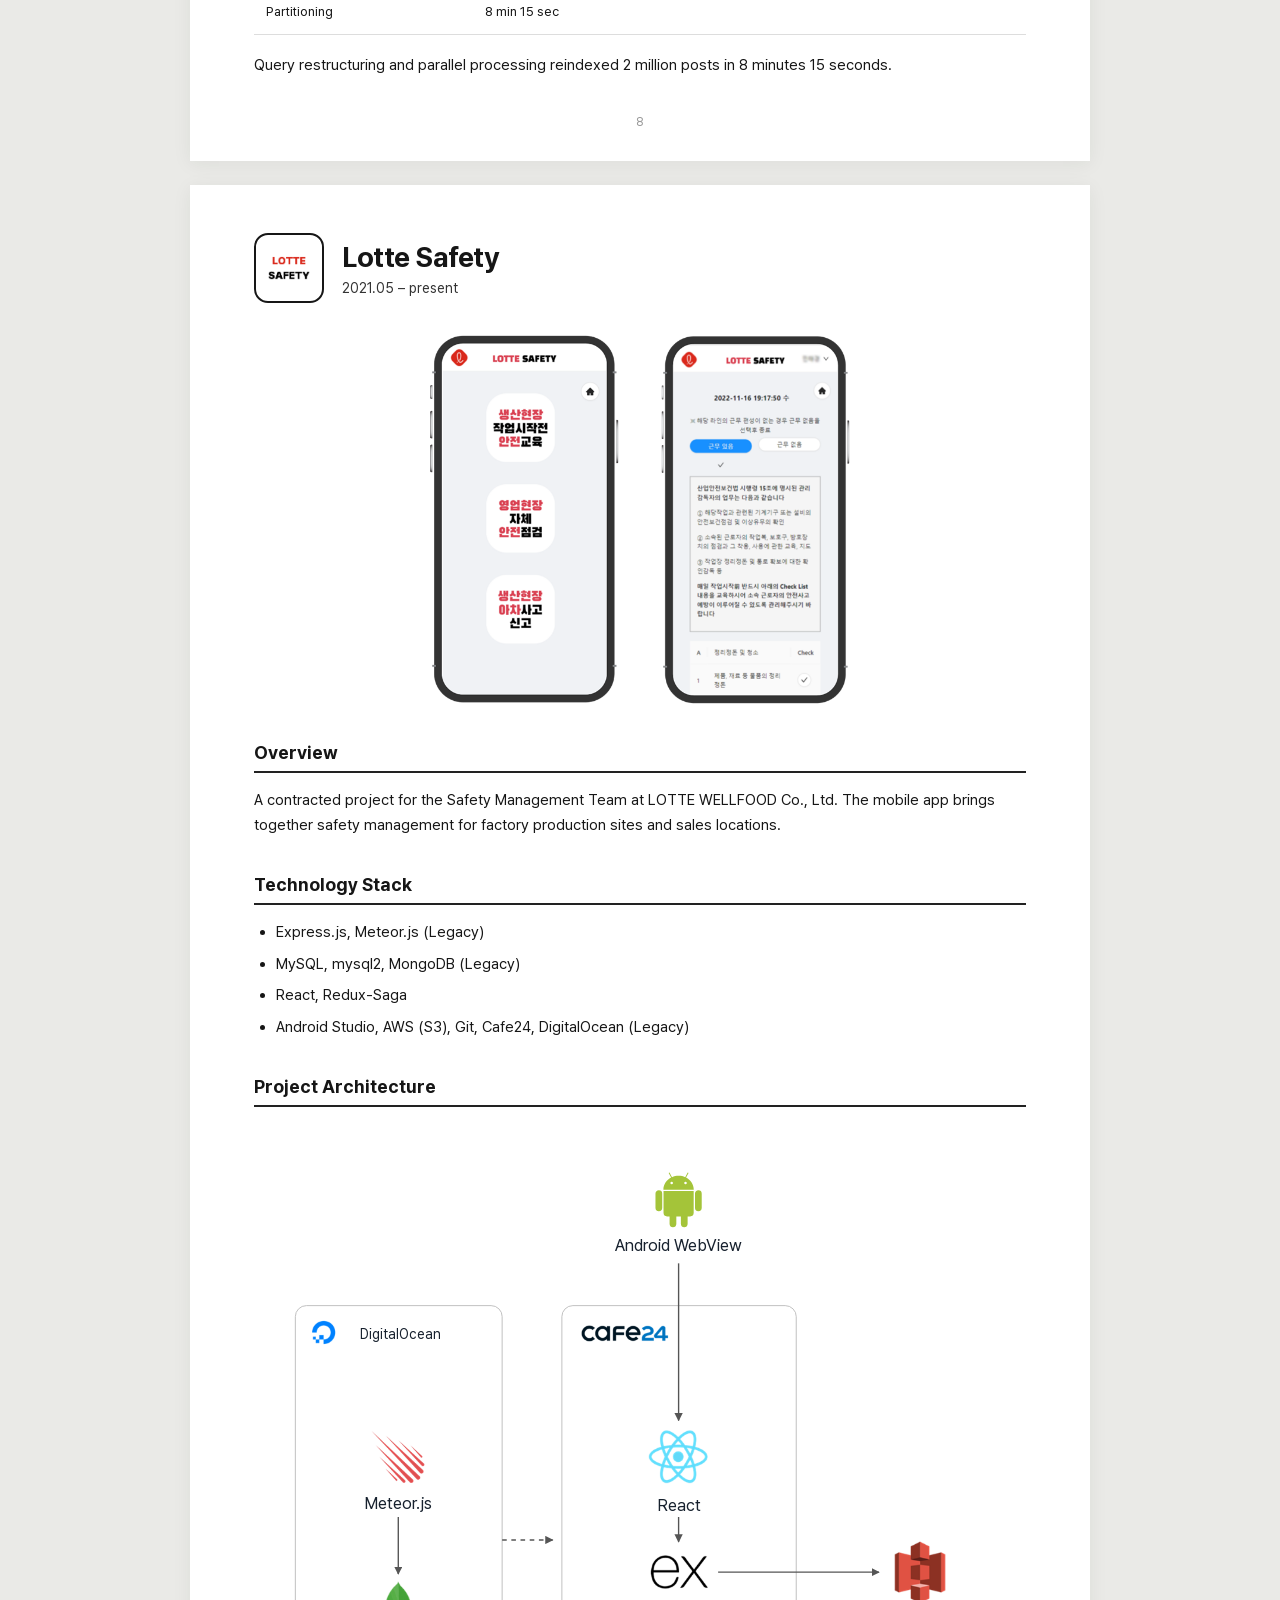
==== commit 77e27e7d: "style(portfolio): standardize English thread count labels" ====
--- a/en.html
+++ b/en.html
@@ -3,7 +3,7 @@
 <rect x="250" y="20" width="560" height="435" rx="16" fill="white" stroke="#bbb"/>
 <rect x="285" y="85" width="245" height="330" rx="12" fill="white" stroke="#bbb"/>
 <image x="275" y="35" width="45" height="45" href="[data-uri]"/><image x="386.0" y="92.0" width="38" height="38" href="[data-uri]"/><text x="405" y="151" text-anchor="middle" font-size="17" font-weight="500">EC2</text><image x="75" y="190" width="65" height="65" href="[data-uri]"/><text x="108" y="282" text-anchor="middle" font-size="20" font-weight="500">Flutter</text><g transform="translate(375 160)" fill="none" stroke="#219a77" stroke-width="4"><path d="M30 2L56 12v22c0 17-26 30-26 30S4 51 4 34V12z"/><path d="M18 32l9 9 16-20"/></g><text x="405" y="254" text-anchor="middle" font-size="20" font-weight="500">Caddy</text><image x="374" y="285" width="62" height="62" href="[data-uri]"/><text x="405" y="375" text-anchor="middle" font-size="20" font-weight="500">Spring Boot</text><image x="640" y="155" width="70" height="70" href="[data-uri]"/><text x="675" y="249" text-anchor="middle" font-size="18" font-weight="500">RDS PostgreSQL</text><image x="640.0" y="310.0" width="70" height="70" href="[data-uri]"/><text x="675" y="404" text-anchor="middle" font-size="20" font-weight="500">S3</text><image x="373.0" y="485.0" width="64" height="64" href="[data-uri]"/><text x="405" y="580" text-anchor="middle" font-size="19" font-weight="500">OpenAI Images API</text><path d="M156 222H365" stroke="#424242" stroke-width="1.4" fill="none" marker-end="url(#arrow)"/><path d="M405 264V281" stroke="#424242" stroke-width="1.4" fill="none" marker-end="url(#arrow)"/><path d="M451 315H568V202H632" stroke="#424242" stroke-width="1.4" fill="none" marker-end="url(#arrow)"/><path d="M451 332H635" stroke="#424242" stroke-width="1.4" fill="none" marker-end="url(#arrow)"/><path d="M405 382V476" stroke="#424242" stroke-width="1.4" fill="none" marker-end="url(#arrow)"/></svg></button></figure><div class="page-number">1</div></article></section><section class="sheet" id="page-2" data-label="Hi World, AI Concurrency / Consistency"><article class="web-body"><h1>AI Generation and Credit Consistency</h1>
-<figure class="diagram"><button class="visual" data-image="assets/en-pixel-worker.svg" aria-label="Enlarge final architecture"><svg xmlns="http://www.w3.org/2000/svg" viewBox="0 0 1180 820" role="img" aria-label="Event-driven AI generation and thread pools"><title>Event-driven AI generation and thread pools</title><defs><marker id="event-normal" viewBox="0 0 10 10" refX="9" refY="5" markerWidth="7" markerHeight="7" orient="auto"><path d="M0 0 10 5 0 10z" fill="#556576"/></marker><marker id="event-success" viewBox="0 0 10 10" refX="9" refY="5" markerWidth="7" markerHeight="7" orient="auto"><path d="M0 0 10 5 0 10z" fill="#27845b"/></marker><marker id="event-failure" viewBox="0 0 10 10" refX="9" refY="5" markerWidth="7" markerHeight="7" orient="auto"><path d="M0 0 10 5 0 10z" fill="#c34f4f"/></marker></defs><style>text{font-family:"Pretendard Variable",sans-serif}</style><rect width="1180" height="820" fill="white"/><image x="80" y="60" width="60" height="60" href="[data-uri]"/><text x="110" y="154" text-anchor="middle" font-size="20" fill="#17212e">AI Image Generation API</text><image x="360" y="60" width="60" height="60" href="[data-uri]"/><text x="390" y="154" text-anchor="middle" font-size="23" fill="#17212e">PostgreSQL</text><text x="390" y="184" text-anchor="middle" font-size="19" fill="#556576">Durable job queue</text><image x="640" y="60" width="60" height="60" href="[data-uri]"/><text x="670" y="154" text-anchor="middle" font-size="23" fill="#17212e">Dispatcher</text><text x="670" y="184" text-anchor="middle" font-size="19" fill="#556576"><tspan x="670" dy="0">LISTEN/NOTIFY</tspan><tspan x="670" dy="23">Recovery polling</tspan></text><path d="M148 90H352" fill="none" stroke="#556576" stroke-width="2" marker-end="url(#event-normal)"/><text x="250" y="70" text-anchor="middle" font-size="19" fill="#556576">Register job</text><path d="M428 90H632" fill="none" stroke="#556576" stroke-width="2" marker-end="url(#event-normal)"/><text x="530" y="70" text-anchor="middle" font-size="19" fill="#556576">Notify after commit</text><path d="M670 220V322" fill="none" stroke="#556576" stroke-width="2" marker-end="url(#event-normal)"/><text x="652" y="260" text-anchor="end" font-size="19" fill="#556576">Dispatch job</text><image x="640" y="330" width="60" height="60" href="[data-uri]"/><text x="670" y="424" text-anchor="middle" font-size="23" fill="#17212e">Worker</text><text x="670" y="454" text-anchor="middle" font-size="19" fill="#556576">8 virtual threads</text><image x="300" y="330" width="60" height="60" href="[data-uri]"/><text x="330" y="424" text-anchor="middle" font-size="23" fill="#17212e">OpenAI API</text><image x="980" y="330" width="60" height="60" href="[data-uri]"/><text x="1010" y="424" text-anchor="middle" font-size="23" fill="#17212e">Postprocessing Worker</text><text x="1010" y="454" text-anchor="middle" font-size="19" fill="#556576">Platform threads / 2</text><path d="M632 342H368" fill="none" stroke="#556576" stroke-width="2" marker-end="url(#event-normal)"/><text x="500" y="322" text-anchor="middle" font-size="19" fill="#556576">Request image generation</text><path d="M368 378H632" fill="none" stroke="#556576" stroke-width="2" marker-end="url(#event-normal)"/><text x="500" y="410" text-anchor="middle" font-size="19" fill="#556576">Return image</text><path d="M972 378H708" fill="none" stroke="#556576" stroke-width="2" marker-end="url(#event-normal)"/><text x="820" y="405" text-anchor="middle" font-size="17" fill="#556576">Return result</text><path d="M670 478V550" fill="none" stroke="#556576" stroke-width="2"/><circle cx="670" cy="550" r="4" fill="#556576"/><path d="M670 550H470V572" fill="none" stroke="#27845b" stroke-width="2" marker-end="url(#event-success)"/><text x="650" y="530" text-anchor="end" font-size="19" fill="#27845b">Finalize result and usage on success</text><path d="M670 550H870V647" fill="none" stroke="#c34f4f" stroke-width="2" marker-end="url(#event-failure)"/><text x="780" y="530" text-anchor="middle" font-size="19" fill="#c34f4f">Record failure</text><image x="440" y="655" width="60" height="60" href="[data-uri]"/><text x="470" y="749" text-anchor="middle" font-size="23" fill="#17212e">PostgreSQL</text><text x="470" y="779" text-anchor="middle" font-size="19" fill="#556576">Result and usage</text><image x="840" y="655" width="60" height="60" href="[data-uri]"/><text x="870" y="749" text-anchor="middle" font-size="23" fill="#17212e">PostgreSQL</text><text x="870" y="779" text-anchor="middle" font-size="19" fill="#556576">Job status</text><image x="818.0" y="88.0" width="44" height="44" href="[data-uri]"/><image x="988" y="88" width="44" height="44" href="[data-uri]"/><text x="840" y="70" text-anchor="middle" font-size="17" fill="#556576">S3</text><text x="1010" y="70" text-anchor="middle" font-size="17" fill="#556576">PostgreSQL</text><text x="808" y="250" text-anchor="start" font-size="17" fill="#556576">Save image</text><text x="925" y="155" text-anchor="middle" font-size="17" fill="#556576">Commit checkpoint</text><path d="M708 342H790V110H810" fill="none" stroke="#556576" stroke-width="2" marker-end="url(#event-normal)"/><path d="M870 110H980" fill="none" stroke="#556576" stroke-width="2" marker-end="url(#event-normal)"/><path d="M1010 140V322" fill="none" stroke="#556576" stroke-width="2" marker-end="url(#event-normal)"/><text x="1026" y="250" text-anchor="start" font-size="19" fill="#556576">Postprocess</text><image x="448.0" y="578.0" width="44" height="44" href="[data-uri]"/><text x="420" y="607" text-anchor="middle" font-size="18" fill="#556576">S3</text><path d="M470 628V647" fill="none" stroke="#27845b" stroke-width="2" marker-end="url(#event-success)"/></svg></button></figure>
+<figure class="diagram"><button class="visual" data-image="assets/en-pixel-worker.svg" aria-label="Enlarge final architecture"><svg xmlns="http://www.w3.org/2000/svg" viewBox="0 0 1180 820" role="img" aria-label="Event-driven AI generation and thread pools"><title>Event-driven AI generation and thread pools</title><defs><marker id="event-normal" viewBox="0 0 10 10" refX="9" refY="5" markerWidth="7" markerHeight="7" orient="auto"><path d="M0 0 10 5 0 10z" fill="#556576"/></marker><marker id="event-success" viewBox="0 0 10 10" refX="9" refY="5" markerWidth="7" markerHeight="7" orient="auto"><path d="M0 0 10 5 0 10z" fill="#27845b"/></marker><marker id="event-failure" viewBox="0 0 10 10" refX="9" refY="5" markerWidth="7" markerHeight="7" orient="auto"><path d="M0 0 10 5 0 10z" fill="#c34f4f"/></marker></defs><style>text{font-family:"Pretendard Variable",sans-serif}</style><rect width="1180" height="820" fill="white"/><image x="80" y="60" width="60" height="60" href="[data-uri]"/><text x="110" y="154" text-anchor="middle" font-size="20" fill="#17212e">AI Image Generation API</text><image x="360" y="60" width="60" height="60" href="[data-uri]"/><text x="390" y="154" text-anchor="middle" font-size="23" fill="#17212e">PostgreSQL</text><text x="390" y="184" text-anchor="middle" font-size="19" fill="#556576">Durable job queue</text><image x="640" y="60" width="60" height="60" href="[data-uri]"/><text x="670" y="154" text-anchor="middle" font-size="23" fill="#17212e">Dispatcher</text><text x="670" y="184" text-anchor="middle" font-size="19" fill="#556576"><tspan x="670" dy="0">LISTEN/NOTIFY</tspan><tspan x="670" dy="23">Recovery polling</tspan></text><path d="M148 90H352" fill="none" stroke="#556576" stroke-width="2" marker-end="url(#event-normal)"/><text x="250" y="70" text-anchor="middle" font-size="19" fill="#556576">Register job</text><path d="M428 90H632" fill="none" stroke="#556576" stroke-width="2" marker-end="url(#event-normal)"/><text x="530" y="70" text-anchor="middle" font-size="19" fill="#556576">Notify after commit</text><path d="M670 220V322" fill="none" stroke="#556576" stroke-width="2" marker-end="url(#event-normal)"/><text x="652" y="260" text-anchor="end" font-size="19" fill="#556576">Dispatch job</text><image x="640" y="330" width="60" height="60" href="[data-uri]"/><text x="670" y="424" text-anchor="middle" font-size="23" fill="#17212e">Worker</text><text x="670" y="454" text-anchor="middle" font-size="19" fill="#556576">8 virtual threads</text><image x="300" y="330" width="60" height="60" href="[data-uri]"/><text x="330" y="424" text-anchor="middle" font-size="23" fill="#17212e">OpenAI API</text><image x="980" y="330" width="60" height="60" href="[data-uri]"/><text x="1010" y="424" text-anchor="middle" font-size="23" fill="#17212e">Postprocessing Worker</text><text x="1010" y="454" text-anchor="middle" font-size="19" fill="#556576">2 platform threads</text><path d="M632 342H368" fill="none" stroke="#556576" stroke-width="2" marker-end="url(#event-normal)"/><text x="500" y="322" text-anchor="middle" font-size="19" fill="#556576">Request image generation</text><path d="M368 378H632" fill="none" stroke="#556576" stroke-width="2" marker-end="url(#event-normal)"/><text x="500" y="410" text-anchor="middle" font-size="19" fill="#556576">Return image</text><path d="M972 378H708" fill="none" stroke="#556576" stroke-width="2" marker-end="url(#event-normal)"/><text x="820" y="405" text-anchor="middle" font-size="17" fill="#556576">Return result</text><path d="M670 478V550" fill="none" stroke="#556576" stroke-width="2"/><circle cx="670" cy="550" r="4" fill="#556576"/><path d="M670 550H470V572" fill="none" stroke="#27845b" stroke-width="2" marker-end="url(#event-success)"/><text x="650" y="530" text-anchor="end" font-size="19" fill="#27845b">Finalize result and usage on success</text><path d="M670 550H870V647" fill="none" stroke="#c34f4f" stroke-width="2" marker-end="url(#event-failure)"/><text x="780" y="530" text-anchor="middle" font-size="19" fill="#c34f4f">Record failure</text><image x="440" y="655" width="60" height="60" href="[data-uri]"/><text x="470" y="749" text-anchor="middle" font-size="23" fill="#17212e">PostgreSQL</text><text x="470" y="779" text-anchor="middle" font-size="19" fill="#556576">Result and usage</text><image x="840" y="655" width="60" height="60" href="[data-uri]"/><text x="870" y="749" text-anchor="middle" font-size="23" fill="#17212e">PostgreSQL</text><text x="870" y="779" text-anchor="middle" font-size="19" fill="#556576">Job status</text><image x="818.0" y="88.0" width="44" height="44" href="[data-uri]"/><image x="988" y="88" width="44" height="44" href="[data-uri]"/><text x="840" y="70" text-anchor="middle" font-size="17" fill="#556576">S3</text><text x="1010" y="70" text-anchor="middle" font-size="17" fill="#556576">PostgreSQL</text><text x="808" y="250" text-anchor="start" font-size="17" fill="#556576">Save image</text><text x="925" y="155" text-anchor="middle" font-size="17" fill="#556576">Commit checkpoint</text><path d="M708 342H790V110H810" fill="none" stroke="#556576" stroke-width="2" marker-end="url(#event-normal)"/><path d="M870 110H980" fill="none" stroke="#556576" stroke-width="2" marker-end="url(#event-normal)"/><path d="M1010 140V322" fill="none" stroke="#556576" stroke-width="2" marker-end="url(#event-normal)"/><text x="1026" y="250" text-anchor="start" font-size="19" fill="#556576">Postprocess</text><image x="448.0" y="578.0" width="44" height="44" href="[data-uri]"/><text x="420" y="607" text-anchor="middle" font-size="18" fill="#556576">S3</text><path d="M470 628V647" fill="none" stroke="#27845b" stroke-width="2" marker-end="url(#event-success)"/></svg></button></figure>
 <h2>Problem</h2>
 <ul><li>Completing the same four AI generation jobs took 84.57 seconds. Requests were persisted in the database, but one scheduler handled external API waits through completion, forcing each job to wait for the previous one.</li><li>Requests from different users were serialized, and increasing the scheduler pool did not parallelize the same scheduled task. Separating execution also required protection against duplicate result persistence and credit consumption.</li></ul>
 <h2>Solution</h2>
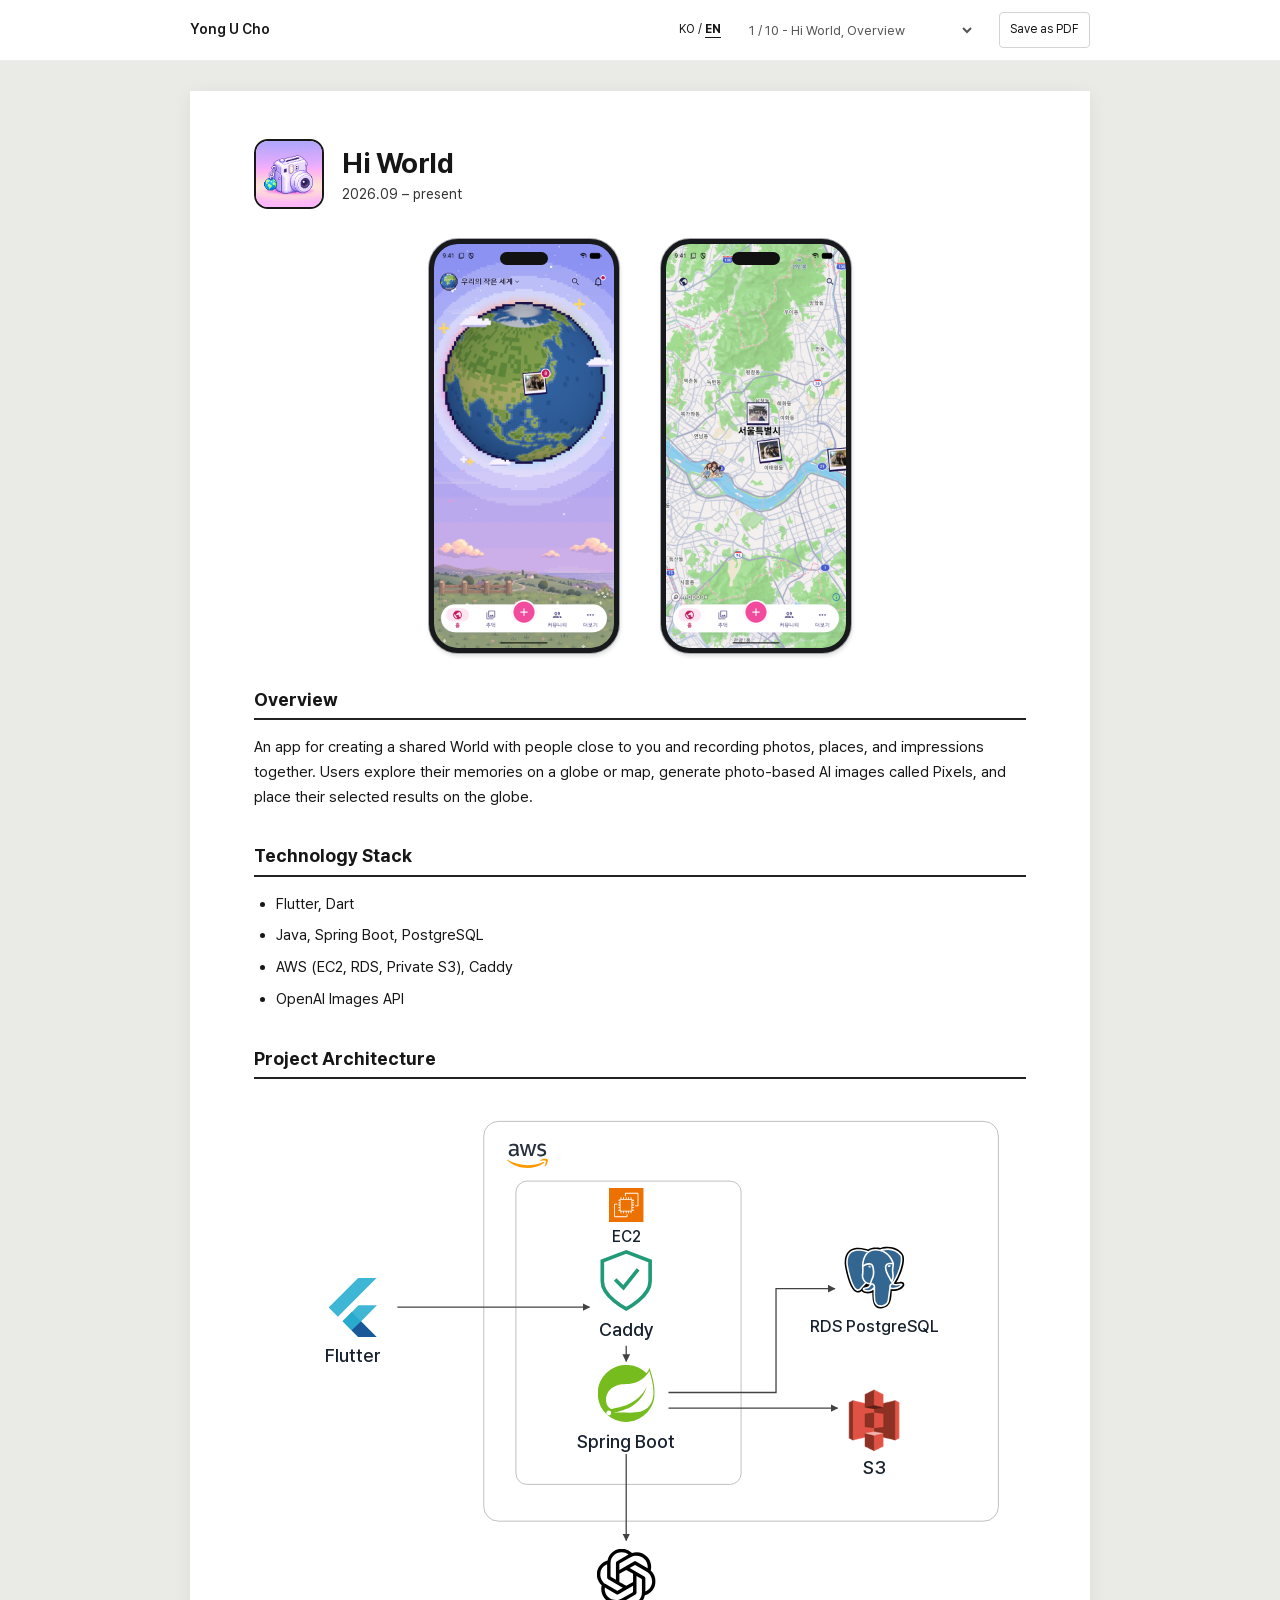
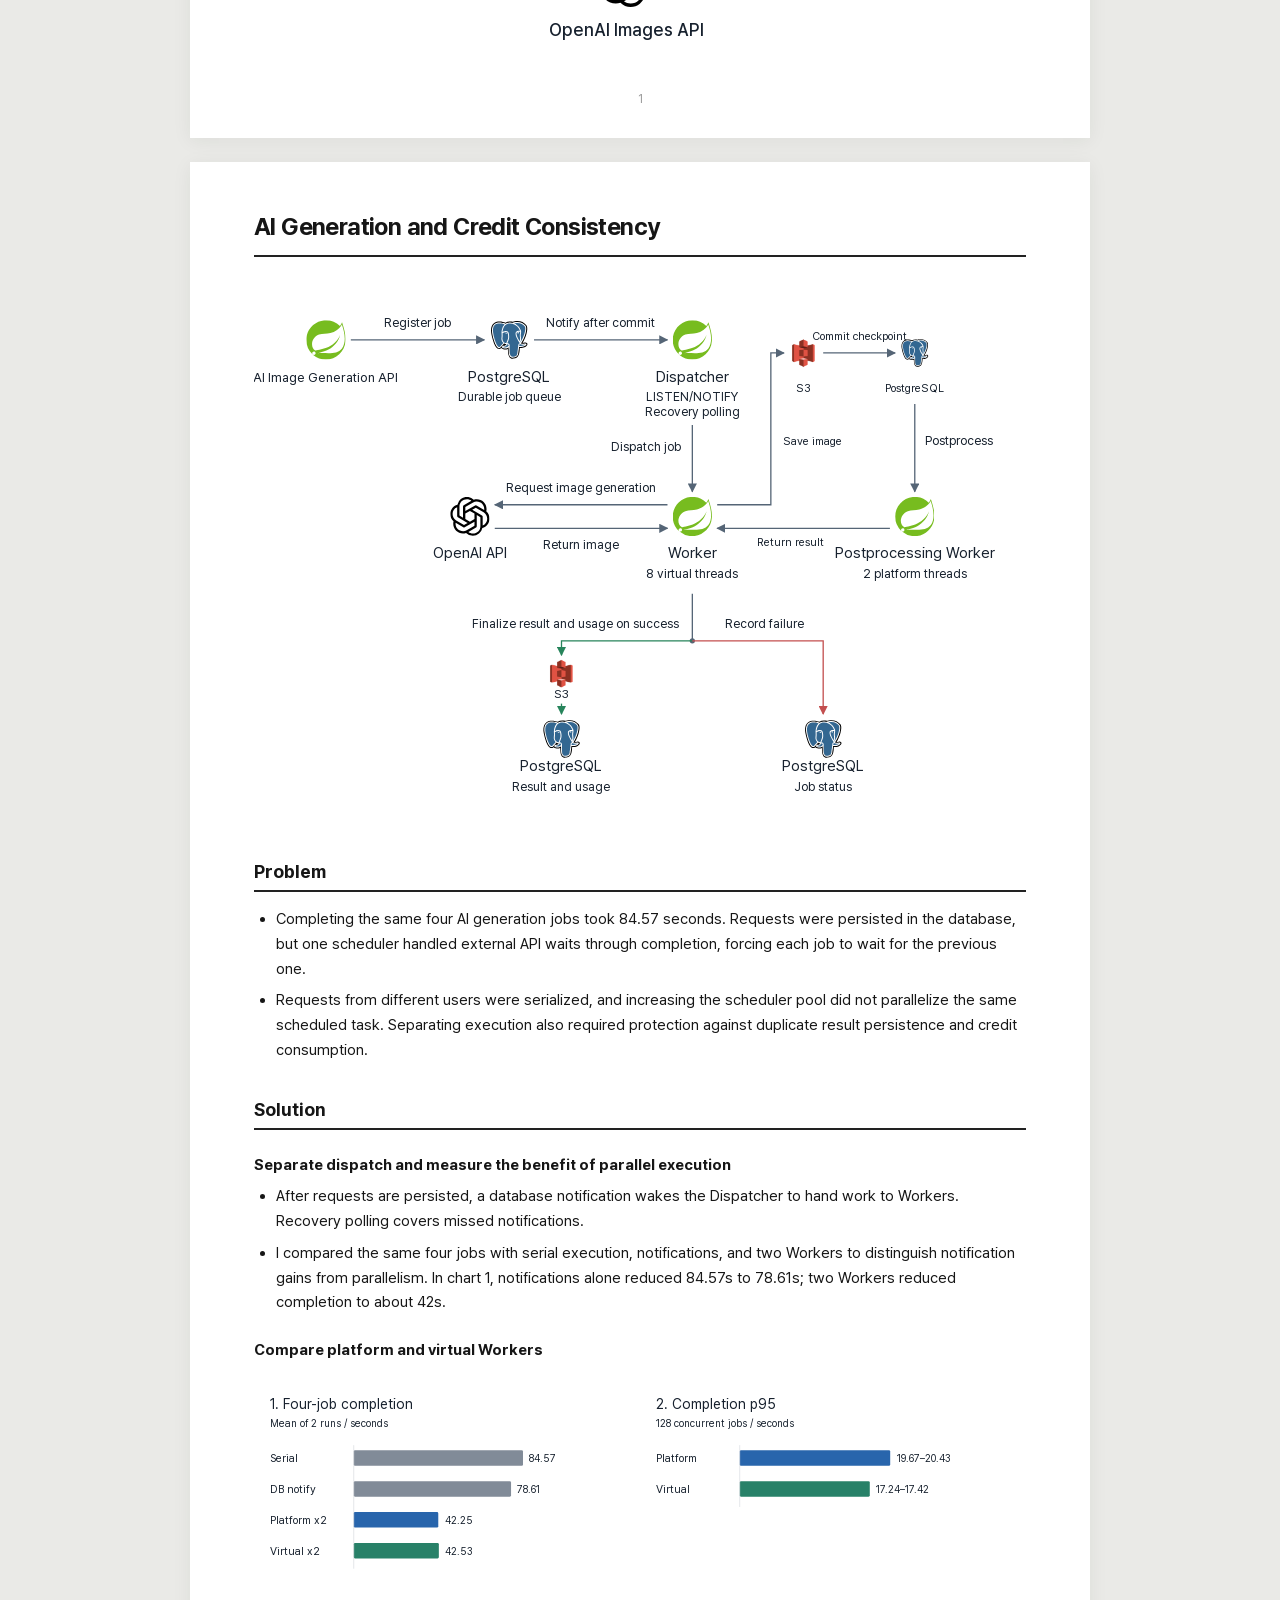
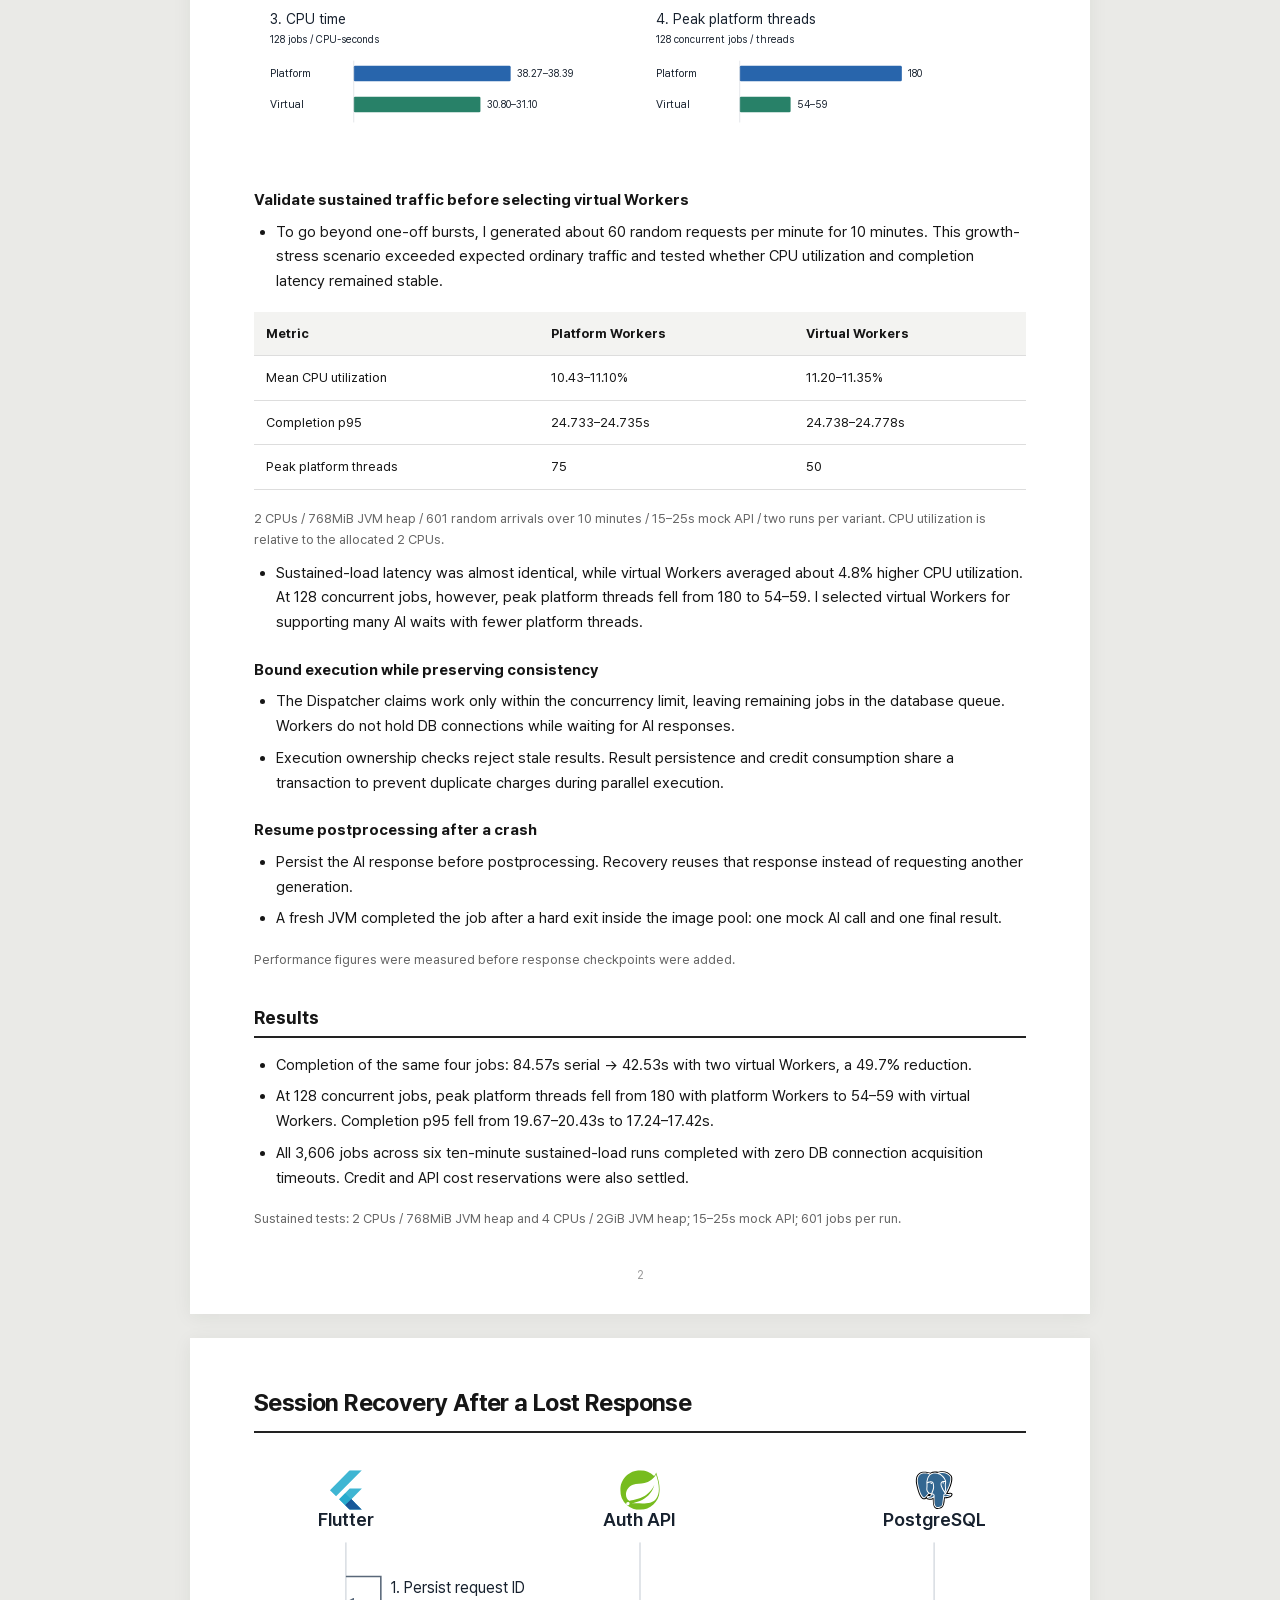
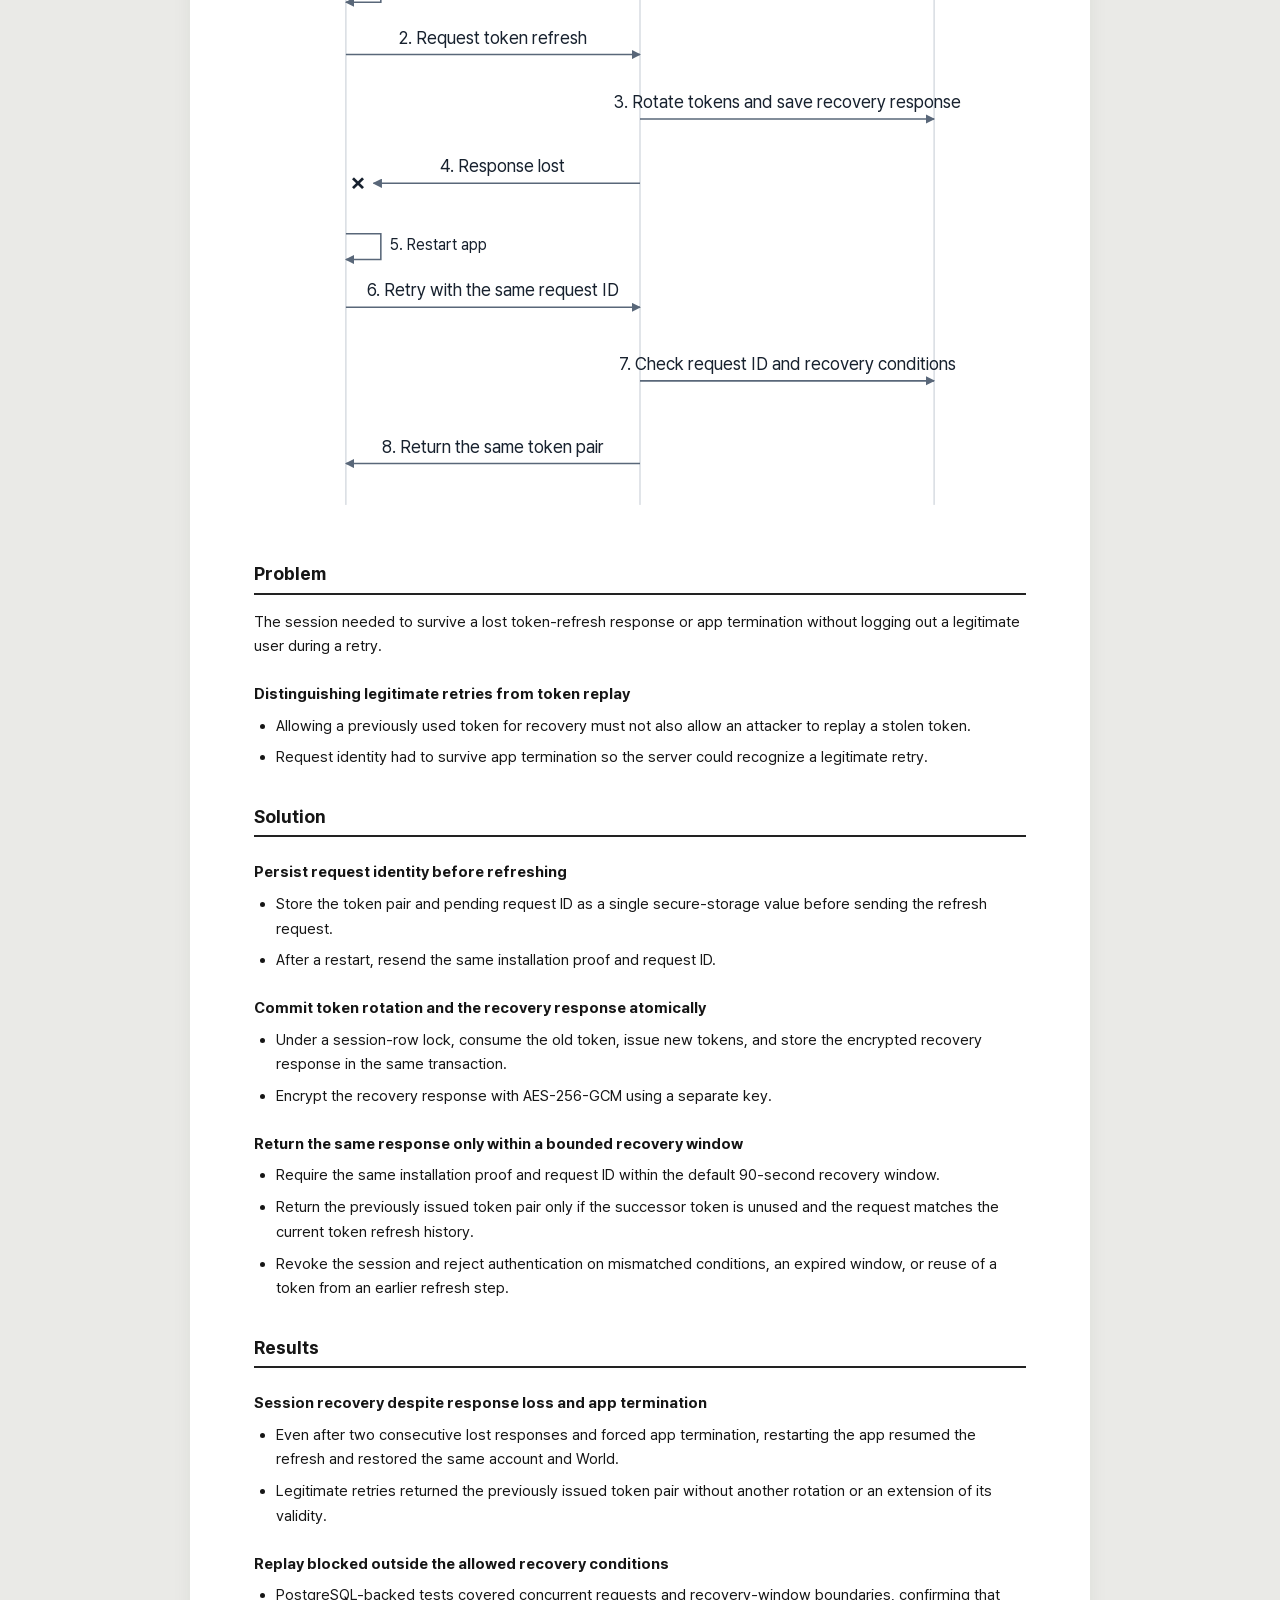
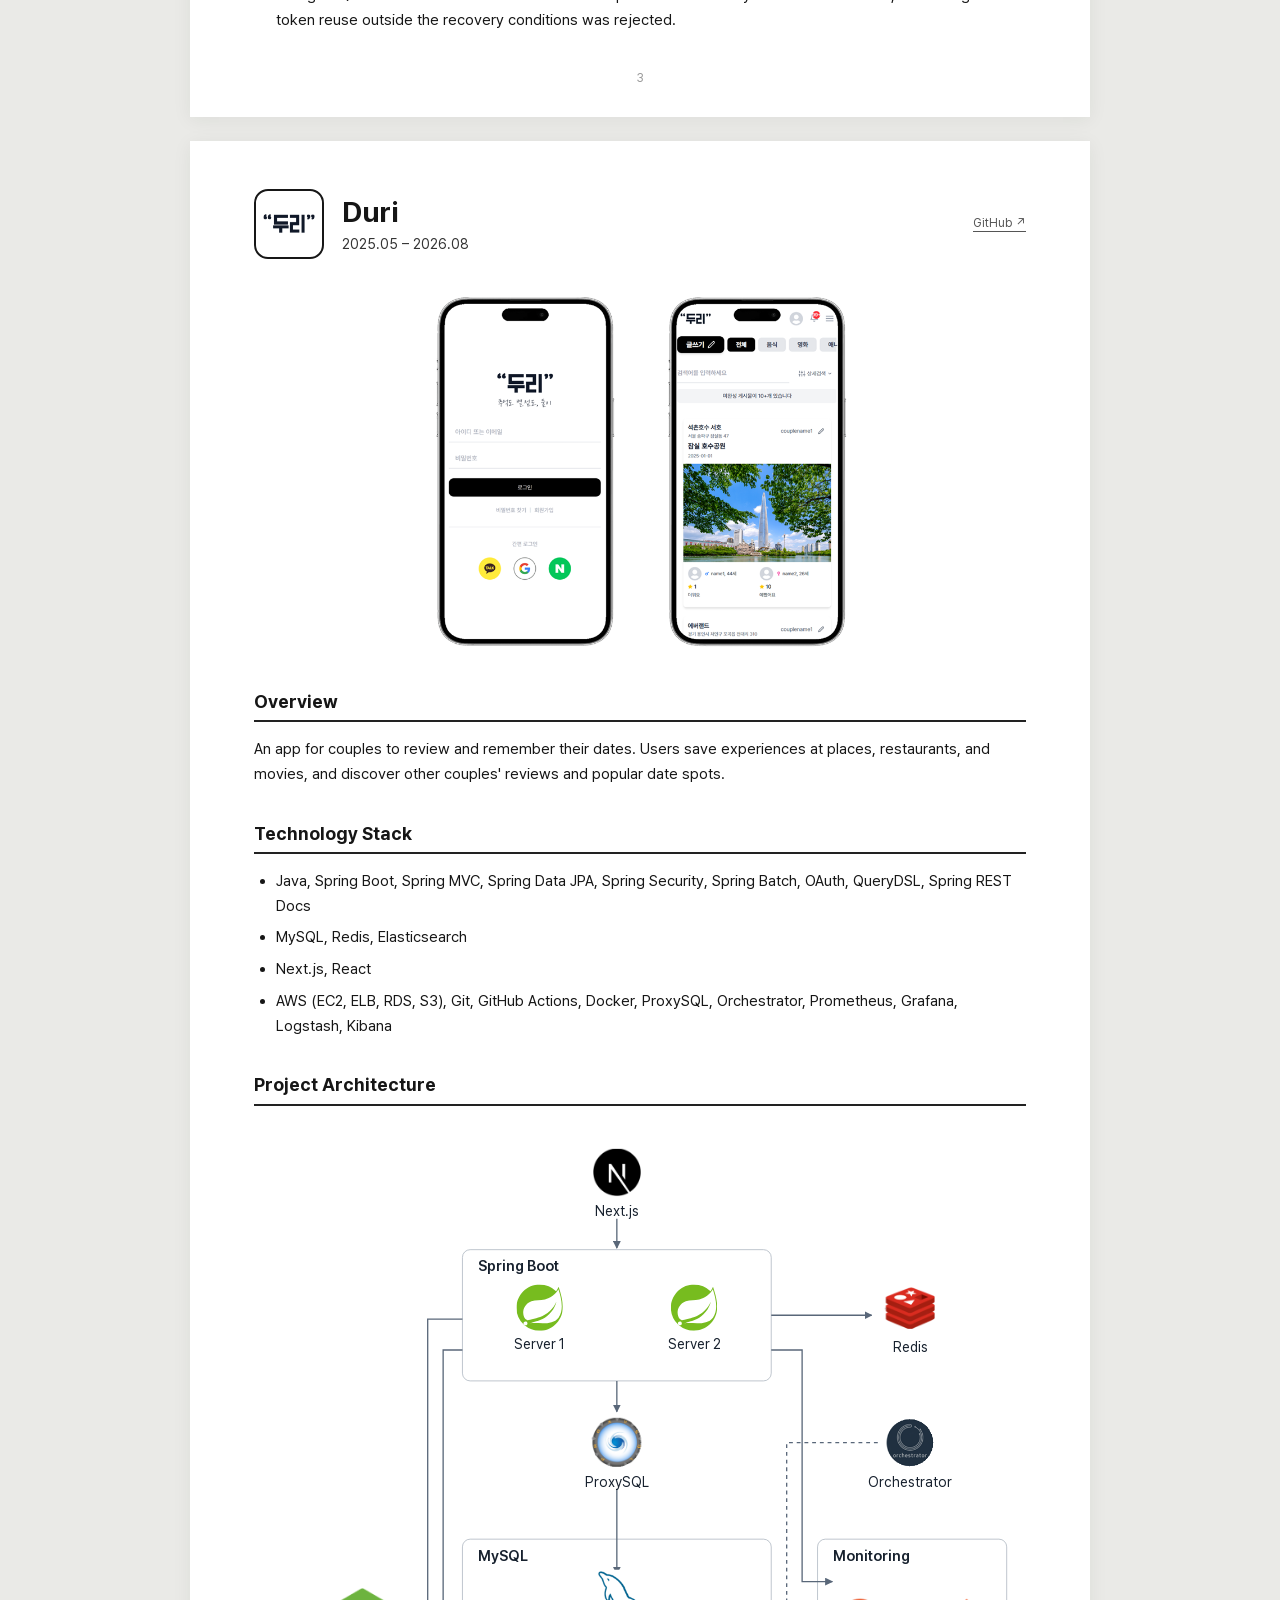
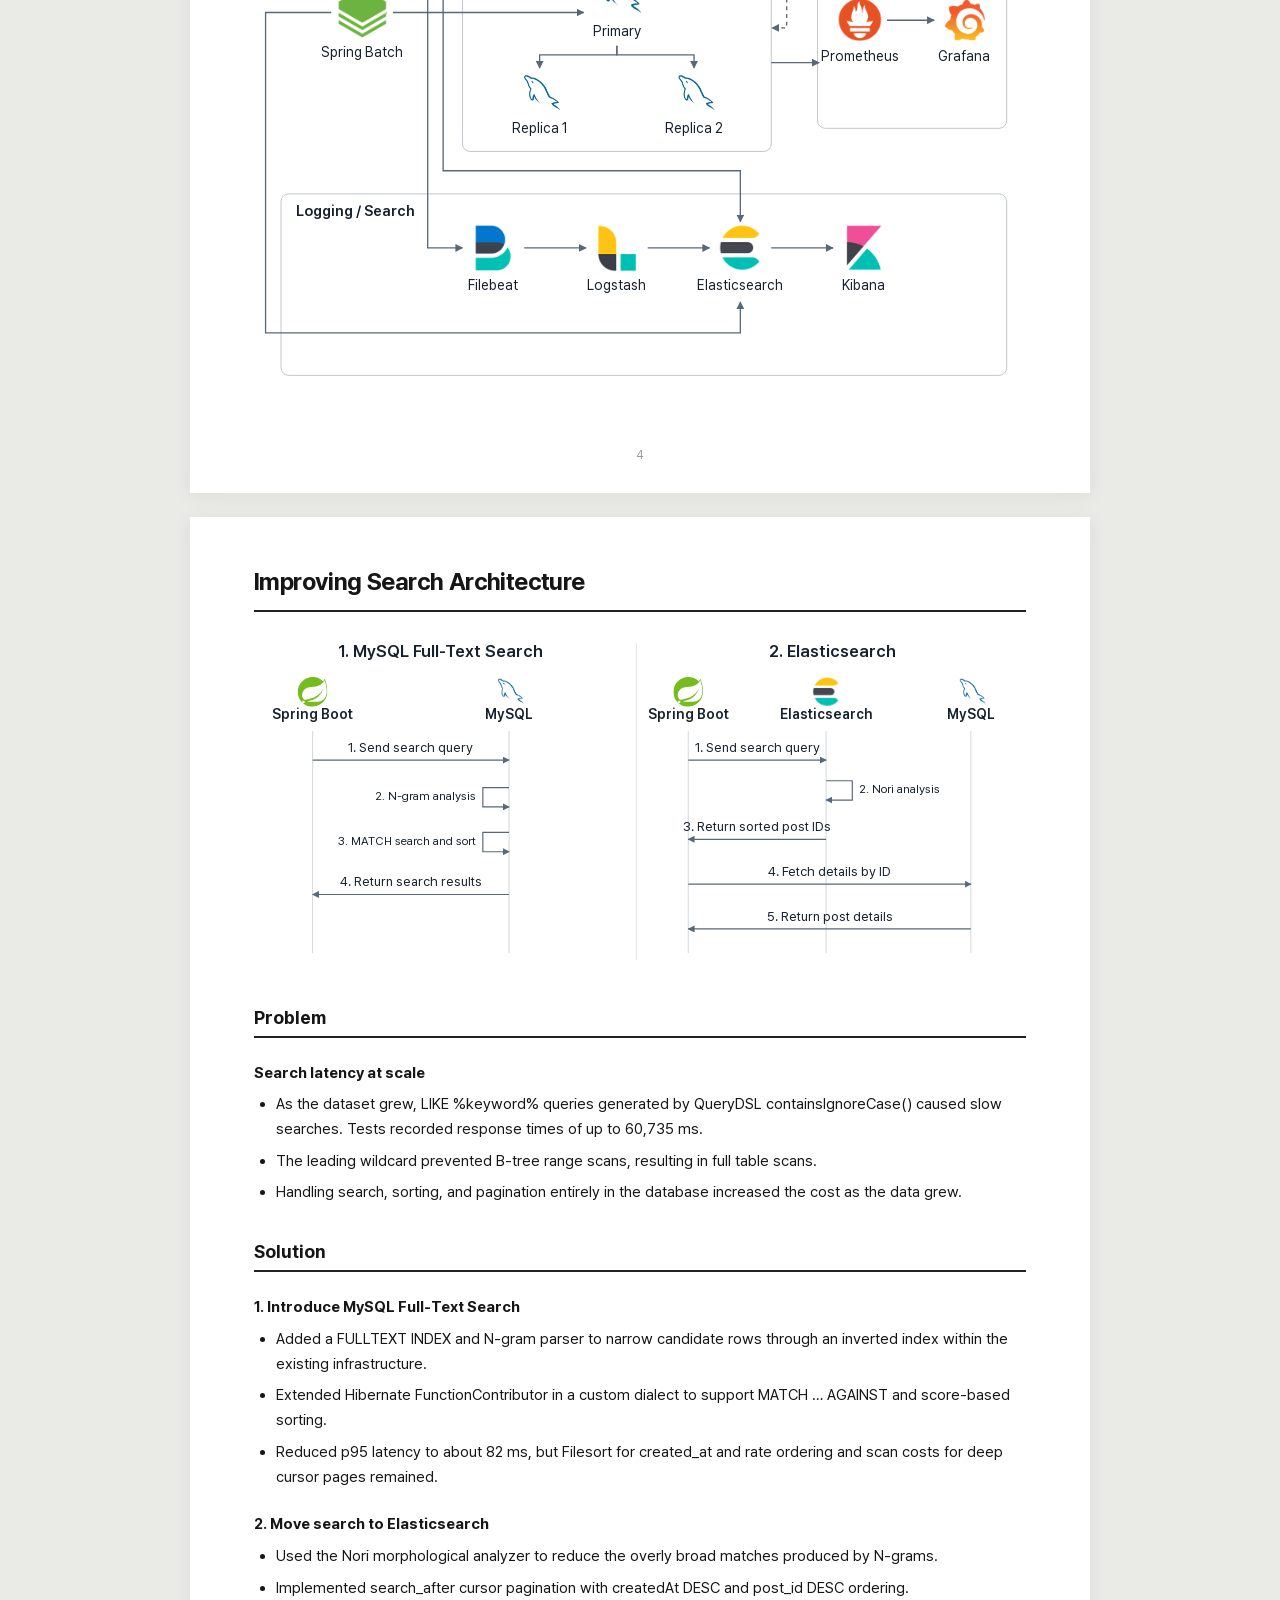
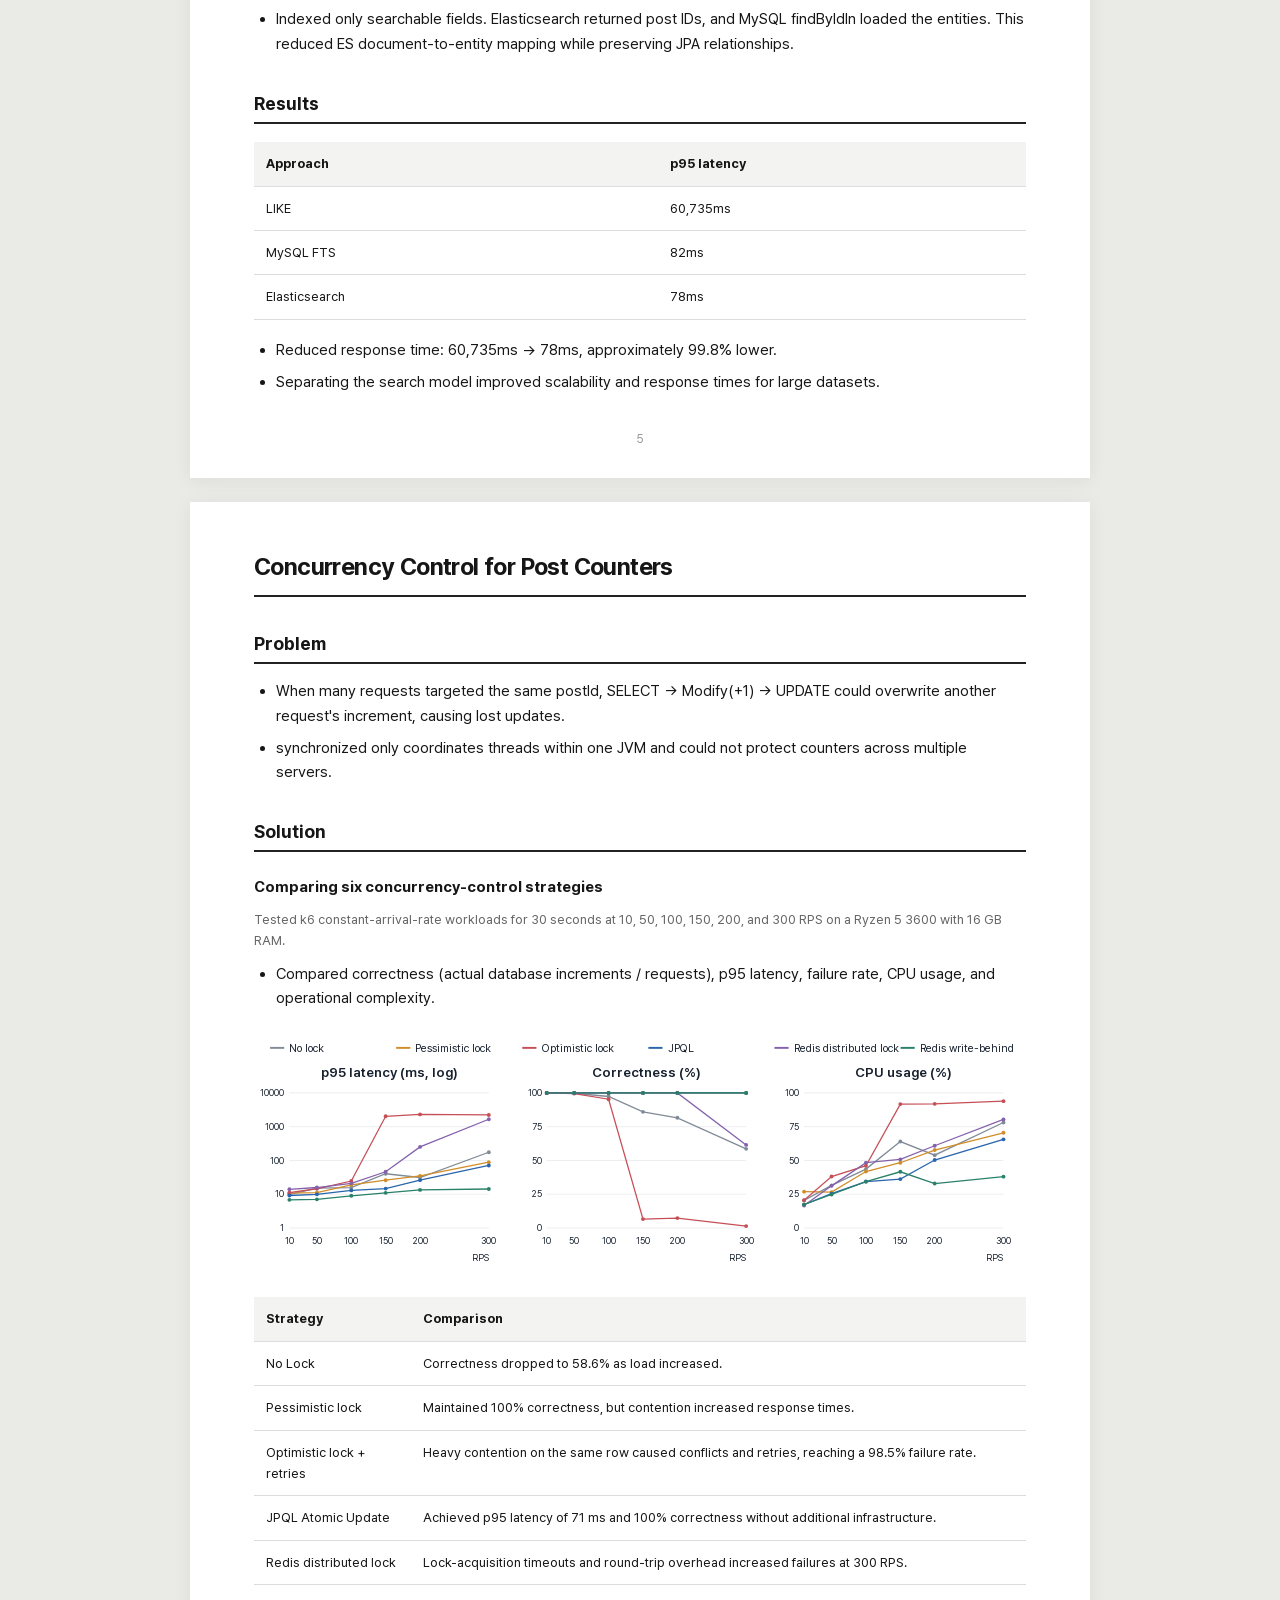
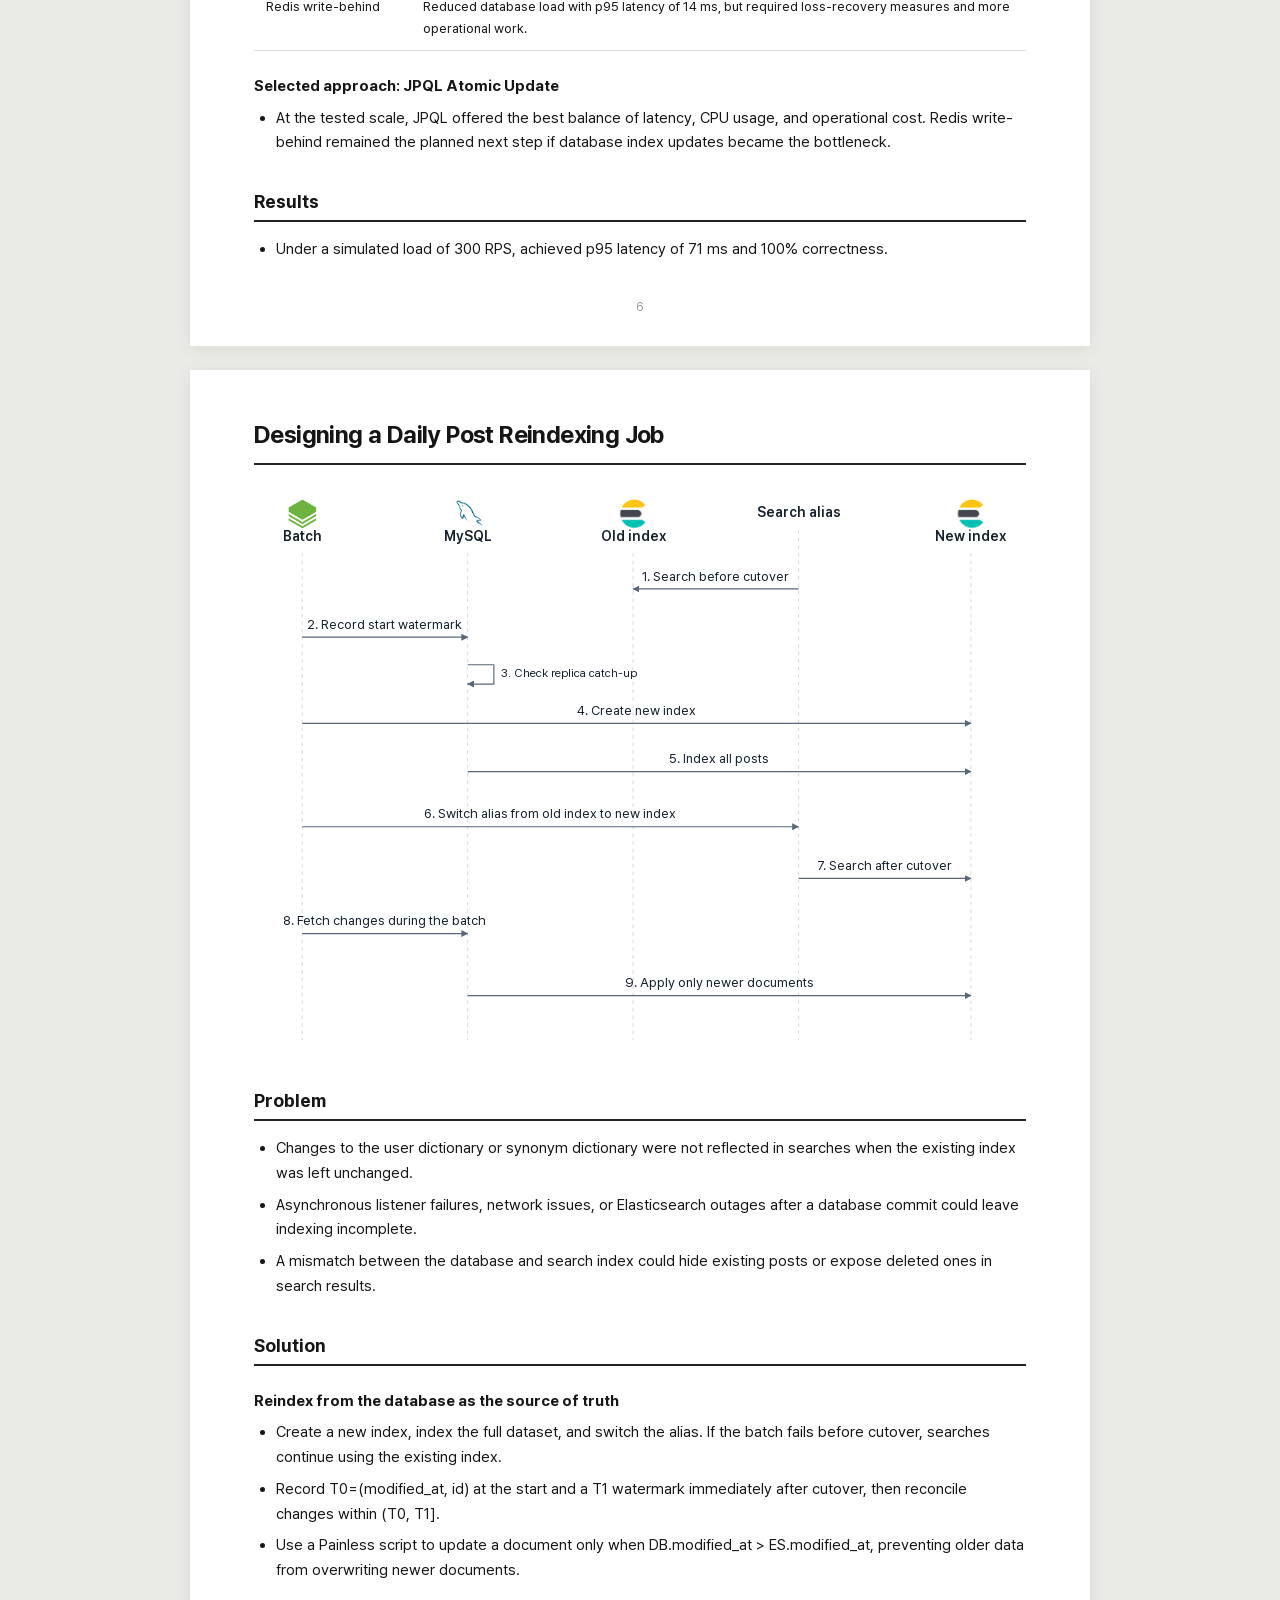
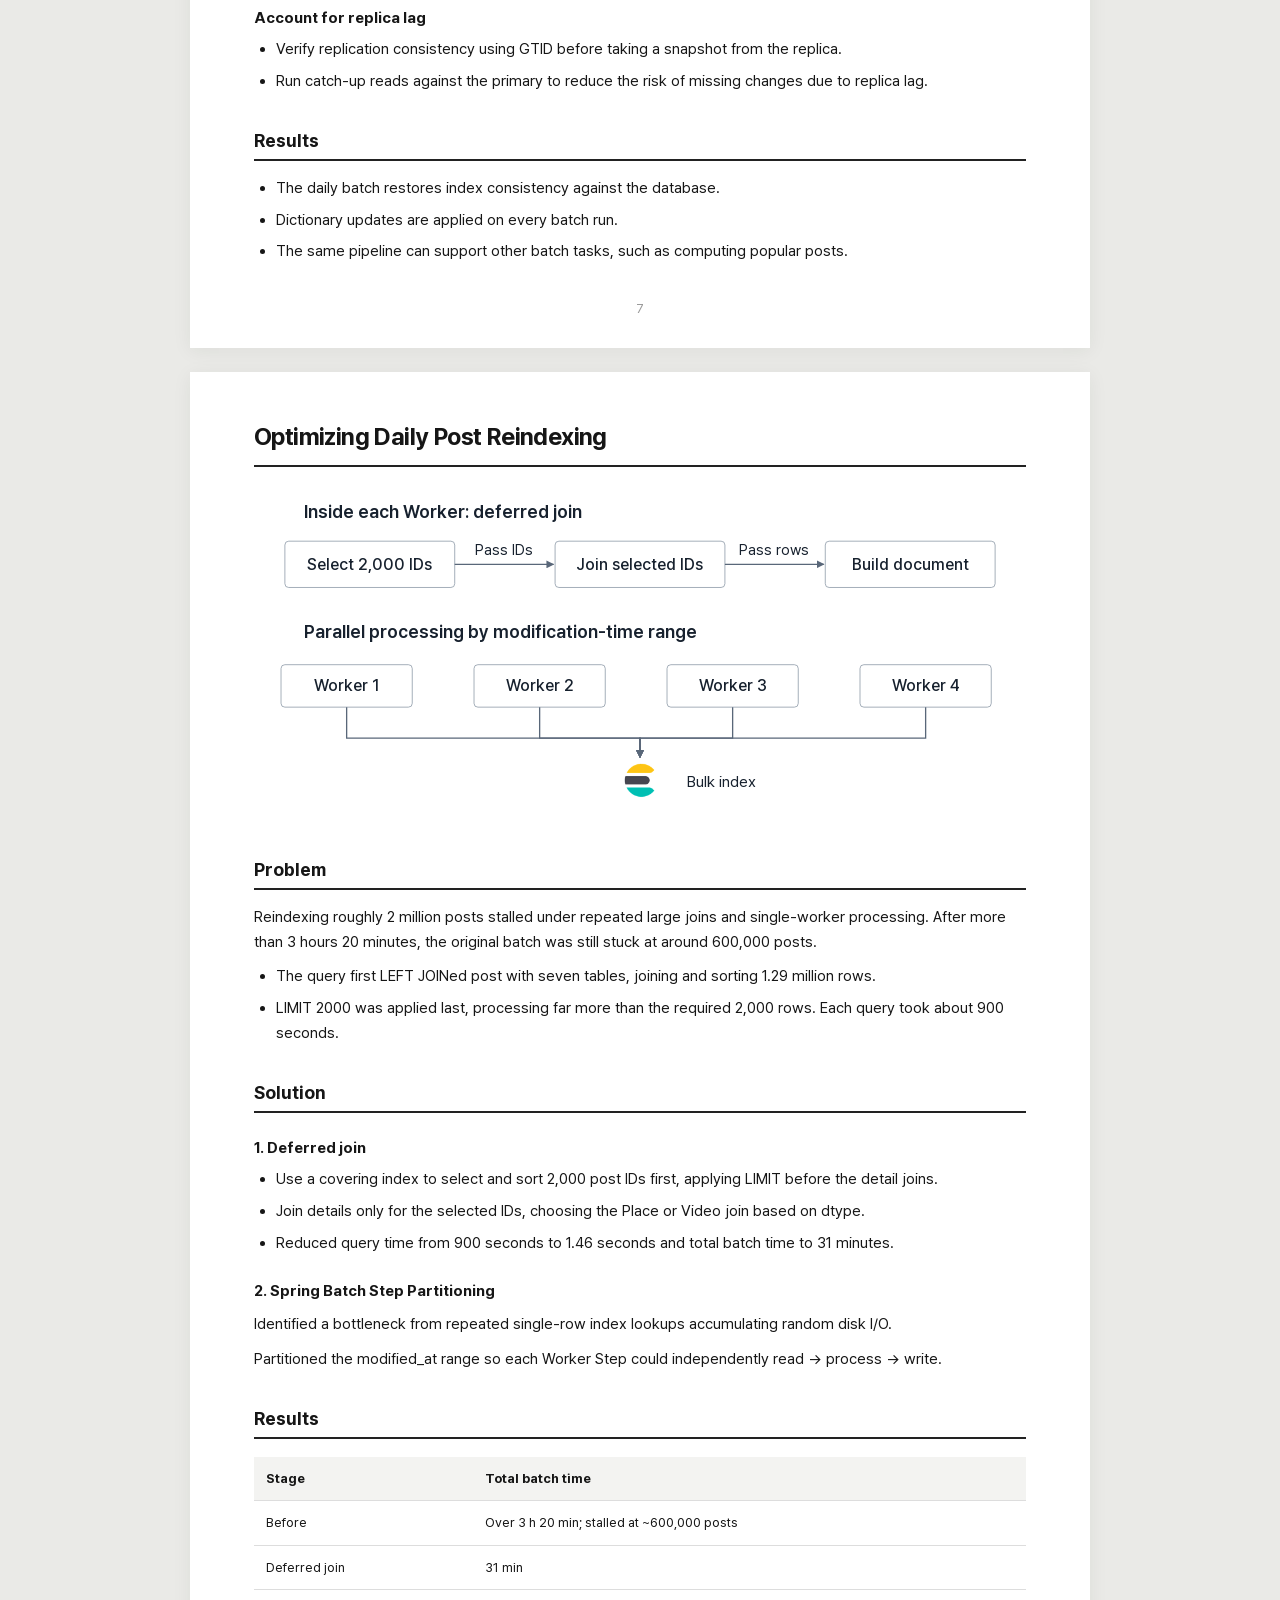
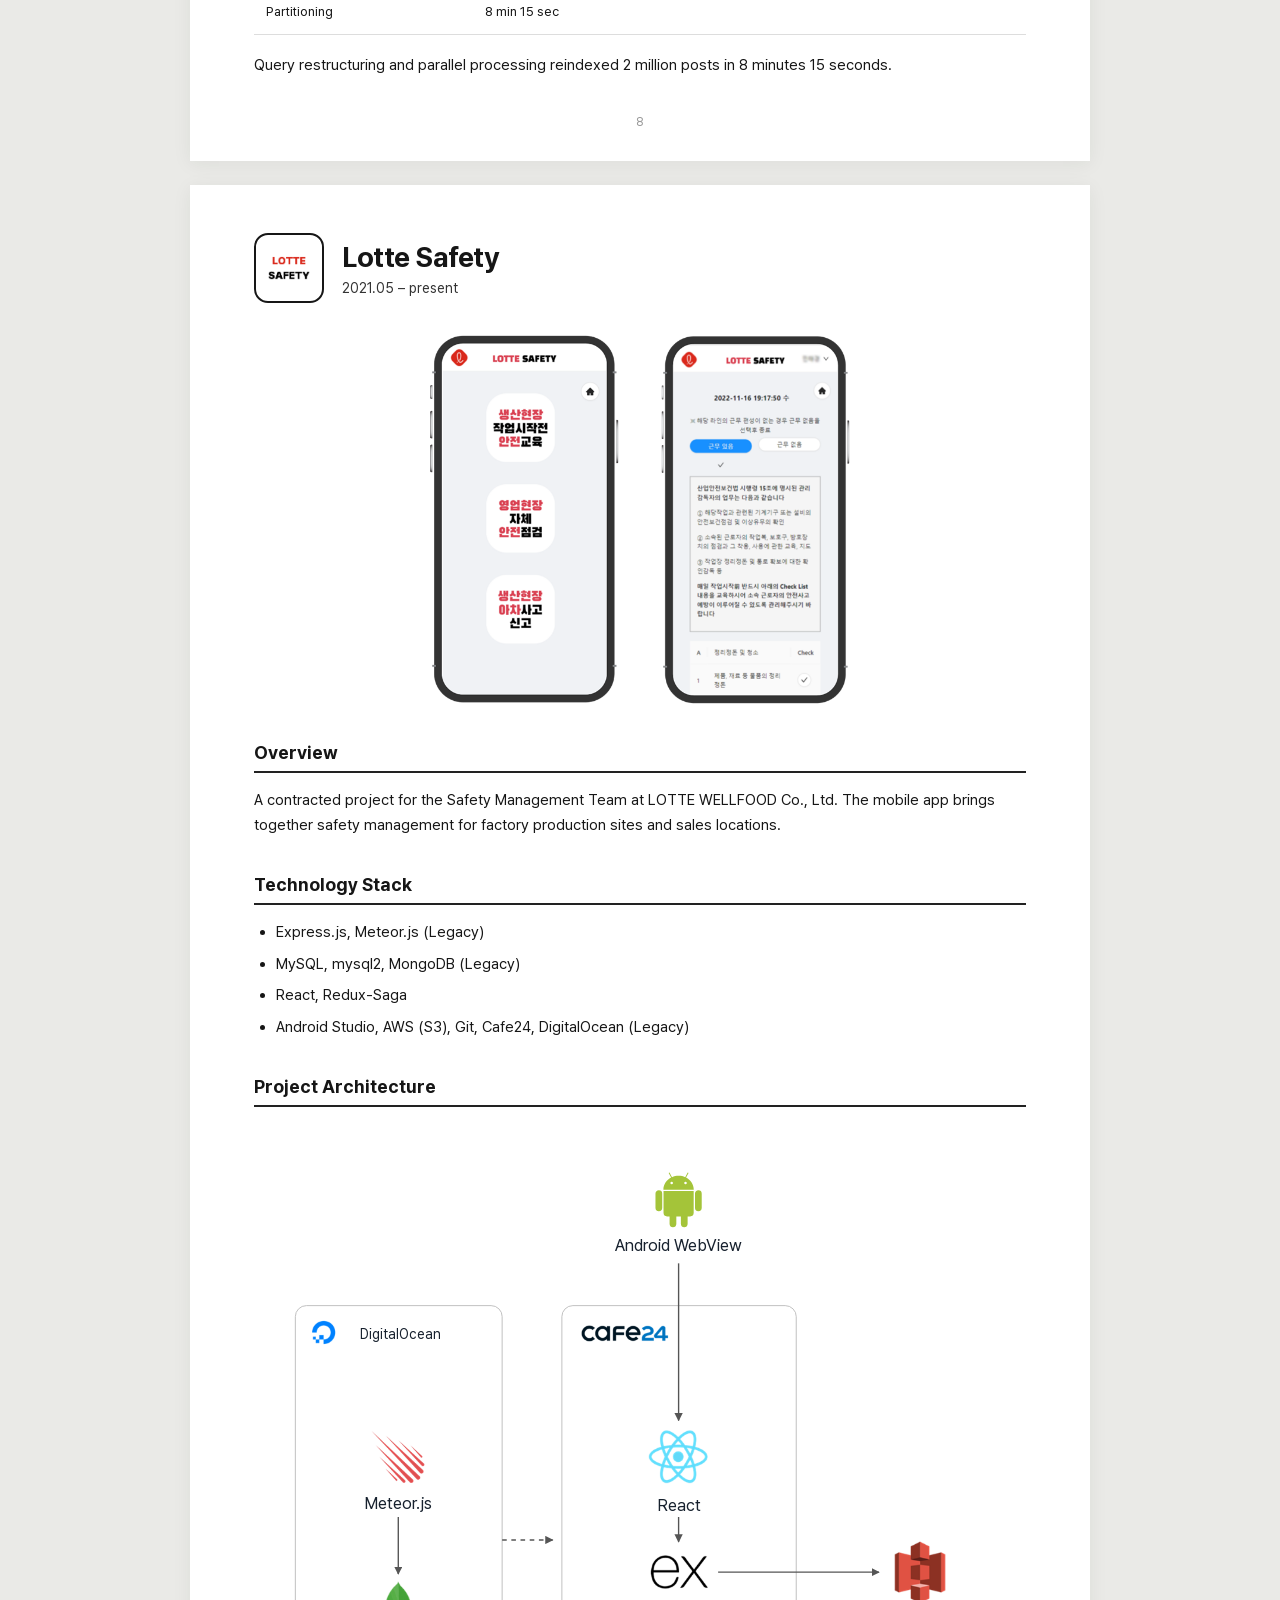
==== commit 2ab81cae: "style(portfolio): place storage names below icons" ====
--- a/en.html
+++ b/en.html
@@ -3,7 +3,7 @@
 <rect x="250" y="20" width="560" height="435" rx="16" fill="white" stroke="#bbb"/>
 <rect x="285" y="85" width="245" height="330" rx="12" fill="white" stroke="#bbb"/>
 <image x="275" y="35" width="45" height="45" href="[data-uri]"/><image x="386.0" y="92.0" width="38" height="38" href="[data-uri]"/><text x="405" y="151" text-anchor="middle" font-size="17" font-weight="500">EC2</text><image x="75" y="190" width="65" height="65" href="[data-uri]"/><text x="108" y="282" text-anchor="middle" font-size="20" font-weight="500">Flutter</text><g transform="translate(375 160)" fill="none" stroke="#219a77" stroke-width="4"><path d="M30 2L56 12v22c0 17-26 30-26 30S4 51 4 34V12z"/><path d="M18 32l9 9 16-20"/></g><text x="405" y="254" text-anchor="middle" font-size="20" font-weight="500">Caddy</text><image x="374" y="285" width="62" height="62" href="[data-uri]"/><text x="405" y="375" text-anchor="middle" font-size="20" font-weight="500">Spring Boot</text><image x="640" y="155" width="70" height="70" href="[data-uri]"/><text x="675" y="249" text-anchor="middle" font-size="18" font-weight="500">RDS PostgreSQL</text><image x="640.0" y="310.0" width="70" height="70" href="[data-uri]"/><text x="675" y="404" text-anchor="middle" font-size="20" font-weight="500">S3</text><image x="373.0" y="485.0" width="64" height="64" href="[data-uri]"/><text x="405" y="580" text-anchor="middle" font-size="19" font-weight="500">OpenAI Images API</text><path d="M156 222H365" stroke="#424242" stroke-width="1.4" fill="none" marker-end="url(#arrow)"/><path d="M405 264V281" stroke="#424242" stroke-width="1.4" fill="none" marker-end="url(#arrow)"/><path d="M451 315H568V202H632" stroke="#424242" stroke-width="1.4" fill="none" marker-end="url(#arrow)"/><path d="M451 332H635" stroke="#424242" stroke-width="1.4" fill="none" marker-end="url(#arrow)"/><path d="M405 382V476" stroke="#424242" stroke-width="1.4" fill="none" marker-end="url(#arrow)"/></svg></button></figure><div class="page-number">1</div></article></section><section class="sheet" id="page-2" data-label="Hi World, AI Concurrency / Consistency"><article class="web-body"><h1>AI Generation and Credit Consistency</h1>
-<figure class="diagram"><button class="visual" data-image="assets/en-pixel-worker.svg" aria-label="Enlarge final architecture"><svg xmlns="http://www.w3.org/2000/svg" viewBox="0 0 1180 820" role="img" aria-label="Event-driven AI generation and thread pools"><title>Event-driven AI generation and thread pools</title><defs><marker id="event-normal" viewBox="0 0 10 10" refX="9" refY="5" markerWidth="7" markerHeight="7" orient="auto"><path d="M0 0 10 5 0 10z" fill="#556576"/></marker><marker id="event-success" viewBox="0 0 10 10" refX="9" refY="5" markerWidth="7" markerHeight="7" orient="auto"><path d="M0 0 10 5 0 10z" fill="#27845b"/></marker><marker id="event-failure" viewBox="0 0 10 10" refX="9" refY="5" markerWidth="7" markerHeight="7" orient="auto"><path d="M0 0 10 5 0 10z" fill="#c34f4f"/></marker></defs><style>text{font-family:"Pretendard Variable",sans-serif}</style><rect width="1180" height="820" fill="white"/><image x="80" y="60" width="60" height="60" href="[data-uri]"/><text x="110" y="154" text-anchor="middle" font-size="20" fill="#17212e">AI Image Generation API</text><image x="360" y="60" width="60" height="60" href="[data-uri]"/><text x="390" y="154" text-anchor="middle" font-size="23" fill="#17212e">PostgreSQL</text><text x="390" y="184" text-anchor="middle" font-size="19" fill="#556576">Durable job queue</text><image x="640" y="60" width="60" height="60" href="[data-uri]"/><text x="670" y="154" text-anchor="middle" font-size="23" fill="#17212e">Dispatcher</text><text x="670" y="184" text-anchor="middle" font-size="19" fill="#556576"><tspan x="670" dy="0">LISTEN/NOTIFY</tspan><tspan x="670" dy="23">Recovery polling</tspan></text><path d="M148 90H352" fill="none" stroke="#556576" stroke-width="2" marker-end="url(#event-normal)"/><text x="250" y="70" text-anchor="middle" font-size="19" fill="#556576">Register job</text><path d="M428 90H632" fill="none" stroke="#556576" stroke-width="2" marker-end="url(#event-normal)"/><text x="530" y="70" text-anchor="middle" font-size="19" fill="#556576">Notify after commit</text><path d="M670 220V322" fill="none" stroke="#556576" stroke-width="2" marker-end="url(#event-normal)"/><text x="652" y="260" text-anchor="end" font-size="19" fill="#556576">Dispatch job</text><image x="640" y="330" width="60" height="60" href="[data-uri]"/><text x="670" y="424" text-anchor="middle" font-size="23" fill="#17212e">Worker</text><text x="670" y="454" text-anchor="middle" font-size="19" fill="#556576">8 virtual threads</text><image x="300" y="330" width="60" height="60" href="[data-uri]"/><text x="330" y="424" text-anchor="middle" font-size="23" fill="#17212e">OpenAI API</text><image x="980" y="330" width="60" height="60" href="[data-uri]"/><text x="1010" y="424" text-anchor="middle" font-size="23" fill="#17212e">Postprocessing Worker</text><text x="1010" y="454" text-anchor="middle" font-size="19" fill="#556576">2 platform threads</text><path d="M632 342H368" fill="none" stroke="#556576" stroke-width="2" marker-end="url(#event-normal)"/><text x="500" y="322" text-anchor="middle" font-size="19" fill="#556576">Request image generation</text><path d="M368 378H632" fill="none" stroke="#556576" stroke-width="2" marker-end="url(#event-normal)"/><text x="500" y="410" text-anchor="middle" font-size="19" fill="#556576">Return image</text><path d="M972 378H708" fill="none" stroke="#556576" stroke-width="2" marker-end="url(#event-normal)"/><text x="820" y="405" text-anchor="middle" font-size="17" fill="#556576">Return result</text><path d="M670 478V550" fill="none" stroke="#556576" stroke-width="2"/><circle cx="670" cy="550" r="4" fill="#556576"/><path d="M670 550H470V572" fill="none" stroke="#27845b" stroke-width="2" marker-end="url(#event-success)"/><text x="650" y="530" text-anchor="end" font-size="19" fill="#27845b">Finalize result and usage on success</text><path d="M670 550H870V647" fill="none" stroke="#c34f4f" stroke-width="2" marker-end="url(#event-failure)"/><text x="780" y="530" text-anchor="middle" font-size="19" fill="#c34f4f">Record failure</text><image x="440" y="655" width="60" height="60" href="[data-uri]"/><text x="470" y="749" text-anchor="middle" font-size="23" fill="#17212e">PostgreSQL</text><text x="470" y="779" text-anchor="middle" font-size="19" fill="#556576">Result and usage</text><image x="840" y="655" width="60" height="60" href="[data-uri]"/><text x="870" y="749" text-anchor="middle" font-size="23" fill="#17212e">PostgreSQL</text><text x="870" y="779" text-anchor="middle" font-size="19" fill="#556576">Job status</text><image x="818.0" y="88.0" width="44" height="44" href="[data-uri]"/><image x="988" y="88" width="44" height="44" href="[data-uri]"/><text x="840" y="70" text-anchor="middle" font-size="17" fill="#556576">S3</text><text x="1010" y="70" text-anchor="middle" font-size="17" fill="#556576">PostgreSQL</text><text x="808" y="250" text-anchor="start" font-size="17" fill="#556576">Save image</text><text x="925" y="155" text-anchor="middle" font-size="17" fill="#556576">Commit checkpoint</text><path d="M708 342H790V110H810" fill="none" stroke="#556576" stroke-width="2" marker-end="url(#event-normal)"/><path d="M870 110H980" fill="none" stroke="#556576" stroke-width="2" marker-end="url(#event-normal)"/><path d="M1010 140V322" fill="none" stroke="#556576" stroke-width="2" marker-end="url(#event-normal)"/><text x="1026" y="250" text-anchor="start" font-size="19" fill="#556576">Postprocess</text><image x="448.0" y="578.0" width="44" height="44" href="[data-uri]"/><text x="420" y="607" text-anchor="middle" font-size="18" fill="#556576">S3</text><path d="M470 628V647" fill="none" stroke="#27845b" stroke-width="2" marker-end="url(#event-success)"/></svg></button></figure>
+<figure class="diagram"><button class="visual" data-image="assets/en-pixel-worker.svg" aria-label="Enlarge final architecture"><svg xmlns="http://www.w3.org/2000/svg" viewBox="0 0 1180 820" role="img" aria-label="Event-driven AI generation and thread pools"><title>Event-driven AI generation and thread pools</title><defs><marker id="event-normal" viewBox="0 0 10 10" refX="9" refY="5" markerWidth="7" markerHeight="7" orient="auto"><path d="M0 0 10 5 0 10z" fill="#556576"/></marker><marker id="event-success" viewBox="0 0 10 10" refX="9" refY="5" markerWidth="7" markerHeight="7" orient="auto"><path d="M0 0 10 5 0 10z" fill="#27845b"/></marker><marker id="event-failure" viewBox="0 0 10 10" refX="9" refY="5" markerWidth="7" markerHeight="7" orient="auto"><path d="M0 0 10 5 0 10z" fill="#c34f4f"/></marker></defs><style>text{font-family:"Pretendard Variable",sans-serif}</style><rect width="1180" height="820" fill="white"/><image x="80" y="60" width="60" height="60" href="[data-uri]"/><text x="110" y="154" text-anchor="middle" font-size="20" fill="#17212e">AI Image Generation API</text><image x="360" y="60" width="60" height="60" href="[data-uri]"/><text x="390" y="154" text-anchor="middle" font-size="23" fill="#17212e">PostgreSQL</text><text x="390" y="184" text-anchor="middle" font-size="19" fill="#556576">Durable job queue</text><image x="640" y="60" width="60" height="60" href="[data-uri]"/><text x="670" y="154" text-anchor="middle" font-size="23" fill="#17212e">Dispatcher</text><text x="670" y="184" text-anchor="middle" font-size="19" fill="#556576"><tspan x="670" dy="0">LISTEN/NOTIFY</tspan><tspan x="670" dy="23">Recovery polling</tspan></text><path d="M148 90H352" fill="none" stroke="#556576" stroke-width="2" marker-end="url(#event-normal)"/><text x="250" y="70" text-anchor="middle" font-size="19" fill="#556576">Register job</text><path d="M428 90H632" fill="none" stroke="#556576" stroke-width="2" marker-end="url(#event-normal)"/><text x="530" y="70" text-anchor="middle" font-size="19" fill="#556576">Notify after commit</text><path d="M670 220V322" fill="none" stroke="#556576" stroke-width="2" marker-end="url(#event-normal)"/><text x="652" y="260" text-anchor="end" font-size="19" fill="#556576">Dispatch job</text><image x="640" y="330" width="60" height="60" href="[data-uri]"/><text x="670" y="424" text-anchor="middle" font-size="23" fill="#17212e">Worker</text><text x="670" y="454" text-anchor="middle" font-size="19" fill="#556576">8 virtual threads</text><image x="300" y="330" width="60" height="60" href="[data-uri]"/><text x="330" y="424" text-anchor="middle" font-size="23" fill="#17212e">OpenAI API</text><image x="980" y="330" width="60" height="60" href="[data-uri]"/><text x="1010" y="424" text-anchor="middle" font-size="23" fill="#17212e">Postprocessing Worker</text><text x="1010" y="454" text-anchor="middle" font-size="19" fill="#556576">2 platform threads</text><path d="M632 342H368" fill="none" stroke="#556576" stroke-width="2" marker-end="url(#event-normal)"/><text x="500" y="322" text-anchor="middle" font-size="19" fill="#556576">Request image generation</text><path d="M368 378H632" fill="none" stroke="#556576" stroke-width="2" marker-end="url(#event-normal)"/><text x="500" y="410" text-anchor="middle" font-size="19" fill="#556576">Return image</text><path d="M972 378H708" fill="none" stroke="#556576" stroke-width="2" marker-end="url(#event-normal)"/><text x="820" y="405" text-anchor="middle" font-size="17" fill="#556576">Return result</text><path d="M670 478V550" fill="none" stroke="#556576" stroke-width="2"/><circle cx="670" cy="550" r="4" fill="#556576"/><path d="M670 550H470V572" fill="none" stroke="#27845b" stroke-width="2" marker-end="url(#event-success)"/><text x="650" y="530" text-anchor="end" font-size="19" fill="#27845b">Finalize result and usage on success</text><path d="M670 550H870V662" fill="none" stroke="#c34f4f" stroke-width="2" marker-end="url(#event-failure)"/><text x="780" y="530" text-anchor="middle" font-size="19" fill="#c34f4f">Record failure</text><image x="440" y="670" width="60" height="60" href="[data-uri]"/><text x="470" y="749" text-anchor="middle" font-size="23" fill="#17212e">PostgreSQL</text><text x="470" y="779" text-anchor="middle" font-size="19" fill="#556576">Result and usage</text><image x="840" y="670" width="60" height="60" href="[data-uri]"/><text x="870" y="749" text-anchor="middle" font-size="23" fill="#17212e">PostgreSQL</text><text x="870" y="779" text-anchor="middle" font-size="19" fill="#556576">Job status</text><image x="818.0" y="88.0" width="44" height="44" href="[data-uri]"/><image x="988" y="88" width="44" height="44" href="[data-uri]"/><text x="840" y="170" text-anchor="middle" font-size="17" fill="#556576">S3</text><text x="1010" y="170" text-anchor="middle" font-size="17" fill="#556576">PostgreSQL</text><text x="808" y="250" text-anchor="start" font-size="17" fill="#556576">Save image</text><text x="925" y="90" text-anchor="middle" font-size="17" fill="#556576">Commit checkpoint</text><path d="M708 342H790V110H810" fill="none" stroke="#556576" stroke-width="2" marker-end="url(#event-normal)"/><path d="M870 110H980" fill="none" stroke="#556576" stroke-width="2" marker-end="url(#event-normal)"/><path d="M1010 188V322" fill="none" stroke="#556576" stroke-width="2" marker-end="url(#event-normal)"/><text x="1026" y="250" text-anchor="start" font-size="19" fill="#556576">Postprocess</text><image x="448.0" y="578.0" width="44" height="44" href="[data-uri]"/><text x="470" y="638" text-anchor="middle" font-size="18" fill="#556576">S3</text><path d="M470 646V662" fill="none" stroke="#27845b" stroke-width="2" marker-end="url(#event-success)"/></svg></button></figure>
 <h2>Problem</h2>
 <ul><li>Completing the same four AI generation jobs took 84.57 seconds. Requests were persisted in the database, but one scheduler handled external API waits through completion, forcing each job to wait for the previous one.</li><li>Requests from different users were serialized, and increasing the scheduler pool did not parallelize the same scheduled task. Separating execution also required protection against duplicate result persistence and credit consumption.</li></ul>
 <h2>Solution</h2>
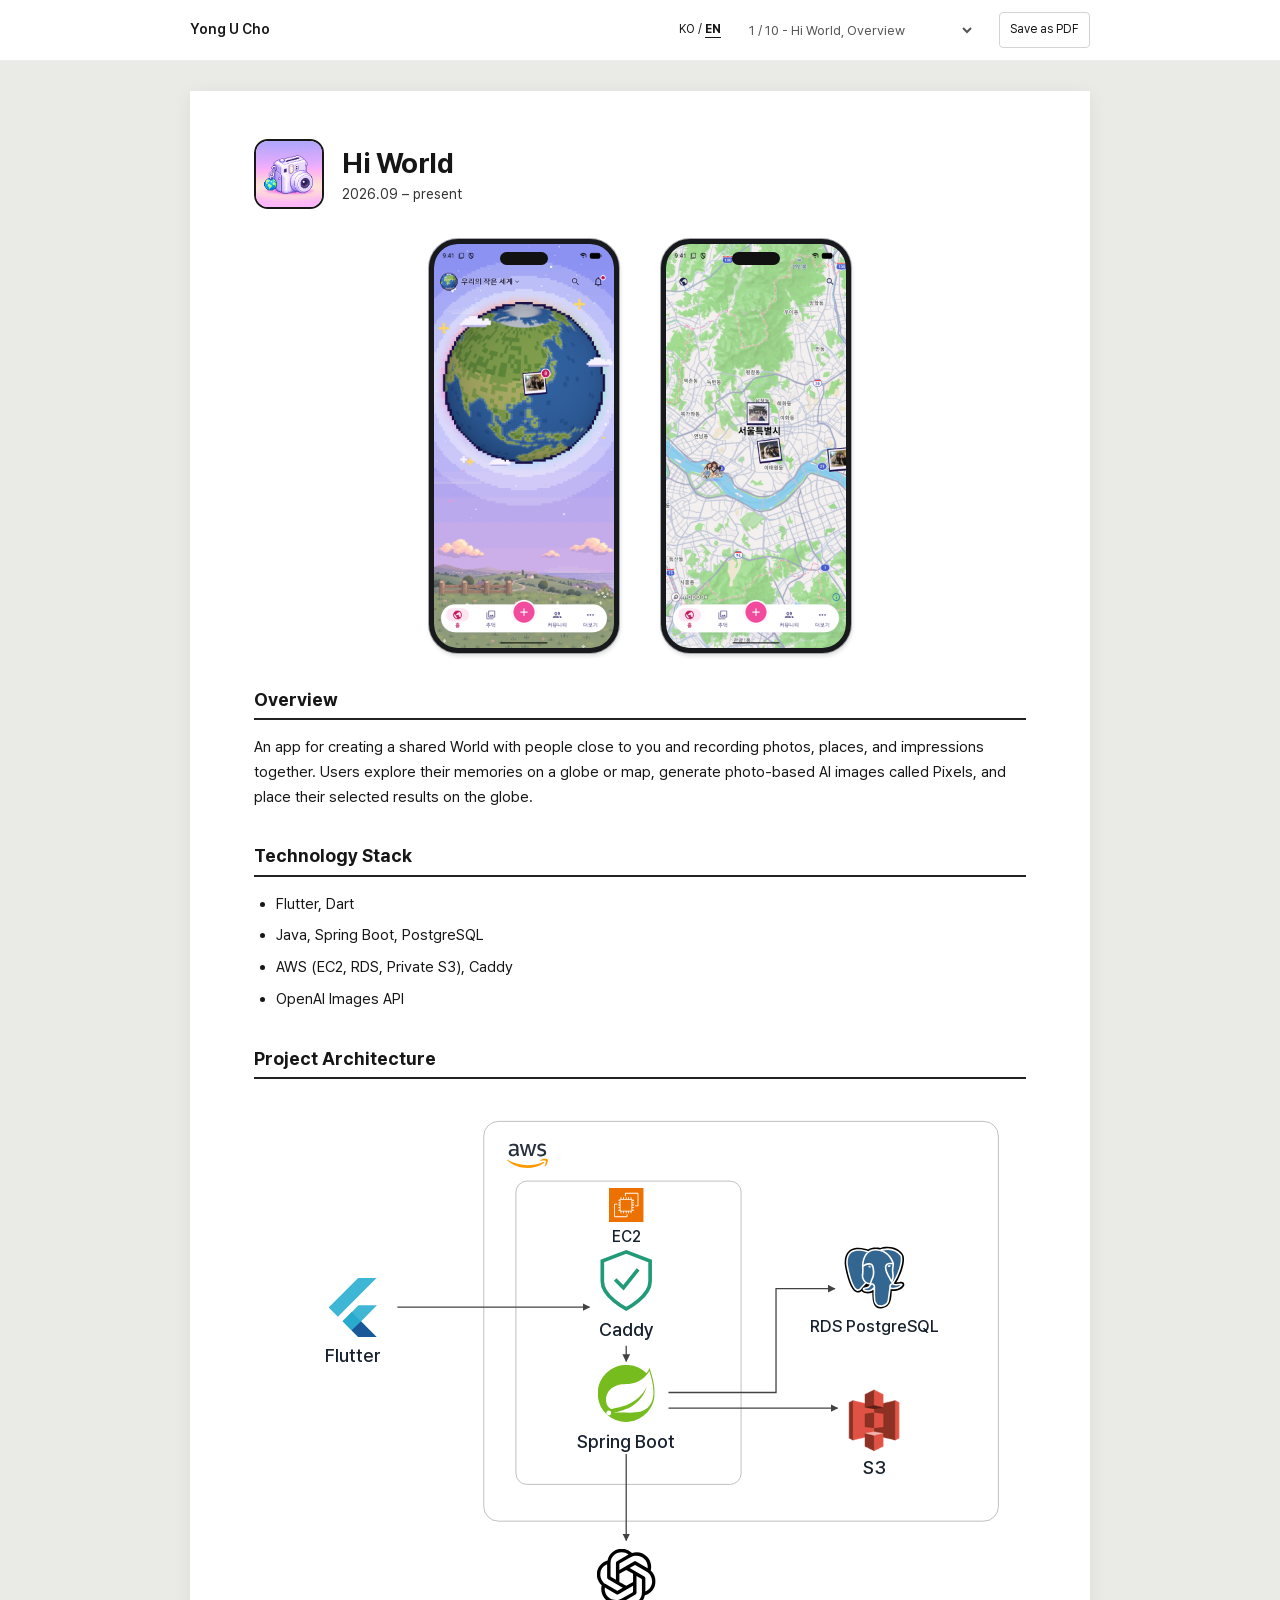
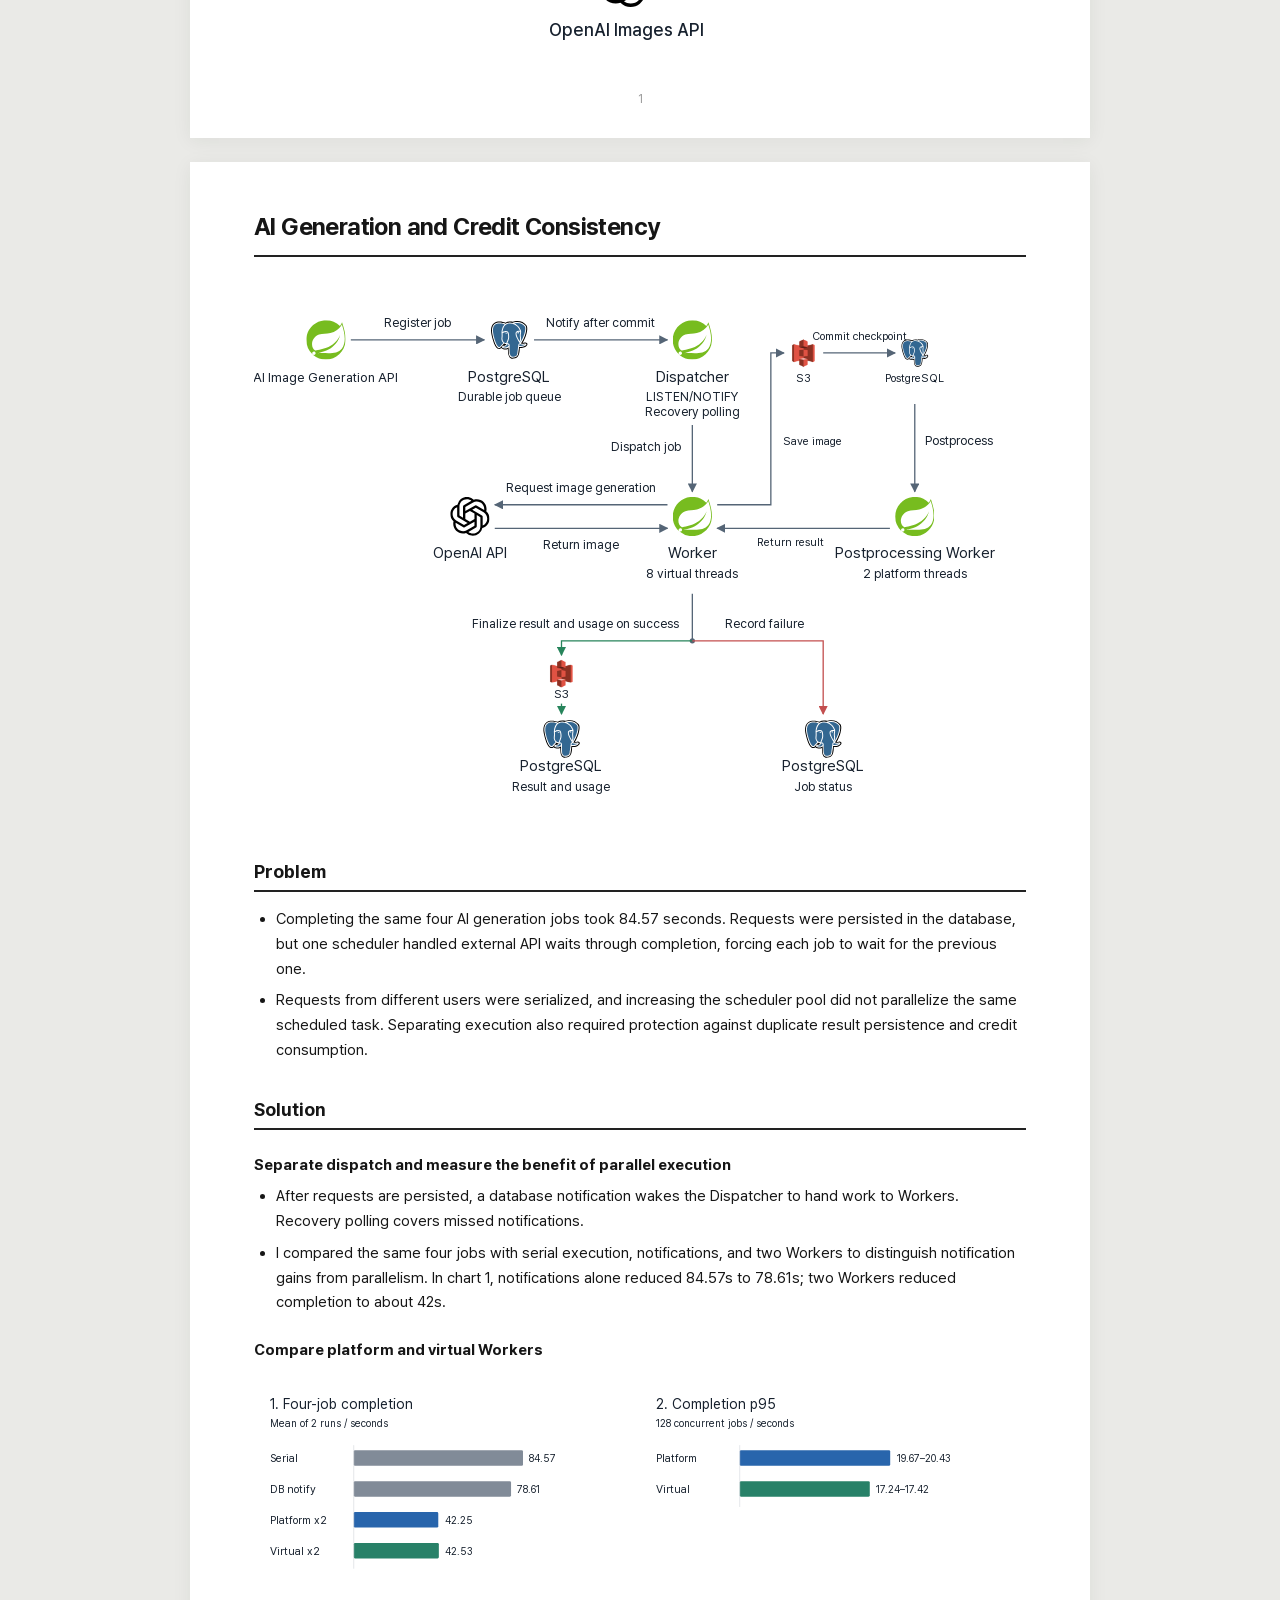
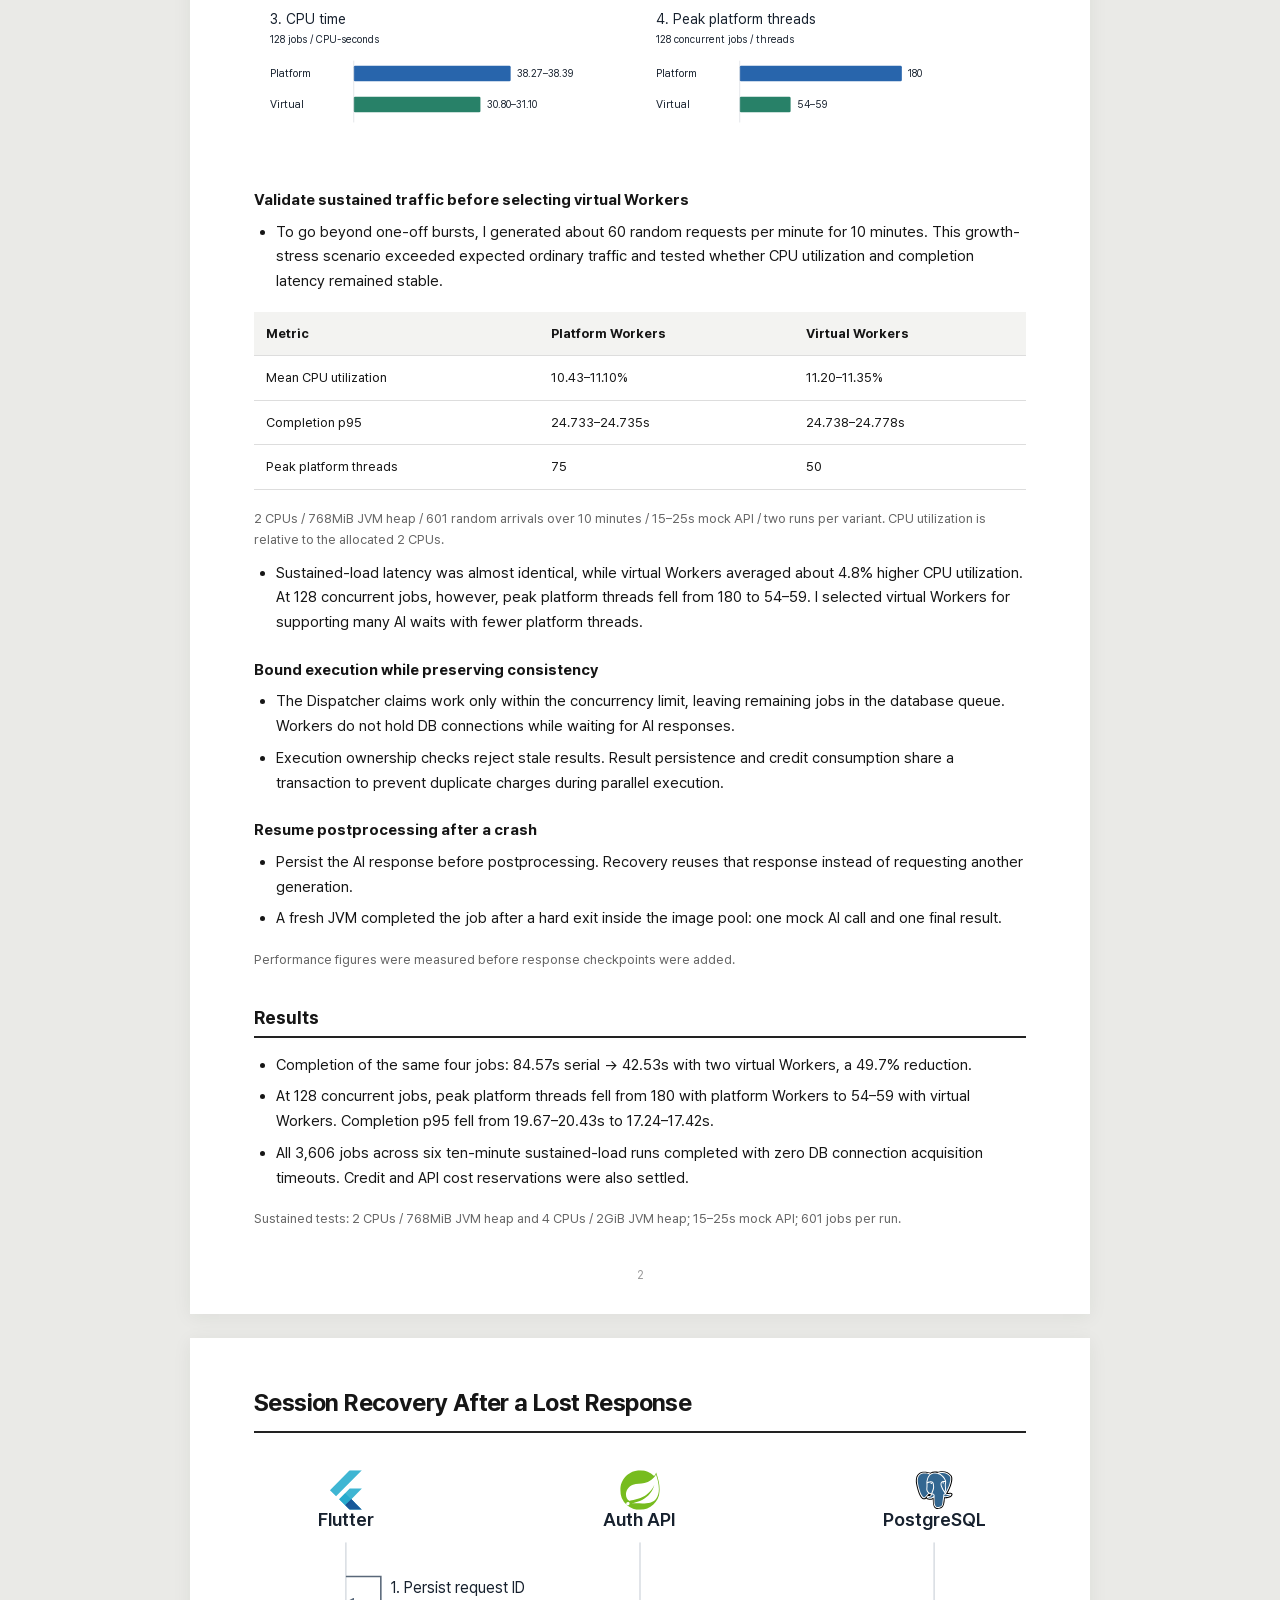
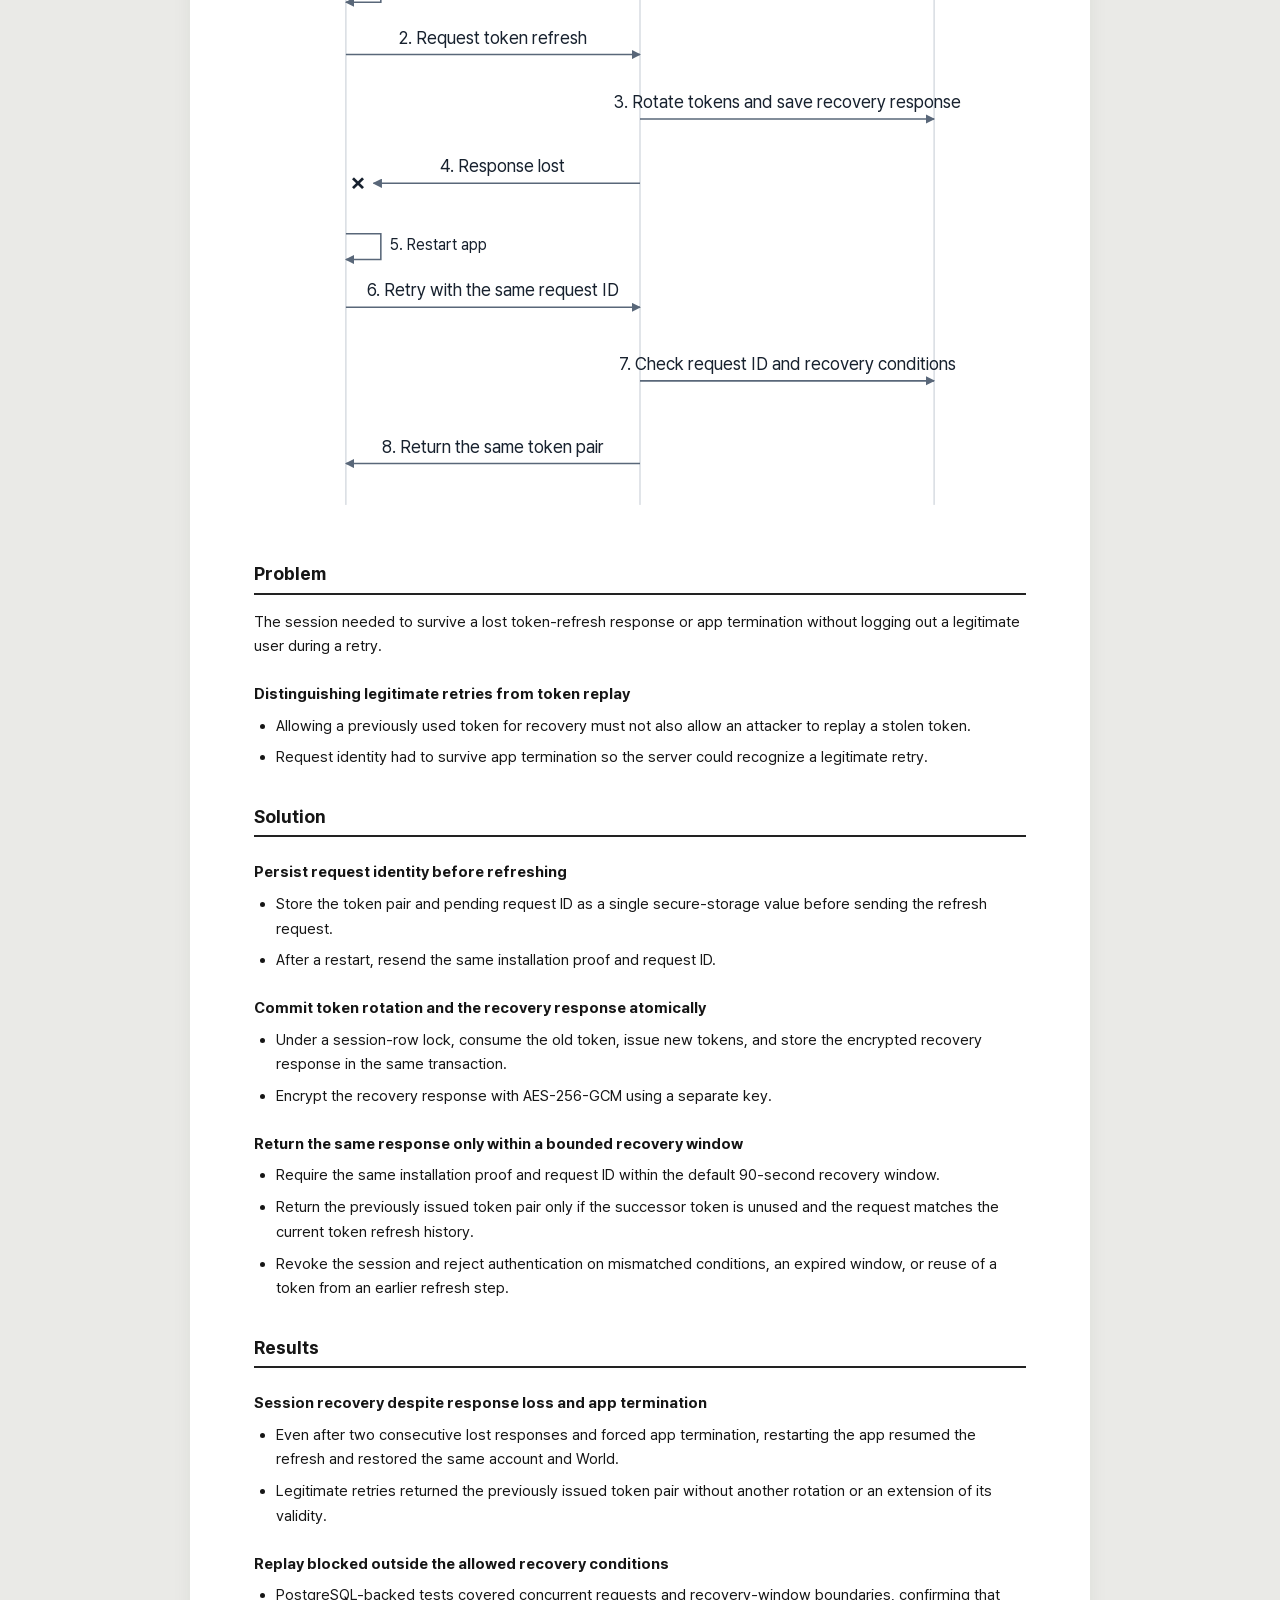
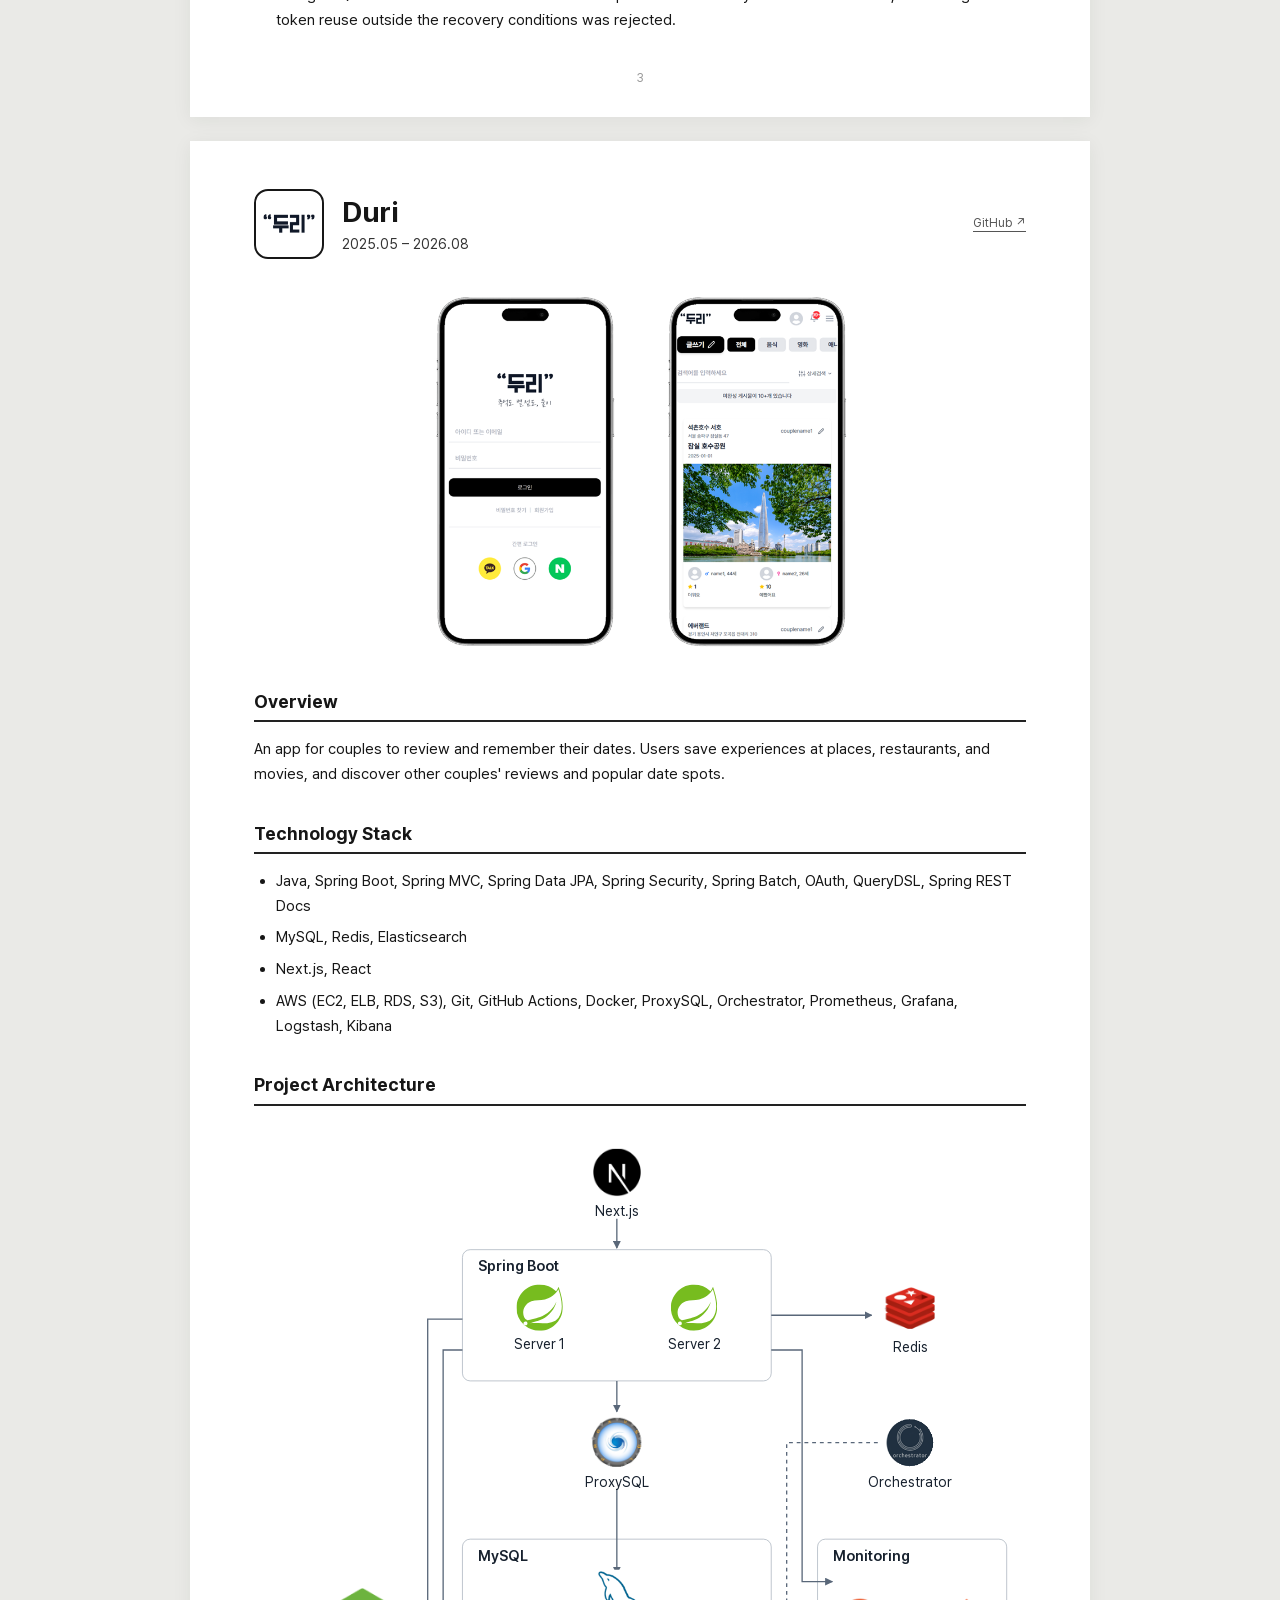
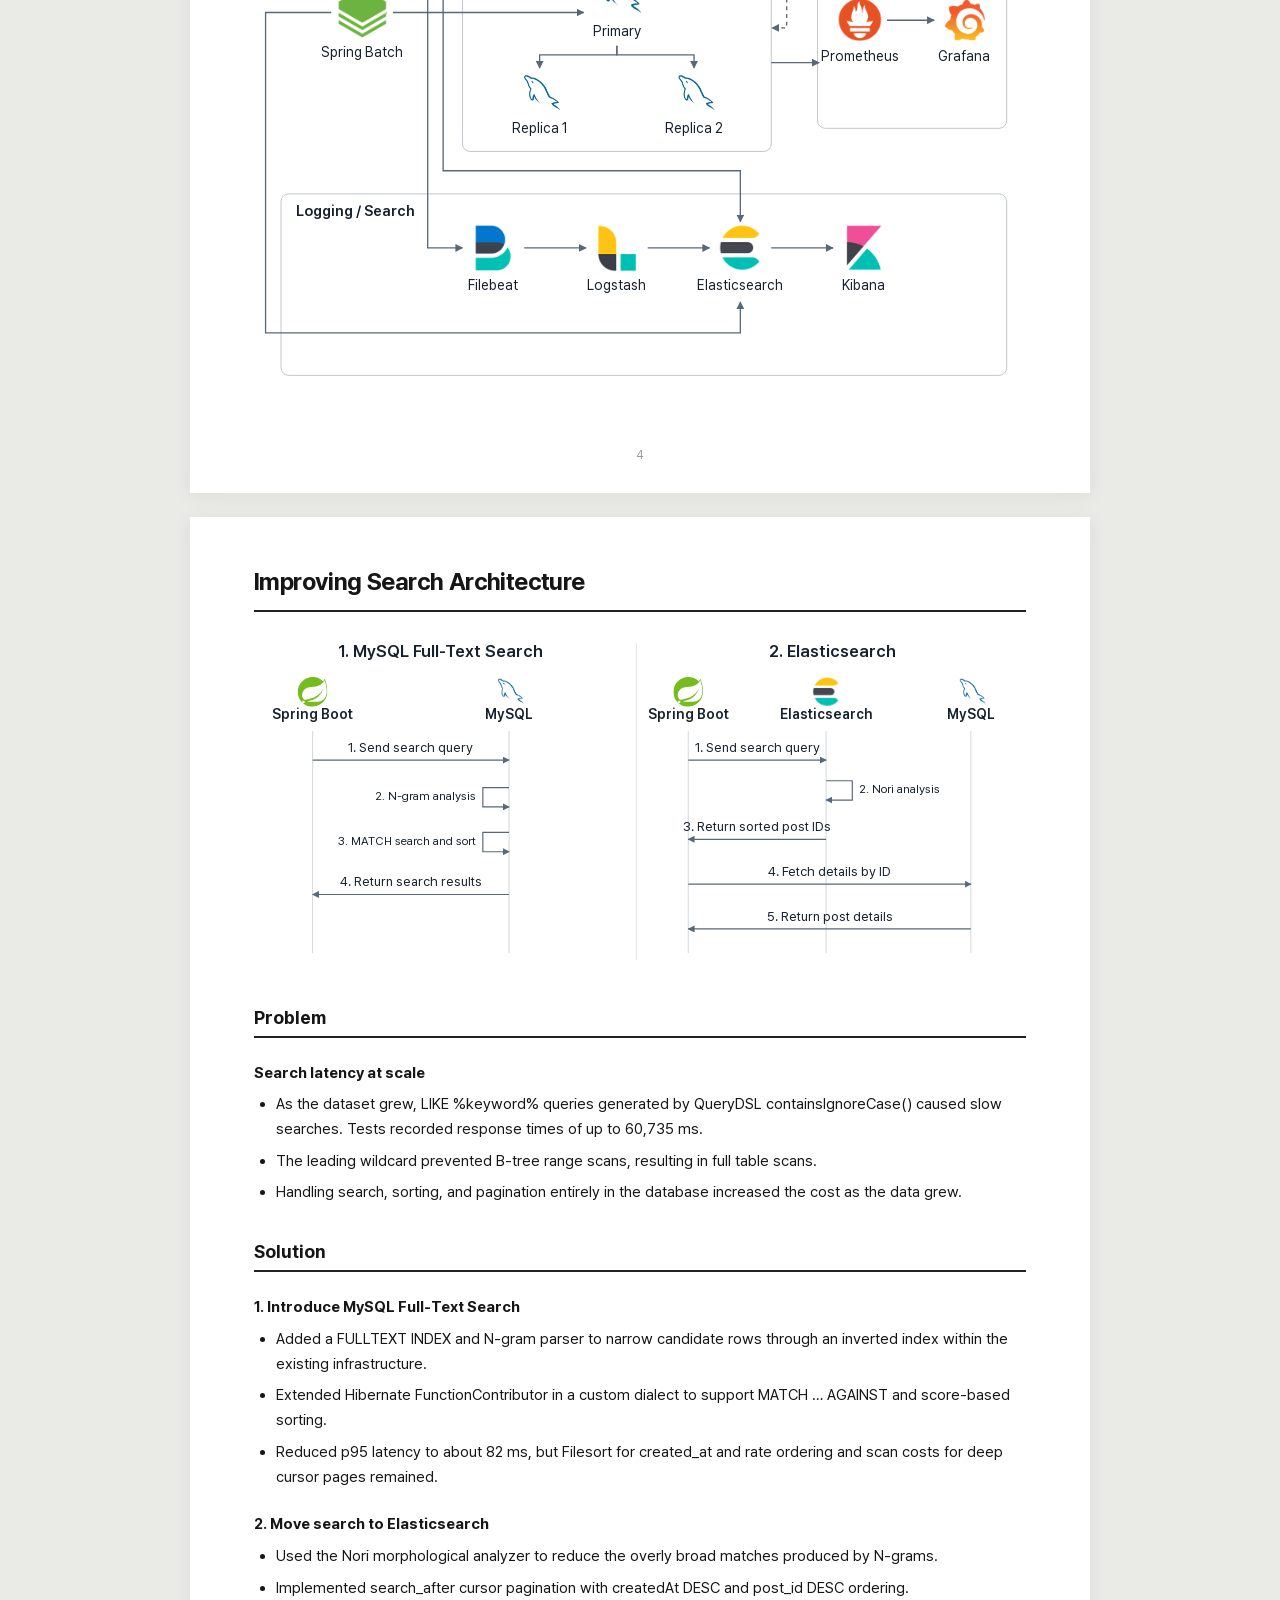
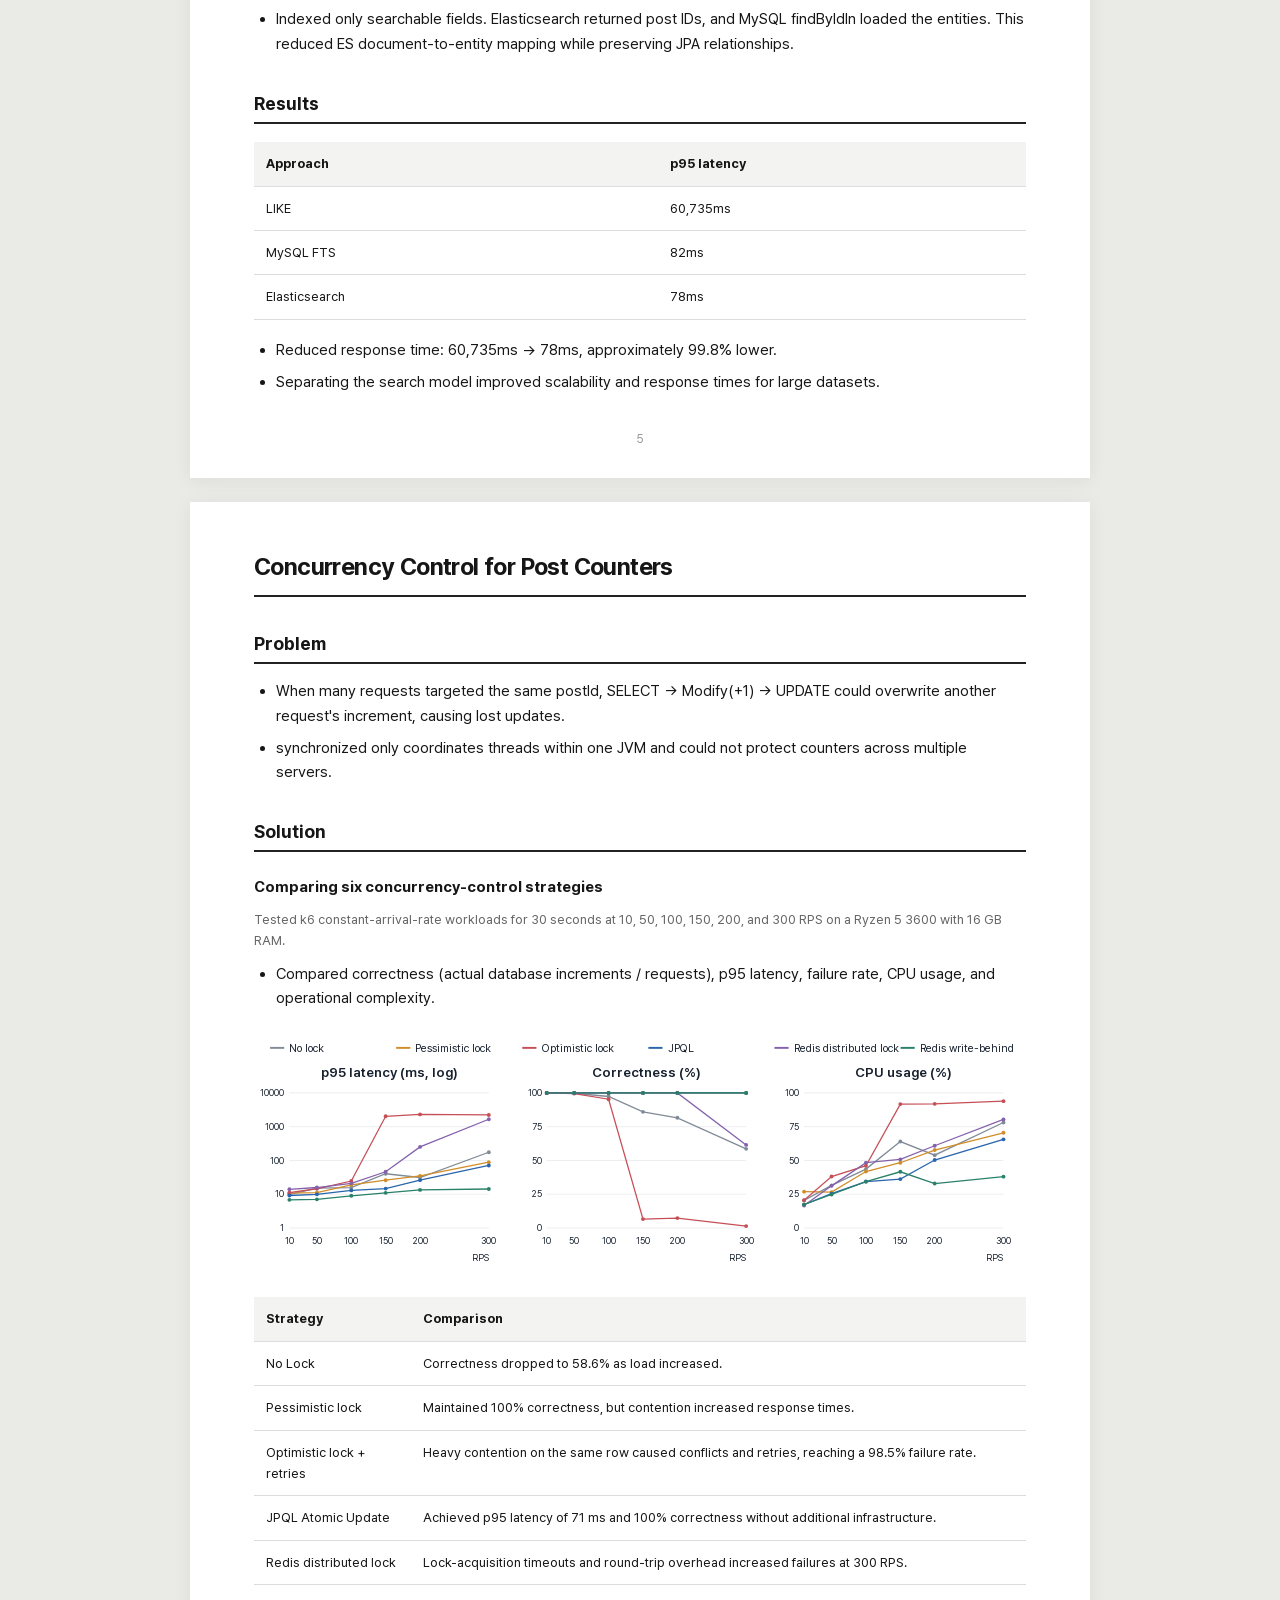
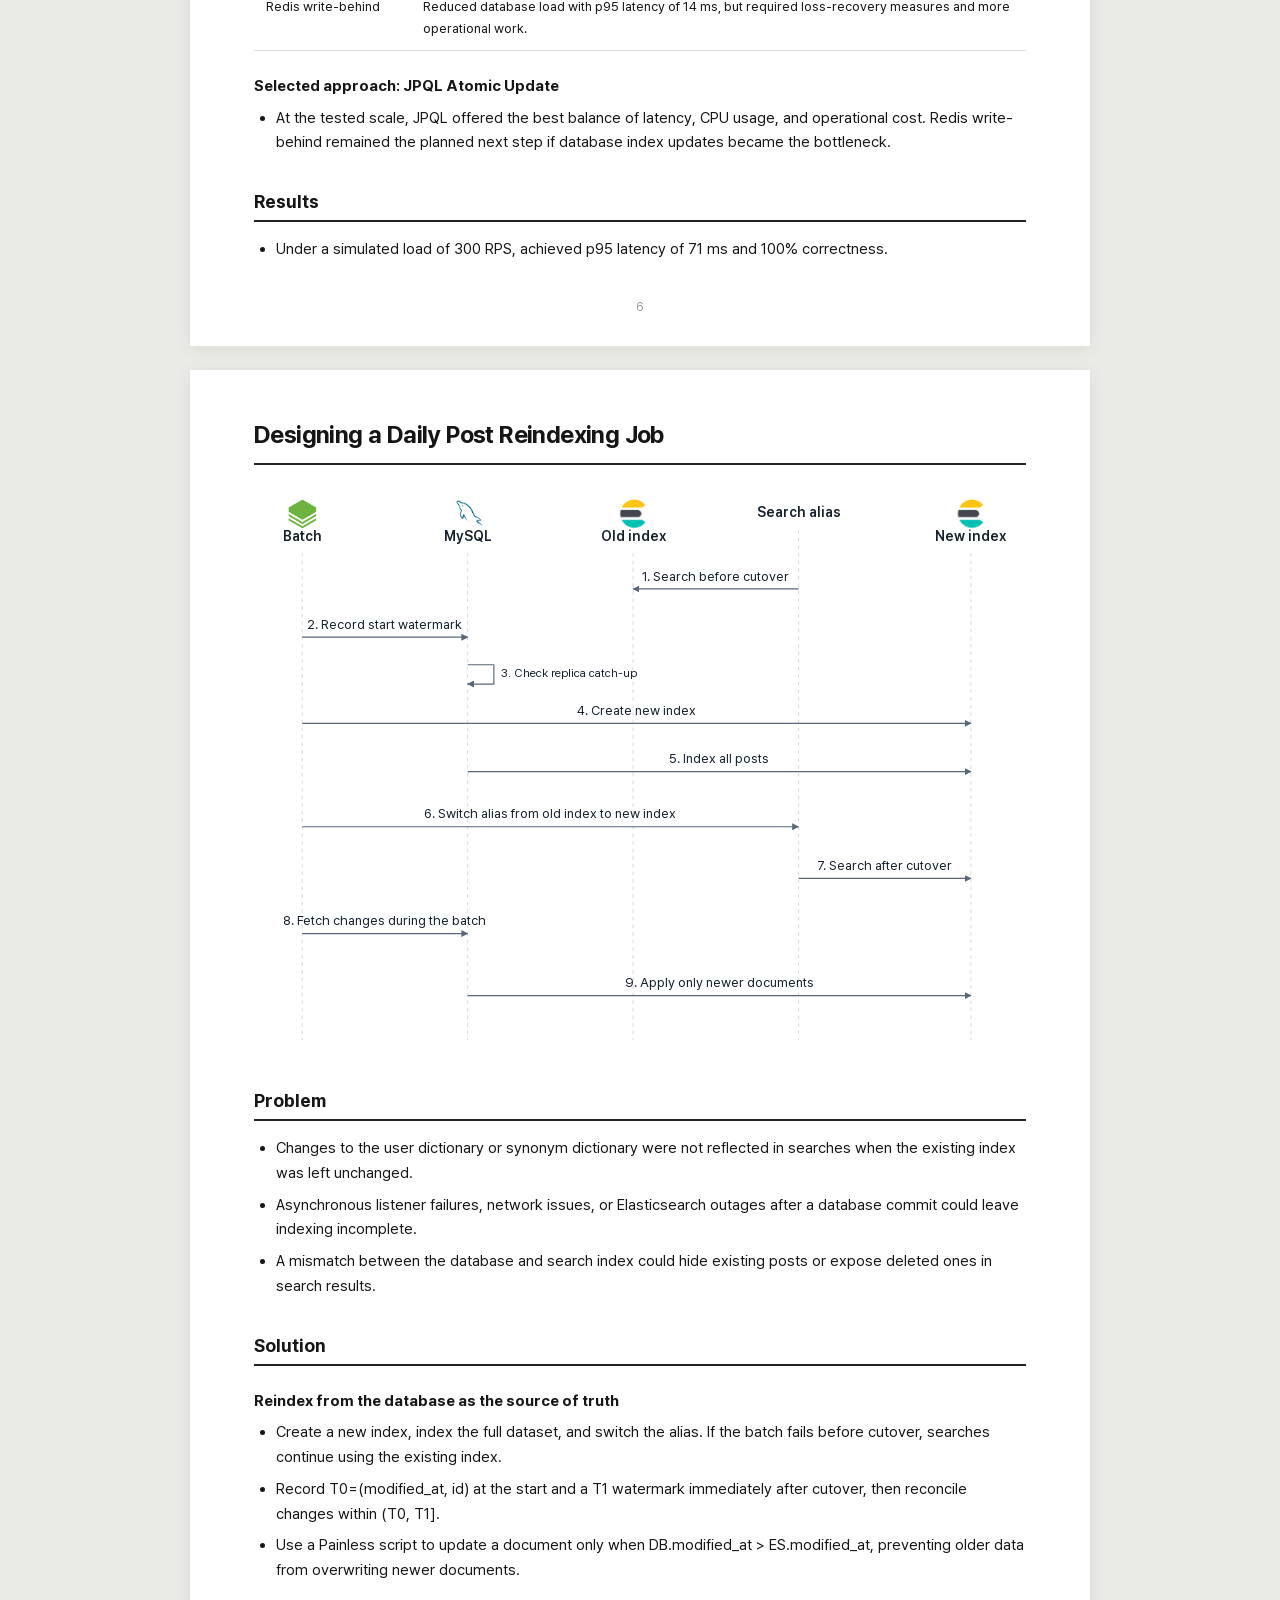
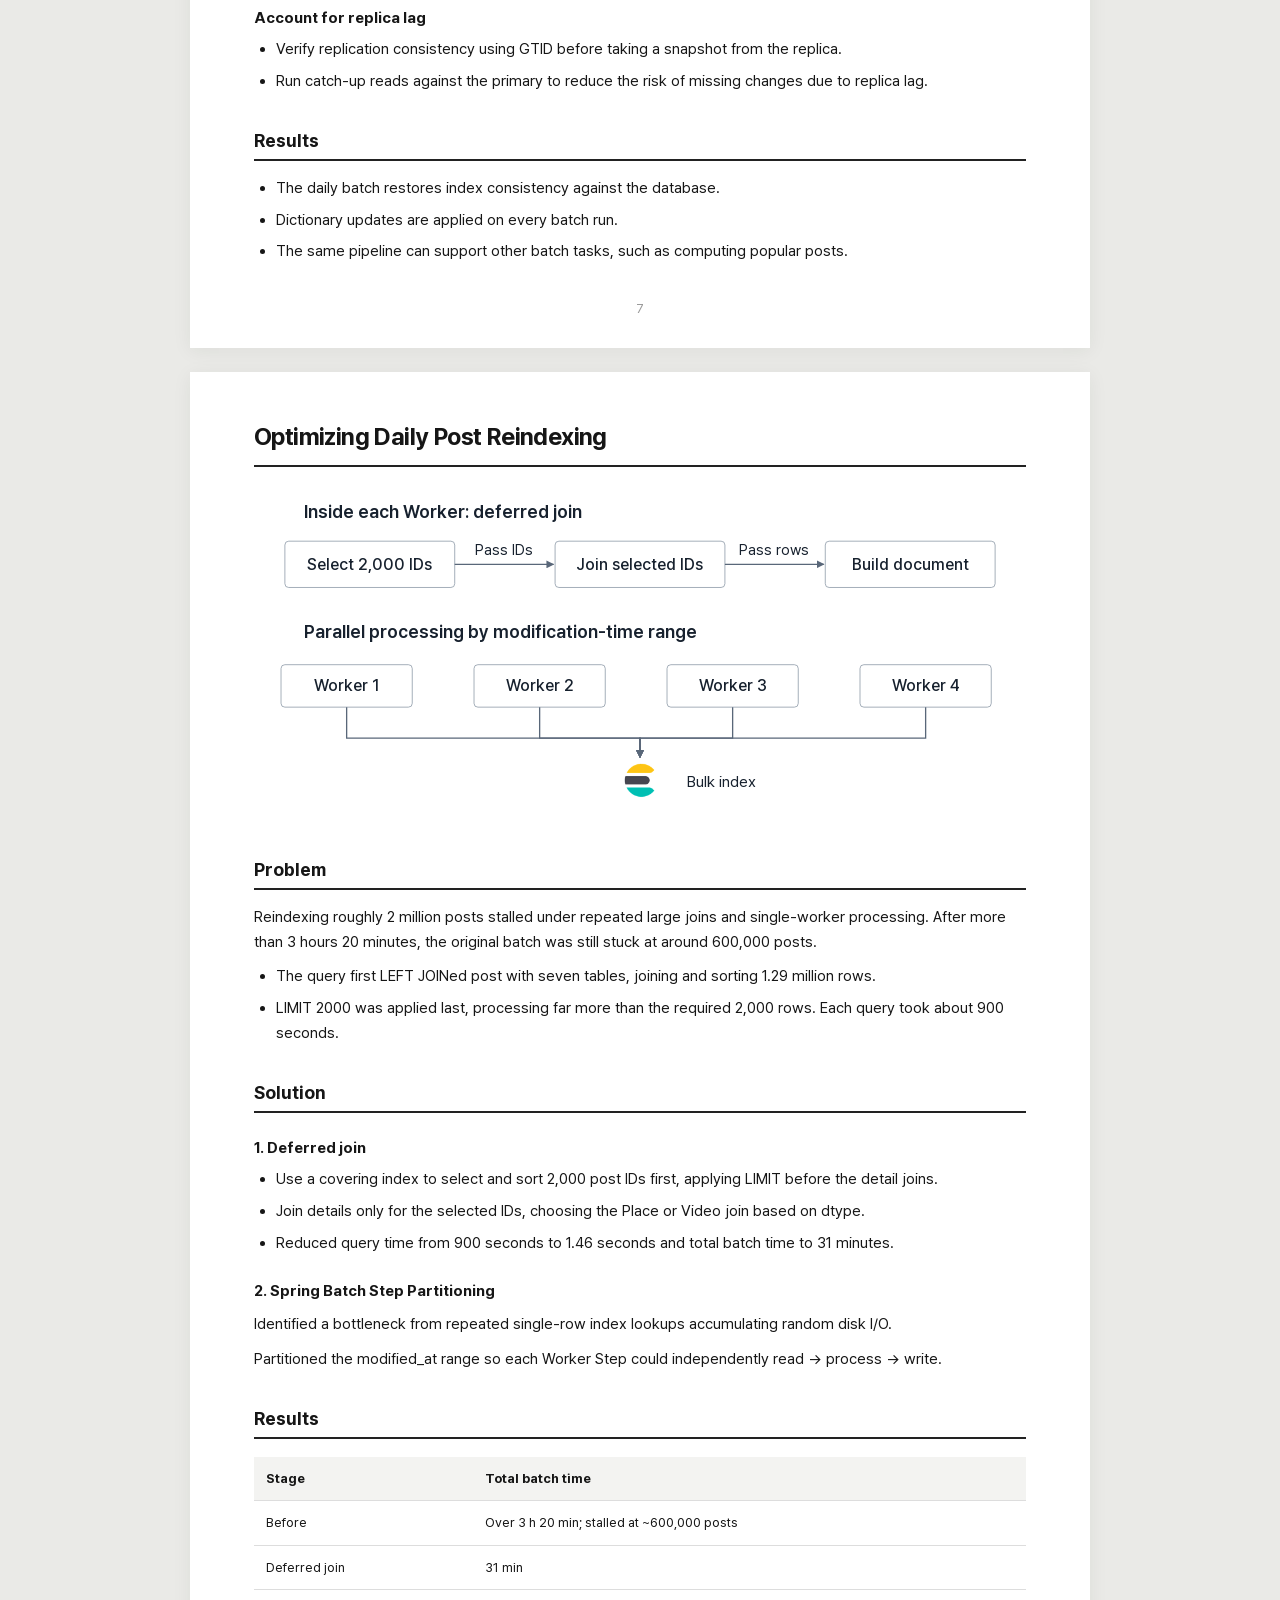
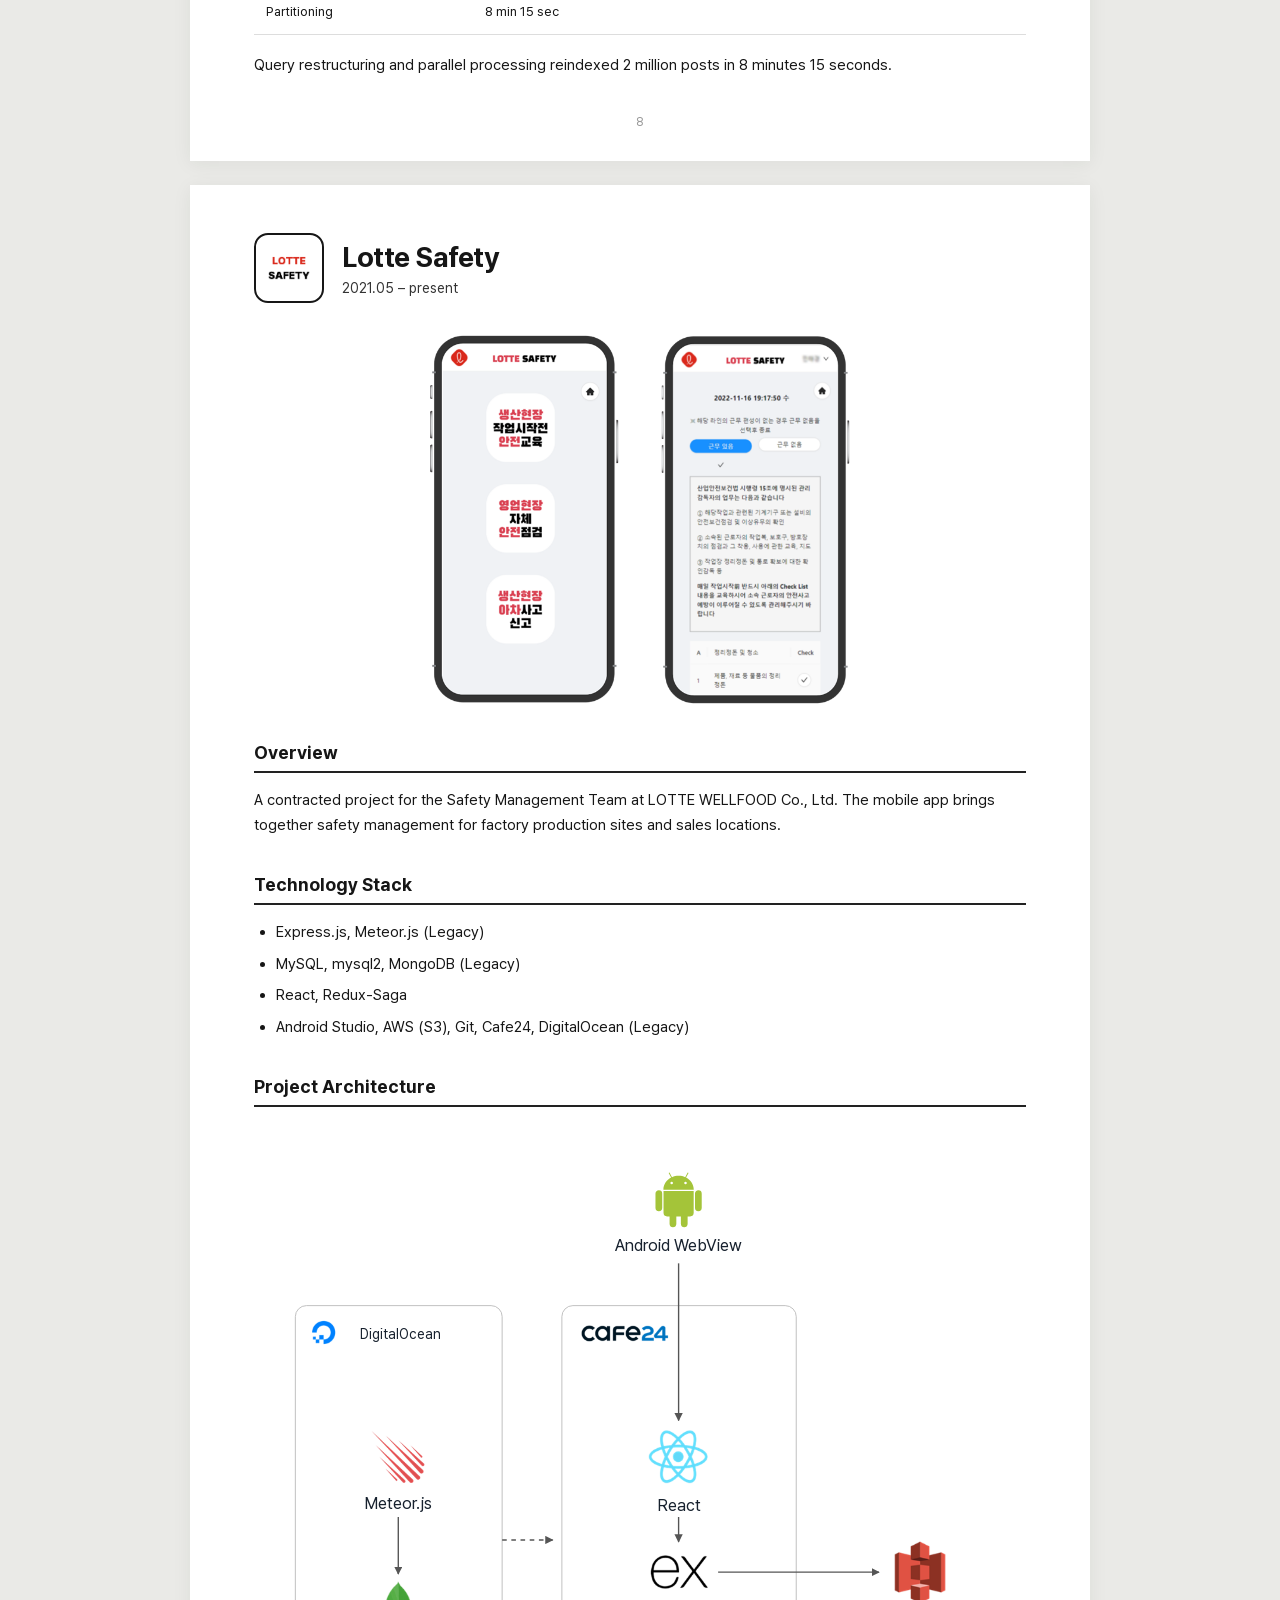
==== commit ad1a093c: "style(portfolio): tighten upper storage icon captions" ====
--- a/en.html
+++ b/en.html
@@ -3,7 +3,7 @@
 <rect x="250" y="20" width="560" height="435" rx="16" fill="white" stroke="#bbb"/>
 <rect x="285" y="85" width="245" height="330" rx="12" fill="white" stroke="#bbb"/>
 <image x="275" y="35" width="45" height="45" href="[data-uri]"/><image x="386.0" y="92.0" width="38" height="38" href="[data-uri]"/><text x="405" y="151" text-anchor="middle" font-size="17" font-weight="500">EC2</text><image x="75" y="190" width="65" height="65" href="[data-uri]"/><text x="108" y="282" text-anchor="middle" font-size="20" font-weight="500">Flutter</text><g transform="translate(375 160)" fill="none" stroke="#219a77" stroke-width="4"><path d="M30 2L56 12v22c0 17-26 30-26 30S4 51 4 34V12z"/><path d="M18 32l9 9 16-20"/></g><text x="405" y="254" text-anchor="middle" font-size="20" font-weight="500">Caddy</text><image x="374" y="285" width="62" height="62" href="[data-uri]"/><text x="405" y="375" text-anchor="middle" font-size="20" font-weight="500">Spring Boot</text><image x="640" y="155" width="70" height="70" href="[data-uri]"/><text x="675" y="249" text-anchor="middle" font-size="18" font-weight="500">RDS PostgreSQL</text><image x="640.0" y="310.0" width="70" height="70" href="[data-uri]"/><text x="675" y="404" text-anchor="middle" font-size="20" font-weight="500">S3</text><image x="373.0" y="485.0" width="64" height="64" href="[data-uri]"/><text x="405" y="580" text-anchor="middle" font-size="19" font-weight="500">OpenAI Images API</text><path d="M156 222H365" stroke="#424242" stroke-width="1.4" fill="none" marker-end="url(#arrow)"/><path d="M405 264V281" stroke="#424242" stroke-width="1.4" fill="none" marker-end="url(#arrow)"/><path d="M451 315H568V202H632" stroke="#424242" stroke-width="1.4" fill="none" marker-end="url(#arrow)"/><path d="M451 332H635" stroke="#424242" stroke-width="1.4" fill="none" marker-end="url(#arrow)"/><path d="M405 382V476" stroke="#424242" stroke-width="1.4" fill="none" marker-end="url(#arrow)"/></svg></button></figure><div class="page-number">1</div></article></section><section class="sheet" id="page-2" data-label="Hi World, AI Concurrency / Consistency"><article class="web-body"><h1>AI Generation and Credit Consistency</h1>
-<figure class="diagram"><button class="visual" data-image="assets/en-pixel-worker.svg" aria-label="Enlarge final architecture"><svg xmlns="http://www.w3.org/2000/svg" viewBox="0 0 1180 820" role="img" aria-label="Event-driven AI generation and thread pools"><title>Event-driven AI generation and thread pools</title><defs><marker id="event-normal" viewBox="0 0 10 10" refX="9" refY="5" markerWidth="7" markerHeight="7" orient="auto"><path d="M0 0 10 5 0 10z" fill="#556576"/></marker><marker id="event-success" viewBox="0 0 10 10" refX="9" refY="5" markerWidth="7" markerHeight="7" orient="auto"><path d="M0 0 10 5 0 10z" fill="#27845b"/></marker><marker id="event-failure" viewBox="0 0 10 10" refX="9" refY="5" markerWidth="7" markerHeight="7" orient="auto"><path d="M0 0 10 5 0 10z" fill="#c34f4f"/></marker></defs><style>text{font-family:"Pretendard Variable",sans-serif}</style><rect width="1180" height="820" fill="white"/><image x="80" y="60" width="60" height="60" href="[data-uri]"/><text x="110" y="154" text-anchor="middle" font-size="20" fill="#17212e">AI Image Generation API</text><image x="360" y="60" width="60" height="60" href="[data-uri]"/><text x="390" y="154" text-anchor="middle" font-size="23" fill="#17212e">PostgreSQL</text><text x="390" y="184" text-anchor="middle" font-size="19" fill="#556576">Durable job queue</text><image x="640" y="60" width="60" height="60" href="[data-uri]"/><text x="670" y="154" text-anchor="middle" font-size="23" fill="#17212e">Dispatcher</text><text x="670" y="184" text-anchor="middle" font-size="19" fill="#556576"><tspan x="670" dy="0">LISTEN/NOTIFY</tspan><tspan x="670" dy="23">Recovery polling</tspan></text><path d="M148 90H352" fill="none" stroke="#556576" stroke-width="2" marker-end="url(#event-normal)"/><text x="250" y="70" text-anchor="middle" font-size="19" fill="#556576">Register job</text><path d="M428 90H632" fill="none" stroke="#556576" stroke-width="2" marker-end="url(#event-normal)"/><text x="530" y="70" text-anchor="middle" font-size="19" fill="#556576">Notify after commit</text><path d="M670 220V322" fill="none" stroke="#556576" stroke-width="2" marker-end="url(#event-normal)"/><text x="652" y="260" text-anchor="end" font-size="19" fill="#556576">Dispatch job</text><image x="640" y="330" width="60" height="60" href="[data-uri]"/><text x="670" y="424" text-anchor="middle" font-size="23" fill="#17212e">Worker</text><text x="670" y="454" text-anchor="middle" font-size="19" fill="#556576">8 virtual threads</text><image x="300" y="330" width="60" height="60" href="[data-uri]"/><text x="330" y="424" text-anchor="middle" font-size="23" fill="#17212e">OpenAI API</text><image x="980" y="330" width="60" height="60" href="[data-uri]"/><text x="1010" y="424" text-anchor="middle" font-size="23" fill="#17212e">Postprocessing Worker</text><text x="1010" y="454" text-anchor="middle" font-size="19" fill="#556576">2 platform threads</text><path d="M632 342H368" fill="none" stroke="#556576" stroke-width="2" marker-end="url(#event-normal)"/><text x="500" y="322" text-anchor="middle" font-size="19" fill="#556576">Request image generation</text><path d="M368 378H632" fill="none" stroke="#556576" stroke-width="2" marker-end="url(#event-normal)"/><text x="500" y="410" text-anchor="middle" font-size="19" fill="#556576">Return image</text><path d="M972 378H708" fill="none" stroke="#556576" stroke-width="2" marker-end="url(#event-normal)"/><text x="820" y="405" text-anchor="middle" font-size="17" fill="#556576">Return result</text><path d="M670 478V550" fill="none" stroke="#556576" stroke-width="2"/><circle cx="670" cy="550" r="4" fill="#556576"/><path d="M670 550H470V572" fill="none" stroke="#27845b" stroke-width="2" marker-end="url(#event-success)"/><text x="650" y="530" text-anchor="end" font-size="19" fill="#27845b">Finalize result and usage on success</text><path d="M670 550H870V662" fill="none" stroke="#c34f4f" stroke-width="2" marker-end="url(#event-failure)"/><text x="780" y="530" text-anchor="middle" font-size="19" fill="#c34f4f">Record failure</text><image x="440" y="670" width="60" height="60" href="[data-uri]"/><text x="470" y="749" text-anchor="middle" font-size="23" fill="#17212e">PostgreSQL</text><text x="470" y="779" text-anchor="middle" font-size="19" fill="#556576">Result and usage</text><image x="840" y="670" width="60" height="60" href="[data-uri]"/><text x="870" y="749" text-anchor="middle" font-size="23" fill="#17212e">PostgreSQL</text><text x="870" y="779" text-anchor="middle" font-size="19" fill="#556576">Job status</text><image x="818.0" y="88.0" width="44" height="44" href="[data-uri]"/><image x="988" y="88" width="44" height="44" href="[data-uri]"/><text x="840" y="170" text-anchor="middle" font-size="17" fill="#556576">S3</text><text x="1010" y="170" text-anchor="middle" font-size="17" fill="#556576">PostgreSQL</text><text x="808" y="250" text-anchor="start" font-size="17" fill="#556576">Save image</text><text x="925" y="90" text-anchor="middle" font-size="17" fill="#556576">Commit checkpoint</text><path d="M708 342H790V110H810" fill="none" stroke="#556576" stroke-width="2" marker-end="url(#event-normal)"/><path d="M870 110H980" fill="none" stroke="#556576" stroke-width="2" marker-end="url(#event-normal)"/><path d="M1010 188V322" fill="none" stroke="#556576" stroke-width="2" marker-end="url(#event-normal)"/><text x="1026" y="250" text-anchor="start" font-size="19" fill="#556576">Postprocess</text><image x="448.0" y="578.0" width="44" height="44" href="[data-uri]"/><text x="470" y="638" text-anchor="middle" font-size="18" fill="#556576">S3</text><path d="M470 646V662" fill="none" stroke="#27845b" stroke-width="2" marker-end="url(#event-success)"/></svg></button></figure>
+<figure class="diagram"><button class="visual" data-image="assets/en-pixel-worker.svg" aria-label="Enlarge final architecture"><svg xmlns="http://www.w3.org/2000/svg" viewBox="0 0 1180 820" role="img" aria-label="Event-driven AI generation and thread pools"><title>Event-driven AI generation and thread pools</title><defs><marker id="event-normal" viewBox="0 0 10 10" refX="9" refY="5" markerWidth="7" markerHeight="7" orient="auto"><path d="M0 0 10 5 0 10z" fill="#556576"/></marker><marker id="event-success" viewBox="0 0 10 10" refX="9" refY="5" markerWidth="7" markerHeight="7" orient="auto"><path d="M0 0 10 5 0 10z" fill="#27845b"/></marker><marker id="event-failure" viewBox="0 0 10 10" refX="9" refY="5" markerWidth="7" markerHeight="7" orient="auto"><path d="M0 0 10 5 0 10z" fill="#c34f4f"/></marker></defs><style>text{font-family:"Pretendard Variable",sans-serif}</style><rect width="1180" height="820" fill="white"/><image x="80" y="60" width="60" height="60" href="[data-uri]"/><text x="110" y="154" text-anchor="middle" font-size="20" fill="#17212e">AI Image Generation API</text><image x="360" y="60" width="60" height="60" href="[data-uri]"/><text x="390" y="154" text-anchor="middle" font-size="23" fill="#17212e">PostgreSQL</text><text x="390" y="184" text-anchor="middle" font-size="19" fill="#556576">Durable job queue</text><image x="640" y="60" width="60" height="60" href="[data-uri]"/><text x="670" y="154" text-anchor="middle" font-size="23" fill="#17212e">Dispatcher</text><text x="670" y="184" text-anchor="middle" font-size="19" fill="#556576"><tspan x="670" dy="0">LISTEN/NOTIFY</tspan><tspan x="670" dy="23">Recovery polling</tspan></text><path d="M148 90H352" fill="none" stroke="#556576" stroke-width="2" marker-end="url(#event-normal)"/><text x="250" y="70" text-anchor="middle" font-size="19" fill="#556576">Register job</text><path d="M428 90H632" fill="none" stroke="#556576" stroke-width="2" marker-end="url(#event-normal)"/><text x="530" y="70" text-anchor="middle" font-size="19" fill="#556576">Notify after commit</text><path d="M670 220V322" fill="none" stroke="#556576" stroke-width="2" marker-end="url(#event-normal)"/><text x="652" y="260" text-anchor="end" font-size="19" fill="#556576">Dispatch job</text><image x="640" y="330" width="60" height="60" href="[data-uri]"/><text x="670" y="424" text-anchor="middle" font-size="23" fill="#17212e">Worker</text><text x="670" y="454" text-anchor="middle" font-size="19" fill="#556576">8 virtual threads</text><image x="300" y="330" width="60" height="60" href="[data-uri]"/><text x="330" y="424" text-anchor="middle" font-size="23" fill="#17212e">OpenAI API</text><image x="980" y="330" width="60" height="60" href="[data-uri]"/><text x="1010" y="424" text-anchor="middle" font-size="23" fill="#17212e">Postprocessing Worker</text><text x="1010" y="454" text-anchor="middle" font-size="19" fill="#556576">2 platform threads</text><path d="M632 342H368" fill="none" stroke="#556576" stroke-width="2" marker-end="url(#event-normal)"/><text x="500" y="322" text-anchor="middle" font-size="19" fill="#556576">Request image generation</text><path d="M368 378H632" fill="none" stroke="#556576" stroke-width="2" marker-end="url(#event-normal)"/><text x="500" y="410" text-anchor="middle" font-size="19" fill="#556576">Return image</text><path d="M972 378H708" fill="none" stroke="#556576" stroke-width="2" marker-end="url(#event-normal)"/><text x="820" y="405" text-anchor="middle" font-size="17" fill="#556576">Return result</text><path d="M670 478V550" fill="none" stroke="#556576" stroke-width="2"/><circle cx="670" cy="550" r="4" fill="#556576"/><path d="M670 550H470V572" fill="none" stroke="#27845b" stroke-width="2" marker-end="url(#event-success)"/><text x="650" y="530" text-anchor="end" font-size="19" fill="#27845b">Finalize result and usage on success</text><path d="M670 550H870V662" fill="none" stroke="#c34f4f" stroke-width="2" marker-end="url(#event-failure)"/><text x="780" y="530" text-anchor="middle" font-size="19" fill="#c34f4f">Record failure</text><image x="440" y="670" width="60" height="60" href="[data-uri]"/><text x="470" y="749" text-anchor="middle" font-size="23" fill="#17212e">PostgreSQL</text><text x="470" y="779" text-anchor="middle" font-size="19" fill="#556576">Result and usage</text><image x="840" y="670" width="60" height="60" href="[data-uri]"/><text x="870" y="749" text-anchor="middle" font-size="23" fill="#17212e">PostgreSQL</text><text x="870" y="779" text-anchor="middle" font-size="19" fill="#556576">Job status</text><image x="818.0" y="88.0" width="44" height="44" href="[data-uri]"/><image x="988" y="88" width="44" height="44" href="[data-uri]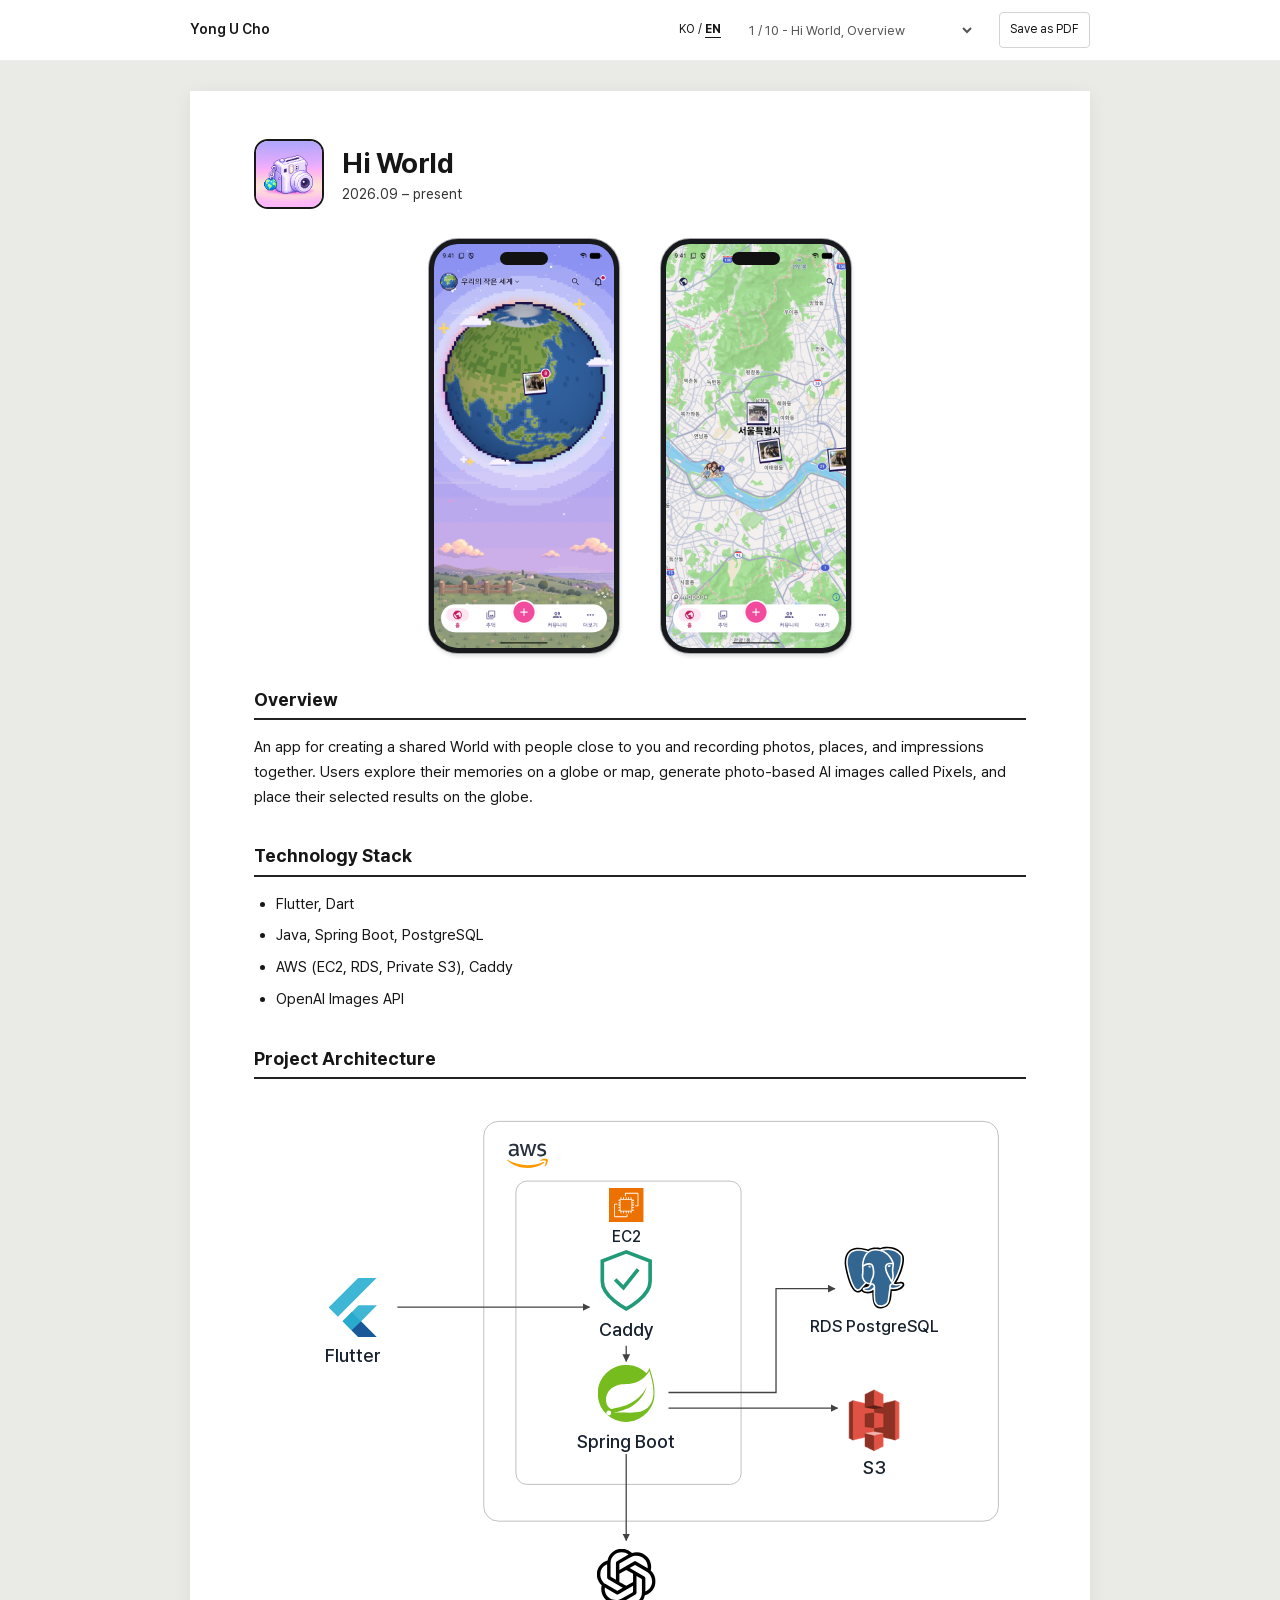
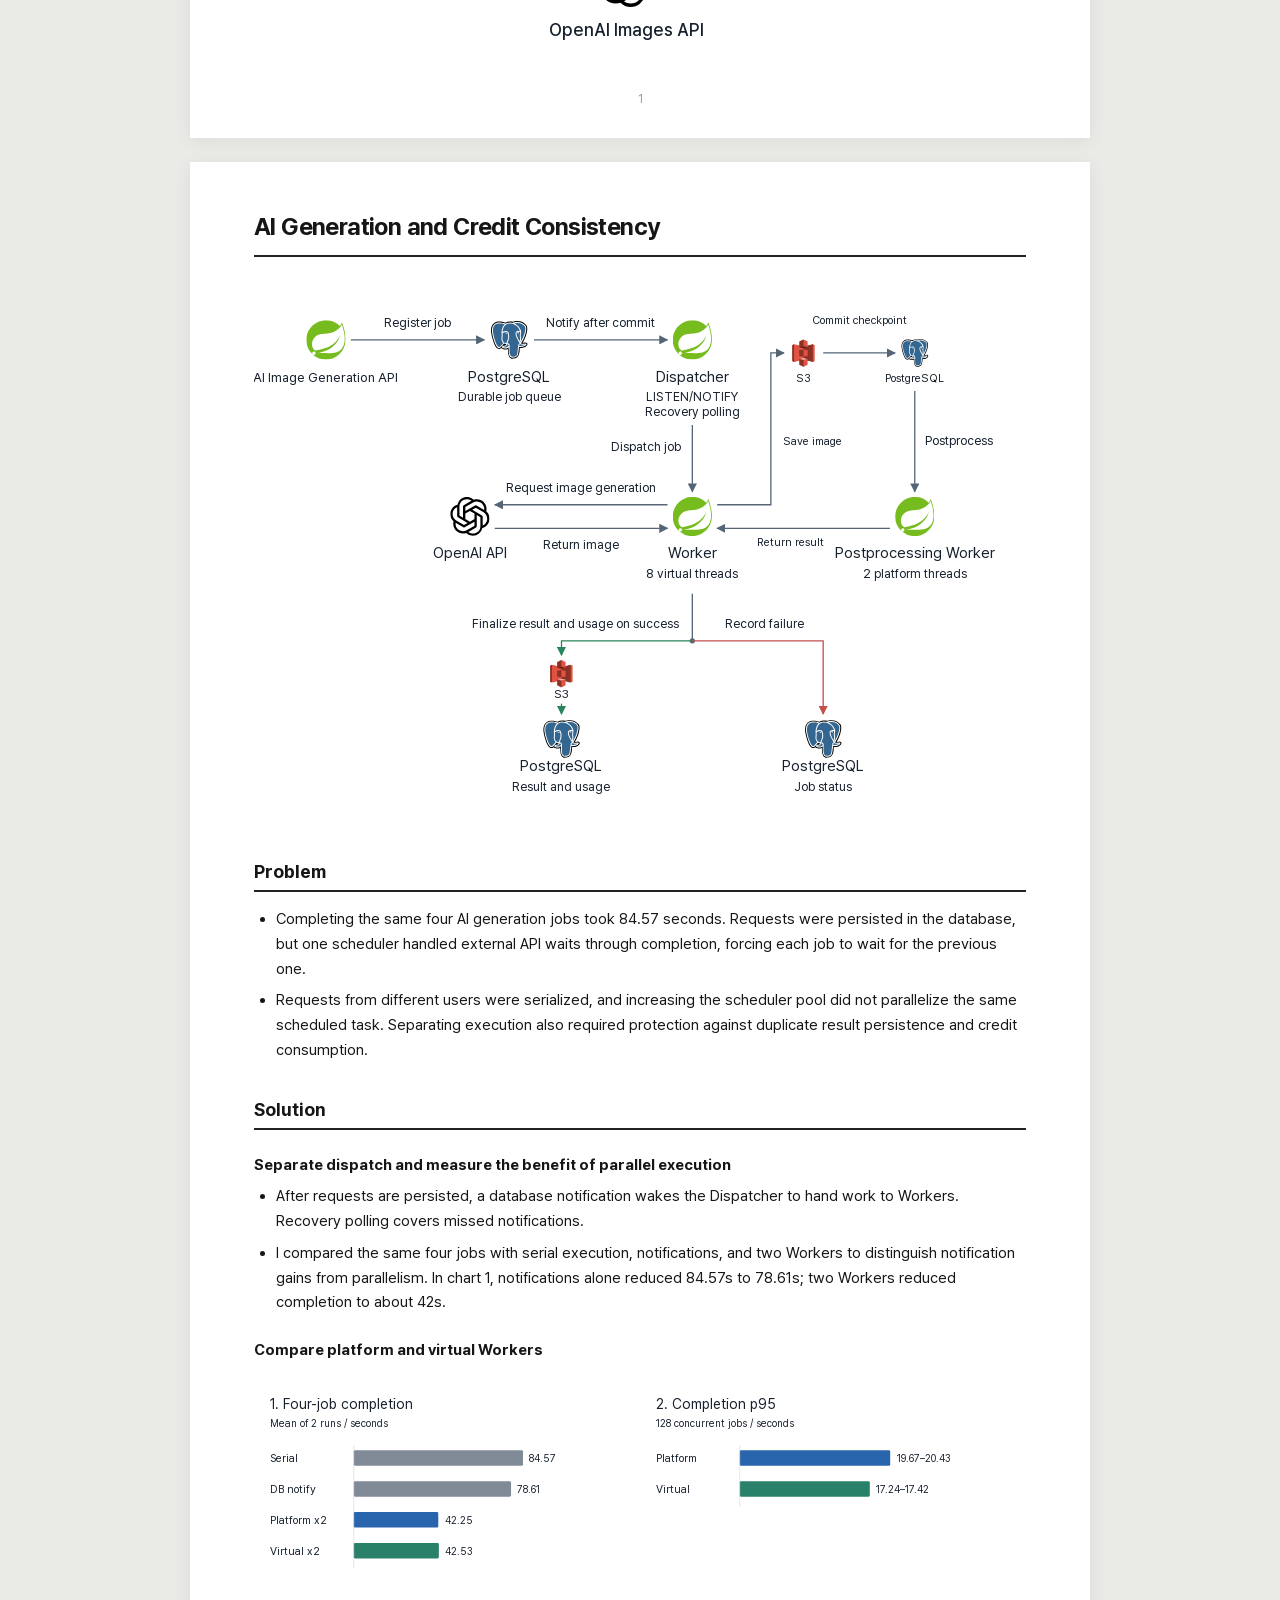
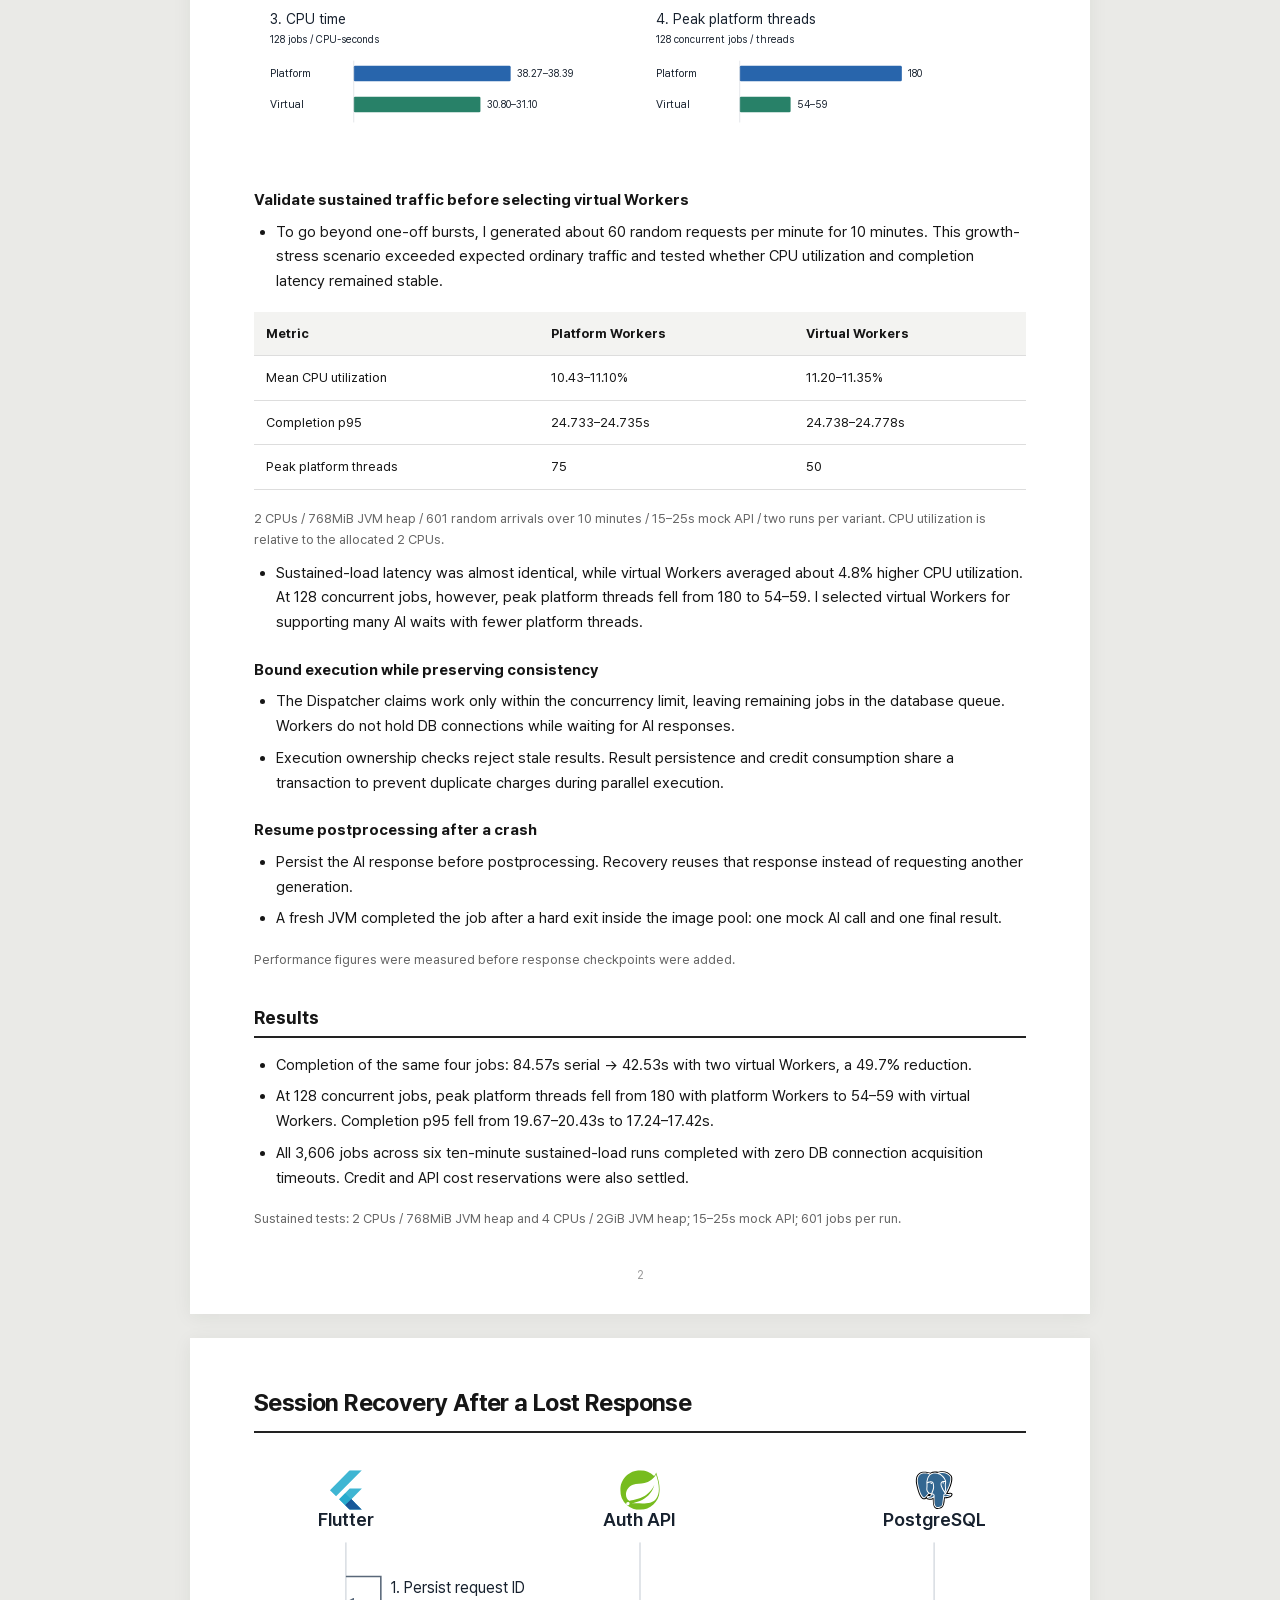
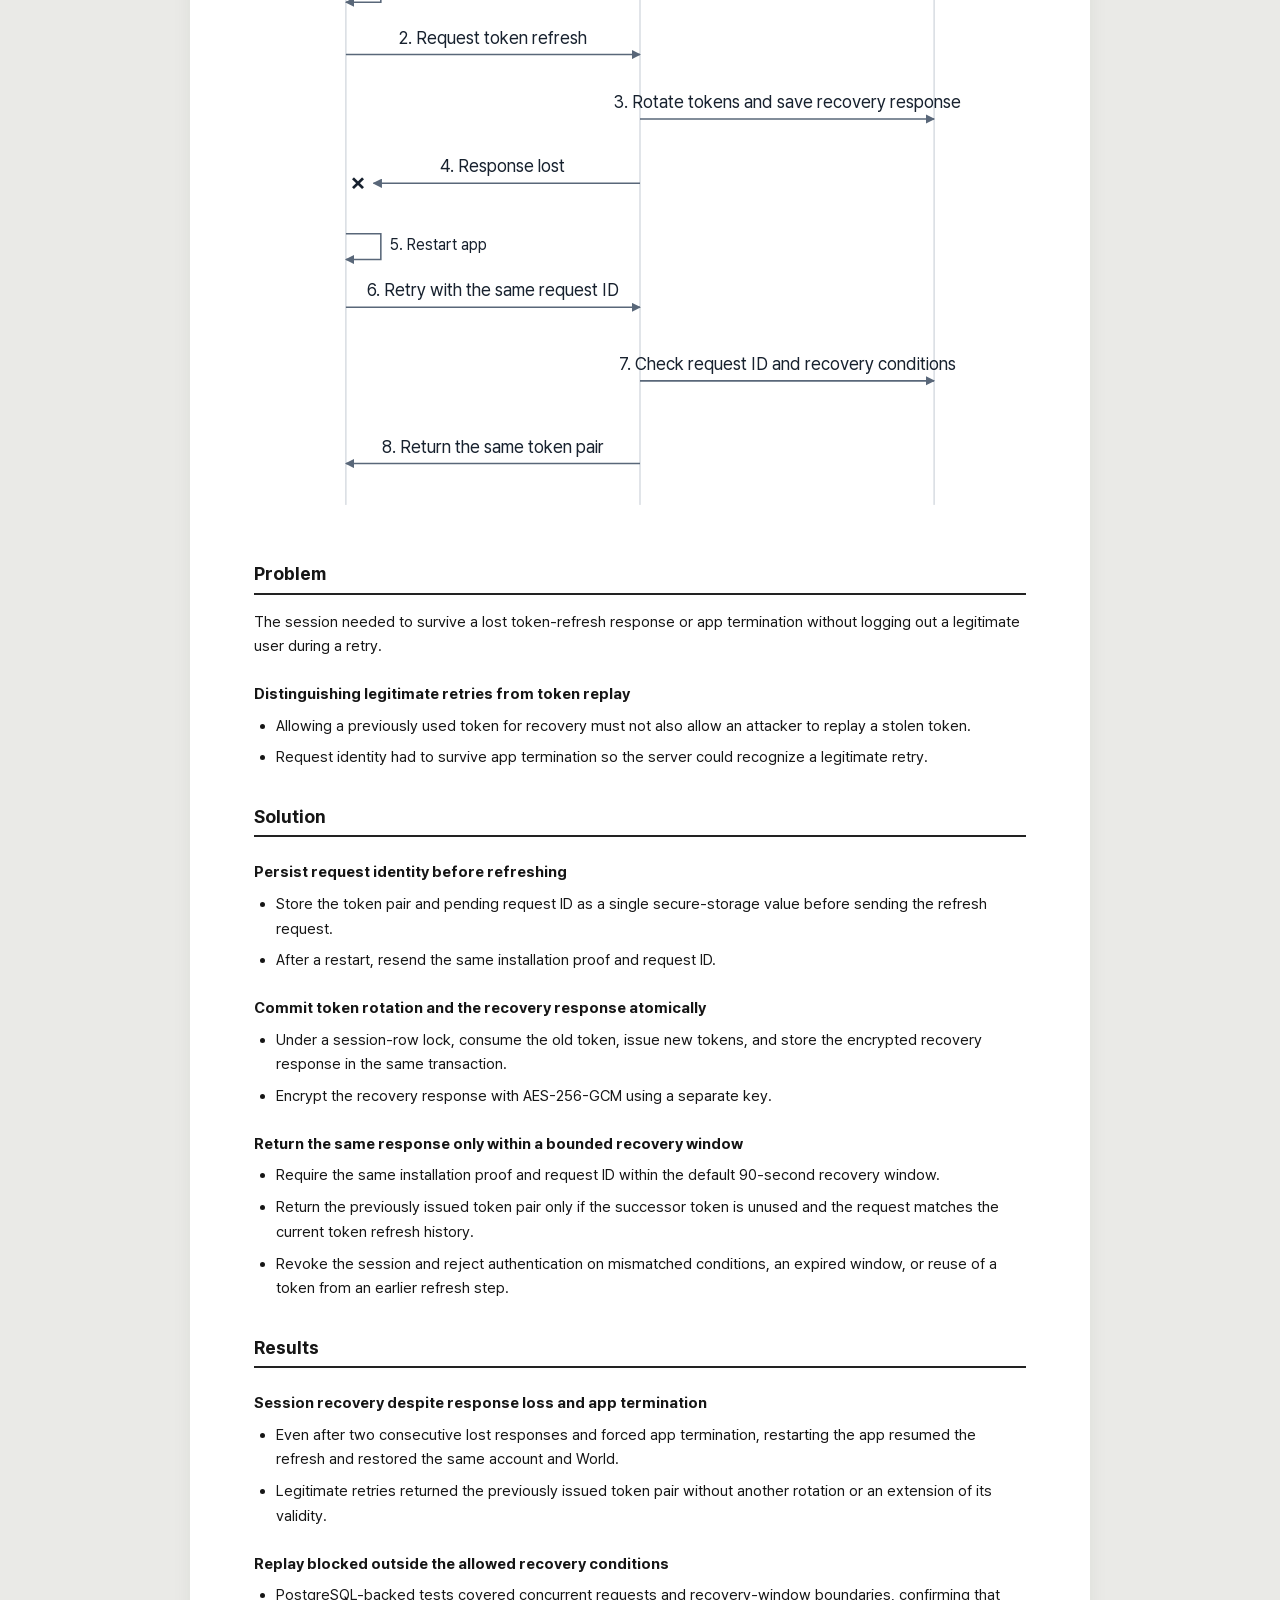
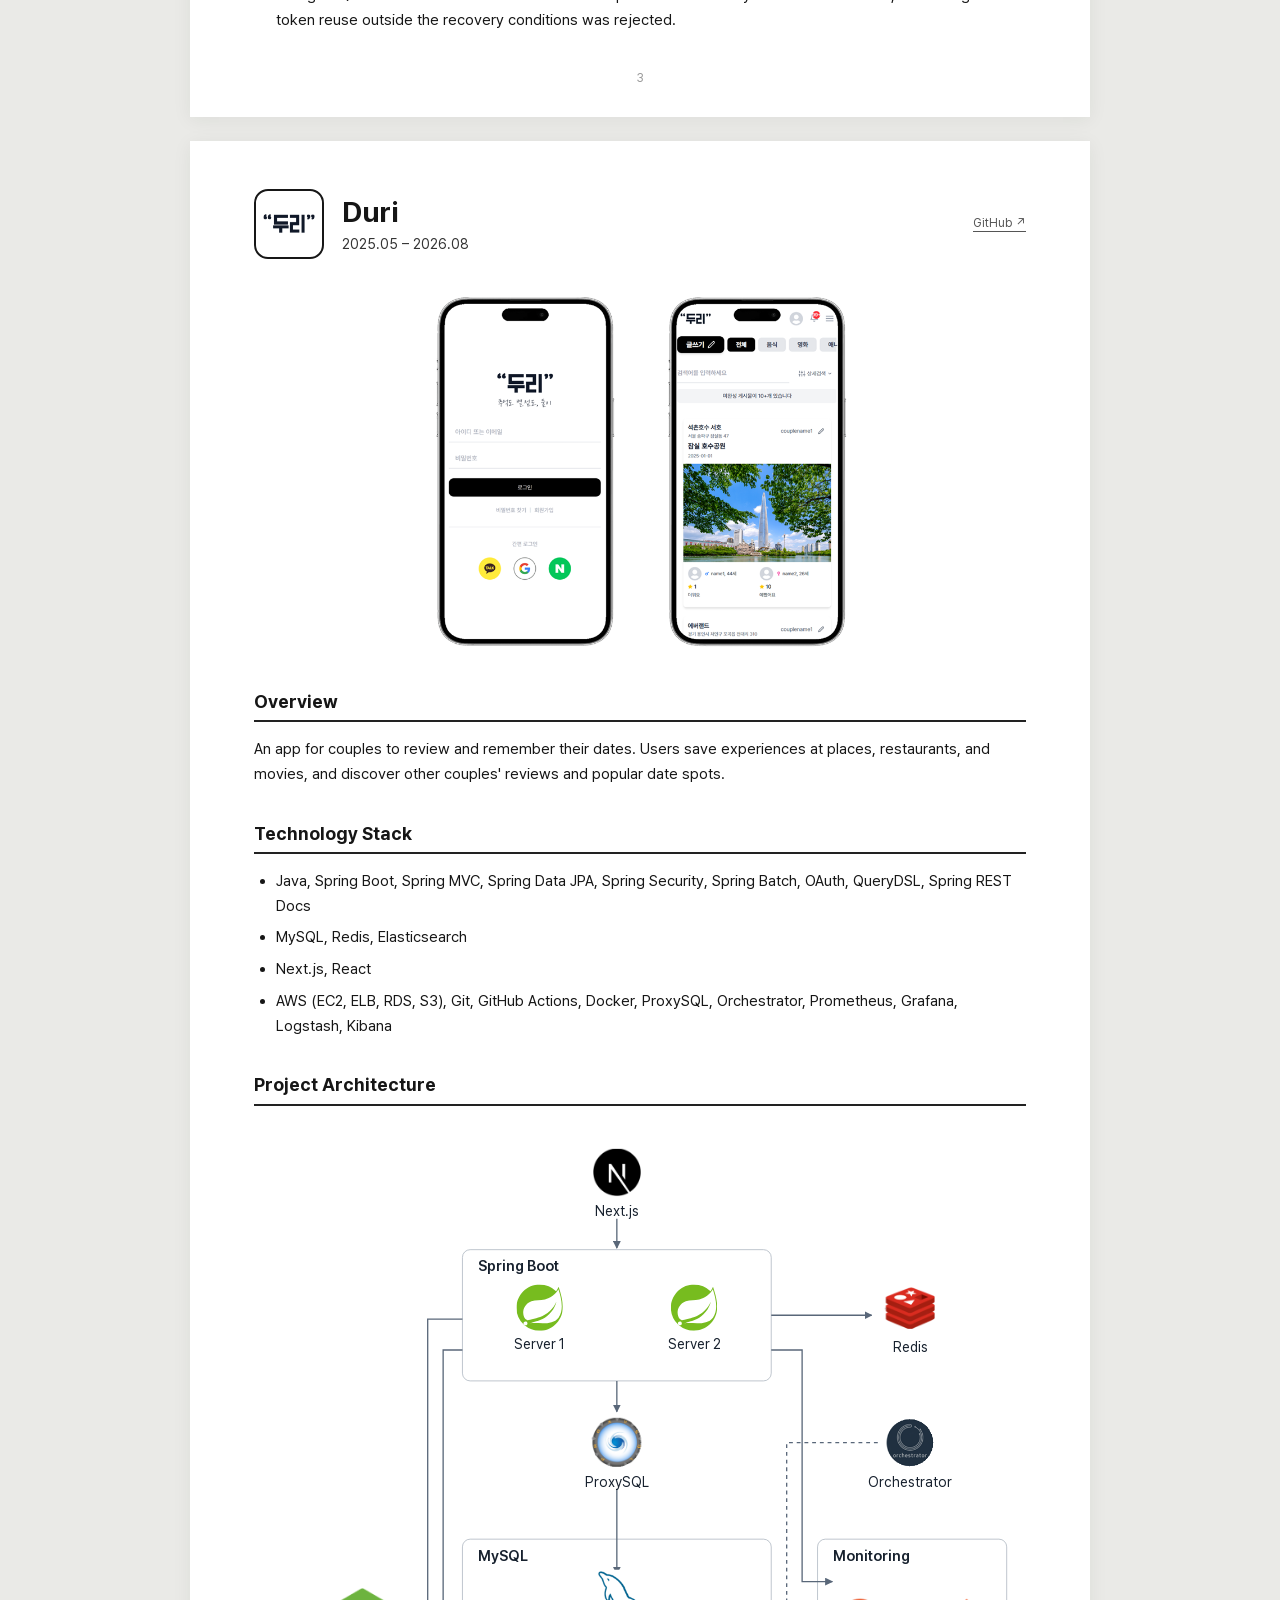
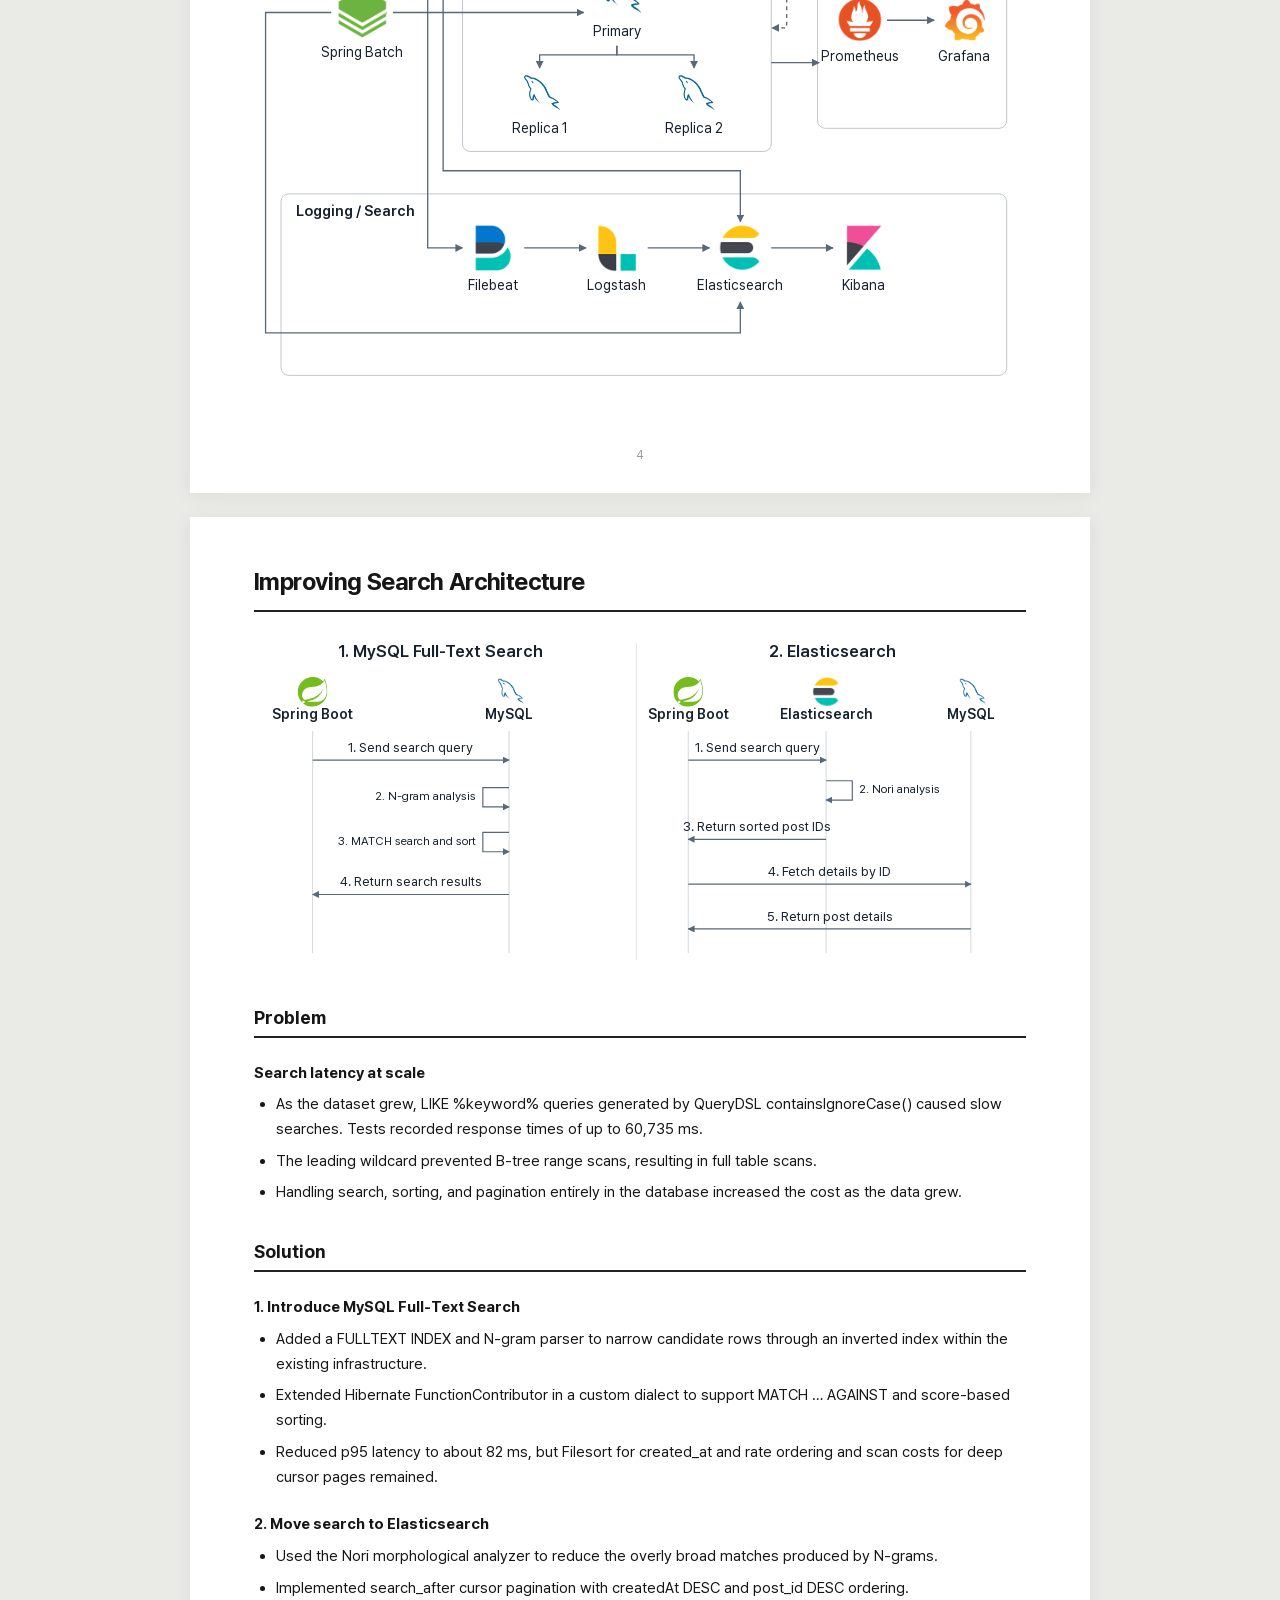
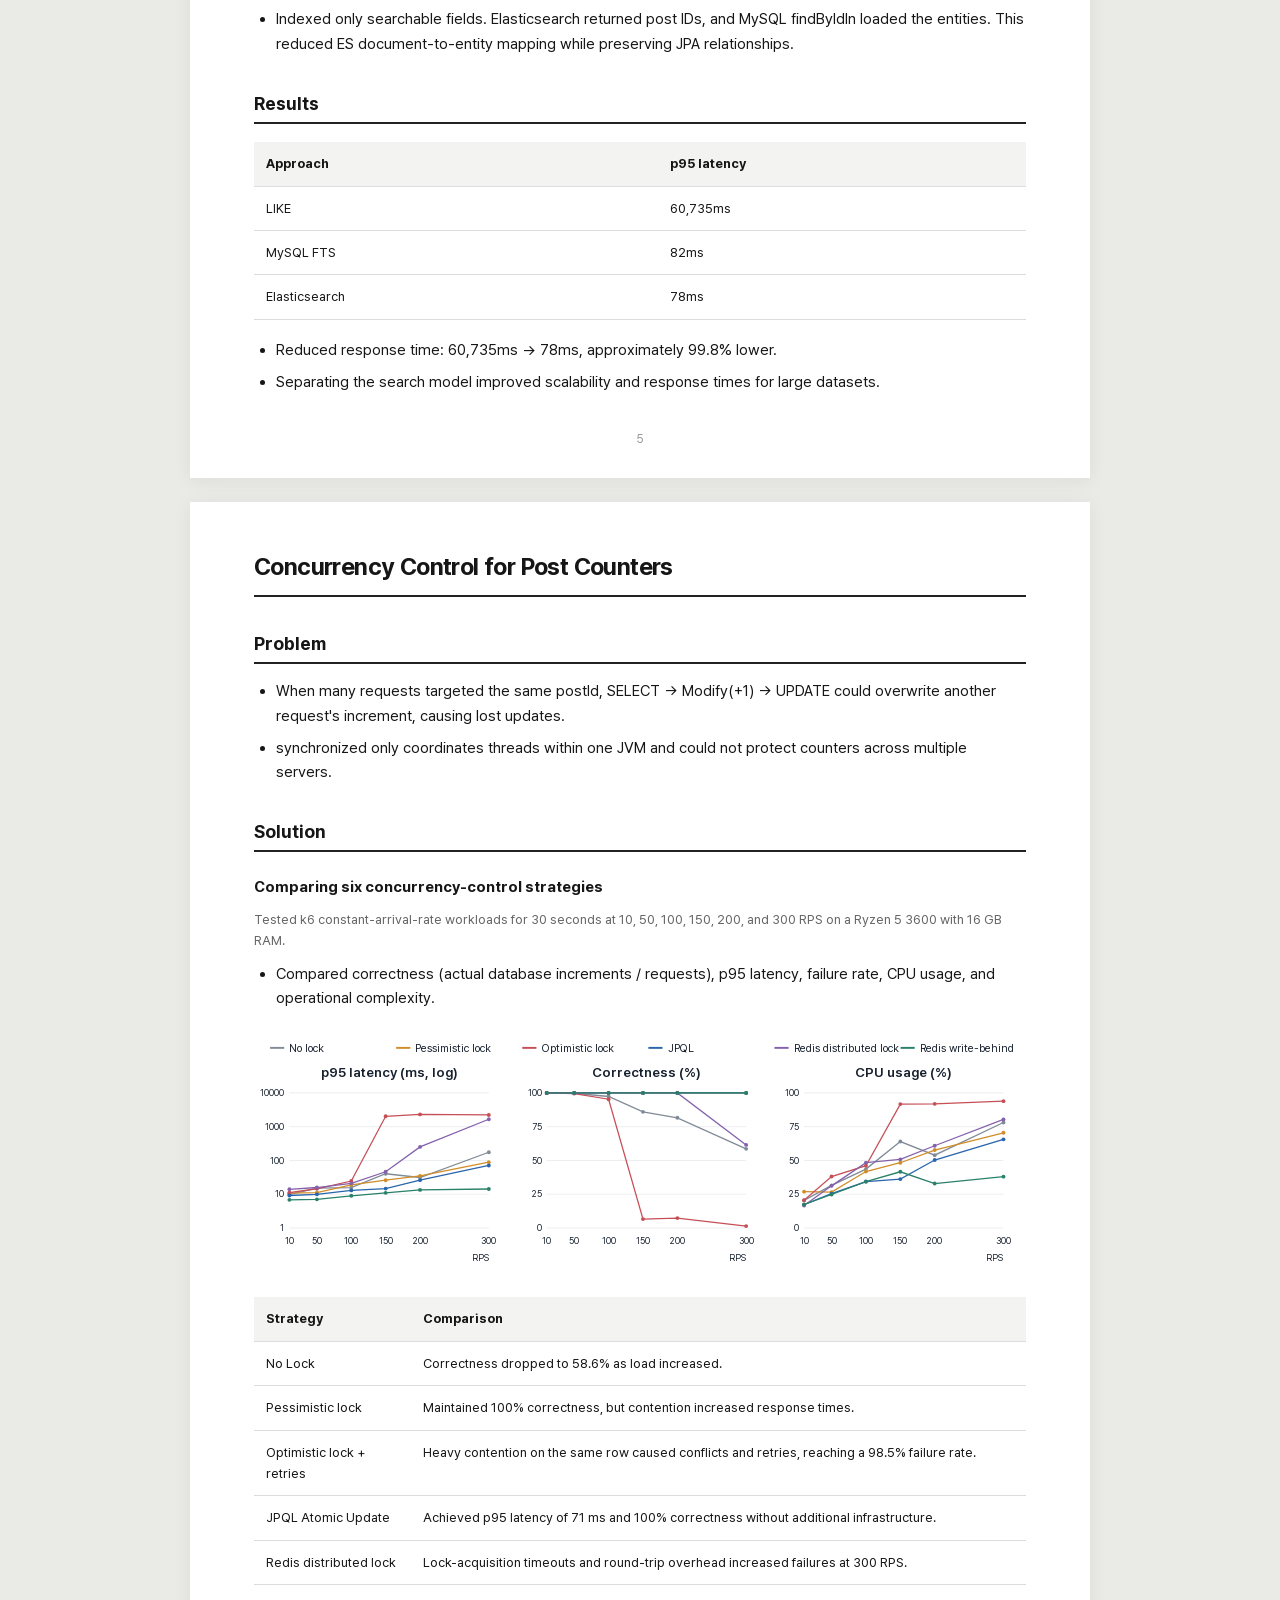
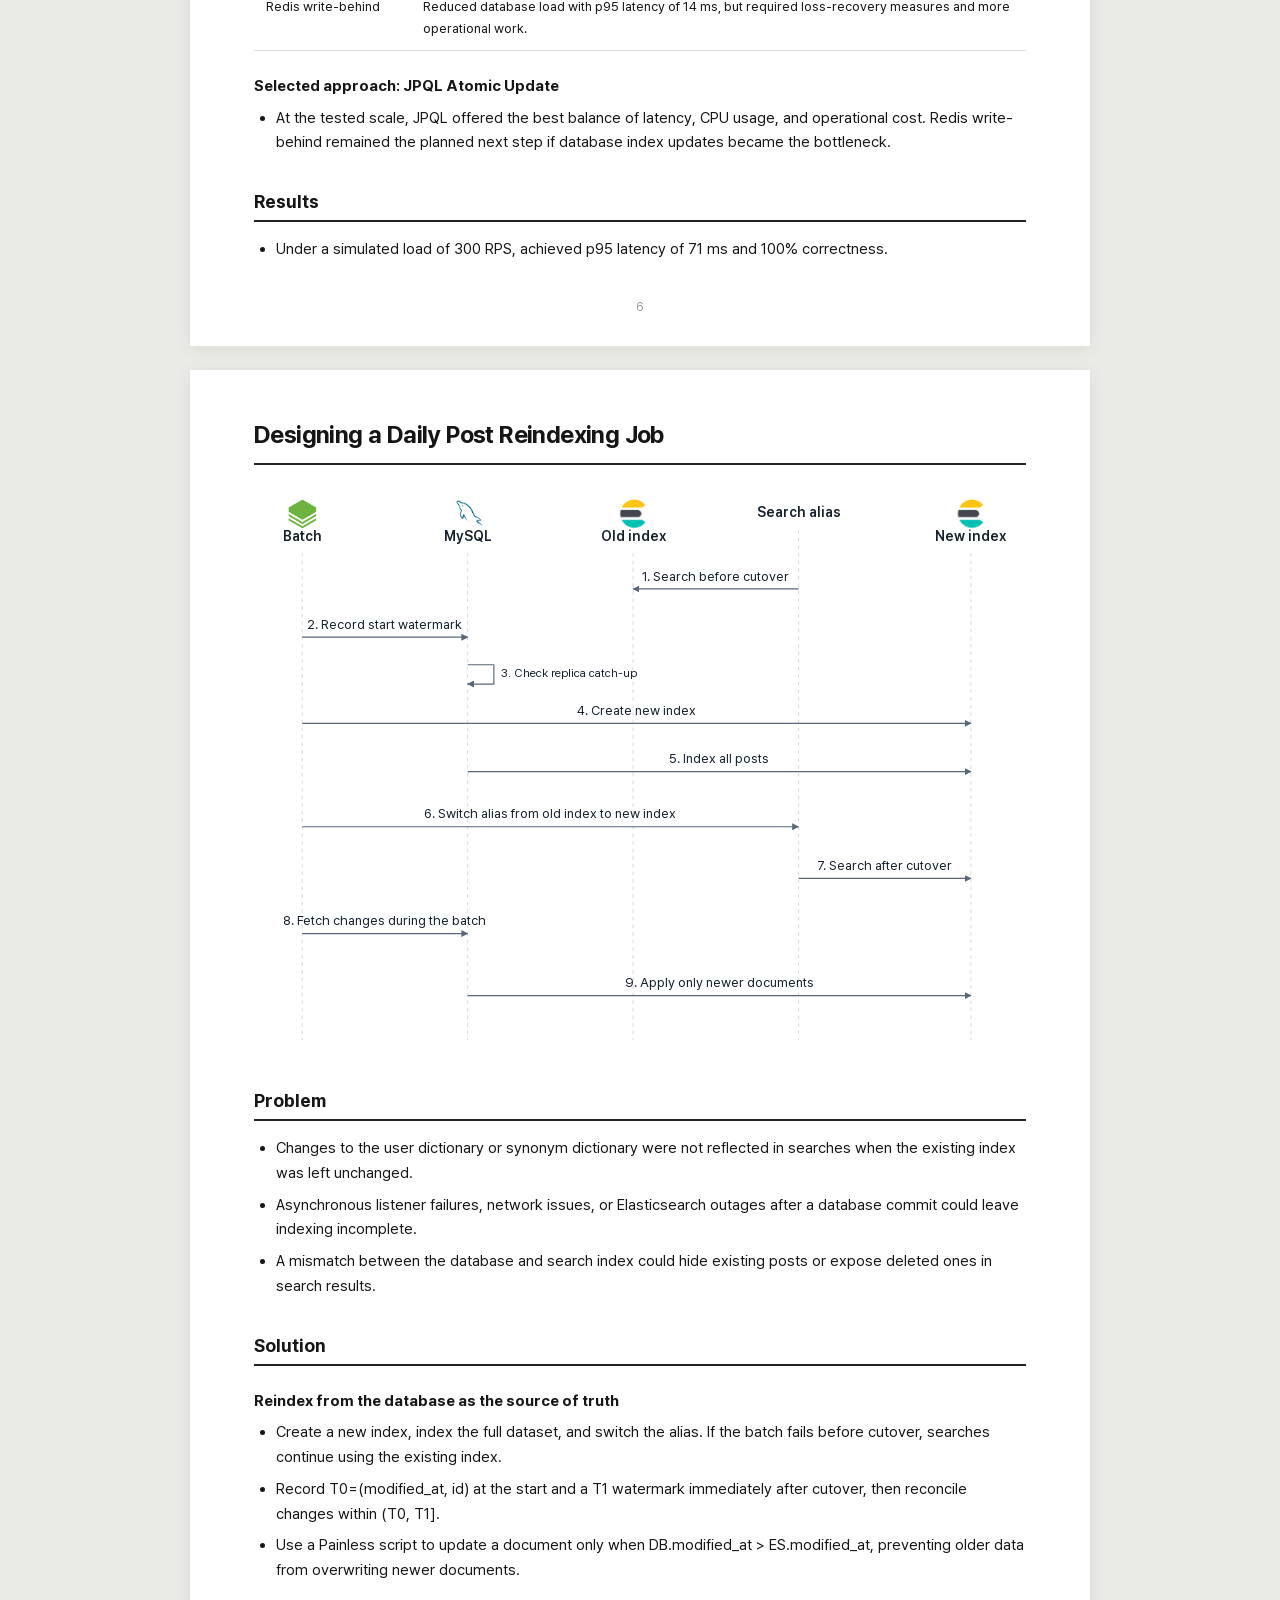
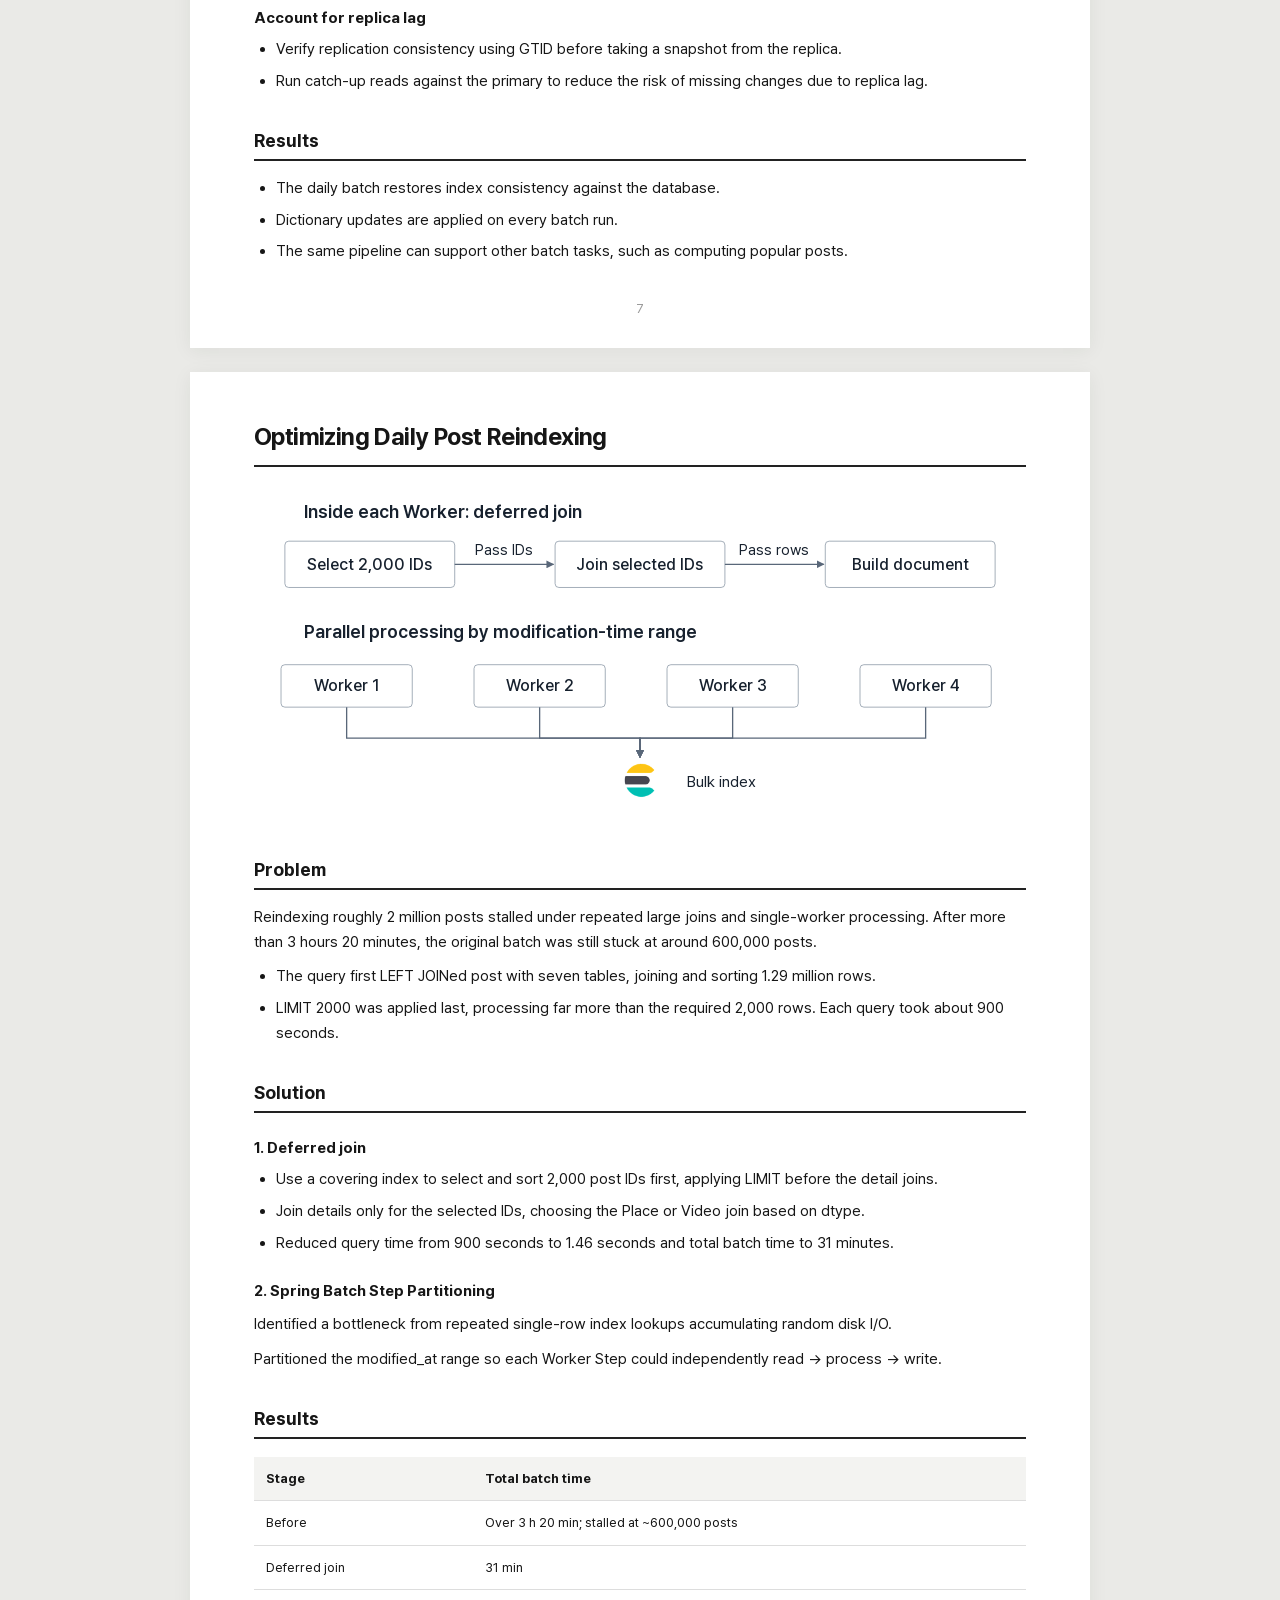
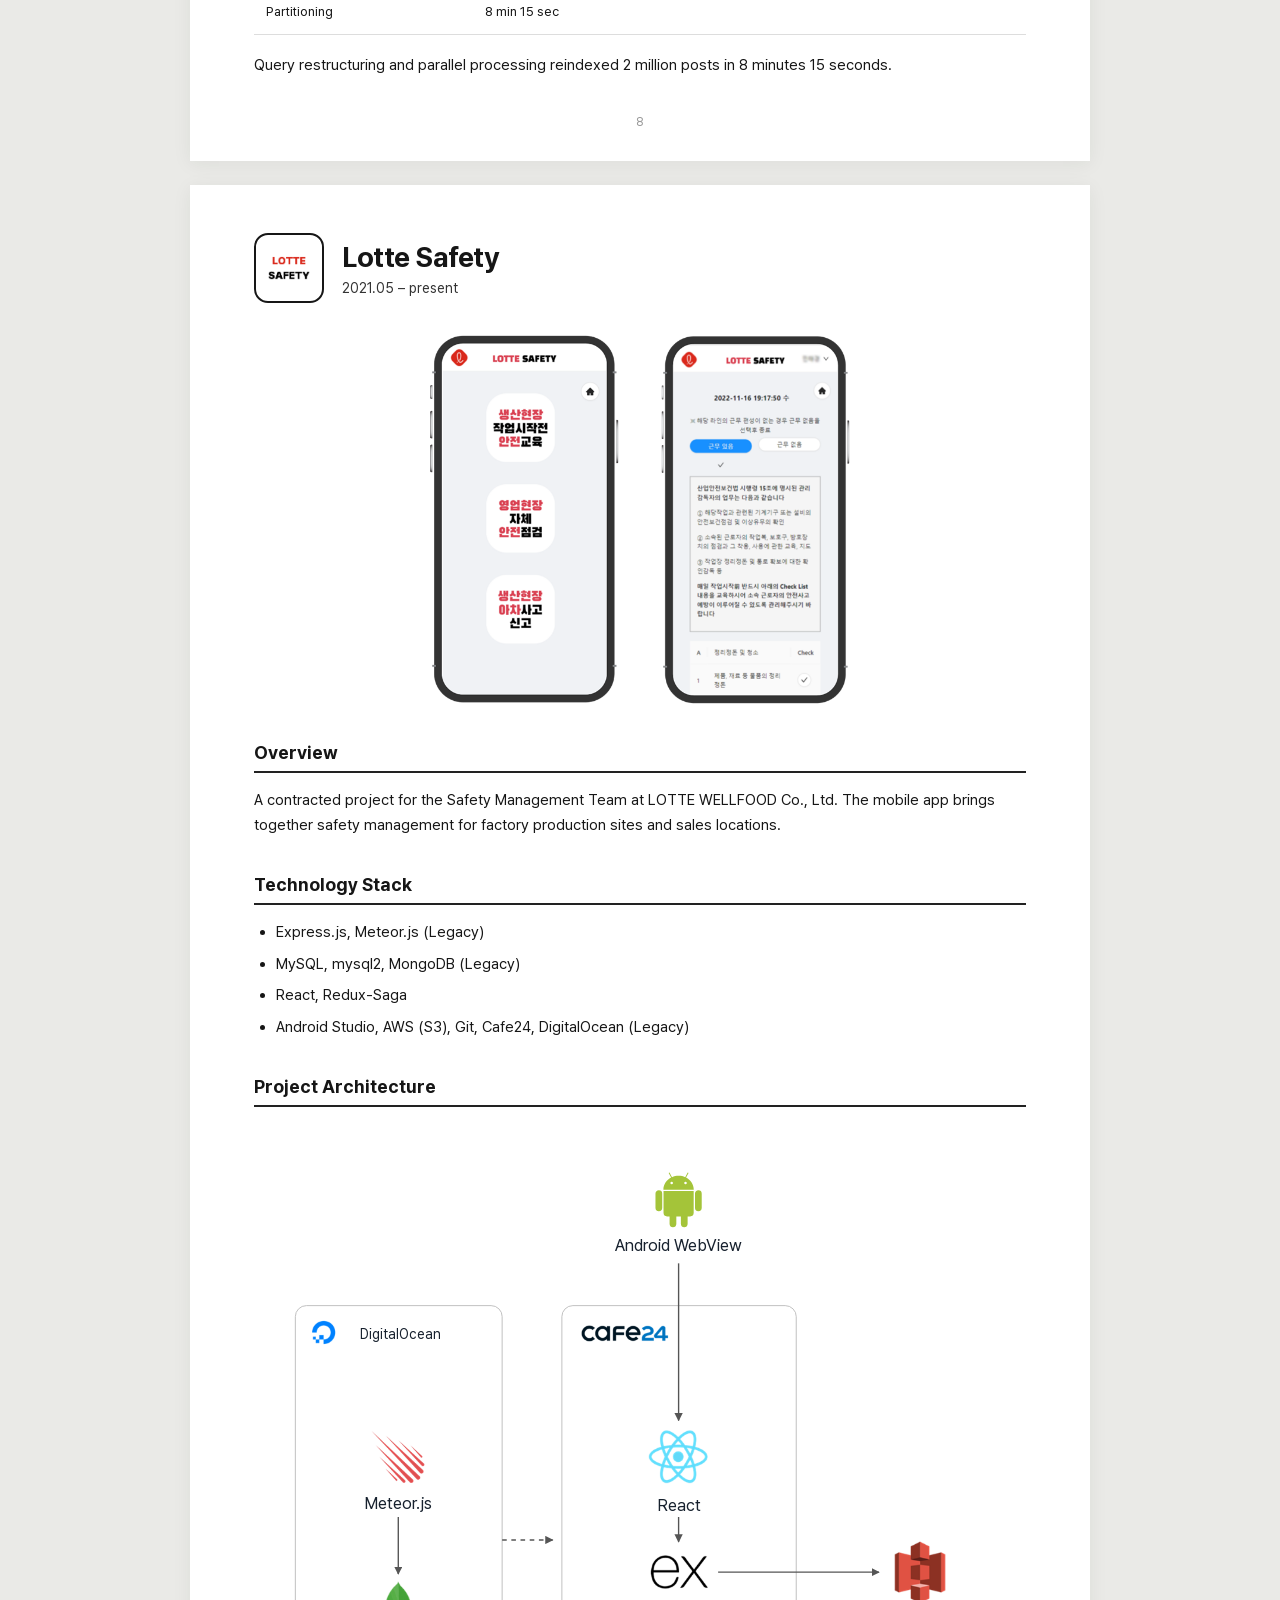
